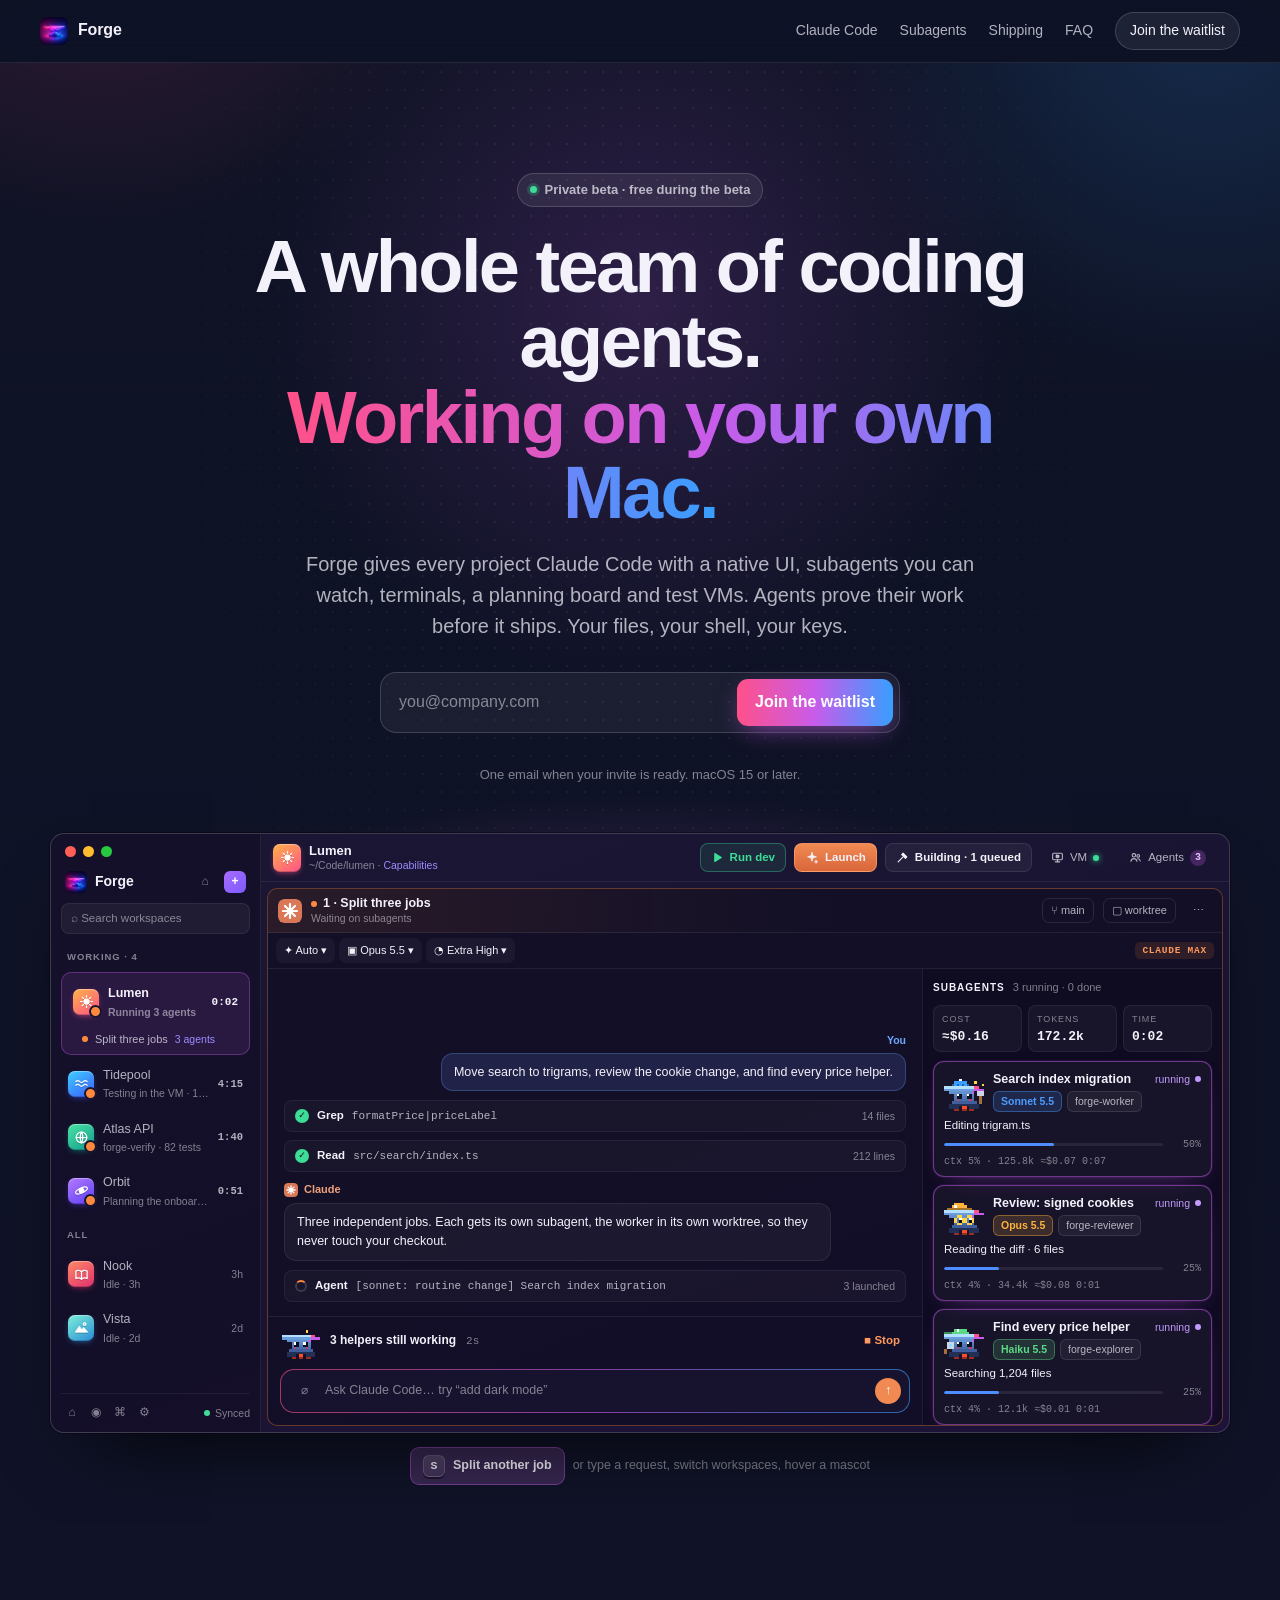
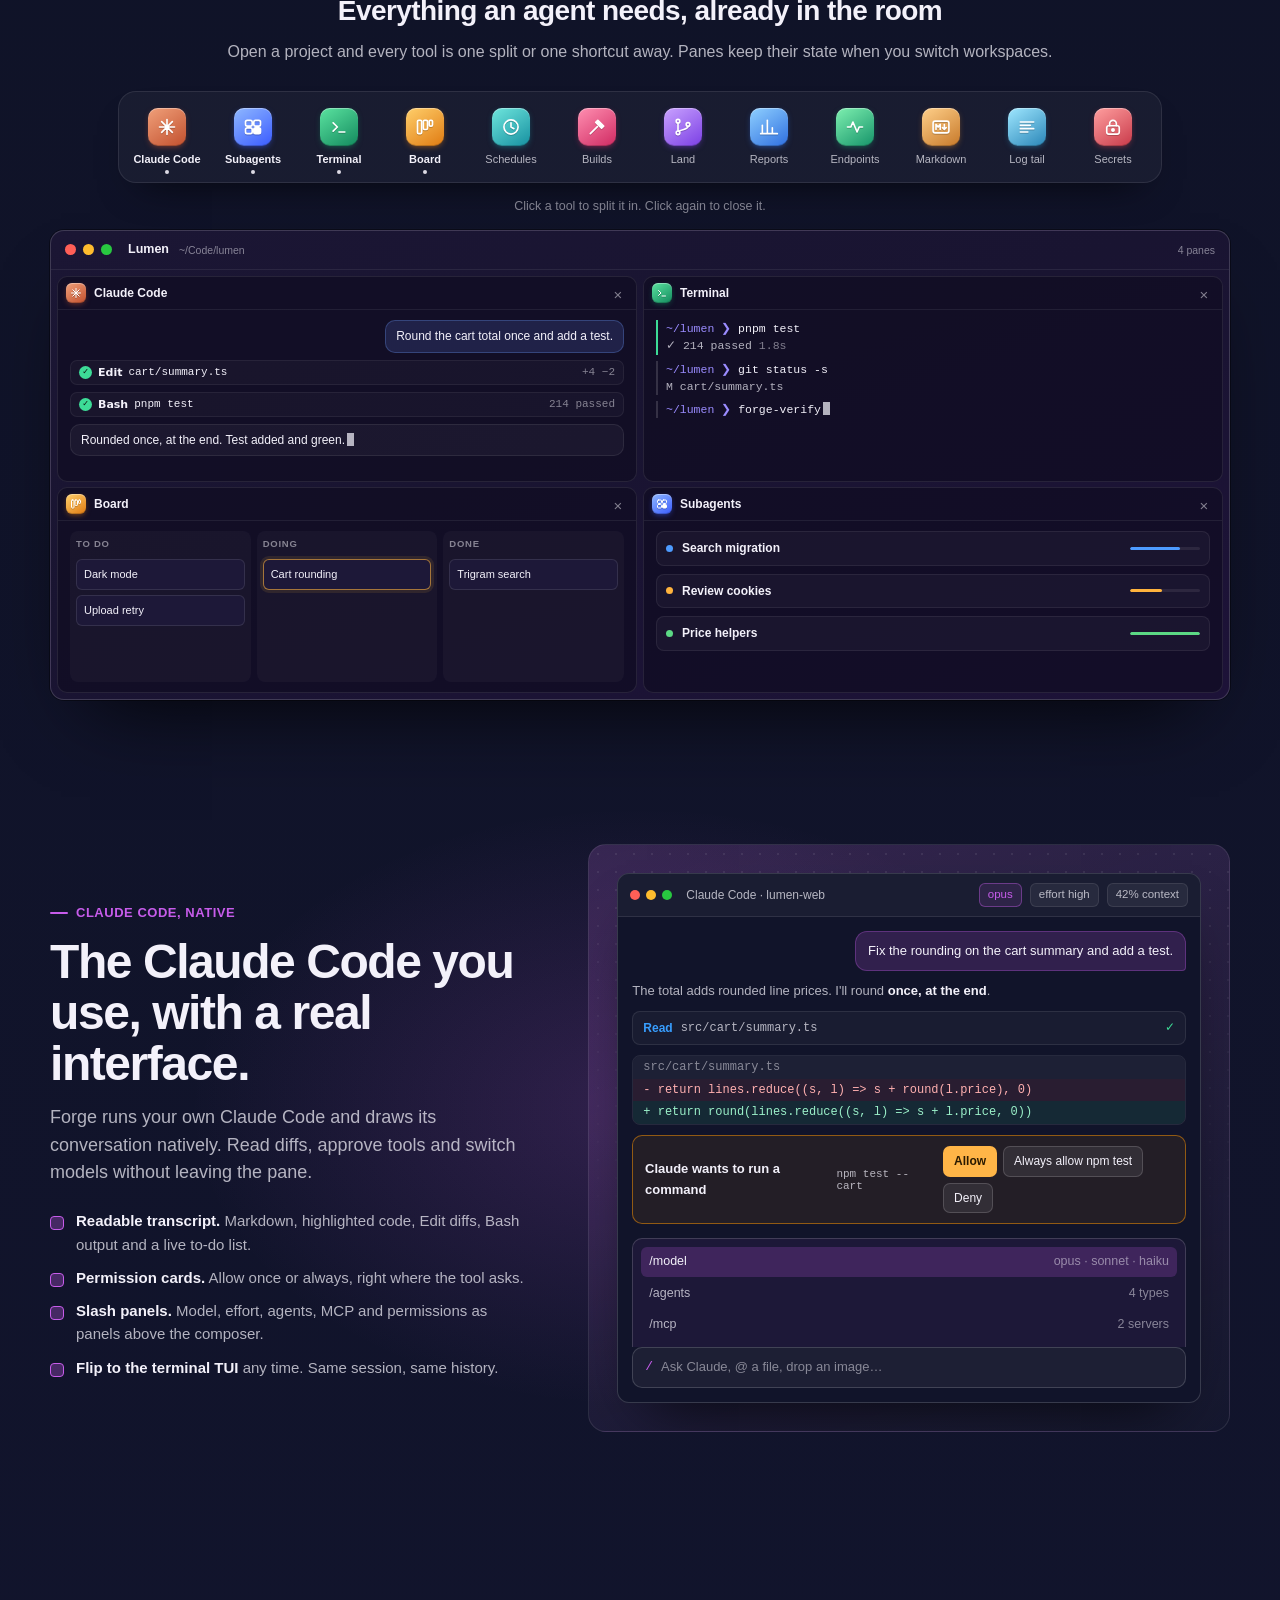
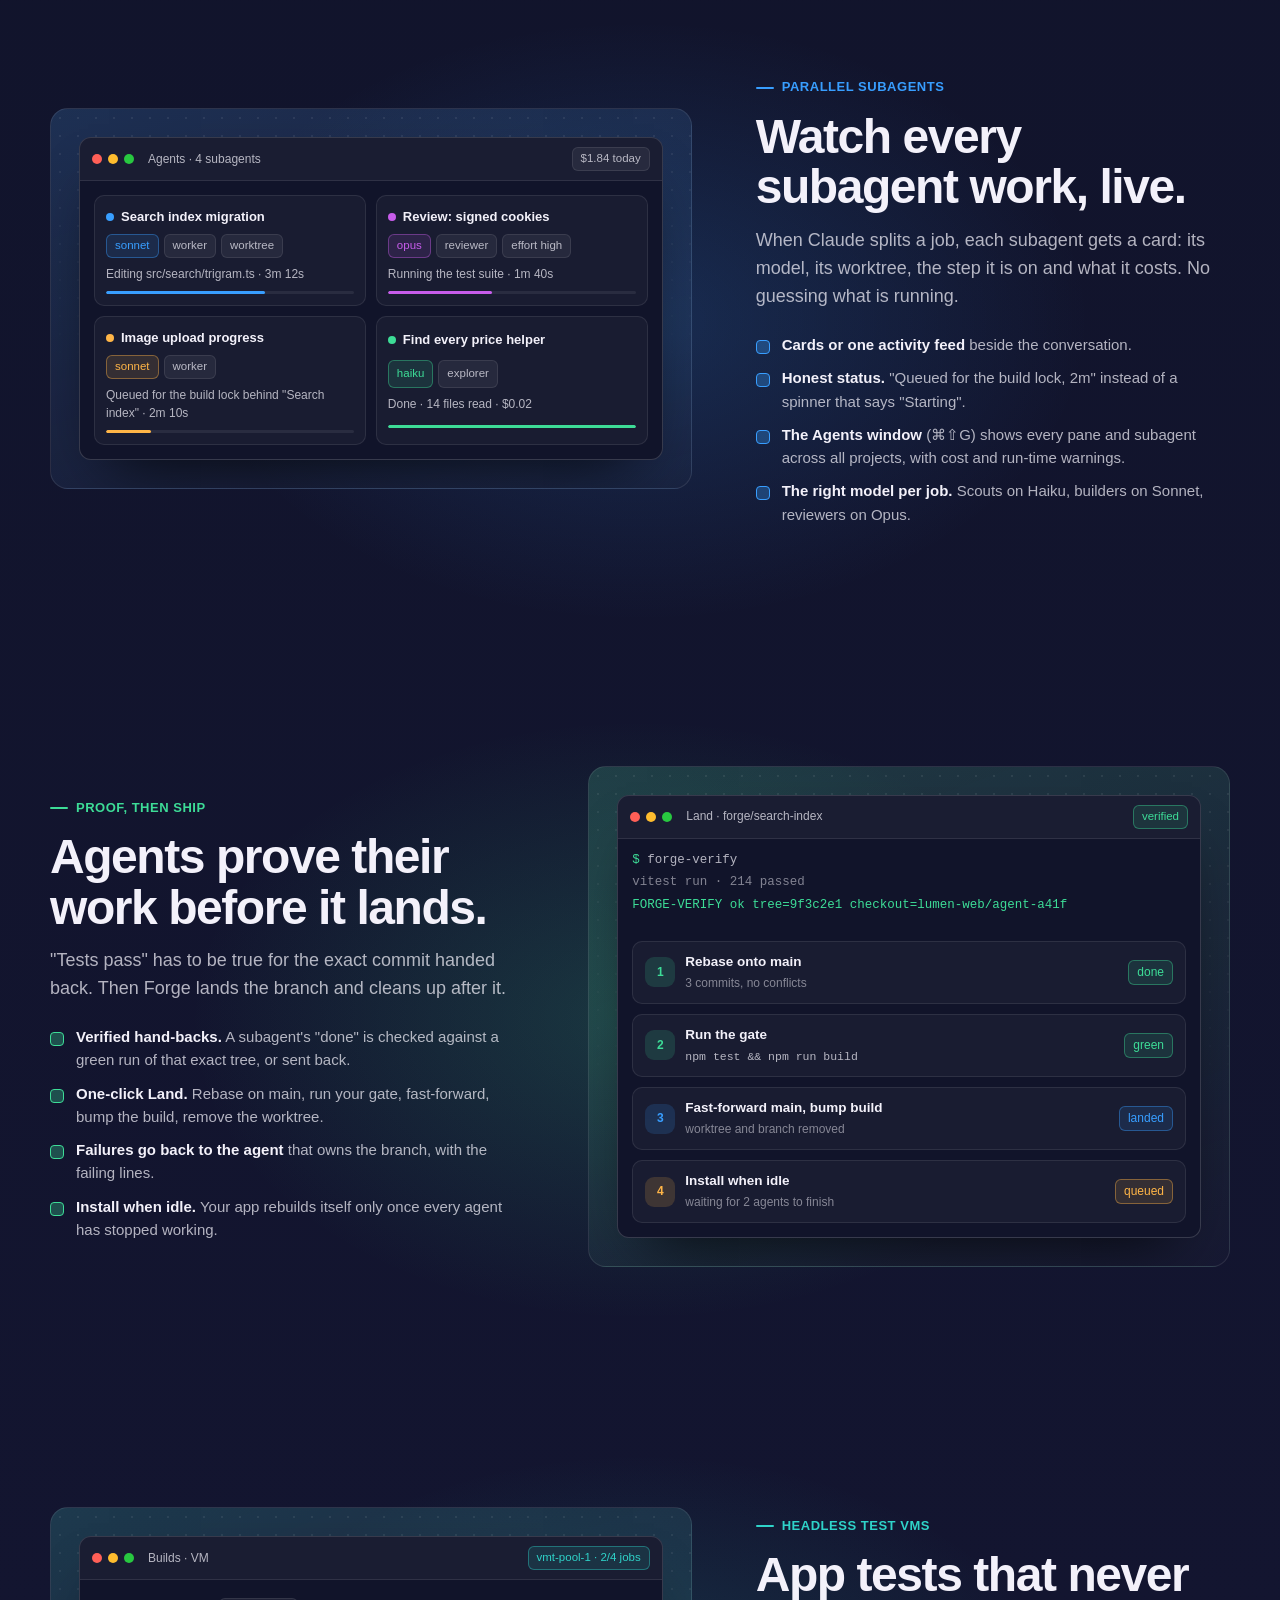
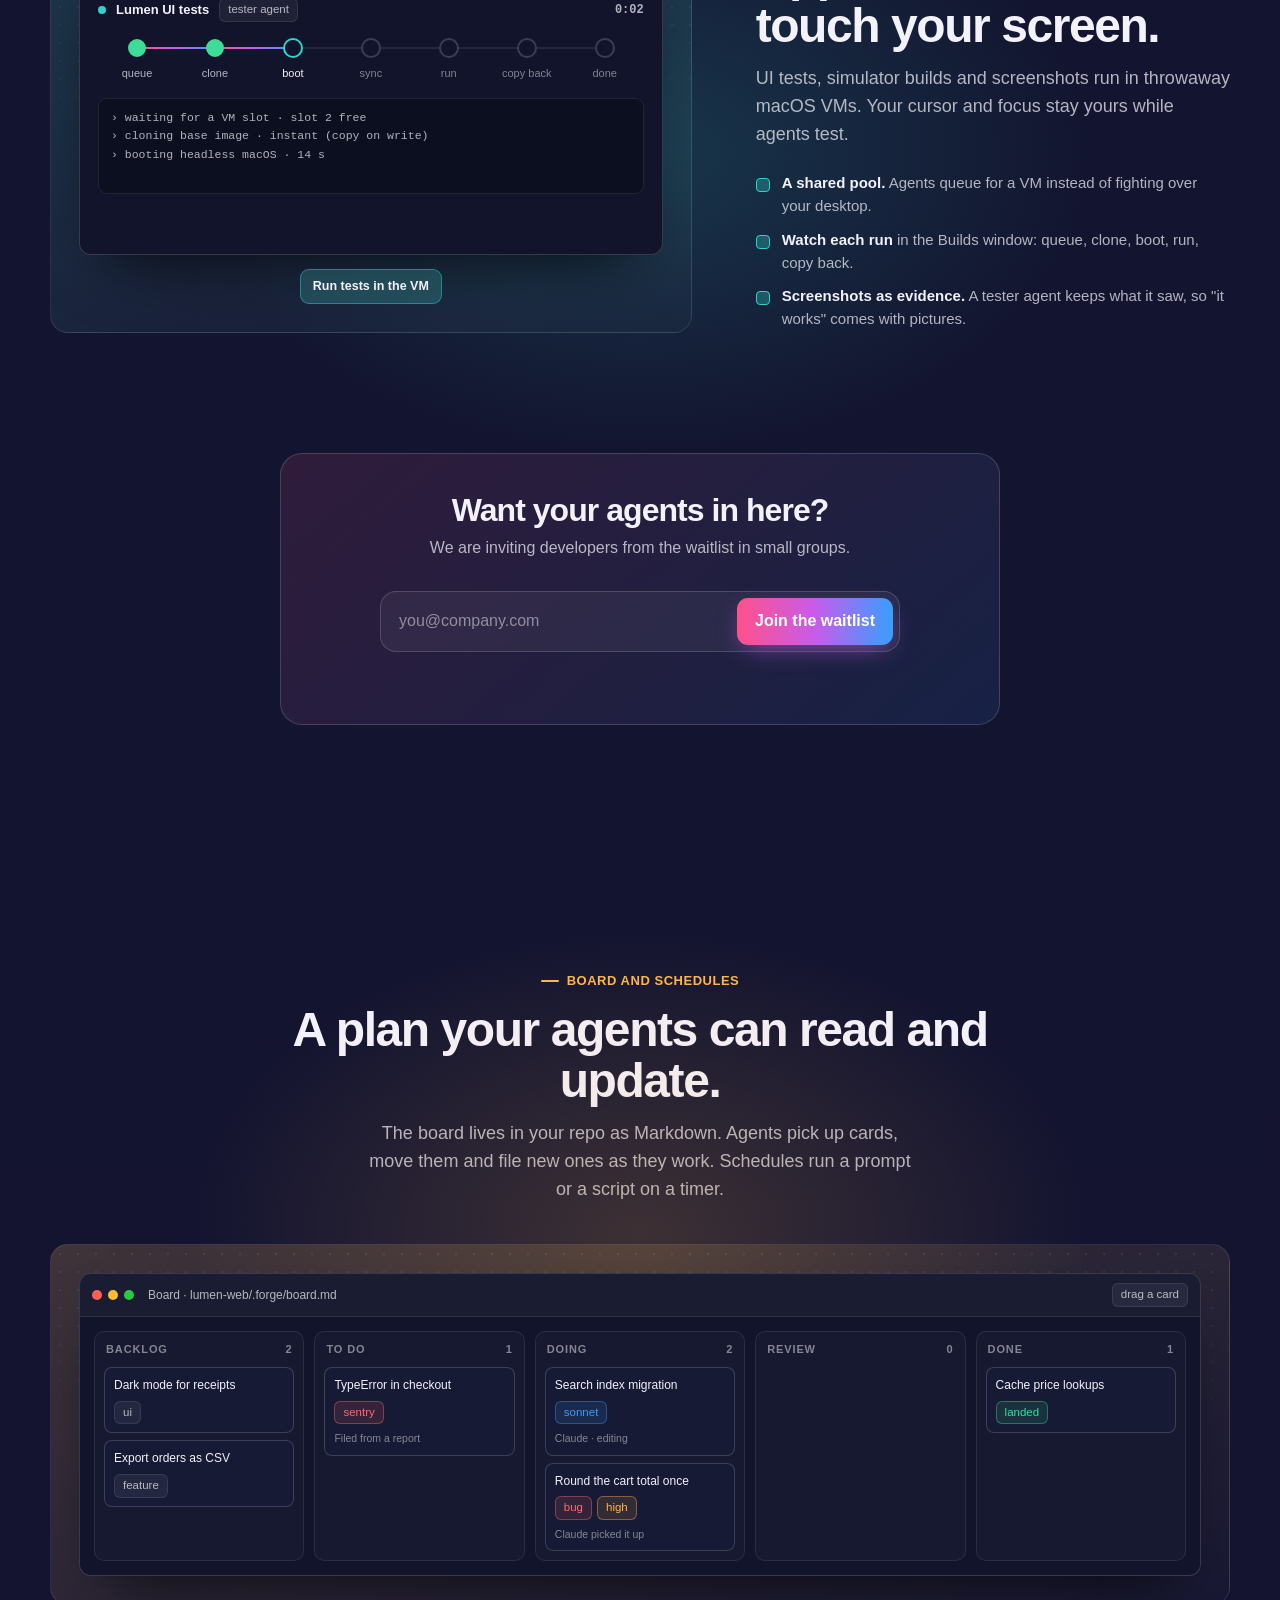
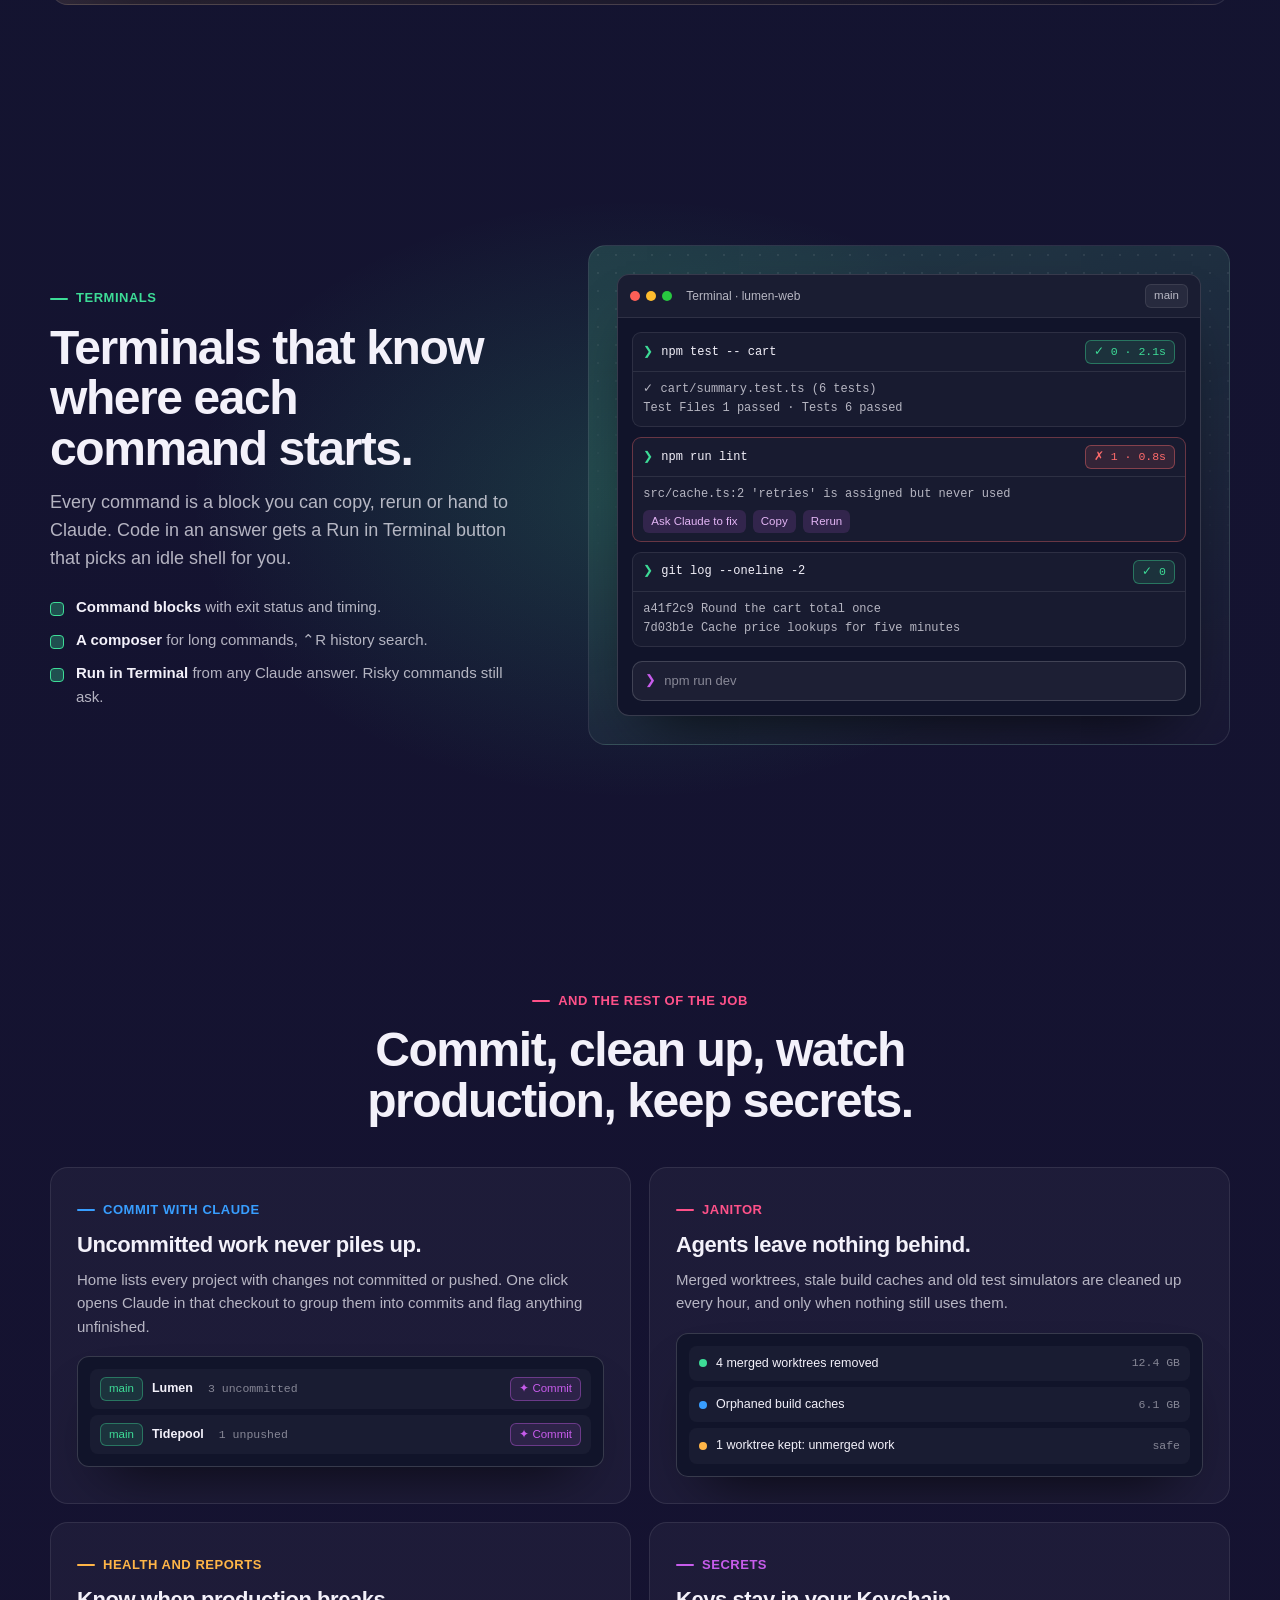
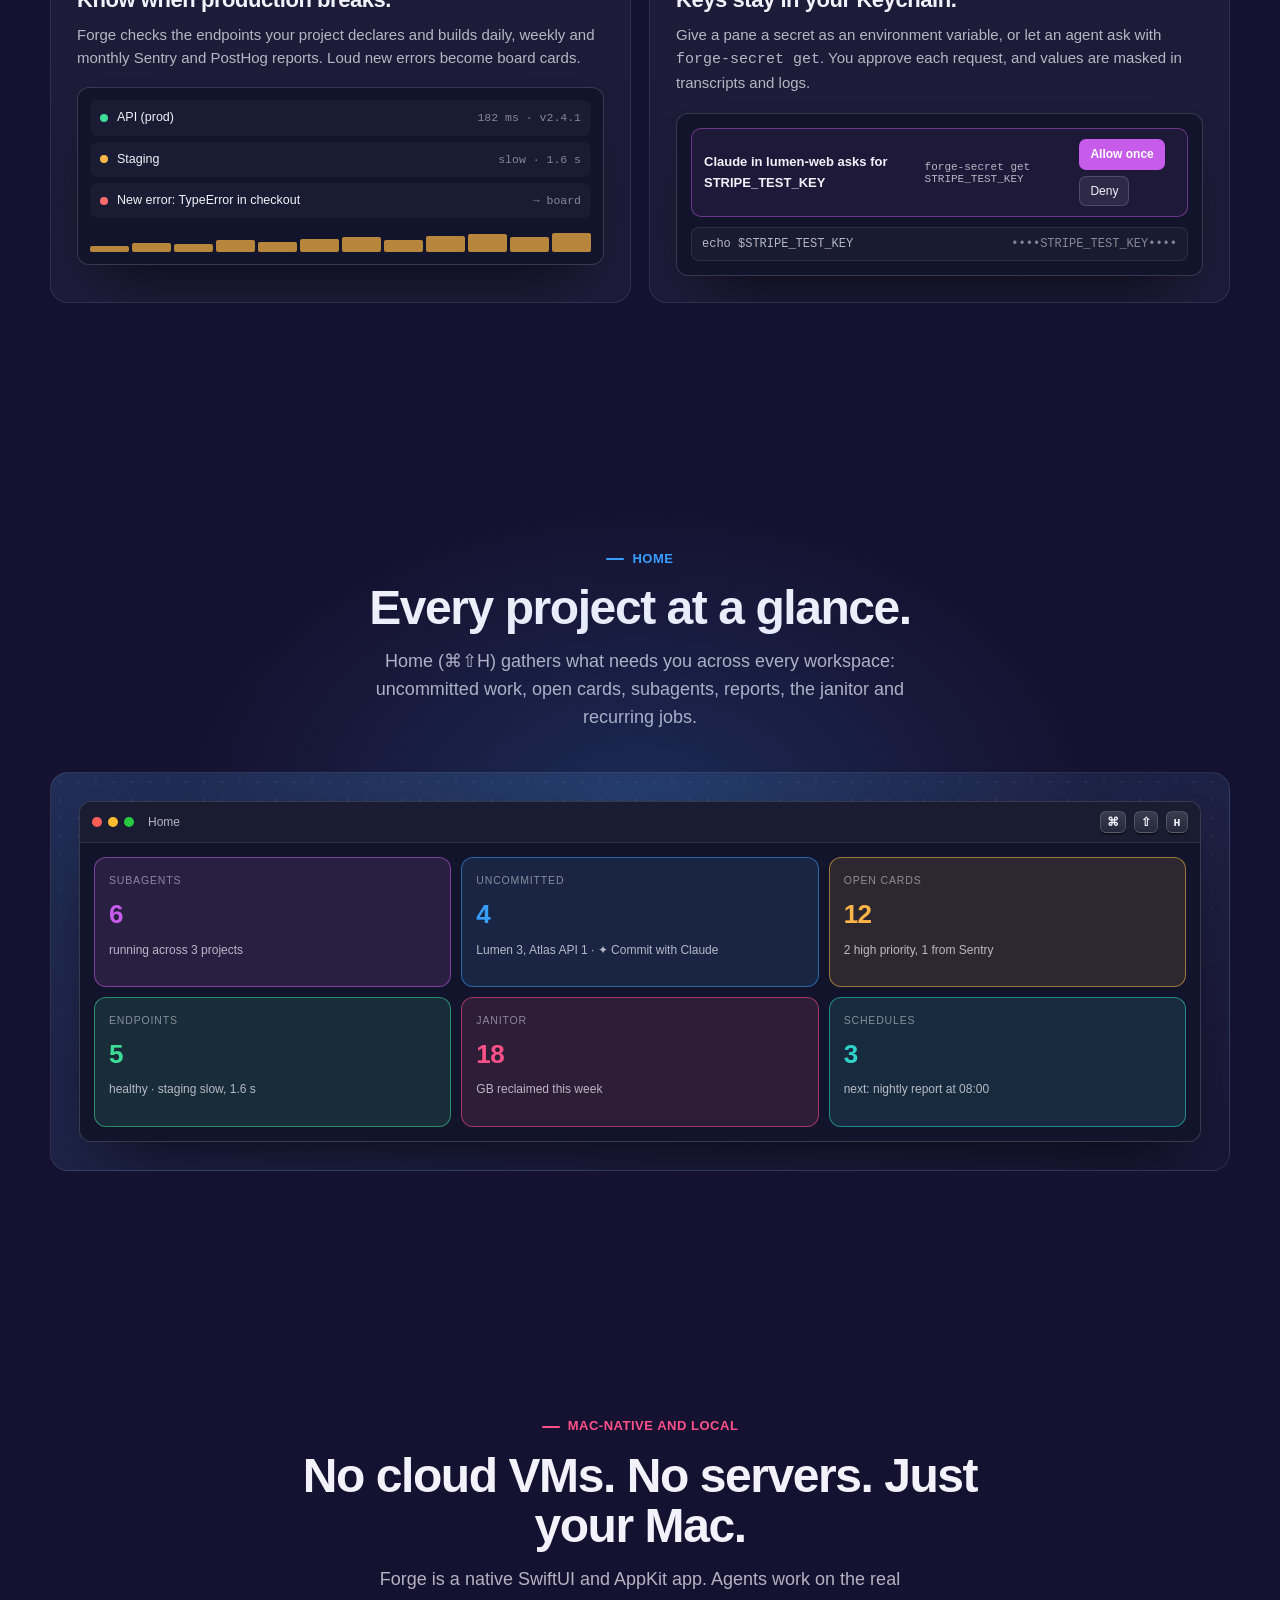
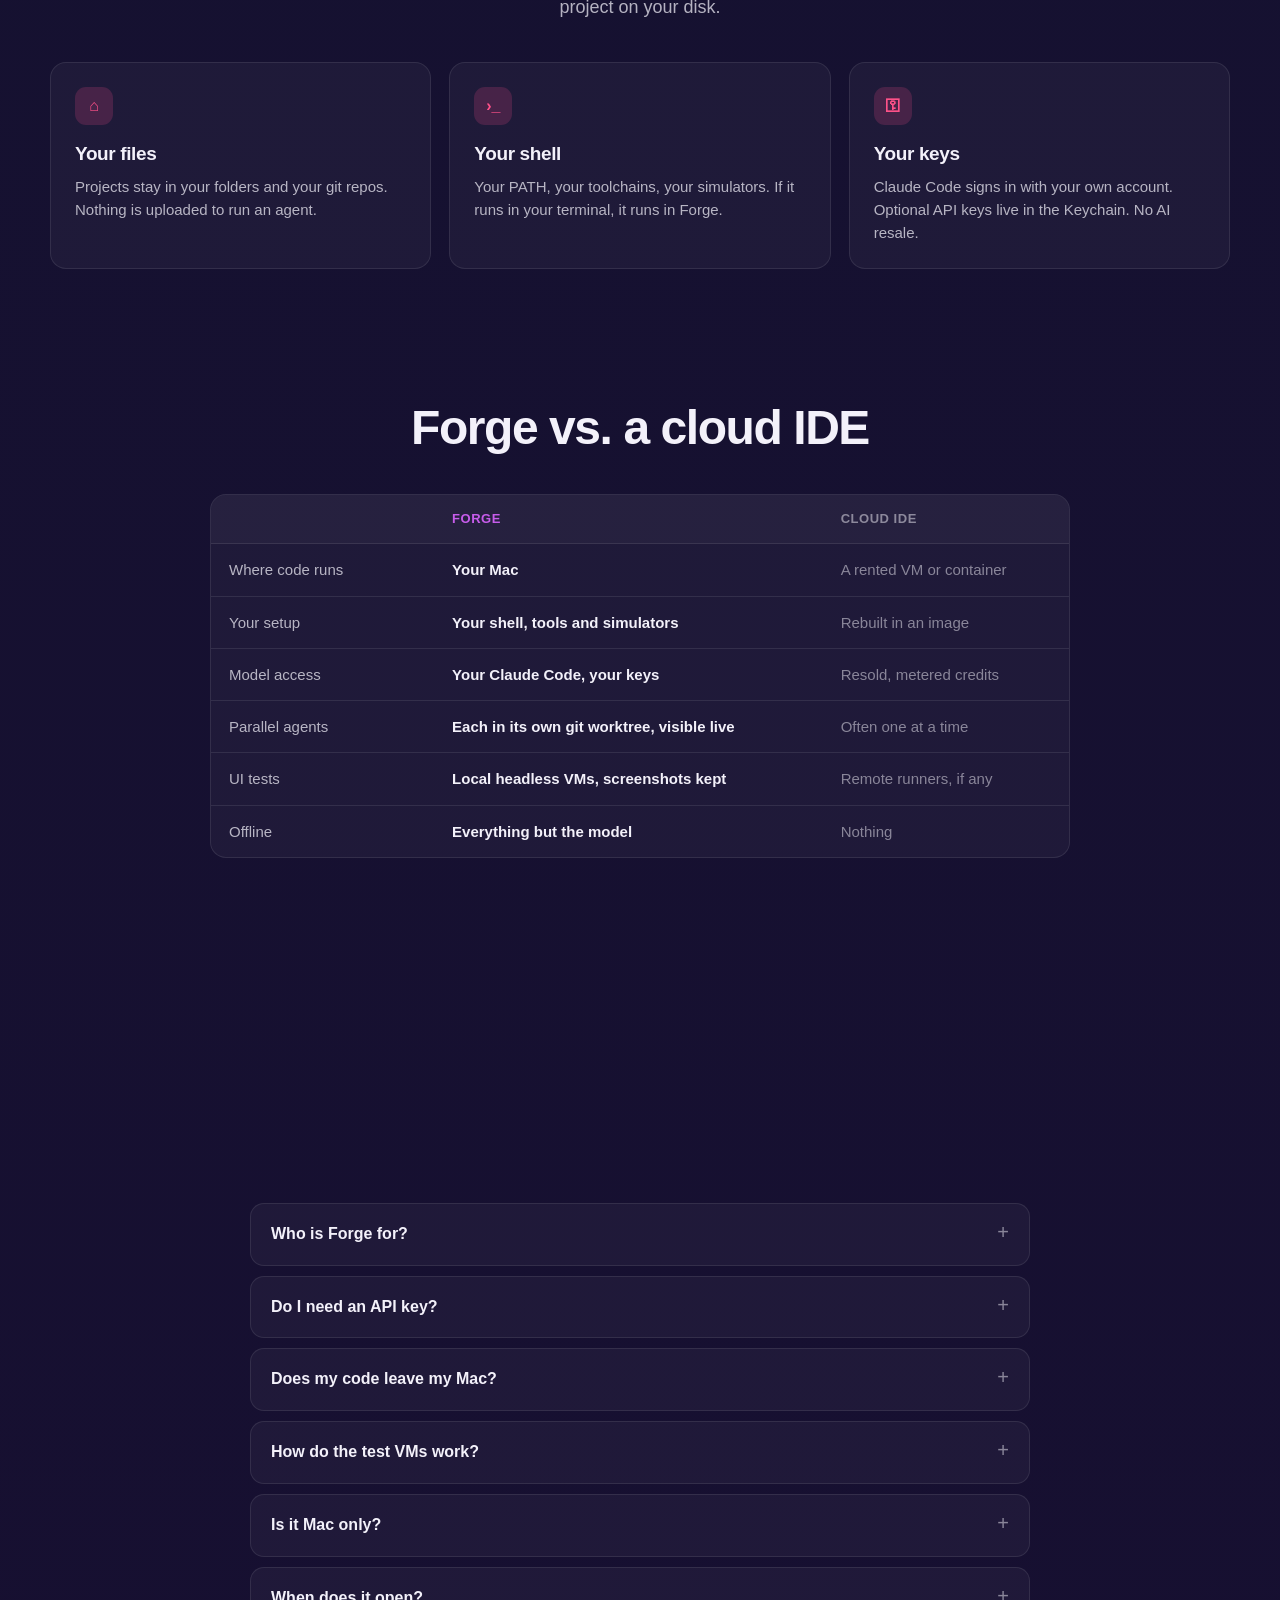
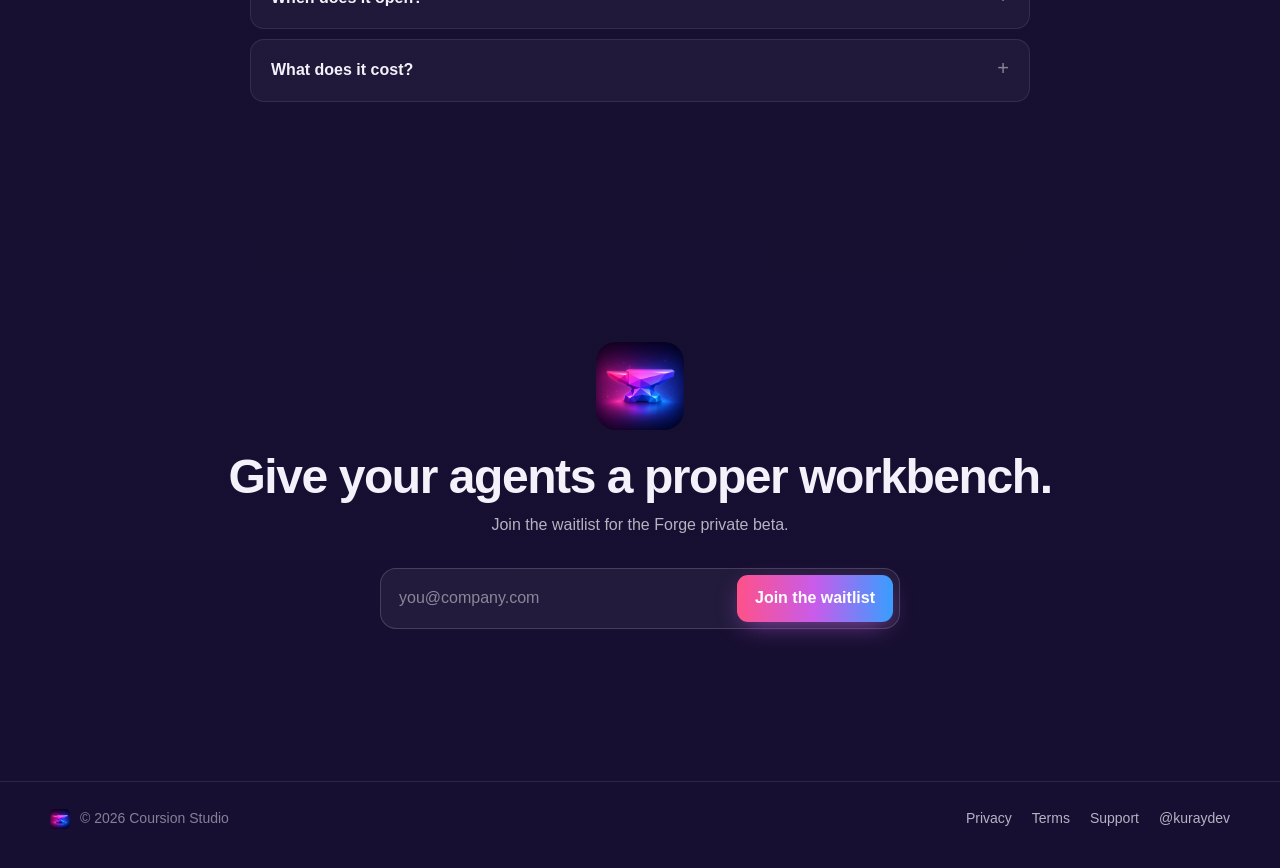
==== index.html @ d894efa7 "Tools section is a live split view: a dock of twelve tools that open as panes" ====
<!doctype html>
<html lang="en">
<head>
  <meta charset="utf-8" />
  <meta name="viewport" content="width=device-width, initial-scale=1" />
  <title>Forge: a whole team of coding agents on your own Mac</title>
  <meta name="description" content="Forge is a native Mac workbench for coding agents. Claude Code with a real UI, subagents you can watch, terminals, a board and headless test VMs for every project. Agents prove their work before it ships. Private beta: join the waitlist." />
  <link rel="canonical" href="https://forge.coursion.studio/" />
  <link rel="icon" type="image/png" href="icon.png" />
  <link rel="apple-touch-icon" href="icon.png" />
  <link rel="stylesheet" href="home.css?v=3" />
  <link rel="stylesheet" href="stages.css?v=9" />
  <meta name="theme-color" content="#0E1224" />
  <meta property="og:type" content="website" />
  <meta property="og:site_name" content="Forge" />
  <meta property="og:url" content="https://forge.coursion.studio/" />
  <meta property="og:title" content="Forge: a whole team of coding agents on your own Mac" />
  <meta property="og:description" content="Claude Code with a native UI, subagents you can watch, terminals, a board and test VMs, in one Mac app. Private beta: join the waitlist." />
  <meta property="og:image" content="https://forge.coursion.studio/og.png?v=4" />
  <meta property="og:image:width" content="1200" />
  <meta property="og:image:height" content="630" />
  <meta property="og:image:alt" content="Forge: a whole team of coding agents on your own Mac" />
  <meta name="twitter:card" content="summary_large_image" />
  <meta name="twitter:site" content="@kuraydev" />
  <meta name="twitter:title" content="Forge: a whole team of coding agents on your own Mac" />
  <meta name="twitter:description" content="Claude Code with a native UI, subagents you can watch, terminals, a board and test VMs, in one Mac app. Join the waitlist." />
  <meta name="twitter:image" content="https://forge.coursion.studio/og.png?v=4" />
  <script type="application/ld+json">{"@context":"https://schema.org","@type":"SoftwareApplication","name":"Forge","operatingSystem":"macOS 15 or later","applicationCategory":"DeveloperApplication","url":"https://forge.coursion.studio/","description":"A native Mac workbench for coding agents."}</script>
  <script defer src="https://polaris-backend-489776622782.europe-west1.run.app/api/v1/analytics/t.js" data-site="forge.coursion.studio"></script>
</head>
<body>
  <a class="skip" href="#email-hero">Skip to the waitlist</a>

  <nav class="top" aria-label="Main">
    <a class="brand" href="#top"><img src="icon.png" alt="" width="28" height="28" /><span>Forge</span></a>
    <div class="top-links">
      <a href="#claude">Claude Code</a>
      <a href="#subagents">Subagents</a>
      <a href="#ship">Shipping</a>
      <a href="#faq">FAQ</a>
      <a class="top-cta" href="#join">Join the waitlist</a>
    </div>
  </nav>

  <header class="hero" id="top">
    <div class="mesh" aria-hidden="true"><i></i><i></i><i></i></div>
    <div class="dots" aria-hidden="true"></div>
    <div class="hero-copy">
      <span class="badge"><span class="badge-dot"></span>Private beta · free during the beta</span>
      <h1>A whole team of coding agents.<br /><span class="grad">Working on your own Mac.</span></h1>
      <p class="sub">Forge gives every project Claude Code with a native UI, subagents you can watch, terminals, a planning board and test VMs. Agents prove their work before it ships. Your files, your shell, your keys.</p>
      <div class="join" id="join">
        <form class="waitlist" method="POST" novalidate>
          <label class="sr-only" for="email-hero">Email address</label>
          <input id="email-hero" name="email" type="email" required autocomplete="email" inputmode="email" placeholder="you@company.com" />
          <input type="text" name="_gotcha" class="hp" tabindex="-1" autocomplete="off" aria-hidden="true" />
          <input type="hidden" name="_subject" value="New Forge waitlist signup" />
          <input type="hidden" name="ref" value="" />
          <input type="hidden" name="placement" value="hero" />
          <button class="btn" type="submit"><span class="btn-label">Join the waitlist</span></button>
        </form>
        <p class="status" role="status" aria-live="polite"></p>
        <p class="note">One email when your invite is ready. macOS 15 or later.</p>
      </div>
    </div>
    <figure class="hero-shot reveal live" id="ws-demo">
      <div class="glow" aria-hidden="true"></div>
      <div class="fw" aria-label="Forge running three subagents in one workspace">
        <aside class="fw-side" aria-label="Workspaces">
          <div class="fw-tl"><span></span><span></span><span></span></div>
          <div class="fw-brand"><img src="icon.png" alt="" width="22" height="22" /><b>Forge</b><span class="sp"></span><span class="ib">⌂</span><span class="ib add">+</span></div>
          <div class="fw-search">⌕ Search workspaces</div>
          <div class="fw-grp">Working · <span data-working>4</span></div>
          <div class="fw-pin on">
            <div class="fw-ws sel" role="button" tabindex="0"><span class="app busy" style="--a:#FFB347;--b:#FF5189"><svg viewBox="0 0 24 24" fill="none" stroke="currentColor" stroke-width="2" stroke-linecap="round" stroke-linejoin="round" aria-hidden="true"><circle cx="12" cy="12" r="4" fill="currentColor"/><path d="M12 2.5v2.5M12 19v2.5M2.5 12H5M19 12h2.5M5.3 5.3l1.8 1.8M16.9 16.9l1.8 1.8M5.3 18.7l1.8-1.8M16.9 7.1l1.8-1.8"/></svg></span><span class="nm">Lumen<small data-side>Ready</small></span><span class="tm" data-clock>0:00</span></div>
            <div class="fw-sub"><i class="d live"></i>Split three jobs <em data-sub-n>0 agents</em></div>
          </div>
          <div class="fw-ws" data-ws="tidepool" role="button" tabindex="0"><span class="app" style="--a:#3FD0FF;--b:#3A5BFF"><svg viewBox="0 0 24 24" fill="none" stroke="currentColor" stroke-width="2" stroke-linecap="round" stroke-linejoin="round" aria-hidden="true"><path d="M3 9c2-2 4-2 6 0s4 2 6 0 4-2 6 0"/><path d="M3 15c2-2 4-2 6 0s4 2 6 0 4-2 6 0"/></svg></span><span class="nm">Tidepool<small></small></span><span class="tm">4:12</span></div>
          <div class="fw-ws" data-ws="atlas" role="button" tabindex="0"><span class="app" style="--a:#4BE3A4;--b:#119C8C"><svg viewBox="0 0 24 24" fill="none" stroke="currentColor" stroke-width="2" stroke-linecap="round" stroke-linejoin="round" aria-hidden="true"><circle cx="12" cy="12" r="8.5"/><path d="M3.5 12h17M12 3.5c2.6 2.6 2.6 14.4 0 17M12 3.5c-2.6 2.6-2.6 14.4 0 17"/></svg></span><span class="nm">Atlas API<small></small></span><span class="tm">1:37</span></div>
          <div class="fw-ws" data-ws="orbit" role="button" tabindex="0"><span class="app" style="--a:#B57BFF;--b:#5B3DF5"><svg viewBox="0 0 24 24" fill="none" stroke="currentColor" stroke-width="2" stroke-linecap="round" stroke-linejoin="round" aria-hidden="true"><circle cx="12" cy="12" r="3.6" fill="currentColor"/><ellipse cx="12" cy="12" rx="10" ry="4" transform="rotate(-25 12 12)"/></svg></span><span class="nm">Orbit<small></small></span><span class="tm">0:48</span></div>
          <div class="fw-grp">All</div>
          <div class="fw-ws" data-ws="nook" role="button" tabindex="0"><span class="app" style="--a:#FF8A65;--b:#E0306E"><svg viewBox="0 0 24 24" fill="none" stroke="currentColor" stroke-width="2" stroke-linecap="round" stroke-linejoin="round" aria-hidden="true"><path d="M3 6.5c3-1.5 6-1.5 9 1 3-2.5 6-2.5 9-1v12c-3-1.5-6-1.5-9 1-3-2.5-6-2.5-9-1z"/><path d="M12 7.5v12"/></svg></span><span class="nm">Nook<small></small></span><span class="tm">3h</span></div>
          <div class="fw-ws" data-ws="vista" role="button" tabindex="0"><span class="app" style="--a:#7EF0D6;--b:#2A8BD8"><svg viewBox="0 0 24 24" fill="none" stroke="currentColor" stroke-width="2" stroke-linecap="round" stroke-linejoin="round" aria-hidden="true"><path d="M2.5 19l6-9 4 6 3-4 6 7z" fill="currentColor" stroke-width="1.5"/><circle cx="17" cy="6.5" r="2"/></svg></span><span class="nm">Vista<small></small></span><span class="tm">2d</span></div>
          <div class="fw-foot"><span class="ib">⌂</span><span class="ib">◉</span><span class="ib">⌘</span><span class="ib">⚙</span><span class="sp"></span><small><i class="d on"></i>Synced</small></div>
        </aside>
        <div class="fw-main">
          <div class="fw-top" aria-hidden="true">
            <span class="app app-top" style="--a:#FFB347;--b:#FF5189"><svg viewBox="0 0 24 24" fill="none" stroke="currentColor" stroke-width="2" stroke-linecap="round" stroke-linejoin="round" aria-hidden="true"><circle cx="12" cy="12" r="4" fill="currentColor"/><path d="M12 2.5v2.5M12 19v2.5M2.5 12H5M19 12h2.5M5.3 5.3l1.8 1.8M16.9 16.9l1.8 1.8M5.3 18.7l1.8-1.8M16.9 7.1l1.8-1.8"/></svg></span>
            <span class="ttl"><b>Lumen</b><small>~/Code/lumen · <em>Capabilities</em></small></span>
            <span class="sp"></span>
            <span class="tb run"><svg viewBox="0 0 24 24" fill="none" stroke="currentColor" stroke-width="2" stroke-linecap="round" stroke-linejoin="round" aria-hidden="true"><path d="M7 4.5v15l12-7.5z" fill="currentColor"/></svg>Run dev</span>
            <span class="tb launch"><svg viewBox="0 0 24 24" fill="none" stroke="currentColor" stroke-width="2" stroke-linecap="round" stroke-linejoin="round" aria-hidden="true"><path d="M12 2.5l1.9 5.6 5.6 1.9-5.6 1.9L12 17.5l-1.9-5.6L4.5 10l5.6-1.9z" fill="currentColor" stroke-width="1.2"/><path d="M19 15.5l.8 2.2 2.2.8-2.2.8-.8 2.2-.8-2.2-2.2-.8 2.2-.8z" fill="currentColor" stroke-width="0.8"/></svg>Launch</span>
            <span class="tb hide-s" data-build><svg viewBox="0 0 24 24" fill="none" stroke="currentColor" stroke-width="2" stroke-linecap="round" stroke-linejoin="round" aria-hidden="true"><path d="M14.5 6.5l3 3M4 20l8.5-8.5"/><path d="M13 4l7 7-2.5 2.5-7-7z" fill="currentColor"/></svg>Building · 1 queued</span>
            <span class="tb ghost hide-s"><svg viewBox="0 0 24 24" fill="none" stroke="currentColor" stroke-width="2" stroke-linecap="round" stroke-linejoin="round" aria-hidden="true"><rect x="3" y="4" width="18" height="12" rx="2"/><path d="M8 20h8M12 16v4"/><rect x="9" y="7.5" width="6" height="5" rx="1" fill="currentColor" stroke-width="1"/></svg>VM <i class="vmdot"></i></span>
            <span class="tb ghost"><svg viewBox="0 0 24 24" fill="none" stroke="currentColor" stroke-width="2" stroke-linecap="round" stroke-linejoin="round" aria-hidden="true"><circle cx="9" cy="8" r="3.2"/><path d="M3.5 19c.6-3.2 2.8-5 5.5-5s4.9 1.8 5.5 5"/><circle cx="17" cy="9" r="2.5"/><path d="M16 14.2c2.4-.2 4.1 1.3 4.6 4.3"/></svg>Agents <b class="cnt" data-agents-n>0</b></span>
          </div>
          <div class="fw-pane">
            <div class="fw-ph" aria-hidden="true">
              <span class="cl big"></span>
              <span class="ttl"><b><i class="d live"></i>1 · Split three jobs</b><small data-sub>Delegating</small></span>
              <span class="sp"></span>
              <span class="pc">⑂ main</span><span class="pc hide-s">▢ worktree</span><span class="pc ic">⋯</span>
            </div>
            <div class="fw-tbar">
              <button type="button" class="pk">✦ Auto ▾</button><button type="button" class="pk">▣ Opus 5.5 ▾</button><button type="button" class="pk hide-s">◔ Extra High ▾</button>
              <span class="sp"></span><span class="ultra">CLAUDE MAX</span>
            </div>
            <div class="fw-body">
              <div class="fw-chat">
                <div class="fw-tx" aria-hidden="true">
                  <div class="you"><span class="lbl">You</span><div class="bub">Move search to trigrams, review the cookie change, and find every price helper.</div></div>
                  <div class="trow"><i class="ok">✓</i><b>Grep</b><code>formatPrice|priceLabel</code><span>14 files</span></div>
                  <div class="trow"><i class="ok">✓</i><b>Read</b><code>src/search/index.ts</code><span>212 lines</span></div>
                  <div class="cl-msg"><span class="who"><i class="cl"></i>Claude</span><div class="bub">Three independent jobs. Each gets its own subagent, the worker in its own worktree, so they never touch your checkout.</div></div>
                  <div class="trow" data-agent-row><i class="spin"></i><b>Agent</b><code>[sonnet: routine change] Search index migration</code><span data-agent-n>launching</span></div>
                </div>
                <div class="fw-pulse"><canvas class="mascot" data-mascot></canvas><b data-pulse>Ready</b><span class="el" data-el>0s</span><span class="sp"></span><button type="button" class="stop">■ Stop</button></div>
                <div class="fw-comp"><span class="ib" aria-hidden="true">⌀</span><input type="text" maxlength="80" aria-label="Ask Claude Code" placeholder="Ask Claude Code… try “add dark mode”" /><button type="button" class="send" aria-label="Send">↑</button></div>
              </div>
              <div class="fw-agents">
                <div class="fa-h"><b>Subagents</b><span data-count>0 running</span></div>
                <div class="fa-stats"><div><small>Cost</small><b data-cost>$0.00</b></div><div><small>Tokens</small><b data-tok>0</b></div><div><small>Time</small><b data-time>0:00</b></div></div>
                <div class="fa-list" data-list aria-live="polite"></div>
              </div>
            </div>
          </div>
        </div>
      </div>
      <div class="try"><button type="button" data-spawn><span class="kc">S</span>Split another job</button><span>or type a request, switch workspaces, hover a mascot</span></div>
    </figure>
  </header>

  <main>
    <section class="inside" aria-labelledby="inside-h">
      <div class="wrap">
        <h2 id="inside-h">Everything an agent needs, already in the room</h2>
        <p>Open a project and every tool is one split or one shortcut away. Panes keep their state when you switch workspaces.</p>
        <div class="pp reveal" id="pp-demo">
          <div class="pp-dock" role="toolbar" aria-label="Add a pane"></div>
          <p class="pp-hint">Click a tool to split it in. Click again to close it.</p>
          <div class="fw pp-win">
            <div class="pp-bar"><span class="fw-tl"><span></span><span></span><span></span></span><b>Lumen</b><small>~/Code/lumen</small><span class="sp"></span><small data-pp-n>0 panes</small></div>
            <div class="pp-grid" data-n="0"></div>
          </div>
        </div>
      </div>
    </section>

    <section class="sec" id="claude" style="--accent:var(--purple)" aria-labelledby="claude-h">
      <div class="glowbg" aria-hidden="true"></div>
      <div class="wrap split">
        <div class="copy reveal">
          <span class="kicker">Claude Code, native</span>
          <h2 id="claude-h">The Claude Code you use, with a real interface.</h2>
          <p class="lede">Forge runs your own Claude Code and draws its conversation natively. Read diffs, approve tools and switch models without leaving the pane.</p>
          <ul class="points">
            <li><b>Readable transcript.</b> Markdown, highlighted code, Edit diffs, Bash output and a live to-do list.</li>
            <li><b>Permission cards.</b> Allow once or always, right where the tool asks.</li>
            <li><b>Slash panels.</b> Model, effort, agents, MCP and permissions as panels above the composer.</li>
            <li><b>Flip to the terminal TUI</b> any time. Same session, same history.</li>
          </ul>
        </div>
        <div class="stage reveal d1" aria-hidden="true">
          <div class="mock">
            <div class="mbar"><span class="tl"><span></span><span></span><span></span></span>Claude Code · lumen-web<span class="sp"></span><span class="chip on">opus</span><span class="chip">effort high</span><span class="chip">42% context</span></div>
            <div class="mbody">
              <div class="msg-user">Fix the rounding on the cart summary and add a test.</div>
              <div class="msg-ai">The total adds rounded line prices. I'll round <b>once, at the end</b>.</div>
              <div class="tool"><span class="ic" style="--c:#389EFF">Read</span>src/cart/summary.ts<span class="ok">✓</span></div>
              <div class="diff">
                <div class="h">src/cart/summary.ts</div>
                <div class="d">- return lines.reduce((s, l) =&gt; s + round(l.price), 0)</div>
                <div class="a">+ return round(lines.reduce((s, l) =&gt; s + l.price, 0))</div>
              </div>
              <div class="perm">
                <span class="t">Claude wants to run a command</span>
                <code>npm test -- cart</code>
                <div class="row"><span class="pbtn go">Allow</span><span class="pbtn">Always allow npm test</span><span class="pbtn">Deny</span></div>
              </div>
            </div>
            <div class="panel"><div class="sel"><span>/model</span><span>opus · sonnet · haiku</span></div><div><span>/agents</span><span>4 types</span></div><div><span>/mcp</span><span>2 servers</span></div></div>
            <div class="composer"><span class="slash">/</span>Ask Claude, @ a file, drop an image…</div>
          </div>
        </div>
      </div>
    </section>

    <section class="sec" id="subagents" style="--accent:var(--blue)" aria-labelledby="sub-h">
      <div class="glowbg" aria-hidden="true"></div>
      <div class="wrap split flip">
        <div class="copy reveal">
          <span class="kicker">Parallel subagents</span>
          <h2 id="sub-h">Watch every subagent work, live.</h2>
          <p class="lede">When Claude splits a job, each subagent gets a card: its model, its worktree, the step it is on and what it costs. No guessing what is running.</p>
          <ul class="points">
            <li><b>Cards or one activity feed</b> beside the conversation.</li>
            <li><b>Honest status.</b> "Queued for the build lock, 2m" instead of a spinner that says "Starting".</li>
            <li><b>The Agents window</b> (⌘⇧G) shows every pane and subagent across all projects, with cost and run-time warnings.</li>
            <li><b>The right model per job.</b> Scouts on Haiku, builders on Sonnet, reviewers on Opus.</li>
          </ul>
        </div>
        <div class="stage reveal d1" aria-hidden="true">
          <div class="mock">
            <div class="mbar"><span class="tl"><span></span><span></span><span></span></span>Agents · 4 subagents<span class="sp"></span><span class="chip">$1.84 today</span></div>
            <div class="agents">
              <div class="acard" style="--c:#389EFF"><div class="h"><span class="dot live" style="--c:#389EFF"></span>Search index migration</div><div class="chips"><span class="chip on" style="--c:#389EFF">sonnet</span><span class="chip">worker</span><span class="chip">worktree</span></div><div class="now">Editing src/search/trigram.ts · 3m 12s</div><div class="bar" style="--w:64%"><i></i></div></div>
              <div class="acard" style="--c:#C75CEB"><div class="h"><span class="dot live" style="--c:#C75CEB"></span>Review: signed cookies</div><div class="chips"><span class="chip on" style="--c:#C75CEB">opus</span><span class="chip">reviewer</span><span class="chip">effort high</span></div><div class="now">Running the test suite · 1m 40s</div><div class="bar" style="--w:42%"><i></i></div></div>
              <div class="acard" style="--c:#FFB547"><div class="h"><span class="dot" style="--c:#FFB547"></span>Image upload progress</div><div class="chips"><span class="chip on" style="--c:#FFB547">sonnet</span><span class="chip">worker</span></div><div class="now">Queued for the build lock behind "Search index" · 2m 10s</div><div class="bar" style="--w:18%"><i></i></div></div>
              <div class="acard" style="--c:#3DDC97"><div class="h"><span class="dot" style="--c:#3DDC97"></span>Find every price helper</div><div class="chips"><span class="chip on" style="--c:#3DDC97">haiku</span><span class="chip">explorer</span></div><div class="now">Done · 14 files read · $0.02</div><div class="bar" style="--w:100%"><i></i></div></div>
            </div>
          </div>
        </div>
      </div>
    </section>

    <section class="sec" id="ship" style="--accent:var(--green)" aria-labelledby="ship-h">
      <div class="glowbg" aria-hidden="true"></div>
      <div class="wrap split">
        <div class="copy reveal">
          <span class="kicker">Proof, then ship</span>
          <h2 id="ship-h">Agents prove their work before it lands.</h2>
          <p class="lede">"Tests pass" has to be true for the exact commit handed back. Then Forge lands the branch and cleans up after it.</p>
          <ul class="points">
            <li><b>Verified hand-backs.</b> A subagent's "done" is checked against a green run of that exact tree, or sent back.</li>
            <li><b>One-click Land.</b> Rebase on main, run your gate, fast-forward, bump the build, remove the worktree.</li>
            <li><b>Failures go back to the agent</b> that owns the branch, with the failing lines.</li>
            <li><b>Install when idle.</b> Your app rebuilds itself only once every agent has stopped working.</li>
          </ul>
        </div>
        <div class="stage reveal d1" aria-hidden="true">
          <div class="mock">
            <div class="mbar"><span class="tl"><span></span><span></span><span></span></span>Land · forge/search-index<span class="sp"></span><span class="chip on" style="--c:#3DDC97">verified</span></div>
            <div class="term">
              <div><span class="p">$</span> forge-verify</div>
              <div class="dim">vitest run · 214 passed</div>
              <div class="ok">FORGE-VERIFY ok tree=9f3c2e1 checkout=lumen-web/agent-a41f</div>
            </div>
            <div class="flow">
              <div class="step" style="--c:#3DDC97"><span class="n">1</span><div><b>Rebase onto main</b><span>3 commits, no conflicts</span></div><span class="chip on" style="--c:#3DDC97">done</span></div>
              <div class="step" style="--c:#3DDC97"><span class="n">2</span><div><b>Run the gate</b><code>npm test &amp;&amp; npm run build</code></div><span class="chip on" style="--c:#3DDC97">green</span></div>
              <div class="step" style="--c:#389EFF"><span class="n">3</span><div><b>Fast-forward main, bump build</b><span>worktree and branch removed</span></div><span class="chip on" style="--c:#389EFF">landed</span></div>
              <div class="step" style="--c:#FFB547"><span class="n">4</span><div><b>Install when idle</b><span>waiting for 2 agents to finish</span></div><span class="chip on" style="--c:#FFB547">queued</span></div>
            </div>
          </div>
        </div>
      </div>
    </section>

    <section class="sec" id="vm" style="--accent:var(--teal)" aria-labelledby="vm-h">
      <div class="glowbg" aria-hidden="true"></div>
      <div class="wrap split flip">
        <div class="copy reveal">
          <span class="kicker">Headless test VMs</span>
          <h2 id="vm-h">App tests that never touch your screen.</h2>
          <p class="lede">UI tests, simulator builds and screenshots run in throwaway macOS VMs. Your cursor and focus stay yours while agents test.</p>
          <ul class="points">
            <li><b>A shared pool.</b> Agents queue for a VM instead of fighting over your desktop.</li>
            <li><b>Watch each run</b> in the Builds window: queue, clone, boot, run, copy back.</li>
            <li><b>Screenshots as evidence.</b> A tester agent keeps what it saw, so "it works" comes with pictures.</li>
          </ul>
        </div>
        <div class="stage reveal d1 live" id="vm-demo">
          <div class="mock">
            <div class="mbar"><span class="tl"><span></span><span></span><span></span></span>Builds · VM<span class="sp"></span><span class="chip on" style="--c:#2FD3C9">vmt-pool-1 · 2/4 jobs</span></div>
            <div class="vm">
              <div class="vm-head"><span class="dot live" style="--c:#2FD3C9"></span><b>Lumen UI tests</b><span class="chip">tester agent</span><span class="sp"></span><span class="el">0:00</span></div>
              <div class="vm-steps" aria-hidden="true">
                <div class="vm-step"><i></i><span>queue</span></div><div class="vm-step"><i></i><span>clone</span></div><div class="vm-step"><i></i><span>boot</span></div><div class="vm-step"><i></i><span>sync</span></div><div class="vm-step"><i></i><span>run</span></div><div class="vm-step"><i></i><span>copy back</span></div><div class="vm-step"><i></i><span>done</span></div>
              </div>
              <div class="vm-log" aria-live="polite"></div>
              <div class="vm-res"></div>
            </div>
          </div>
          <div class="try"><button type="button" data-run>Run tests in the VM</button></div>
        </div>
      </div>
    </section>

    <section class="sec" style="padding-top:0" aria-labelledby="mid-h">
      <div class="wrap">
        <div class="mid-join reveal">
          <h2 id="mid-h">Want your agents in here?</h2>
          <p>We are inviting developers from the waitlist in small groups.</p>
          <div class="join">
            <form class="waitlist" method="POST" novalidate>
              <label class="sr-only" for="email-mid">Email address</label>
              <input id="email-mid" name="email" type="email" required autocomplete="email" inputmode="email" placeholder="you@company.com" />
              <input type="text" name="_gotcha" class="hp" tabindex="-1" autocomplete="off" aria-hidden="true" />
              <input type="hidden" name="_subject" value="New Forge waitlist signup" />
              <input type="hidden" name="ref" value="" />
              <input type="hidden" name="placement" value="middle" />
              <button class="btn" type="submit"><span class="btn-label">Join the waitlist</span></button>
            </form>
            <p class="status" role="status" aria-live="polite"></p>
          </div>
        </div>
      </div>
    </section>

    <section class="sec" id="board" style="--accent:var(--amber)" aria-labelledby="board-h">
      <div class="glowbg" aria-hidden="true"></div>
      <div class="wrap">
        <div class="center-head reveal">
          <span class="kicker">Board and schedules</span>
          <h2 id="board-h">A plan your agents can read and update.</h2>
          <p class="lede">The board lives in your repo as Markdown. Agents pick up cards, move them and file new ones as they work. Schedules run a prompt or a script on a timer.</p>
        </div>
        <div class="stage reveal d1 live">
          <div class="mock">
            <div class="mbar"><span class="tl"><span></span><span></span><span></span></span>Board · lumen-web/.forge/board.md<span class="sp"></span><span class="chip">drag a card</span></div>
            <div class="kb" id="kb-demo">
              <div class="kb-col"><h4>Backlog <span></span></h4>
                <div class="kb-card" draggable="true" tabindex="0">Dark mode for receipts<div class="meta"><span class="chip">ui</span></div></div>
                <div class="kb-card" draggable="true" tabindex="0">Export orders as CSV<div class="meta"><span class="chip">feature</span></div></div></div>
              <div class="kb-col"><h4>To Do <span></span></h4>
                <div class="kb-card" draggable="true" tabindex="0" data-auto>Round the cart total once<div class="meta"><span class="chip on" style="--c:#FF6B6B">bug</span><span class="chip on" style="--c:#FFB547">high</span></div><span class="who">Waiting</span></div>
                <div class="kb-card" draggable="true" tabindex="0">TypeError in checkout<div class="meta"><span class="chip on" style="--c:#FF6B6B">sentry</span></div><span class="who">Filed from a report</span></div></div>
              <div class="kb-col"><h4>Doing <span></span></h4>
                <div class="kb-card" draggable="true" tabindex="0">Search index migration<div class="meta"><span class="chip on" style="--c:#389EFF">sonnet</span></div><span class="who">Claude · editing</span></div></div>
              <div class="kb-col"><h4>Review <span></span></h4></div>
              <div class="kb-col"><h4>Done <span></span></h4>
                <div class="kb-card" draggable="true" tabindex="0">Cache price lookups<div class="meta"><span class="chip on" style="--c:#3DDC97">landed</span></div></div></div>
            </div>
          </div>
        </div>
      </div>
    </section>

    <section class="sec" id="terminal" style="--accent:var(--green)" aria-labelledby="term-h">
      <div class="glowbg" aria-hidden="true"></div>
      <div class="wrap split">
        <div class="copy reveal">
          <span class="kicker">Terminals</span>
          <h2 id="term-h">Terminals that know where each command starts.</h2>
          <p class="lede">Every command is a block you can copy, rerun or hand to Claude. Code in an answer gets a Run in Terminal button that picks an idle shell for you.</p>
          <ul class="points">
            <li><b>Command blocks</b> with exit status and timing.</li>
            <li><b>A composer</b> for long commands, ⌃R history search.</li>
            <li><b>Run in Terminal</b> from any Claude answer. Risky commands still ask.</li>
          </ul>
        </div>
        <div class="stage reveal d1" aria-hidden="true">
          <div class="mock">
            <div class="mbar"><span class="tl"><span></span><span></span><span></span></span>Terminal · lumen-web<span class="sp"></span><span class="chip">main</span></div>
            <div class="flow">
              <div class="block"><div class="bh"><span class="p">❯</span> npm test -- cart<span class="sp"></span><span class="chip on" style="--c:#3DDC97">✓ 0 · 2.1s</span></div><div class="bo">✓ cart/summary.test.ts (6 tests)<br>Test Files 1 passed · Tests 6 passed</div></div>
              <div class="block bad"><div class="bh"><span class="p">❯</span> npm run lint<span class="sp"></span><span class="chip on" style="--c:#FF6B6B">✗ 1 · 0.8s</span></div><div class="bo">src/cache.ts:2 'retries' is assigned but never used<br><span class="ask">Ask Claude to fix</span> <span class="ask">Copy</span> <span class="ask">Rerun</span></div></div>
              <div class="block"><div class="bh"><span class="p">❯</span> git log --oneline -2<span class="sp"></span><span class="chip on" style="--c:#3DDC97">✓ 0</span></div><div class="bo">a41f2c9 Round the cart total once<br>7d03b1e Cache price lookups for five minutes</div></div>
            </div>
            <div class="composer"><span class="slash">❯</span>npm run dev</div>
          </div>
        </div>
      </div>
    </section>

    <section class="sec" style="--accent:var(--pink)" aria-labelledby="more-h">
      <div class="wrap">
        <div class="center-head reveal">
          <span class="kicker">And the rest of the job</span>
          <h2 id="more-h">Commit, clean up, watch production, keep secrets.</h2>
        </div>
        <div class="bento">
          <article class="tile reveal" style="--c:var(--blue)">
            <div><span class="kicker">Commit with Claude</span><h3>Uncommitted work never piles up.</h3><p>Home lists every project with changes not committed or pushed. One click opens Claude in that checkout to group them into commits and flag anything unfinished.</p></div>
            <div class="mock" aria-hidden="true">
              <div class="eps"><div class="ep"><span class="chip on" style="--c:#3DDC97">main</span><b>Lumen</b><span class="m">3 uncommitted</span><span class="sp"></span><span class="chip on" style="--c:#C75CEB">✦ Commit</span></div><div class="ep"><span class="chip on" style="--c:#3DDC97">main</span><b>Tidepool</b><span class="m">1 unpushed</span><span class="sp"></span><span class="chip on" style="--c:#C75CEB">✦ Commit</span></div></div>
            </div>
          </article>
          <article class="tile reveal d1" style="--c:var(--pink)">
            <div><span class="kicker">Janitor</span><h3>Agents leave nothing behind.</h3><p>Merged worktrees, stale build caches and old test simulators are cleaned up every hour, and only when nothing still uses them.</p></div>
            <div class="mock" aria-hidden="true">
              <div class="eps"><div class="ep"><span class="dot" style="--c:#3DDC97"></span>4 merged worktrees removed<span class="sp"></span><span class="m">12.4 GB</span></div><div class="ep"><span class="dot" style="--c:#389EFF"></span>Orphaned build caches<span class="sp"></span><span class="m">6.1 GB</span></div><div class="ep"><span class="dot" style="--c:#FFB547"></span>1 worktree kept: unmerged work<span class="sp"></span><span class="m">safe</span></div></div>
            </div>
          </article>
          <article class="tile reveal" style="--c:var(--amber)">
            <div><span class="kicker">Health and reports</span><h3>Know when production breaks.</h3><p>Forge checks the endpoints your project declares and builds daily, weekly and monthly Sentry and PostHog reports. Loud new errors become board cards.</p></div>
            <div class="mock" aria-hidden="true">
              <div class="eps">
                <div class="ep"><span class="dot" style="--c:#3DDC97"></span>API (prod)<span class="sp"></span><span class="m">182 ms · v2.4.1</span></div>
                <div class="ep"><span class="dot" style="--c:#FFB547"></span>Staging<span class="sp"></span><span class="m">slow · 1.6 s</span></div>
                <div class="ep"><span class="dot" style="--c:#FF6B6B"></span>New error: TypeError in checkout<span class="sp"></span><span class="m">→ board</span></div>
              </div>
              <div class="spark" style="--c:#FFB547"><i style="--h:30%"></i><i style="--h:42%"></i><i style="--h:38%"></i><i style="--h:55%"></i><i style="--h:48%"></i><i style="--h:62%"></i><i style="--h:70%"></i><i style="--h:58%"></i><i style="--h:76%"></i><i style="--h:84%"></i><i style="--h:72%"></i><i style="--h:90%"></i></div>
            </div>
          </article>
          <article class="tile reveal d1" style="--c:var(--purple)">
            <div><span class="kicker">Secrets</span><h3>Keys stay in your Keychain.</h3><p>Give a pane a secret as an environment variable, or let an agent ask with <code>forge-secret get</code>. You approve each request, and values are masked in transcripts and logs.</p></div>
            <div class="mock" aria-hidden="true">
              <div class="mbody">
                <div class="perm" style="border-color:rgba(199,92,235,.45);background:rgba(199,92,235,.08)"><span class="t">Claude in lumen-web asks for STRIPE_TEST_KEY</span><code>forge-secret get STRIPE_TEST_KEY</code><div class="row"><span class="pbtn go" style="background:#C75CEB;color:#fff">Allow once</span><span class="pbtn">Deny</span></div></div>
                <div class="tool">echo $STRIPE_TEST_KEY<span class="ok" style="color:var(--ink-3)">••••STRIPE_TEST_KEY••••</span></div>
              </div>
            </div>
          </article>
        </div>
      </div>
    </section>

    <section class="sec" id="home" style="--accent:var(--blue)" aria-labelledby="home-h">
      <div class="glowbg" aria-hidden="true"></div>
      <div class="wrap">
        <div class="center-head reveal">
          <span class="kicker">Home</span>
          <h2 id="home-h">Every project at a glance.</h2>
          <p class="lede">Home (⌘⇧H) gathers what needs you across every workspace: uncommitted work, open cards, subagents, reports, the janitor and recurring jobs.</p>
        </div>
        <div class="stage reveal d1 live">
          <div class="mock">
            <div class="mbar"><span class="tl"><span></span><span></span><span></span></span>Home<span class="sp"></span><span class="kc">⌘</span><span class="kc">⇧</span><span class="kc">H</span></div>
            <div class="hm" id="hm-demo">
              <button class="hm-tile" type="button" style="--c:#C75CEB"><span class="k">Subagents</span><span class="n" data-to="6">0</span><span class="d">running across 3 projects</span></button>
              <button class="hm-tile" type="button" style="--c:#389EFF"><span class="k">Uncommitted</span><span class="n" data-to="4">0</span><span class="d">Lumen 3, Atlas API 1 · ✦ Commit with Claude</span></button>
              <button class="hm-tile" type="button" style="--c:#FFB547"><span class="k">Open cards</span><span class="n" data-to="12">0</span><span class="d">2 high priority, 1 from Sentry</span></button>
              <button class="hm-tile" type="button" style="--c:#3DDC97"><span class="k">Endpoints</span><span class="n" data-to="5">0</span><span class="d">healthy · staging slow, 1.6 s</span></button>
              <button class="hm-tile" type="button" style="--c:#FF5189"><span class="k">Janitor</span><span class="n" data-to="18">0</span><span class="d">GB reclaimed this week</span></button>
              <button class="hm-tile" type="button" style="--c:#2FD3C9"><span class="k">Schedules</span><span class="n" data-to="3">0</span><span class="d">next: nightly report at 08:00</span></button>
            </div>
          </div>
        </div>
      </div>
    </section>

    <section class="sec" id="local" style="--accent:var(--pink)" aria-labelledby="local-h">
      <div class="wrap">
        <div class="center-head reveal">
          <span class="kicker">Mac-native and local</span>
          <h2 id="local-h">No cloud VMs. No servers. Just your Mac.</h2>
          <p class="lede">Forge is a native SwiftUI and AppKit app. Agents work on the real project on your disk.</p>
        </div>
        <div class="local">
          <div class="reveal"><span class="ico">⌂</span><h3>Your files</h3><p>Projects stay in your folders and your git repos. Nothing is uploaded to run an agent.</p></div>
          <div class="reveal d1"><span class="ico">›_</span><h3>Your shell</h3><p>Your PATH, your toolchains, your simulators. If it runs in your terminal, it runs in Forge.</p></div>
          <div class="reveal d2"><span class="ico">⚿</span><h3>Your keys</h3><p>Claude Code signs in with your own account. Optional API keys live in the Keychain. No AI resale.</p></div>
        </div>
      </div>
    </section>

    <section class="sec" style="--accent:var(--purple);padding-top:0" aria-labelledby="cmp-h">
      <div class="wrap">
        <div class="center-head reveal"><h2 id="cmp-h">Forge vs. a cloud IDE</h2></div>
        <table class="compare reveal">
          <thead><tr><th scope="col"><span class="sr-only">Aspect</span></th><th scope="col" class="us">Forge</th><th scope="col">Cloud IDE</th></tr></thead>
          <tbody>
            <tr><td>Where code runs</td><td class="us">Your Mac</td><td class="them">A rented VM or container</td></tr>
            <tr><td>Your setup</td><td class="us">Your shell, tools and simulators</td><td class="them">Rebuilt in an image</td></tr>
            <tr><td>Model access</td><td class="us">Your Claude Code, your keys</td><td class="them">Resold, metered credits</td></tr>
            <tr><td>Parallel agents</td><td class="us">Each in its own git worktree, visible live</td><td class="them">Often one at a time</td></tr>
            <tr><td>UI tests</td><td class="us">Local headless VMs, screenshots kept</td><td class="them">Remote runners, if any</td></tr>
            <tr><td>Offline</td><td class="us">Everything but the model</td><td class="them">Nothing</td></tr>
          </tbody>
        </table>
      </div>
    </section>

    <section class="sec" id="faq" aria-labelledby="faq-h">
      <div class="wrap">
        <div class="center-head reveal"><h2 id="faq-h">Questions</h2></div>
        <div class="faq-list reveal">
          <details><summary>Who is Forge for?</summary><p>Developers on a Mac who already work with coding agents like Claude Code and want several of them on real projects, with terminals, a board and test VMs right beside them. It is built for iOS, web and Mac projects.</p></details>
          <details><summary>Do I need an API key?</summary><p>Not for Claude Code. Forge runs the Claude Code you already have, signed in with your own account. Any other keys your projects need stay in your Keychain.</p></details>
          <details><summary>Does my code leave my Mac?</summary><p>Only what your agent sends to its model provider, exactly as when you run Claude Code in a terminal. Forge puts no server of its own between you and your code.</p></details>
          <details><summary>How do the test VMs work?</summary><p>Forge runs app and UI tests inside throwaway macOS virtual machines on your own Mac, so agents can launch apps, boot simulators and take screenshots without touching your screen.</p></details>
          <details><summary>Is it Mac only?</summary><p>Yes. Forge is a native Mac app and needs macOS 15 (Sequoia) or later.</p></details>
          <details><summary>When does it open?</summary><p>We are inviting people from the waitlist in small groups. Join and you will get one email when your invite is ready.</p></details>
          <details><summary>What does it cost?</summary><p>Free during the beta.</p></details>
        </div>
      </div>
    </section>

    <section class="sec cta-end" aria-labelledby="end-h">
      <div class="wrap reveal">
        <img src="icon.png" alt="" width="88" height="88" loading="lazy" decoding="async" class="end-icon" />
        <h2 id="end-h">Give your agents a proper workbench.</h2>
        <p>Join the waitlist for the Forge private beta.</p>
        <div class="join">
          <form class="waitlist" method="POST" novalidate>
            <label class="sr-only" for="email-end">Email address</label>
            <input id="email-end" name="email" type="email" required autocomplete="email" inputmode="email" placeholder="you@company.com" />
            <input type="text" name="_gotcha" class="hp" tabindex="-1" autocomplete="off" aria-hidden="true" />
            <input type="hidden" name="_subject" value="New Forge waitlist signup" />
            <input type="hidden" name="ref" value="" />
            <input type="hidden" name="placement" value="footer" />
            <button class="btn" type="submit"><span class="btn-label">Join the waitlist</span></button>
          </form>
          <p class="status" role="status" aria-live="polite"></p>
        </div>
      </div>
    </section>
  </main>

  <footer class="foot">
    <div class="wrap foot-row">
      <span class="foot-l"><img src="icon.png" alt="" width="20" height="20" loading="lazy" />© 2026 Coursion Studio</span>
      <span class="foot-r">
        <a href="privacy.html">Privacy</a>
        <a href="terms.html">Terms</a>
        <a href="mailto:support@coursion.studio">Support</a>
        <a href="https://x.com/kuraydev" rel="noopener">@kuraydev</a>
      </span>
    </div>
  </footer>

  <script>
    (function () {
      var FORM_ENDPOINT = "https://formspree.io/f/maeonaar";

      var ref = "";
      try { ref = (new URLSearchParams(location.search).get("ref") || "").replace(/[^\w.\-]/g, "").slice(0, 64); } catch (e) {}

      document.querySelectorAll("form.waitlist").forEach(function (form) {
        form.action = FORM_ENDPOINT;
        var refField = form.querySelector('input[name="ref"]');
        if (refField) refField.value = ref;
        var status = form.parentNode.querySelector(".status");
        var btn = form.querySelector("button");
        var label = form.querySelector(".btn-label");
        var email = form.querySelector('input[type="email"]');
        form.addEventListener("submit", function (e) {
          e.preventDefault();
          if (!email.value || !email.checkValidity()) {
            status.textContent = "Enter a valid email address.";
            status.className = "status err";
            email.focus();
            return;
          }
          btn.disabled = true; label.textContent = "Joining…"; status.textContent = ""; status.className = "status";
          fetch(FORM_ENDPOINT, { method: "POST", body: new FormData(form), headers: { Accept: "application/json" } })
            .then(function (r) {
              if (!r.ok) throw new Error();
              form.reset();
              if (refField) refField.value = ref;
              label.textContent = "You're on the list";
              status.textContent = "Thanks. We'll email you when your invite is ready.";
              status.className = "status ok";
            })
            .catch(function () {
              btn.disabled = false; label.textContent = "Join the waitlist";
              status.textContent = "Something went wrong. Try again, or email support@coursion.studio.";
              status.className = "status err";
            });
        });
      });

      var els = document.querySelectorAll(".reveal");
      var isStatic = /[?&]static\b/.test(location.search);
      if (isStatic) document.documentElement.classList.add("static");
      if (isStatic || window.matchMedia("(prefers-reduced-motion: reduce)").matches || !("IntersectionObserver" in window)) return;
      document.documentElement.classList.add("js-reveal");
      var io = new IntersectionObserver(function (entries) {
        entries.forEach(function (en) {
          if (en.isIntersecting) { en.target.classList.add("in"); io.unobserve(en.target); }
        });
      }, { rootMargin: "0px 0px -8% 0px", threshold: 0.1 });
      els.forEach(function (el) { io.observe(el); });
    })();
  </script>
  <script src="mascot.js?v=3" defer></script>
  <script src="stages.js?v=7" defer></script>
  <script src="panes.js?v=2" defer></script>
</body>
</html>
---- home.css ----
:root {
  --bg0: #0E1224;
  --bg1: #131530;
  --bg2: #170F31;
  --ink: #F3F1FA;
  --ink-2: rgba(243, 241, 250, 0.72);
  --ink-3: rgba(243, 241, 250, 0.5);
  --glass: rgba(255, 255, 255, 0.04);
  --glass-2: rgba(255, 255, 255, 0.07);
  --stroke: rgba(255, 255, 255, 0.09);
  --stroke-2: rgba(255, 255, 255, 0.16);
  --pink: #FF5189;
  --purple: #C75CEB;
  --blue: #389EFF;
  --green: #3DDC97;
  --amber: #FFB547;
  --teal: #2FD3C9;
  --red: #FF6B6B;
  --brand: linear-gradient(90deg, var(--pink), var(--purple) 50%, var(--blue));
  --radius: 14px;
  --ease-out: cubic-bezier(0.23, 1, 0.32, 1);
  --mono: ui-monospace, "SF Mono", SFMono-Regular, Menlo, monospace;
  --accent: var(--purple);
}

* { box-sizing: border-box; }
html { scroll-behavior: smooth; -webkit-text-size-adjust: 100%; }
@media (prefers-reduced-motion: reduce) { html { scroll-behavior: auto; } }
body {
  margin: 0;
  color: var(--ink);
  background: linear-gradient(180deg, var(--bg0), var(--bg1) 40%, var(--bg2));
  font: 16px/1.55 -apple-system, BlinkMacSystemFont, "SF Pro Text", "Helvetica Neue", sans-serif;
  -webkit-font-smoothing: antialiased;
  overflow-x: hidden;
}
img { max-width: 100%; display: block; }
a { color: inherit; }
h1, h2, h3 { font-family: -apple-system, BlinkMacSystemFont, "SF Pro Display", sans-serif; letter-spacing: -0.02em; margin: 0; }
p { margin: 0; }
.sr-only { position: absolute; width: 1px; height: 1px; overflow: hidden; clip: rect(0 0 0 0); white-space: nowrap; }
.skip { position: absolute; left: -999px; top: 8px; background: #fff; color: #000; padding: 8px 12px; border-radius: 8px; z-index: 99; }
.skip:focus { left: 8px; }
.grad { background: var(--brand); -webkit-background-clip: text; background-clip: text; color: transparent; }

.top {
  position: sticky; top: 0; z-index: 40;
  display: flex; align-items: center; justify-content: space-between;
  padding: 12px clamp(16px, 4vw, 40px);
  background: rgba(14, 18, 36, 0.72);
  backdrop-filter: saturate(150%) blur(14px);
  -webkit-backdrop-filter: saturate(150%) blur(14px);
  border-bottom: 1px solid var(--stroke);
}
.brand { display: flex; align-items: center; gap: 10px; font-weight: 650; text-decoration: none; letter-spacing: -0.01em; }
.brand img { border-radius: 7px; }
.top-links { display: flex; align-items: center; gap: 22px; font-size: 14px; }
.top-links a { text-decoration: none; color: var(--ink-2); transition: color 0.15s ease; }
.top-links a:hover { color: var(--ink); }
.top-links .top-cta { color: var(--ink); padding: 7px 14px; border-radius: 999px; background: var(--glass-2); border: 1px solid var(--stroke-2); }
@media (max-width: 760px) { .top-links a:not(.top-cta) { display: none; } }

.wrap { width: min(1180px, 100% - 40px); margin: 0 auto; }

.hero { position: relative; padding: clamp(56px, 9vw, 110px) 0 40px; text-align: center; overflow: hidden; }
.mesh { position: absolute; inset: -20% -10% 20%; pointer-events: none; }
.mesh i { position: absolute; width: 60vw; height: 60vw; max-width: 820px; max-height: 820px; border-radius: 50%; opacity: 0.5; }
.mesh i:nth-child(1) { left: -10%; top: -20%; background: radial-gradient(closest-side, rgba(255, 81, 137, 0.38), transparent); animation: drift1 22s ease-in-out infinite alternate; }
.mesh i:nth-child(2) { right: -12%; top: -10%; background: radial-gradient(closest-side, rgba(56, 158, 255, 0.36), transparent); animation: drift2 26s ease-in-out infinite alternate; }
.mesh i:nth-child(3) { left: 25%; top: 10%; background: radial-gradient(closest-side, rgba(199, 92, 235, 0.34), transparent); animation: drift1 30s ease-in-out infinite alternate-reverse; }
@keyframes drift1 { to { transform: translate3d(6%, 8%, 0); } }
@keyframes drift2 { to { transform: translate3d(-8%, 6%, 0); } }
.dots {
  position: absolute; inset: 0; pointer-events: none; opacity: 0.5;
  background-image: radial-gradient(rgba(255, 255, 255, 0.12) 1px, transparent 1px);
  background-size: 18px 18px;
  -webkit-mask-image: radial-gradient(ellipse at 50% 20%, #000 20%, transparent 60%);
  mask-image: radial-gradient(ellipse at 50% 20%, #000 20%, transparent 60%);
}
.hero-copy { position: relative; width: min(860px, 100% - 40px); margin: 0 auto; }
.badge { display: inline-flex; align-items: center; gap: 8px; font-size: 13px; font-weight: 550; padding: 6px 12px; border-radius: 999px; background: var(--glass-2); border: 1px solid var(--stroke-2); color: var(--ink-2); }
.badge-dot { width: 7px; height: 7px; border-radius: 50%; background: var(--green); box-shadow: 0 0 0 3px rgba(61, 220, 151, 0.2); }
.hero h1 { font-size: clamp(38px, 6.4vw, 74px); line-height: 1.02; font-weight: 700; letter-spacing: -0.035em; margin: 22px 0 18px; }
.hero .sub { font-size: clamp(17px, 2vw, 20px); color: var(--ink-2); max-width: 680px; margin: 0 auto; }

.join { margin: 30px auto 0; max-width: 520px; }
.waitlist { display: flex; gap: 8px; padding: 6px; border-radius: 16px; background: rgba(255, 255, 255, 0.05); border: 1px solid var(--stroke-2); transition: border-color 0.2s ease, box-shadow 0.2s ease; }
.waitlist:focus-within { border-color: rgba(199, 92, 235, 0.7); box-shadow: 0 0 0 4px rgba(199, 92, 235, 0.18); }
.waitlist input[type="email"] { flex: 1; min-width: 0; background: transparent; border: 0; outline: 0; color: var(--ink); font: inherit; padding: 10px 12px; }
.waitlist input::placeholder { color: var(--ink-3); }
.hp { position: absolute; left: -9999px; width: 1px; height: 1px; opacity: 0; }
.btn {
  border: 0; cursor: pointer; font: inherit; font-weight: 650; color: #fff; white-space: nowrap;
  padding: 11px 18px; border-radius: 11px; background: var(--brand);
  box-shadow: 0 8px 26px -8px rgba(199, 92, 235, 0.7);
  transition: transform 0.14s var(--ease-out), filter 0.15s ease;
}
.btn:active { transform: scale(0.97); }
.btn:disabled { filter: saturate(0.6) brightness(0.85); cursor: default; }
@media (hover: hover) and (pointer: fine) { .btn:hover { filter: brightness(1.08); } }
.status { min-height: 22px; margin-top: 10px; font-size: 14px; color: var(--ink-2); }
.status.ok { color: var(--green); }
.status.err { color: #FF8FA8; }
.note { font-size: 13px; color: var(--ink-3); }
@media (max-width: 480px) {
  .waitlist { flex-direction: column; }
  .btn { width: 100%; }
}

.hero-shot { position: relative; width: min(1180px, 100% - 32px); margin: 48px auto 0; }
.hero-shot .glow { position: absolute; inset: -6% 4% auto; height: 70%; background: radial-gradient(closest-side, rgba(199, 92, 235, 0.35), transparent); pointer-events: none; }
.shot { position: relative; border-radius: 12px; overflow: hidden; border: 1px solid var(--stroke-2); box-shadow: 0 40px 80px -30px rgba(0, 0, 0, 0.8), 0 0 0 1px rgba(0, 0, 0, 0.4); background: #0b0d1a; }
.shot img { width: 100%; height: auto; }
.cap { margin-top: 12px; font-size: 13px; color: var(--ink-3); text-align: center; }

.inside { padding: 64px 0 24px; }
.inside h2 { text-align: center; font-size: clamp(22px, 3vw, 28px); }
.inside > .wrap > p { text-align: center; color: var(--ink-2); margin: 8px 0 26px; }
.panes { display: grid; grid-template-columns: repeat(auto-fill, minmax(148px, 1fr)); gap: 10px; }
.pane { display: flex; gap: 10px; align-items: center; padding: 12px 14px; border-radius: 12px; background: var(--glass); border: 1px solid var(--stroke); font-size: 14px; font-weight: 550; }
.pane i { width: 26px; height: 26px; flex: none; border-radius: 8px; display: grid; place-items: center; font-style: normal; font-size: 13px; background: color-mix(in srgb, var(--c) 18%, transparent); color: var(--c); }
.pane small { display: block; font-weight: 400; color: var(--ink-3); font-size: 12px; }

.sec { position: relative; padding: clamp(64px, 10vw, 120px) 0; }
.sec .glowbg { position: absolute; left: 50%; top: 10%; width: 900px; height: 600px; transform: translateX(-50%); background: radial-gradient(closest-side, color-mix(in srgb, var(--accent) 22%, transparent), transparent); pointer-events: none; opacity: 0.8; }
.kicker { display: inline-flex; align-items: center; gap: 8px; font-size: 13px; font-weight: 650; letter-spacing: 0.04em; text-transform: uppercase; color: var(--accent); }
.kicker::before { content: ""; width: 18px; height: 2px; border-radius: 2px; background: var(--accent); }
.sec h2 { font-size: clamp(30px, 4.4vw, 48px); line-height: 1.06; margin: 14px 0 14px; font-weight: 700; letter-spacing: -0.03em; }
.lede { font-size: 18px; color: var(--ink-2); max-width: 560px; }
.points { list-style: none; padding: 0; margin: 22px 0 0; display: grid; gap: 10px; }
.points li { position: relative; padding-left: 26px; color: var(--ink-2); font-size: 15px; }
.points li::before { content: ""; position: absolute; left: 0; top: 7px; width: 12px; height: 12px; border-radius: 4px; background: color-mix(in srgb, var(--accent) 30%, transparent); border: 1px solid var(--accent); }
.points b { color: var(--ink); font-weight: 600; }

.split { position: relative; display: grid; grid-template-columns: 0.85fr 1.15fr; gap: clamp(28px, 5vw, 64px); align-items: center; }
.split.flip { grid-template-columns: 1.15fr 0.85fr; }
.split.flip .copy { order: 2; }
.center-head { text-align: center; max-width: 720px; margin: 0 auto 40px; }
.center-head .lede { margin: 0 auto; }
@media (max-width: 900px) {
  .split, .split.flip { grid-template-columns: 1fr; }
  .split.flip .copy { order: 0; }
}

.stage { position: relative; border-radius: 18px; padding: clamp(14px, 2.4vw, 28px); background: linear-gradient(160deg, color-mix(in srgb, var(--accent) 16%, rgba(255,255,255,0.03)), rgba(255, 255, 255, 0.02)); border: 1px solid var(--stroke); overflow: hidden; transition: transform 0.4s var(--ease-out), border-color 0.3s ease; }
.stage::before { content: ""; position: absolute; inset: 0; background-image: radial-gradient(rgba(255, 255, 255, 0.08) 1px, transparent 1px); background-size: 18px 18px; -webkit-mask-image: linear-gradient(180deg, #000, transparent 70%); mask-image: linear-gradient(180deg, #000, transparent 70%); pointer-events: none; }
.stage > * { position: relative; }
@media (hover: hover) and (pointer: fine) {
  .stage:hover { transform: translateY(-4px); border-color: color-mix(in srgb, var(--accent) 45%, transparent); }
}

.mock { border-radius: 12px; background: #11142a; border: 1px solid var(--stroke-2); box-shadow: 0 30px 60px -30px rgba(0, 0, 0, 0.8); overflow: hidden; font-size: 13px; }
.mbar { display: flex; align-items: center; gap: 8px; padding: 9px 12px; background: rgba(255, 255, 255, 0.04); border-bottom: 1px solid var(--stroke); font-size: 12px; color: var(--ink-2); }
.mbar .tl { display: flex; gap: 6px; margin-right: 6px; }
.mbar .tl span { width: 10px; height: 10px; border-radius: 50%; background: #ff5f57; }
.mbar .tl span:nth-child(2) { background: #febc2e; }
.mbar .tl span:nth-child(3) { background: #28c840; }
.mbar .sp { flex: 1; }
.chip { display: inline-flex; align-items: center; gap: 5px; padding: 2px 8px; border-radius: 6px; font-size: 11.5px; background: rgba(255, 255, 255, 0.06); border: 1px solid var(--stroke); color: var(--ink-2); white-space: nowrap; }
.chip.on { color: var(--c, var(--accent)); border-color: color-mix(in srgb, var(--c, var(--accent)) 40%, transparent); background: color-mix(in srgb, var(--c, var(--accent)) 12%, transparent); }
.mbody { padding: 14px; display: grid; gap: 10px; }
.msg-user { justify-self: end; max-width: 82%; padding: 9px 12px; border-radius: 12px 12px 4px 12px; background: rgba(199, 92, 235, 0.18); border: 1px solid rgba(199, 92, 235, 0.3); }
.msg-ai { color: var(--ink-2); line-height: 1.5; }
.msg-ai b { color: var(--ink); }
.tool { display: flex; align-items: center; gap: 8px; padding: 7px 10px; border-radius: 8px; background: rgba(255, 255, 255, 0.035); border: 1px solid var(--stroke); font-family: var(--mono); font-size: 12px; color: var(--ink-2); }
.tool .ic { color: var(--c, var(--blue)); font-family: -apple-system, sans-serif; font-weight: 700; }
.tool .ok { margin-left: auto; color: var(--green); }
.diff { font-family: var(--mono); font-size: 12px; border-radius: 8px; overflow: hidden; border: 1px solid var(--stroke); }
.diff div { padding: 2px 10px; white-space: pre; overflow: hidden; text-overflow: ellipsis; }
.diff .h { background: rgba(255, 255, 255, 0.05); color: var(--ink-3); }
.diff .a { background: rgba(61, 220, 151, 0.1); color: #9BF0C9; }
.diff .d { background: rgba(255, 107, 107, 0.1); color: #FFB0B0; }
.perm { border-radius: 10px; border: 1px solid rgba(255, 181, 71, 0.45); background: rgba(255, 181, 71, 0.08); padding: 11px 12px; display: grid; gap: 8px; }
.perm .t { font-weight: 600; color: var(--ink); }
.perm code { font-family: var(--mono); font-size: 12px; color: #FFD79A; }
.perm .row { display: flex; gap: 6px; flex-wrap: wrap; }
.pbtn { font-size: 12px; padding: 5px 10px; border-radius: 7px; background: rgba(255, 255, 255, 0.07); border: 1px solid var(--stroke-2); color: var(--ink); }
.pbtn.go { background: var(--amber); color: #2a1a00; border-color: transparent; font-weight: 600; }
.composer { display: flex; align-items: center; gap: 8px; margin: 0 14px 14px; padding: 9px 12px; border-radius: 10px; background: rgba(255, 255, 255, 0.05); border: 1px solid var(--stroke-2); color: var(--ink-3); }
.composer .slash { color: var(--purple); font-family: var(--mono); }
.panel { margin: 0 14px; border-radius: 10px 10px 0 0; border: 1px solid var(--stroke-2); border-bottom: 0; background: rgba(199, 92, 235, 0.07); padding: 8px; display: grid; gap: 2px; }
.panel div { display: flex; justify-content: space-between; padding: 5px 8px; border-radius: 6px; font-size: 12.5px; color: var(--ink-2); }
.panel div.sel { background: rgba(199, 92, 235, 0.2); color: var(--ink); }
.panel span:last-child { color: var(--ink-3); }

.agents { display: grid; grid-template-columns: repeat(2, 1fr); gap: 10px; padding: 14px; }
@media (max-width: 560px) { .agents { grid-template-columns: 1fr; } }
.acard { border-radius: 10px; padding: 11px; background: rgba(255, 255, 255, 0.035); border: 1px solid var(--stroke); display: grid; gap: 7px; }
.acard .h { display: flex; align-items: center; gap: 7px; font-weight: 600; font-size: 13px; }
.acard .chips { display: flex; gap: 5px; flex-wrap: wrap; }
.acard .now { font-size: 12px; color: var(--ink-2); }
.acard .bar { height: 3px; border-radius: 3px; background: rgba(255, 255, 255, 0.07); overflow: hidden; }
.acard .bar i { display: block; height: 100%; width: var(--w); background: var(--c, var(--blue)); border-radius: 3px; }
.dot { width: 8px; height: 8px; border-radius: 50%; background: var(--c, var(--green)); flex: none; }
.dot.live { box-shadow: 0 0 0 0 color-mix(in srgb, var(--c, var(--green)) 60%, transparent); animation: pulse 1.8s ease-out infinite; }
@keyframes pulse { 70% { box-shadow: 0 0 0 7px transparent; } 100% { box-shadow: 0 0 0 0 transparent; } }

.term { font-family: var(--mono); font-size: 12.5px; padding: 12px 14px; display: grid; gap: 4px; color: var(--ink-2); line-height: 1.5; }
.term .p { color: var(--green); }
.term .ok { color: var(--green); }
.term .dim { color: var(--ink-3); }
.term .hl { color: #fff; font-weight: 600; }

.flow { display: grid; gap: 10px; padding: 14px; }
.step { display: grid; grid-template-columns: 30px 1fr auto; gap: 10px; align-items: center; padding: 10px 12px; border-radius: 10px; background: rgba(255, 255, 255, 0.035); border: 1px solid var(--stroke); }
.step .n { width: 30px; height: 30px; border-radius: 9px; display: grid; place-items: center; font-weight: 700; color: var(--c); background: color-mix(in srgb, var(--c) 16%, transparent); }
.step b { display: block; font-size: 13.5px; }
.step span { font-size: 12px; color: var(--ink-3); }
.step code { font-family: var(--mono); font-size: 11.5px; color: var(--ink-2); }

.vm { display: grid; gap: 10px; padding: 14px; }
.phases { display: grid; grid-template-columns: repeat(8, 1fr); gap: 4px; }
.phases i { height: 6px; border-radius: 3px; background: rgba(255, 255, 255, 0.08); }
.phases i.done { background: var(--teal); }
.phases i.run { background: linear-gradient(90deg, var(--teal), rgba(47, 211, 201, 0.25)); }
.plabels { display: grid; grid-template-columns: repeat(8, 1fr); gap: 4px; font-size: 10.5px; color: var(--ink-3); }
.thumbs { display: grid; grid-template-columns: repeat(3, 1fr); gap: 8px; }
.thumbs div { aspect-ratio: 16 / 10; border-radius: 8px; border: 1px solid var(--stroke); background: linear-gradient(135deg, rgba(47, 211, 201, 0.18), rgba(56, 158, 255, 0.08)); position: relative; overflow: hidden; }
.thumbs div::before { content: ""; position: absolute; left: 10%; right: 10%; top: 14%; height: 10%; border-radius: 4px; background: rgba(255, 255, 255, 0.18); }
.thumbs div::after { content: ""; position: absolute; left: 10%; right: 40%; top: 34%; bottom: 14%; border-radius: 4px; background: rgba(255, 255, 255, 0.08); }
.vrow { display: flex; align-items: center; gap: 8px; font-size: 12.5px; color: var(--ink-2); }
.vrow .sp { flex: 1; }

.bento { display: grid; grid-template-columns: repeat(2, 1fr); gap: 18px; }
@media (max-width: 860px) { .bento { grid-template-columns: 1fr; } }
.tile { --accent: var(--c); position: relative; border-radius: 18px; padding: 26px; background: var(--glass); border: 1px solid var(--stroke); overflow: hidden; display: grid; gap: 18px; align-content: start; transition: transform 0.4s var(--ease-out), border-color 0.3s ease; }
@media (hover: hover) and (pointer: fine) { .tile:hover { transform: translateY(-4px); border-color: color-mix(in srgb, var(--accent) 45%, transparent); } }
.tile h3 { font-size: 22px; margin-top: 8px; }
.tile p { color: var(--ink-2); font-size: 15px; margin-top: 6px; }

.eps { display: grid; gap: 6px; padding: 12px; }
.ep { display: flex; align-items: center; gap: 9px; padding: 8px 10px; border-radius: 8px; background: rgba(255, 255, 255, 0.035); font-size: 12.5px; }
.ep .sp { flex: 1; }
.ep .m { color: var(--ink-3); font-family: var(--mono); font-size: 11.5px; }
.spark { display: flex; align-items: flex-end; gap: 3px; height: 34px; padding: 0 12px 12px; }
.spark i { flex: 1; border-radius: 2px; background: color-mix(in srgb, var(--c, var(--amber)) 70%, transparent); height: var(--h); }

.local { display: grid; grid-template-columns: repeat(3, 1fr); gap: 18px; }
@media (max-width: 820px) { .local { grid-template-columns: 1fr; } }
.local div { padding: 24px; border-radius: 16px; background: var(--glass); border: 1px solid var(--stroke); }
.local h3 { font-size: 19px; margin-bottom: 6px; }
.local p { color: var(--ink-2); font-size: 15px; }
.local .ico { width: 38px; height: 38px; border-radius: 11px; display: grid; place-items: center; margin-bottom: 14px; background: color-mix(in srgb, var(--accent) 18%, transparent); color: var(--accent); font-weight: 700; }

.compare { width: 100%; max-width: 860px; margin: 0 auto; border-collapse: separate; border-spacing: 0; border: 1px solid var(--stroke); border-radius: 16px; overflow: hidden; background: var(--glass); font-size: 15px; }
.compare th, .compare td { padding: 14px 18px; text-align: left; border-bottom: 1px solid var(--stroke); vertical-align: top; }
.compare tr:last-child td { border-bottom: 0; }
.compare thead th { font-size: 13px; text-transform: uppercase; letter-spacing: 0.04em; color: var(--ink-3); background: rgba(255, 255, 255, 0.03); }
.compare thead th.us { color: var(--accent); }
.compare td:first-child { color: var(--ink-2); width: 26%; }
.compare td.us { color: var(--ink); font-weight: 550; }
.compare td.them { color: var(--ink-3); }
@media (max-width: 620px) { .compare { font-size: 13.5px; } .compare th, .compare td { padding: 11px 10px; } }

.mid-join { max-width: 720px; margin: 0 auto; text-align: center; padding: 40px 24px; border-radius: 22px; background: linear-gradient(140deg, rgba(255, 81, 137, 0.12), rgba(56, 158, 255, 0.1)); border: 1px solid var(--stroke-2); }
.mid-join h2 { font-size: clamp(24px, 3.4vw, 32px); margin: 0 0 8px; }
.mid-join p { color: var(--ink-2); }

.faq-list { max-width: 780px; margin: 0 auto; display: grid; gap: 10px; }
.faq-list details { border-radius: 14px; background: var(--glass); border: 1px solid var(--stroke); padding: 0 20px; }
.faq-list summary { cursor: pointer; padding: 18px 0; font-weight: 600; list-style: none; display: flex; justify-content: space-between; gap: 12px; }
.faq-list summary::-webkit-details-marker { display: none; }
.faq-list summary::after { content: "+"; color: var(--ink-3); font-weight: 400; font-size: 20px; line-height: 1; transition: transform 0.2s var(--ease-out); }
.faq-list details[open] summary::after { transform: rotate(45deg); }
.faq-list details p { padding: 0 0 18px; color: var(--ink-2); }

.cta-end { text-align: center; }
.end-icon { margin: 0 auto 22px; border-radius: 20px; }
.cta-end h2 { margin-bottom: 10px; }
.cta-end > .wrap > p { color: var(--ink-2); }

.foot { border-top: 1px solid var(--stroke); padding: 26px 0 40px; font-size: 14px; color: var(--ink-3); }
.foot-row { display: flex; justify-content: space-between; align-items: center; gap: 16px; flex-wrap: wrap; }
.foot-l { display: flex; align-items: center; gap: 10px; }
.foot-l img { border-radius: 5px; }
.foot-r { display: flex; gap: 20px; flex-wrap: wrap; }
.foot-r a { text-decoration: none; color: var(--ink-2); }
.foot-r a:hover { color: var(--ink); }

.js-reveal .reveal { opacity: 0; transform: translateY(18px); transition: opacity 0.7s var(--ease-out), transform 0.7s var(--ease-out); }
.js-reveal .reveal.in { opacity: 1; transform: none; }
.js-reveal .reveal.d1 { transition-delay: 0.06s; }
.js-reveal .reveal.d2 { transition-delay: 0.12s; }
@media (prefers-reduced-motion: reduce) {
  .mesh i, .dot.live { animation: none; }
  .stage, .tile { transition: border-color 0.2s ease; }
  .stage:hover, .tile:hover { transform: none; }
}
.static .mesh i, .static .dot.live { animation: none; }
.block { border-radius: 9px; border: 1px solid var(--stroke); background: rgba(255, 255, 255, 0.03); overflow: hidden; font-family: var(--mono); font-size: 12px; }
.block.bad { border-color: rgba(255, 107, 107, 0.35); }
.block .bh { display: flex; align-items: center; gap: 8px; padding: 7px 10px; color: var(--ink); border-bottom: 1px solid var(--stroke); }
.block .bh .p { color: var(--green); }
.block .bh .sp { flex: 1; }
.block .bo { padding: 8px 10px; color: var(--ink-2); line-height: 1.6; }
.block .ask { display: inline-block; margin-top: 6px; font-family: -apple-system, sans-serif; font-size: 11.5px; padding: 2px 8px; border-radius: 6px; background: rgba(199, 92, 235, 0.15); color: #E3B5F5; }
.ep .m { margin-left: 6px; }
.mbar { white-space: nowrap; overflow: hidden; }
@media (max-width: 480px) { .mbar .chip:nth-last-child(-n+2):not(:only-of-type) { display: none; } }
---- stages.css ----
.live { position: relative; }
.live .mock { position: relative; text-align: left; }
.sa .chips { display: flex; gap: 5px; flex-wrap: wrap; }
.kc { display: inline-flex; align-items: center; justify-content: center; min-width: 22px; height: 22px; padding: 0 6px; border-radius: 6px; font: 600 11.5px var(--mono); color: var(--ink); background: linear-gradient(180deg, rgba(255,255,255,0.14), rgba(255,255,255,0.05)); border: 1px solid var(--stroke-2); box-shadow: 0 2px 0 rgba(0,0,0,0.45); transition: transform 0.12s var(--ease-out), background 0.2s ease; }
.kc.lit { transform: translateY(1px); box-shadow: 0 1px 0 rgba(0,0,0,0.45); background: color-mix(in srgb, var(--accent) 45%, rgba(255,255,255,0.06)); }
.try { display: flex; align-items: center; justify-content: center; gap: 8px; margin-top: 14px; font-size: 12.5px; color: var(--ink-3); }
.try button { all: unset; cursor: pointer; display: inline-flex; align-items: center; gap: 8px; padding: 7px 12px; border-radius: 9px; color: var(--ink); background: color-mix(in srgb, var(--accent) 18%, rgba(255,255,255,0.04)); border: 1px solid color-mix(in srgb, var(--accent) 45%, transparent); font-size: 12.5px; font-weight: 600; transition: background 0.2s ease, transform 0.15s var(--ease-out); }
.try button:hover { background: color-mix(in srgb, var(--accent) 28%, rgba(255,255,255,0.04)); }
.try button:active { transform: scale(0.97); }
.try button:focus-visible { outline: 2px solid var(--accent); outline-offset: 2px; }

@keyframes sa-in { from { opacity: 0; transform: translateY(8px) scale(0.98); } to { opacity: 1; transform: none; } }

.vm { padding: 18px; display: grid; gap: 16px; }
.vm-head { display: flex; align-items: center; gap: 10px; font-size: 13px; }
.vm-head b { font-weight: 600; }
.vm-head .sp { flex: 1; }
.vm-head .el { font: 600 12px var(--mono); color: var(--ink-2); font-variant-numeric: tabular-nums; }
.vm-steps { display: grid; grid-template-columns: repeat(7, 1fr); align-items: start; }
.vm-step { display: grid; justify-items: center; gap: 7px; font-size: 11px; color: var(--ink-3); position: relative; }
.vm-step::before { content: ""; position: absolute; top: 9px; left: -50%; width: 100%; height: 2px; background: rgba(255,255,255,0.08); }
.vm-step:first-child::before { display: none; }
.vm-step::after { content: ""; position: absolute; top: 9px; left: -50%; width: 0; height: 2px; background: var(--brand); transition: width 0.6s var(--ease-out); }
.vm-step:first-child::after { display: none; }
.vm-step i { width: 20px; height: 20px; border-radius: 50%; border: 2px solid rgba(255,255,255,0.18); background: #11142a; position: relative; z-index: 1; transition: border-color 0.3s ease, background 0.3s ease, transform 0.3s var(--ease-out); }
.vm-step.now { color: var(--ink); }
.vm-step.now i { border-color: var(--teal); box-shadow: 0 0 0 0 color-mix(in srgb, var(--teal) 60%, transparent); animation: pulse 1.6s ease-out infinite; }
.vm-step.done { color: var(--ink-2); }
.vm-step.done i { border-color: var(--green); background: var(--green); transform: scale(0.9); }
.vm-step.done::after, .vm-step.now::after { width: 100%; }
.vm-log { font: 11.5px/1.6 var(--mono); color: var(--ink-2); background: rgba(0,0,0,0.25); border: 1px solid var(--stroke); border-radius: 9px; padding: 10px 12px; height: 96px; overflow: hidden; }
.vm-log .ok { color: var(--green); }
.vm-res { display: flex; align-items: center; gap: 8px; min-height: 26px; }
.vm-res .pill { padding: 3px 10px; border-radius: 999px; font-size: 12px; font-weight: 600; color: var(--green); background: color-mix(in srgb, var(--green) 14%, transparent); border: 1px solid color-mix(in srgb, var(--green) 45%, transparent); animation: sa-in 0.45s var(--ease-out) both; }
.vm-res .shots { display: flex; gap: 6px; }
.vm-res .shots i { width: 44px; height: 28px; border-radius: 5px; background: linear-gradient(135deg, color-mix(in srgb, var(--teal) 40%, #1a1d3a), #1a1d3a); border: 1px solid var(--stroke); animation: sa-in 0.45s var(--ease-out) both; }

.kb { display: grid; grid-template-columns: repeat(5, minmax(150px, 1fr)); gap: 10px; padding: 14px; overflow-x: auto; }
.kb-col { border-radius: 10px; background: rgba(255,255,255,0.025); border: 1px solid var(--stroke); padding: 9px; display: grid; align-content: start; gap: 7px; min-height: 230px; transition: background 0.2s ease, border-color 0.2s ease; }
.kb-col.over { background: color-mix(in srgb, var(--accent) 10%, transparent); border-color: color-mix(in srgb, var(--accent) 45%, transparent); }
.kb-col h4 { margin: 0 2px 2px; font-size: 11px; letter-spacing: 0.08em; text-transform: uppercase; color: var(--ink-3); display: flex; justify-content: space-between; }
.kb-card { border-radius: 8px; padding: 8px 9px; background: #171a35; border: 1px solid var(--stroke-2); font-size: 12px; display: grid; gap: 6px; cursor: grab; user-select: none; transition: transform 0.2s var(--ease-out), box-shadow 0.2s ease; }
.kb-card:hover { transform: translateY(-1px); box-shadow: 0 8px 18px -10px rgba(0,0,0,0.7); }
.kb-card.drag { opacity: 0.45; }
.kb-card.flash { animation: kb-flash 0.9s var(--ease-out); }
.kb-card .meta { display: flex; gap: 5px; flex-wrap: wrap; }
.kb-card .who { font-size: 10.5px; color: var(--ink-3); }
@keyframes kb-flash { 0% { box-shadow: 0 0 0 0 color-mix(in srgb, var(--accent) 70%, transparent); } 100% { box-shadow: 0 0 0 10px transparent; } }

.hm { display: grid; grid-template-columns: repeat(3, 1fr); gap: 10px; padding: 14px; }
.hm-tile { all: unset; cursor: pointer; border-radius: 12px; padding: 14px; background: rgba(255,255,255,0.03); border: 1px solid var(--stroke); display: grid; gap: 6px; transition: border-color 0.25s ease, background 0.25s ease, transform 0.2s var(--ease-out); }
.hm-tile:hover { transform: translateY(-1px); }
.hm-tile:focus-visible { outline: 2px solid var(--c); outline-offset: 2px; }
.hm-tile.lit { border-color: color-mix(in srgb, var(--c) 55%, transparent); background: color-mix(in srgb, var(--c) 10%, rgba(255,255,255,0.02)); }
.hm-tile .k { font-size: 10.5px; letter-spacing: 0.08em; text-transform: uppercase; color: var(--ink-3); display: flex; align-items: center; gap: 6px; }
.hm-tile .n { font-size: 26px; font-weight: 700; letter-spacing: -0.02em; font-variant-numeric: tabular-nums; color: var(--ink); }
.hm-tile .d { font-size: 12px; color: var(--ink-2); min-height: 2.6em; }
.hm-tile.lit .n { color: var(--c); }

@media (max-width: 860px) {
  .hm { grid-template-columns: 1fr 1fr; }
  .vm-steps span { font-size: 9.5px; }
}
@media (prefers-reduced-motion: reduce) {
  .fa-card, .vm-res .pill, .vm-res .shots i { animation: none; }
  .vm-step.now i { animation: none; }
  .fa-card .bar i, .vm-step::after { transition: none; }
}

.fw { position: relative; display: grid; grid-template-columns: 210px minmax(0, 1fr); grid-template-rows: minmax(0, 1fr); height: 600px; border-radius: 14px; overflow: hidden; text-align: left; font-size: 12.5px; color: var(--ink); background: linear-gradient(160deg, #1b1634 0%, #191431 45%, #1d1238 100%); border: 1px solid var(--stroke-2); box-shadow: 0 40px 80px -40px rgba(0,0,0,0.9), 0 0 0 1px rgba(0,0,0,0.4); }
.fw .sp { flex: 1; }
.fw small { font-size: 10.5px; color: var(--ink-3); }
.fw .d { display: inline-block; width: 6px; height: 6px; border-radius: 50%; background: rgba(255,255,255,0.3); flex: none; }
.fw .d.live { background: #FF8A3D; box-shadow: 0 0 0 0 rgba(255,138,61,0.6); animation: pulse 1.6s ease-out infinite; }
.fw .d.on { background: var(--green); }
.fw .ib { display: inline-grid; place-items: center; width: 22px; height: 22px; border-radius: 6px; color: var(--ink-3); font-size: 12px; }
.fw .ib.add { background: linear-gradient(135deg, #a86bff, #7b5cff); color: #fff; font-weight: 700; }
.fw .ico { display: inline-grid; place-items: center; width: 24px; height: 24px; border-radius: 7px; flex: none; font-size: 11px; font-weight: 700; color: #fff; background: linear-gradient(140deg, color-mix(in srgb, var(--c) 95%, #fff), color-mix(in srgb, var(--c) 60%, #000)); box-shadow: inset 0 1px 0 rgba(255,255,255,0.25); }
.fw .cl { display: inline-block; width: 14px; height: 14px; border-radius: 4px; background: url("data:image/svg+xml,%3Csvg xmlns='http://www.w3.org/2000/svg' viewBox='0 0 24 24'%3E%3Crect width='24' height='24' rx='6' fill='%23D97757'/%3E%3Cg stroke='%23fff' stroke-width='2.2' stroke-linecap='round'%3E%3Cpath d='M12 5v14M5 12h14M7 7l10 10M17 7 7 17'/%3E%3C/g%3E%3C/svg%3E") center / cover; flex: none; }
.fw .cl.big { width: 24px; height: 24px; border-radius: 6px; }

.fw-side { display: flex; flex-direction: column; gap: 4px; padding: 10px 10px 8px; border-right: 1px solid rgba(255,255,255,0.07); background: rgba(10,8,24,0.35); min-width: 0; }
.fw-tl { display: flex; gap: 7px; padding: 2px 4px 8px; }
.fw-tl span { width: 11px; height: 11px; border-radius: 50%; background: #ff5f57; }
.fw-tl span:nth-child(2) { background: #febc2e; }
.fw-tl span:nth-child(3) { background: #28c840; }
.fw-brand { display: flex; align-items: center; gap: 8px; padding: 2px 4px 6px; font-size: 14px; }
.fw-brand img { border-radius: 6px; }
.fw-search { padding: 6px 9px; border-radius: 8px; background: rgba(255,255,255,0.05); border: 1px solid rgba(255,255,255,0.07); color: var(--ink-3); font-size: 11.5px; margin-bottom: 4px; }
.fw-grp { font-size: 9.5px; font-weight: 600; letter-spacing: 0.1em; text-transform: uppercase; color: var(--ink-3); padding: 8px 6px 3px; }
.fw-pin { border-radius: 10px; background: rgba(199,92,235,0.12); border: 1px solid rgba(199,92,235,0.35); padding: 4px; display: grid; gap: 2px; }
.fw-ws { display: flex; align-items: center; gap: 9px; padding: 6px 6px; border-radius: 8px; color: var(--ink-2); }
.fw-ws .nm { flex: 1; min-width: 0; display: grid; font-weight: 500; }
.fw-ws .nm small { white-space: nowrap; overflow: hidden; text-overflow: ellipsis; }
.fw-ws.sel { color: var(--ink); }
.fw-ws.sel .nm { font-weight: 700; }
.fw-ws .tm { font-size: 10.5px; color: var(--ink-3); font-variant-numeric: tabular-nums; }
.fw-ws.sel .tm { font: 600 11px var(--mono); color: var(--ink); }
.fw-sub { display: flex; align-items: center; gap: 7px; padding: 2px 8px 2px 16px; font-size: 11px; color: var(--ink-2); white-space: nowrap; overflow: hidden; }
.fw-sub em { font-style: normal; color: #9b8cff; font-size: 10.5px; }
.fw-foot { margin-top: auto; display: flex; align-items: center; gap: 2px; padding-top: 8px; border-top: 1px solid rgba(255,255,255,0.06); }
.fw-foot small { display: flex; align-items: center; gap: 5px; }

.fw-main { display: flex; flex-direction: column; min-width: 0; min-height: 0; }
.fw-top { display: flex; align-items: center; gap: 8px; padding: 9px 12px; border-bottom: 1px solid rgba(255,255,255,0.07); }
.fw-top .ttl { display: grid; line-height: 1.25; }
.fw-top .ttl b { font-size: 13px; }
.fw-top .ttl em { font-style: normal; color: #9b8cff; }
.tb { display: inline-flex; align-items: center; gap: 6px; padding: 5px 10px; border-radius: 8px; font-size: 11.5px; font-weight: 600; white-space: nowrap; background: rgba(255,255,255,0.05); border: 1px solid rgba(255,255,255,0.09); color: var(--ink); }
.tb.run { color: #3DDC97; background: rgba(61,220,151,0.1); border-color: rgba(61,220,151,0.35); }
.tb.launch { background: linear-gradient(180deg, #f08a52, #d9663b); border-color: rgba(255,170,120,0.6); }
.tb.launch .cl { width: 14px; height: 14px; box-shadow: 0 0 0 1px rgba(255,255,255,0.35); }
.tb.ghost { background: none; border-color: transparent; color: var(--ink-2); font-weight: 500; }
.tb[data-build] { transition: opacity 0.3s ease; }

.fw-pane { flex: 1; display: flex; flex-direction: column; min-height: 0; margin: 6px; border-radius: 10px; border: 1px solid rgba(255,138,61,0.35); background: rgba(14,11,30,0.55); overflow: hidden; }
.fw-ph { display: flex; align-items: center; gap: 9px; padding: 7px 10px; background: linear-gradient(90deg, rgba(255,138,61,0.1), transparent 60%); border-bottom: 1px solid rgba(255,255,255,0.07); }
.fw-ph .ttl { display: grid; line-height: 1.25; }
.fw-ph .ttl b { display: flex; align-items: center; gap: 6px; font-size: 12.5px; }
.pc { padding: 3px 8px; border-radius: 7px; font-size: 11px; color: var(--ink-2); border: 1px solid rgba(255,255,255,0.1); white-space: nowrap; }
.pc.ic { border: 0; }
.fw-tbar { display: flex; align-items: center; gap: 4px; padding: 5px 8px; border-bottom: 1px solid rgba(255,255,255,0.07); }
.pk { padding: 4px 8px; border-radius: 7px; font-size: 11px; color: var(--ink); background: rgba(255,255,255,0.04); white-space: nowrap; }
.ultra { font: 700 9.5px var(--mono); letter-spacing: 0.08em; color: #FF9A5C; padding: 3px 7px; border-radius: 5px; background: rgba(255,138,61,0.12); }

.fw-body { flex: 1; display: grid; grid-template-columns: minmax(0, 1fr) 300px; grid-template-rows: minmax(0, 1fr); min-height: 0; }
.fw-chat { display: flex; flex-direction: column; min-width: 0; min-height: 0; }
.fw-tx { flex: 1; padding: 14px 16px; display: flex; flex-direction: column; gap: 9px; overflow: hidden; justify-content: flex-end; }
.fw-tx .you { align-self: flex-end; display: grid; justify-items: end; gap: 4px; max-width: 78%; }
.fw-tx .you .lbl { font-size: 10.5px; font-weight: 600; color: #6ea8ff; }
.fw-tx .you .bub { padding: 9px 12px; border-radius: 12px; background: rgba(110,140,255,0.16); border: 1px solid rgba(110,160,255,0.28); line-height: 1.45; }
.trow { display: flex; align-items: center; gap: 8px; padding: 6px 10px; border-radius: 8px; background: rgba(255,255,255,0.03); border: 1px solid rgba(255,255,255,0.06); font-size: 11.5px; white-space: nowrap; animation: sa-in 0.4s var(--ease-out) both; }
.trow b { font-weight: 700; }
.trow code { font: 11px var(--mono); color: var(--ink-2); overflow: hidden; text-overflow: ellipsis; min-width: 0; flex: 1; }
.trow span { font-size: 10.5px; color: var(--ink-3); }
.trow .ok { display: inline-grid; place-items: center; width: 14px; height: 14px; border-radius: 50%; background: var(--green); color: #0b1a12; font: 900 9px/1 system-ui; font-style: normal; flex: none; }
.trow .spin { width: 12px; height: 12px; border-radius: 50%; border: 2px solid rgba(255,255,255,0.15); border-top-color: #FF8A3D; animation: fw-spin 0.8s linear infinite; flex: none; }
@keyframes fw-spin { to { transform: rotate(360deg); } }
.cl-msg { display: grid; gap: 5px; max-width: 88%; }
.cl-msg .who { display: flex; align-items: center; gap: 6px; font-size: 11px; font-weight: 600; color: #F0A07A; }
.cl-msg .bub { padding: 9px 12px; border-radius: 12px; background: rgba(255,255,255,0.045); border: 1px solid rgba(255,255,255,0.08); line-height: 1.5; }
.fw-pulse { display: flex; align-items: center; gap: 10px; padding: 6px 14px; border-top: 1px solid rgba(255,255,255,0.07); font-size: 12px; }
.fw-pulse b { font-weight: 600; }
.fw-pulse .el { font: 11px var(--mono); color: var(--ink-3); }
.fw-pulse .stop { color: #FF9A5C; font-weight: 600; font-size: 11.5px; transition: opacity 0.3s ease; }
canvas.mascot { width: 38px; height: 36px; image-rendering: pixelated; flex: none; }
.fw-comp { display: flex; align-items: center; gap: 10px; margin: 4px 12px 12px; padding: 8px 8px 8px 12px; border-radius: 14px; background: rgba(255,255,255,0.03); border: 1px solid transparent; background-image: linear-gradient(#17122d, #17122d), linear-gradient(90deg, rgba(255,81,137,0.6), rgba(199,92,235,0.6), rgba(56,158,255,0.6)); background-origin: border-box; background-clip: padding-box, border-box; }
.fw-comp .ph { flex: 1; color: var(--ink-3); }
.fw-comp .send { display: grid; place-items: center; width: 26px; height: 26px; border-radius: 50%; background: #F08A52; color: #fff; font-weight: 700; }

.fw-agents { border-left: 1px solid rgba(255,255,255,0.07); padding: 10px; min-width: 0; display: flex; flex-direction: column; gap: 9px; min-height: 0; overflow: hidden; background: rgba(8,6,20,0.3); }
.fa-h { display: flex; align-items: baseline; gap: 8px; font-size: 10px; letter-spacing: 0.1em; text-transform: uppercase; }
.fa-h span { letter-spacing: 0; text-transform: none; font-size: 11px; color: var(--ink-3); }
.fa-stats { display: grid; grid-template-columns: repeat(3, 1fr); gap: 6px; }
.fa-stats div { padding: 7px 8px; border-radius: 8px; background: rgba(255,255,255,0.04); border: 1px solid rgba(255,255,255,0.07); display: grid; gap: 2px; }
.fa-stats small { font-size: 9px; letter-spacing: 0.1em; text-transform: uppercase; }
.fa-stats b { font: 700 13px var(--mono); font-variant-numeric: tabular-nums; }
.fa-list { display: flex; flex-direction: column; gap: 8px; }
.fa-card { border-radius: 11px; padding: 9px 10px; display: grid; gap: 6px; background: rgba(255,255,255,0.035); border: 1px solid rgba(199,92,235,0.5); box-shadow: 0 0 0 1px rgba(199,92,235,0.08), 0 10px 24px -16px rgba(199,92,235,0.6); animation: sa-in 0.45s var(--ease-out) both; transition: border-color 0.4s ease, box-shadow 0.4s ease; }
.fa-card.done { border-color: rgba(255,255,255,0.09); box-shadow: none; }
.fa-card .fa-top { display: flex; gap: 9px; align-items: flex-start; }
.fa-card .fa-top > div { flex: 1; min-width: 0; }
.fa-card .st { flex: none; }
.fa-card canvas.mascot { width: 40px; height: 40px; }
.fa-card .t { font-weight: 700; font-size: 12.5px; line-height: 1.3; white-space: nowrap; overflow: hidden; text-overflow: ellipsis; }
.fa-card .st { font-size: 10.5px; color: #c39bff; display: flex; align-items: center; gap: 5px; white-space: nowrap; }
.fa-card .st::after { content: ""; width: 6px; height: 6px; border-radius: 50%; background: currentColor; }
.fa-card.done .st { color: var(--green); }
.fa-card .chips { display: flex; gap: 5px; flex-wrap: wrap; margin-top: 4px; }
.fa-card .mc { padding: 1px 7px; border-radius: 6px; font-size: 10.5px; font-weight: 600; color: var(--c); background: color-mix(in srgb, var(--c) 16%, transparent); border: 1px solid color-mix(in srgb, var(--c) 40%, transparent); }
.fa-card .ty { padding: 1px 7px; border-radius: 6px; font-size: 10.5px; color: var(--ink-2); background: rgba(255,255,255,0.05); border: 1px solid rgba(255,255,255,0.1); }
.fa-card .now { font-size: 11.5px; color: var(--ink); line-height: 1.35; min-height: 1.35em; }
.fa-card.done .now { color: var(--ink-2); }
.fa-card .prog { display: flex; align-items: center; gap: 8px; }
.fa-card .bar { flex: 1; height: 3px; border-radius: 3px; background: rgba(255,255,255,0.08); overflow: hidden; }
.fa-card .bar i { display: block; height: 100%; width: 0; background: #4d8dff; border-radius: 3px; transition: width 0.7s var(--ease-out); }
.fa-card.done .bar i { background: var(--green); }
.fa-card .pct { font: 10px var(--mono); color: var(--ink-3); width: 30px; text-align: right; }
.fa-card .meta { font: 10px var(--mono); color: var(--ink-3); }
.fa-sec { font-size: 9.5px; letter-spacing: 0.1em; text-transform: uppercase; color: var(--ink-3); }

@media (max-width: 760px) {
  .fw { grid-template-columns: 1fr; }
  .fw-side { display: none; }
}
@media (max-width: 860px) {
  .fw { height: auto; }
  .fw-body { grid-template-columns: 1fr; }
  .fw-tx { height: 300px; }
  .fw-agents { border-left: 0; border-top: 1px solid rgba(255,255,255,0.07); height: 330px; }
  .hide-s, .tb.ghost, .tb[data-build] { display: none; }
}
@media (max-width: 520px) {
  .fw-top .tb.run { display: none; }
  .fw-tbar .ultra { display: none; }
}

canvas.mascot.sm { width: 26px; height: 25px; }
.fw-ws .nm small { transition: color 0.3s ease; }
.fw-ws .nm small.att { color: #FF9A3D; }
.fw-ws .nm small.ok { color: var(--green); }
.fw-ws .tm.live { font: 600 10.5px var(--mono); color: var(--ink-2); }
@media (min-width: 761px) and (max-width: 1180px) {
  .fw { grid-template-columns: 184px minmax(0, 1fr); }
  .fw-body { grid-template-columns: minmax(0, 1fr) 262px; }
  .fw-top .tb.run, .fw-top .tb[data-build] { display: none; }
}
.fa-card { min-width: 0; grid-template-columns: minmax(0, 1fr); }
.fa-card .chips { flex-wrap: nowrap; overflow: hidden; }
.fa-card .mc, .fa-card .ty { white-space: nowrap; flex: none; }
.fa-card .meta { white-space: nowrap; overflow: hidden; text-overflow: ellipsis; }
@media (min-width: 761px) and (max-width: 1180px) {
  .fa-card .st { font-size: 0; gap: 0; }
  .fa-card .ty { display: none; }
}
.fw-ws { cursor: pointer; border: 1px solid transparent; transition: background 0.2s ease, border-color 0.2s ease; }
.fw-ws:hover { background: rgba(255,255,255,0.04); }
.fw-ws:focus-visible { outline: 2px solid #C75CEB; outline-offset: 1px; }
.fw-ws.sel:not(.fw-pin .fw-ws) { background: rgba(199,92,235,0.14); border-color: rgba(199,92,235,0.4); color: var(--ink); }
.fw-pin { transition: background 0.2s ease, border-color 0.2s ease; }
.fw-pin:not(.on) { background: transparent; border-color: transparent; }
.fw-pin:not(.on) .fw-ws.sel .nm { font-weight: 500; }
.pk { all: unset; cursor: pointer; padding: 4px 8px; border-radius: 7px; font-size: 11px; color: var(--ink); background: rgba(255,255,255,0.04); white-space: nowrap; transition: background 0.2s ease; }
.pk:hover { background: rgba(255,255,255,0.09); }
.pk:focus-visible { outline: 2px solid #C75CEB; }
.pk.bump { animation: pk-bump 0.3s var(--ease-out); }
@keyframes pk-bump { 40% { transform: scale(0.94); background: rgba(199,92,235,0.25); } }
.fw-pulse .stop { all: unset; cursor: pointer; color: #FF9A5C; font-weight: 600; font-size: 11.5px; padding: 3px 8px; border-radius: 6px; transition: opacity 0.3s ease, background 0.2s ease; }
.fw-pulse .stop:hover { background: rgba(255,138,61,0.14); }
.fw-pulse .stop[disabled] { pointer-events: none; }
.fw-comp input { all: unset; flex: 1; min-width: 0; color: var(--ink); font-size: 12.5px; }
.fw-comp input::placeholder { color: var(--ink-3); }
.fw-comp:focus-within { box-shadow: 0 0 0 3px rgba(199,92,235,0.18); }
.fw-comp .send { all: unset; cursor: pointer; display: grid; place-items: center; width: 26px; height: 26px; border-radius: 50%; background: #F08A52; color: #fff; font-weight: 700; transition: transform 0.15s var(--ease-out); }
.fw-comp .send:active { transform: scale(0.9); }
canvas.mascot { cursor: pointer; }
.fa-card { cursor: pointer; }
.fa-card .log { display: none; font: 10.5px/1.6 var(--mono); color: var(--ink-2); padding: 6px 8px; border-radius: 7px; background: rgba(0,0,0,0.25); }
.fa-card.open .log { display: block; }
.fa-card.stopped .st { color: var(--ink-3); }
.fa-card.stopped .bar i { background: rgba(255,255,255,0.25); }
.fa-empty { font-size: 11.5px; color: var(--ink-3); padding: 14px 6px; text-align: center; }
.perm { border-radius: 10px; padding: 10px 12px; border: 1px solid rgba(255,149,0,0.5); background: rgba(255,149,0,0.08); display: flex; align-items: center; gap: 12px; animation: sa-in 0.4s var(--ease-out) both; }
.perm .ph2 { flex: 1; display: grid; gap: 3px; min-width: 0; }
.perm code { font: 11px var(--mono); color: var(--ink-2); }
.perm .acts { display: flex; gap: 6px; }
.perm button { all: unset; cursor: pointer; padding: 5px 11px; border-radius: 7px; font-size: 11.5px; font-weight: 600; background: rgba(255,255,255,0.06); border: 1px solid rgba(255,255,255,0.12); }
.perm button[data-allow] { background: #F08A52; border-color: transparent; color: #fff; }
.app { position: relative; display: inline-grid; place-items: center; width: 26px; height: 26px; border-radius: 7px; flex: none; color: #fff; background: linear-gradient(145deg, var(--a), var(--b)); box-shadow: inset 0 1px 0 rgba(255,255,255,0.35), inset 0 -1px 0 rgba(0,0,0,0.2), 0 2px 6px -2px color-mix(in srgb, var(--b) 70%, transparent); }
.app svg { width: 15px; height: 15px; filter: drop-shadow(0 1px 0 rgba(0,0,0,0.2)); }
.app.app-top { width: 28px; height: 28px; }
.app::after { content: ""; position: absolute; right: -3px; bottom: -3px; width: 9px; height: 9px; border-radius: 50%; border: 2px solid #1a1531; background: transparent; opacity: 0; transition: opacity 0.3s ease, background 0.3s ease; }
.app.busy::after { opacity: 1; background: #FF8A3D; animation: pulse 1.6s ease-out infinite; }
.app.att::after { opacity: 1; background: #FF9500; }
.app.ok::after { opacity: 1; background: var(--green); }
.app.app-top::after { display: none; }
.tb svg { width: 13px; height: 13px; flex: none; }
.tb.launch svg { width: 14px; height: 14px; }
.tb .vmdot { width: 6px; height: 6px; border-radius: 50%; background: var(--green); box-shadow: 0 0 6px var(--green); }
.tb .cnt { min-width: 16px; padding: 0 5px; height: 16px; border-radius: 8px; display: inline-grid; place-items: center; font: 700 10px var(--mono); background: rgba(199,92,235,0.25); color: #e3c4ff; transition: background 0.3s ease; }
.tb .cnt.zero { background: rgba(255,255,255,0.08); color: var(--ink-3); }

.pp { display: grid; gap: 14px; justify-items: center; }
.pp-dock { display: flex; flex-wrap: wrap; justify-content: center; gap: 6px; padding: 8px; border-radius: 18px; background: rgba(255,255,255,0.04); border: 1px solid var(--stroke); box-shadow: 0 20px 40px -24px rgba(0,0,0,0.8); }
.pp-tool { all: unset; cursor: pointer; position: relative; display: grid; justify-items: center; gap: 5px; width: 76px; padding: 8px 2px 6px; border-radius: 12px; transition: background 0.2s ease, transform 0.2s var(--ease-out); }
.pp-tool:hover { background: rgba(255,255,255,0.06); transform: translateY(-2px); }
.pp-tool:active { transform: scale(0.95); }
.pp-tool:focus-visible { outline: 2px solid #C75CEB; outline-offset: 1px; }
.pp-tool .app { width: 38px; height: 38px; border-radius: 10px; }
.pp-tool .app svg { width: 20px; height: 20px; }
.pp-tool .nm { font-size: 11px; color: var(--ink-2); white-space: nowrap; }
.pp-tool.on .nm { color: var(--ink); font-weight: 600; }
.pp-tool::after { content: ""; position: absolute; bottom: 0; width: 4px; height: 4px; border-radius: 50%; background: var(--ink); opacity: 0; transition: opacity 0.2s ease; }
.pp-tool.on::after { opacity: 0.9; }
.pp-tool .tip { position: absolute; bottom: calc(100% + 6px); left: 50%; transform: translate(-50%, 4px); white-space: nowrap; font-size: 11px; padding: 4px 8px; border-radius: 7px; background: #241d42; border: 1px solid var(--stroke-2); color: var(--ink); opacity: 0; pointer-events: none; transition: opacity 0.15s ease, transform 0.15s ease; z-index: 2; }
.pp-tool:hover .tip { opacity: 1; transform: translate(-50%, 0); }
.pp-hint { margin: 0 !important; font-size: 12.5px; color: var(--ink-3) !important; }
.pp-win { display: flex !important; flex-direction: column; width: 100%; height: 470px; }
.pp-bar { display: flex; align-items: center; gap: 10px; padding: 9px 14px; border-bottom: 1px solid rgba(255,255,255,0.07); font-size: 12.5px; }
.pp-bar .fw-tl { padding: 0; margin-right: 6px; }
.pp-grid { flex: 1; min-height: 0; display: grid; gap: 6px; padding: 6px; grid-template-columns: 1fr; grid-template-rows: 1fr; }
.pp-grid[data-n="2"] { grid-template-columns: 1fr 1fr; }
.pp-grid[data-n="3"] { grid-template-columns: 1.2fr 1fr; grid-template-rows: 1fr 1fr; }
.pp-grid[data-n="3"] .pp-pane:first-child { grid-row: span 2; }
.pp-grid[data-n="4"] { grid-template-columns: 1fr 1fr; grid-template-rows: 1fr 1fr; }
.pp-grid[data-n="0"]::before { content: "No panes open. Pick a tool above."; place-self: center; color: var(--ink-3); font-size: 13px; }
.pp-pane { min-width: 0; min-height: 0; display: flex; flex-direction: column; border-radius: 10px; background: rgba(14,11,30,0.6); border: 1px solid rgba(255,255,255,0.09); overflow: hidden; animation: pp-in 0.35s var(--ease-out) both; }
.pp-pane.out { animation: pp-out 0.2s ease both; }
@keyframes pp-in { from { opacity: 0; transform: scale(0.96); } }
@keyframes pp-out { to { opacity: 0; transform: scale(0.97); } }
.pp-ph { display: flex; align-items: center; gap: 8px; padding: 6px 8px; border-bottom: 1px solid rgba(255,255,255,0.07); font-size: 12px; }
.pp-ph .app { width: 20px; height: 20px; border-radius: 6px; }
.pp-ph .app svg { width: 12px; height: 12px; }
.pp-ph .app::after { display: none; }
.pp-ph .x { all: unset; cursor: pointer; width: 20px; height: 20px; display: grid; place-items: center; border-radius: 6px; color: var(--ink-3); font-size: 15px; }
.pp-ph .x:hover { background: rgba(255,255,255,0.08); color: var(--ink); }
.pp-body { flex: 1; min-height: 0; overflow: hidden; padding: 10px 12px; font-size: 12px; text-align: left; }
.pp-body em { font-style: normal; color: var(--ink-3); }
.pp-body .ok { display: inline-grid; place-items: center; width: 13px; height: 13px; border-radius: 50%; background: var(--green); color: #0b1a12; font: 900 8px/1 system-ui; font-style: normal; }
.caret { display: inline-block; width: 7px; height: 13px; margin-left: 2px; vertical-align: -2px; background: var(--ink-2); animation: blink 1s steps(1) infinite; }
@keyframes blink { 50% { opacity: 0; } }
.pv-chat { display: grid; gap: 7px; }
.pv-chat .u { justify-self: end; max-width: 85%; padding: 6px 10px; border-radius: 10px; background: rgba(110,140,255,0.16); border: 1px solid rgba(110,160,255,0.28); }
.pv-chat .r { display: flex; align-items: center; gap: 6px; padding: 5px 8px; border-radius: 7px; background: rgba(255,255,255,0.03); border: 1px solid rgba(255,255,255,0.06); font: 11px var(--mono); }
.pv-chat .r b { font-family: system-ui; }
.pv-chat .r em { margin-left: auto; }
.pv-chat .a { padding: 6px 10px; border-radius: 10px; background: rgba(255,255,255,0.045); border: 1px solid rgba(255,255,255,0.08); }
.pv-subs { display: grid; gap: 8px; }
.pv-subs .s { display: grid; grid-template-columns: 8px 1fr 70px; align-items: center; gap: 8px; padding: 7px 9px; border-radius: 8px; background: rgba(255,255,255,0.035); border: 1px solid rgba(255,255,255,0.07); }
.pv-subs .dot { width: 7px; height: 7px; border-radius: 50%; background: var(--c); }
.bar { display: block; height: 3px; border-radius: 3px; background: rgba(255,255,255,0.08); overflow: hidden; }
.bar i { display: block; height: 100%; width: var(--w); background: var(--c); border-radius: 3px; animation: grow 1.2s var(--ease-out) both; }
@keyframes grow { from { width: 0; } }
.pv-term { font: 11.5px/1.5 var(--mono); display: grid; gap: 6px; }
.pv-term .blk { padding-left: 8px; border-left: 2px solid rgba(255,255,255,0.15); }
.pv-term .blk.pass { border-left-color: var(--green); }
.pv-term .p { color: #9b8cff; }
.pv-term .o { color: var(--ink-2); }
.pv-board { display: grid; grid-template-columns: repeat(3, 1fr); gap: 6px; height: 100%; }
.pv-board > div { border-radius: 8px; background: rgba(255,255,255,0.03); padding: 6px; display: grid; align-content: start; gap: 5px; }
.pv-board h6 { margin: 0 0 2px; font-size: 9.5px; letter-spacing: 0.08em; text-transform: uppercase; color: var(--ink-3); }
.pv-board p { margin: 0; padding: 6px 7px; border-radius: 6px; background: #1d1838; border: 1px solid rgba(255,255,255,0.1); font-size: 11px; }
.pv-board p.hot { border-color: rgba(255,179,61,0.6); box-shadow: 0 0 0 3px rgba(255,179,61,0.1); }
.pv-list { display: grid; gap: 6px; }
.pv-list > div { display: grid; grid-template-columns: 1fr auto auto; align-items: center; gap: 10px; padding: 7px 9px; border-radius: 8px; background: rgba(255,255,255,0.035); border: 1px solid rgba(255,255,255,0.07); }
.pv-list > div > span { font-size: 11px; color: var(--ink-3); }
.pv-list > div > .bar { width: 70px; }
.pv-list.ep > div { grid-template-columns: 10px 1fr auto; }
.pv-list.ep i { width: 8px; height: 8px; border-radius: 50%; }
.pv-list.ep i.g { background: var(--green); box-shadow: 0 0 8px var(--green); }
.pv-list.ep i.y { background: #FFB33D; }
.pv-land { display: grid; gap: 10px; }
.pv-land code { font: 11px var(--mono); color: var(--ink-2); }
.pv-land .steps { display: flex; gap: 4px; flex-wrap: wrap; }
.pv-land .steps span { padding: 3px 8px; border-radius: 999px; font-size: 10.5px; background: rgba(61,220,151,0.12); color: var(--green); border: 1px solid rgba(61,220,151,0.35); animation: sa-in 0.4s var(--ease-out) both; }
.pv-land .steps span:nth-child(2) { animation-delay: 0.25s; } .pv-land .steps span:nth-child(3) { animation-delay: 0.5s; } .pv-land .steps span:nth-child(4) { animation-delay: 0.75s; }
.pv-land .ok { all: unset; color: var(--green); font-weight: 600; animation: sa-in 0.4s 1s var(--ease-out) both; }
.pv-rep { display: grid; grid-template-columns: 1fr auto; gap: 12px; height: 100%; }
.pv-rep .bars { display: flex; align-items: flex-end; gap: 5px; height: 130px; align-self: center; }
.pv-rep .bars i { flex: 1; height: var(--h); border-radius: 4px 4px 2px 2px; background: linear-gradient(180deg, #8FD0FF, #2F6FE0); animation: rise 0.8s var(--ease-out) both; transform-origin: bottom; }
@keyframes rise { from { transform: scaleY(0); } }
.pv-rep .kpi { display: grid; align-content: center; }
.pv-rep .kpi b { font-size: 18px; letter-spacing: -0.02em; }
.pv-rep .kpi span { font-size: 10.5px; color: var(--ink-3); margin-bottom: 6px; }
.pv-md h5 { margin: 0 0 4px; font-size: 15px; }
.pv-md p { margin: 0 0 6px; color: var(--ink-2); }
.pv-md ul { margin: 0; padding-left: 18px; color: var(--ink-2); display: grid; gap: 3px; }
.pv-md code { font: 11px var(--mono); padding: 1px 5px; border-radius: 4px; background: rgba(255,255,255,0.08); }
.pv-log { font: 11px/1.6 var(--mono); color: var(--ink-2); }
.pv-log > div { animation: sa-in 0.3s var(--ease-out) both; white-space: nowrap; overflow: hidden; text-overflow: ellipsis; }
.pv-sec { display: grid; gap: 6px; }
.pv-sec > div { display: flex; justify-content: space-between; padding: 7px 9px; border-radius: 8px; background: rgba(255,255,255,0.035); border: 1px solid rgba(255,255,255,0.07); font: 11px var(--mono); }
.pv-sec > div b { font-family: system-ui; }
.pv-sec .ask { align-items: center; font-family: system-ui; border-color: rgba(255,149,0,0.5); background: rgba(255,149,0,0.08); gap: 8px; }
.pv-sec .ask b { font-family: var(--mono); }
.pv-sec .ask button { all: unset; cursor: pointer; margin-left: auto; padding: 4px 9px; border-radius: 6px; background: #F08A52; color: #fff; font-weight: 600; font-size: 11px; }
.pv-sec .okt { color: var(--green); font-weight: 600; }
@media (max-width: 760px) {
  .pp-tool { width: 64px; }
  .pp-tool .tip { display: none; }
  .pp-win { height: 520px; }
  .pp-grid[data-n="2"] { grid-template-columns: 1fr; grid-template-rows: 1fr 1fr; }
}
@media (prefers-reduced-motion: reduce) {
  .pp-pane, .bar i, .pv-rep .bars i, .pv-land .steps span, .pv-land .ok, .pv-log > div { animation: none; }
}
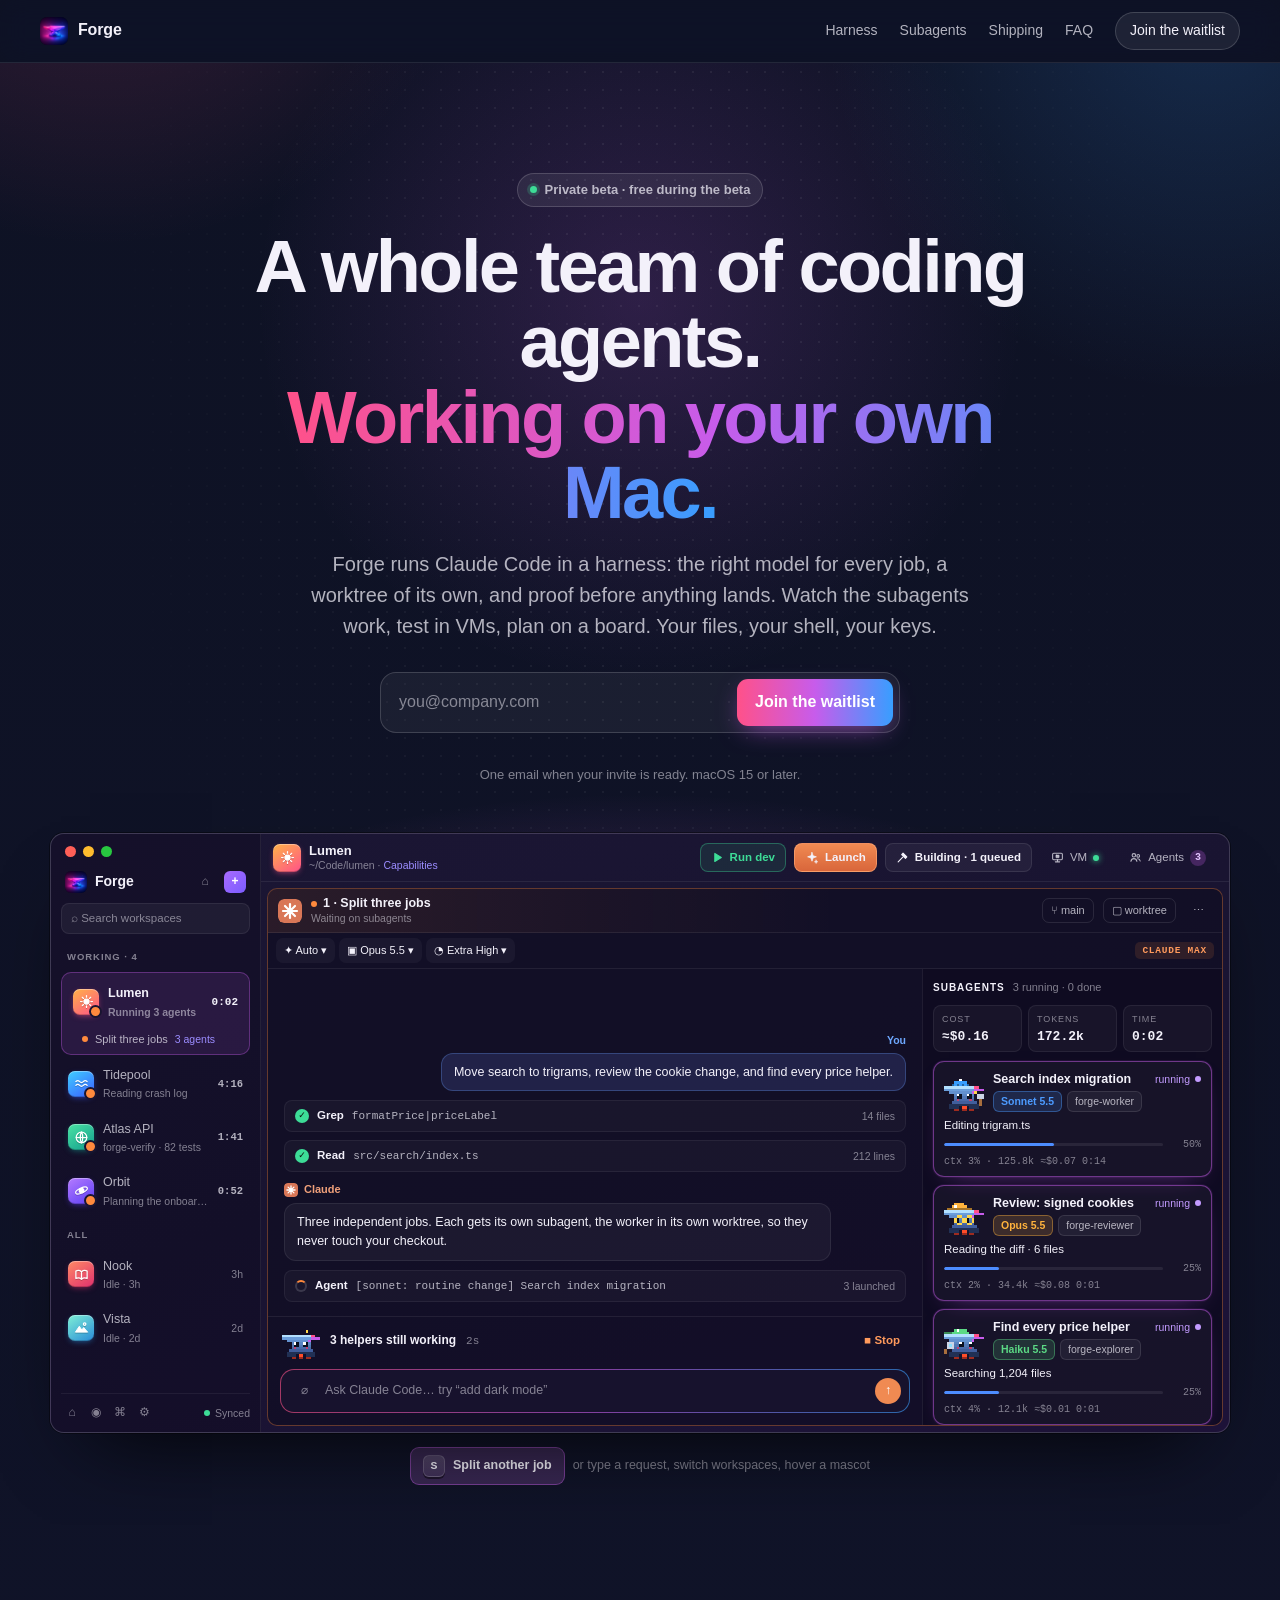
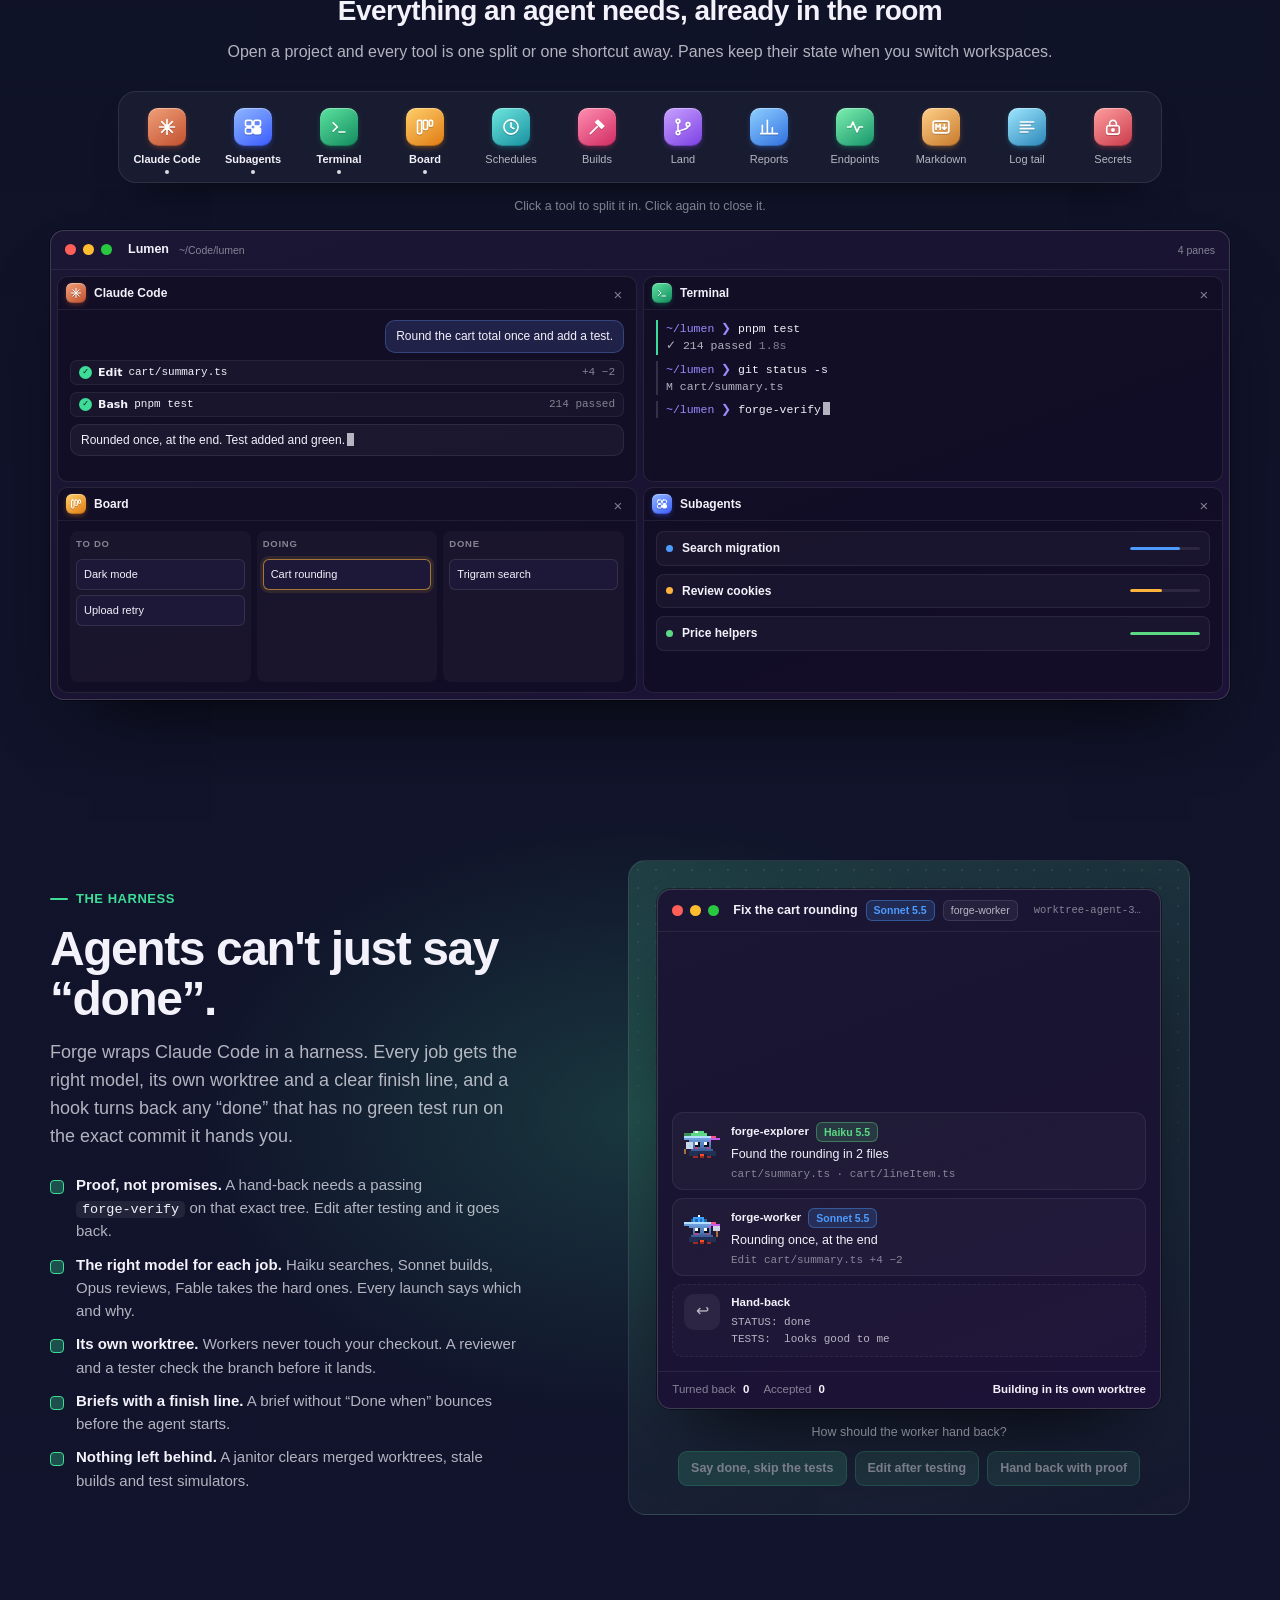
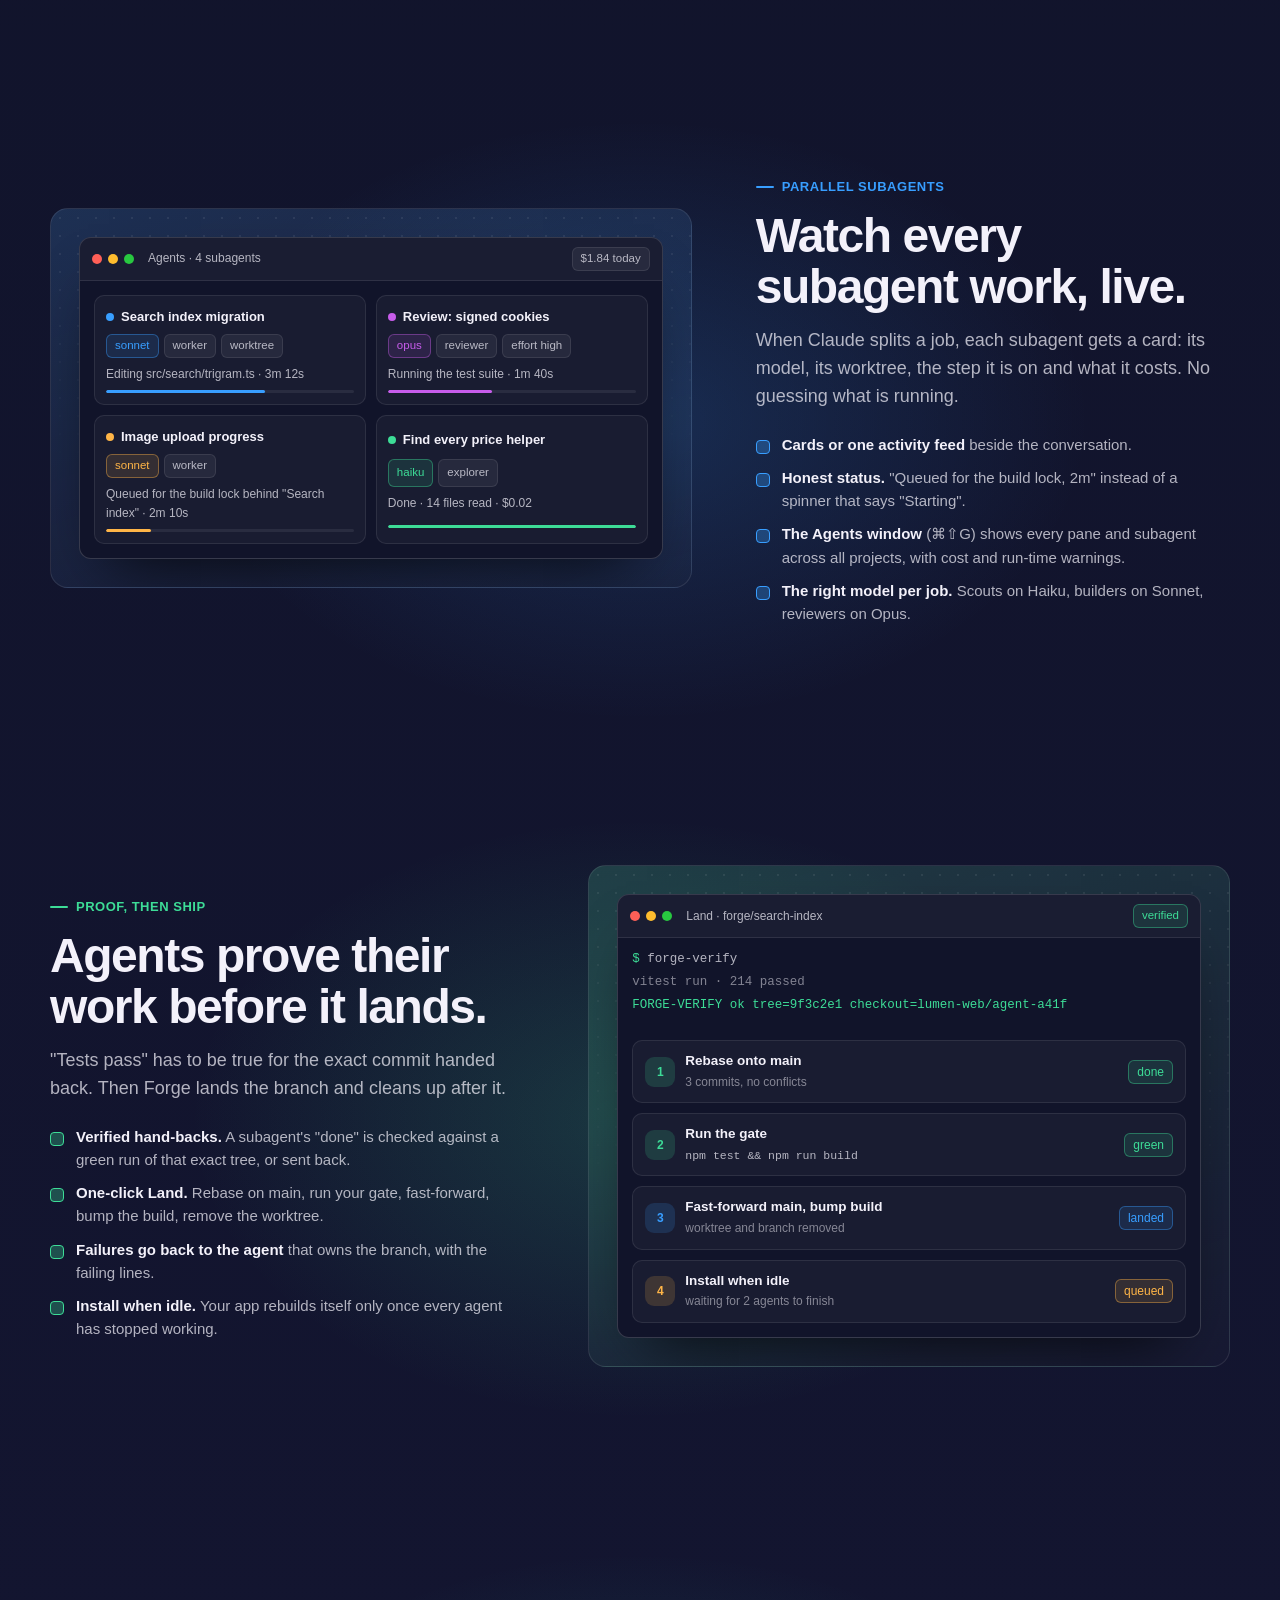
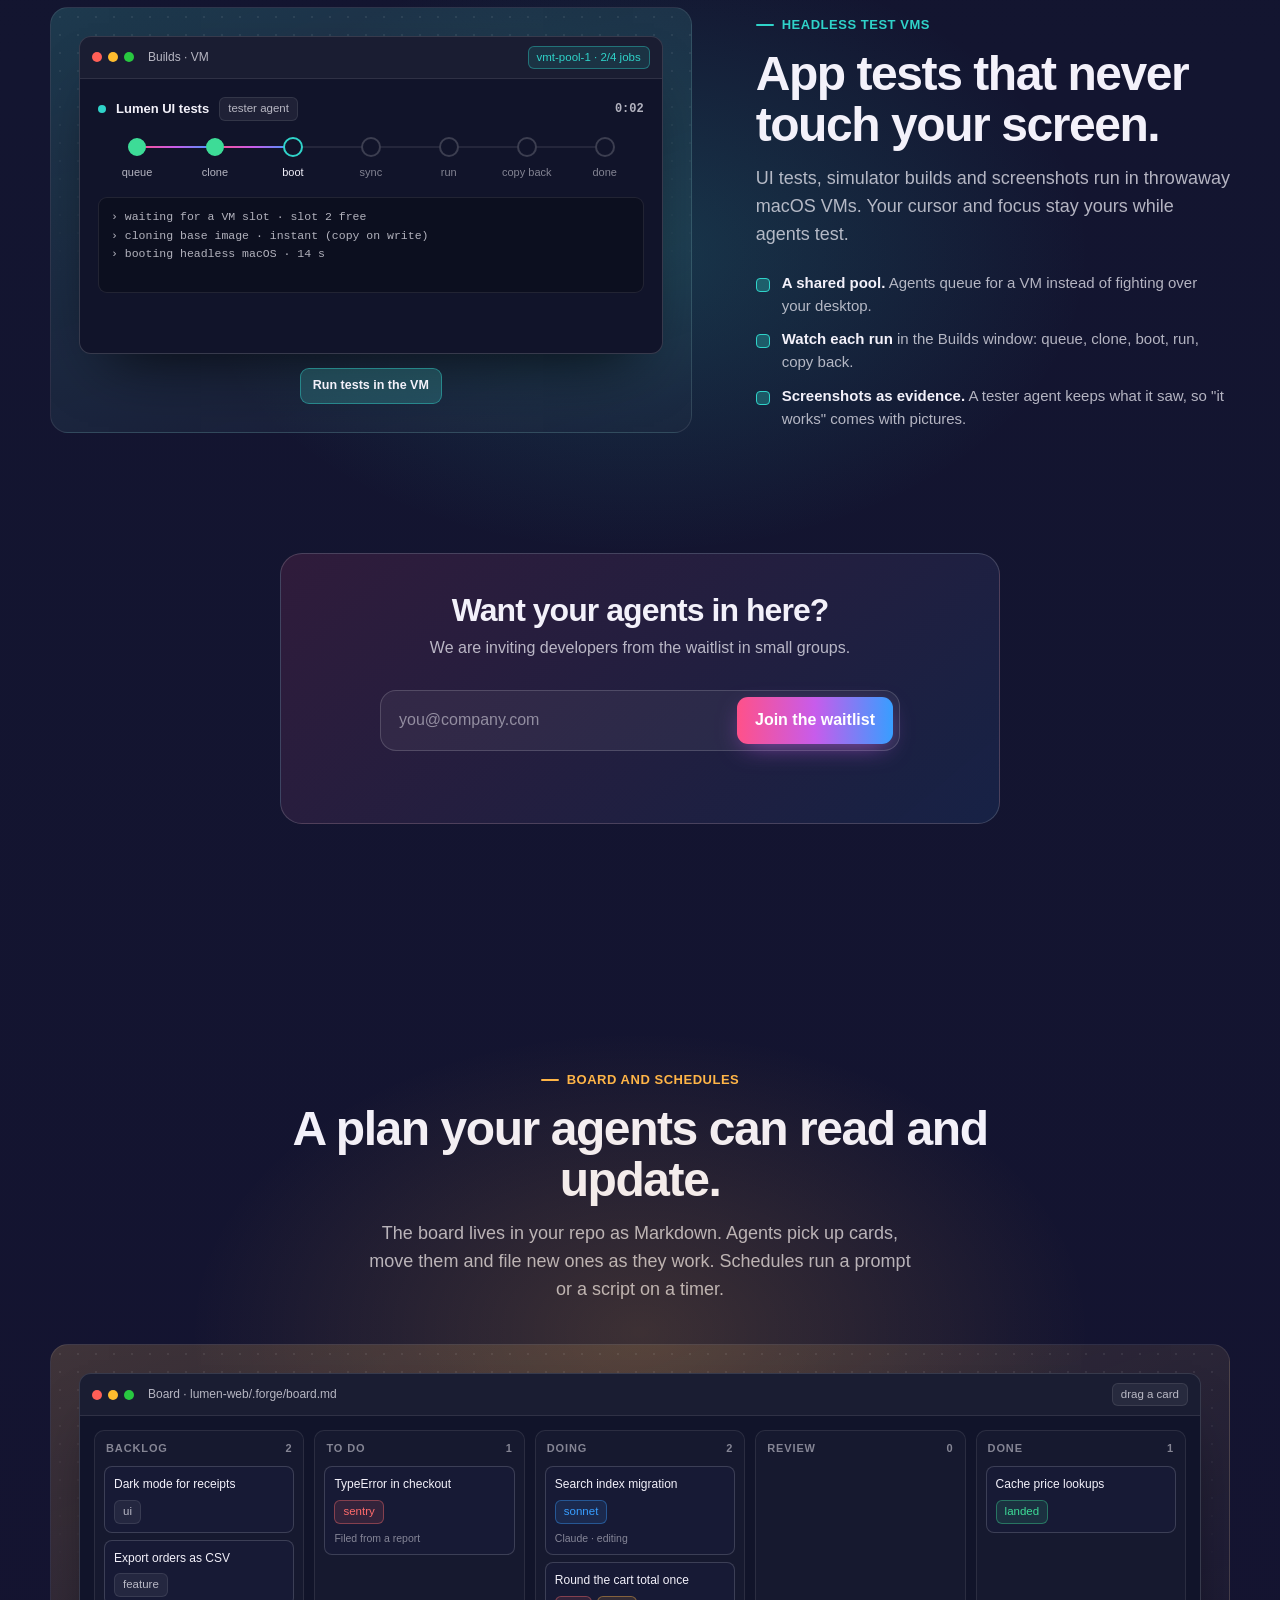
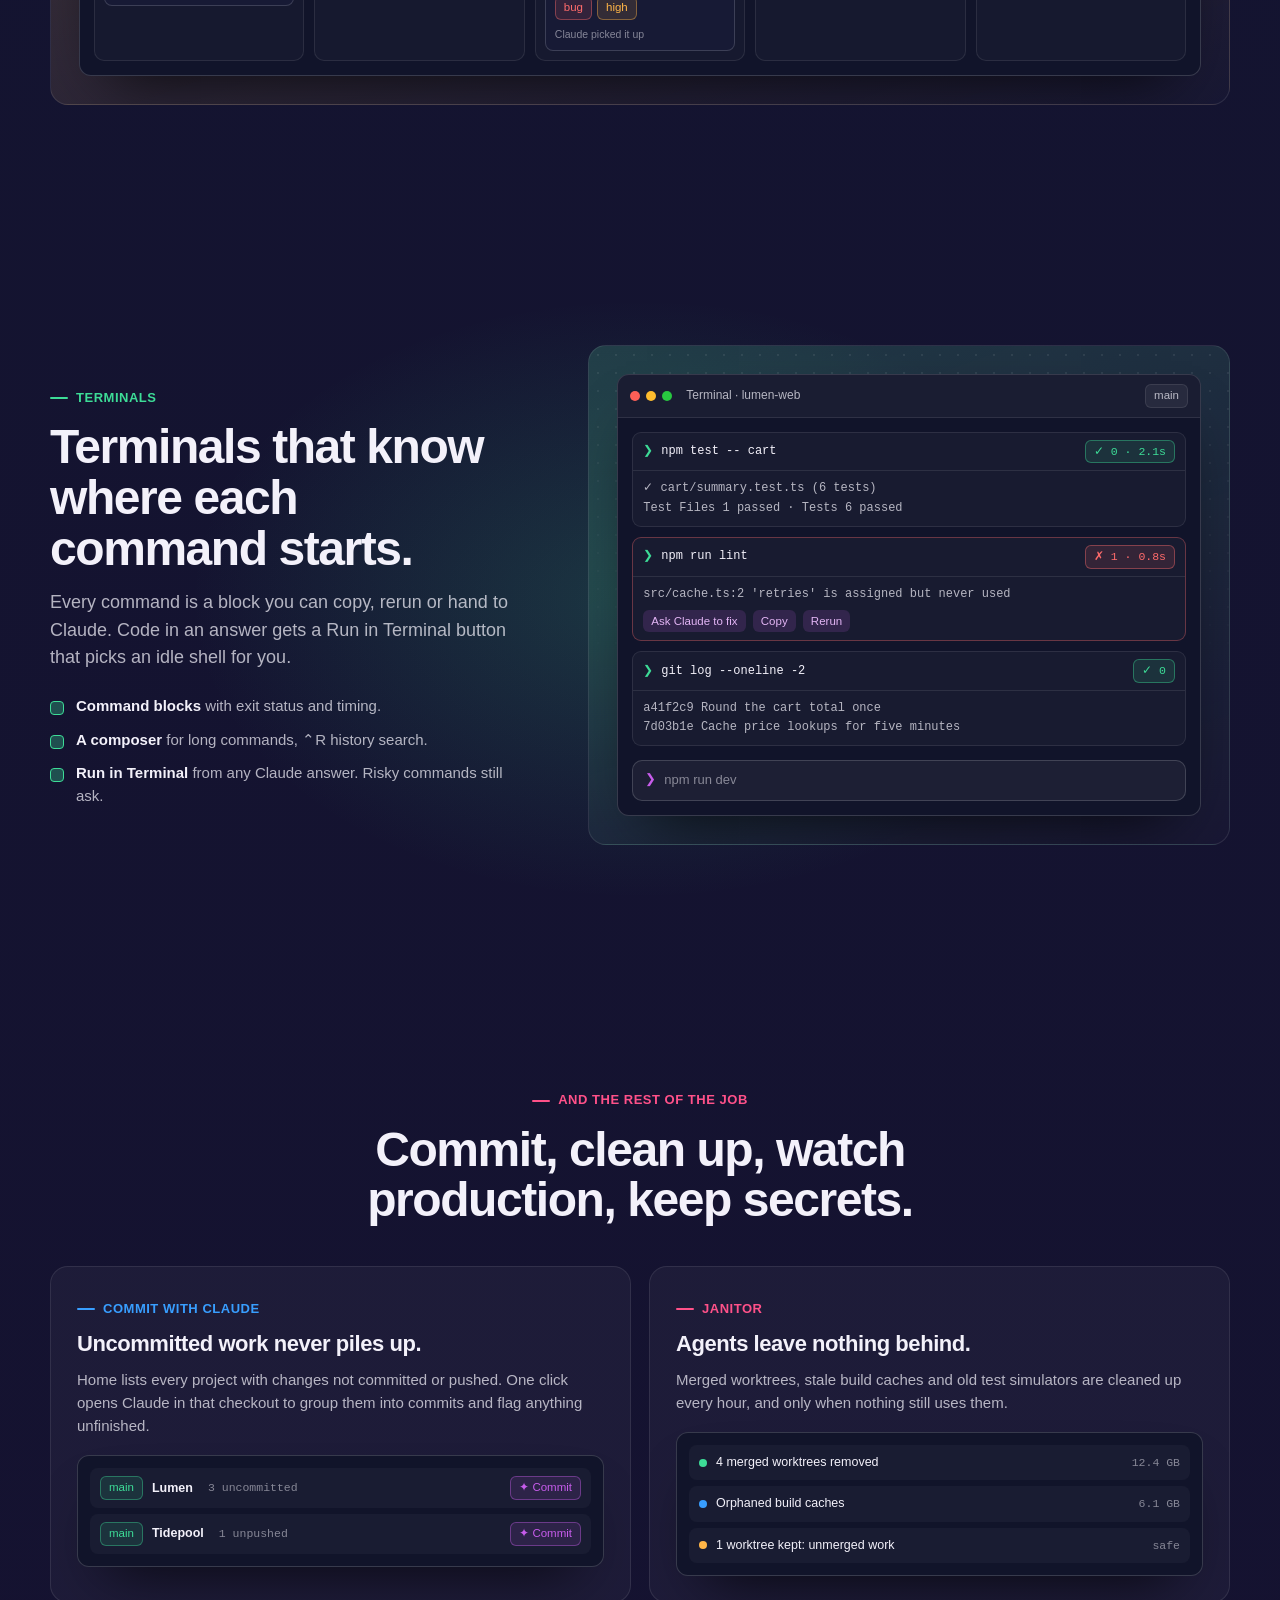
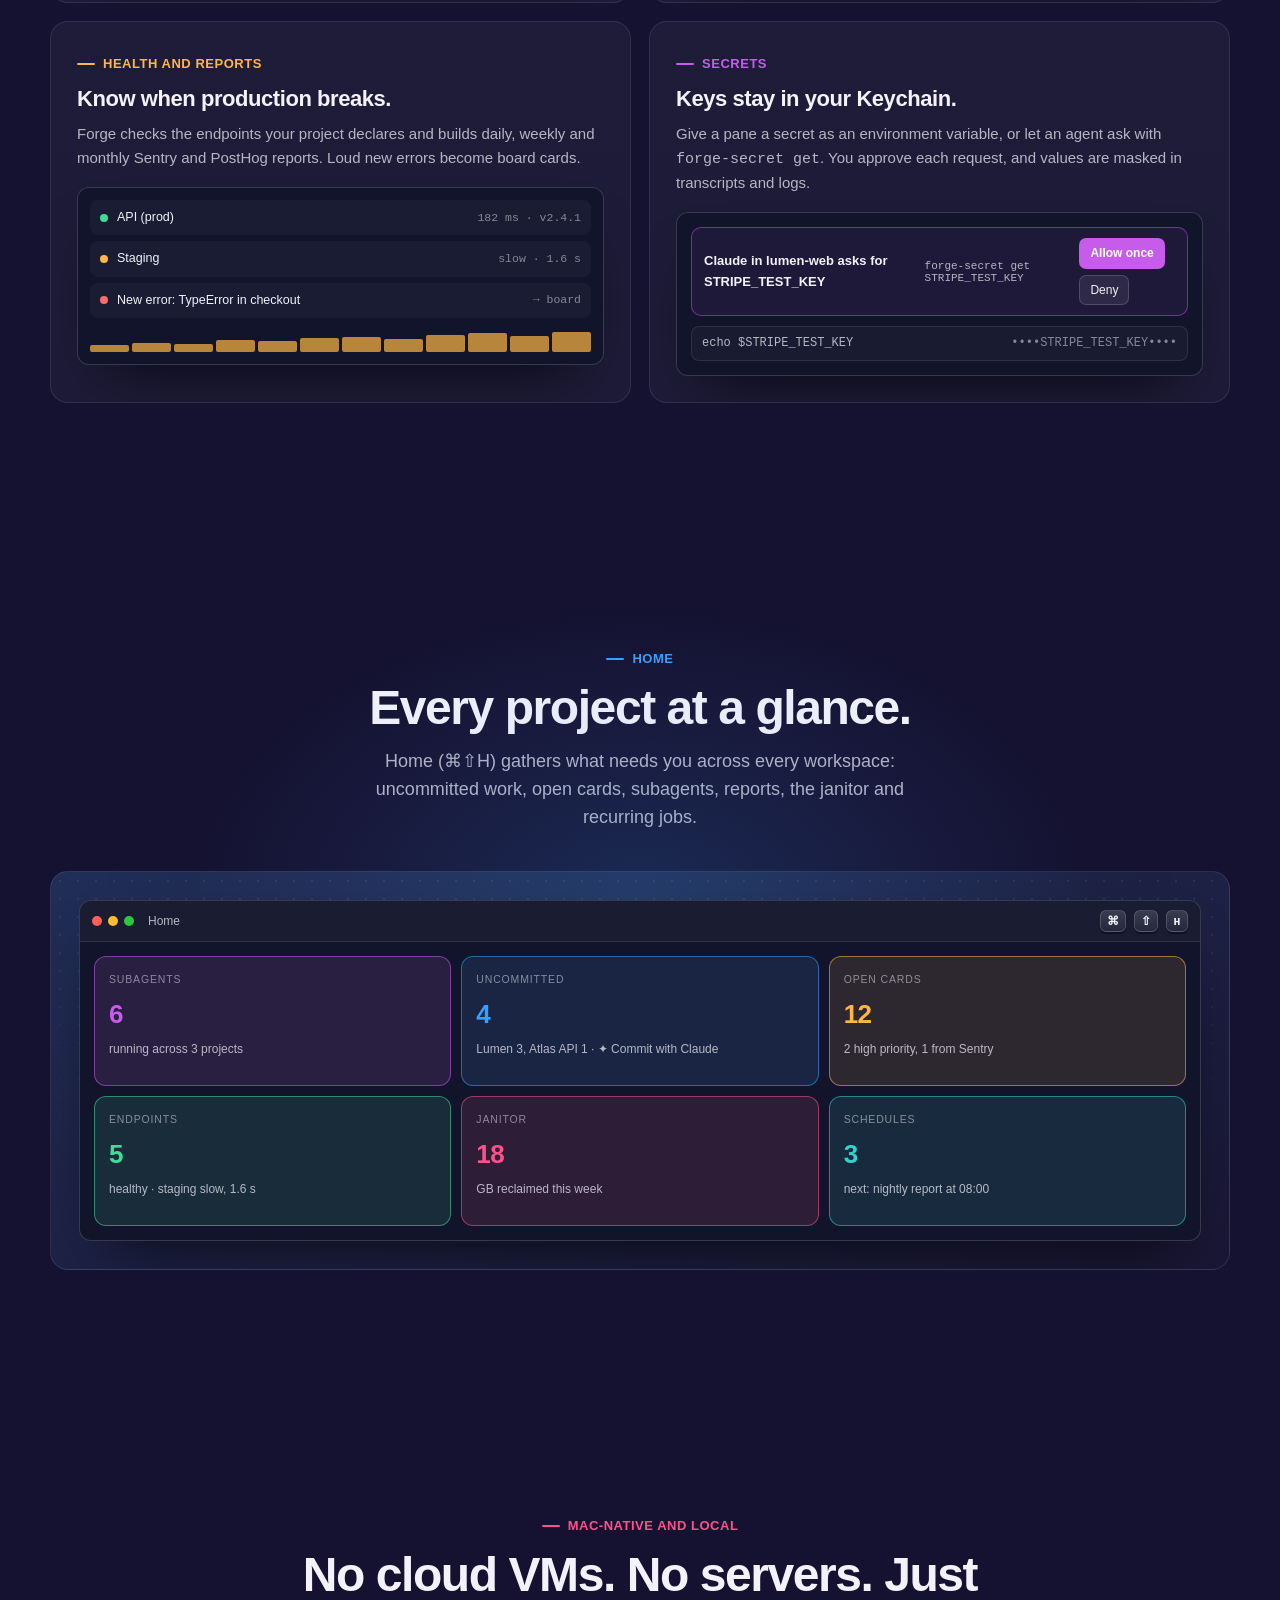
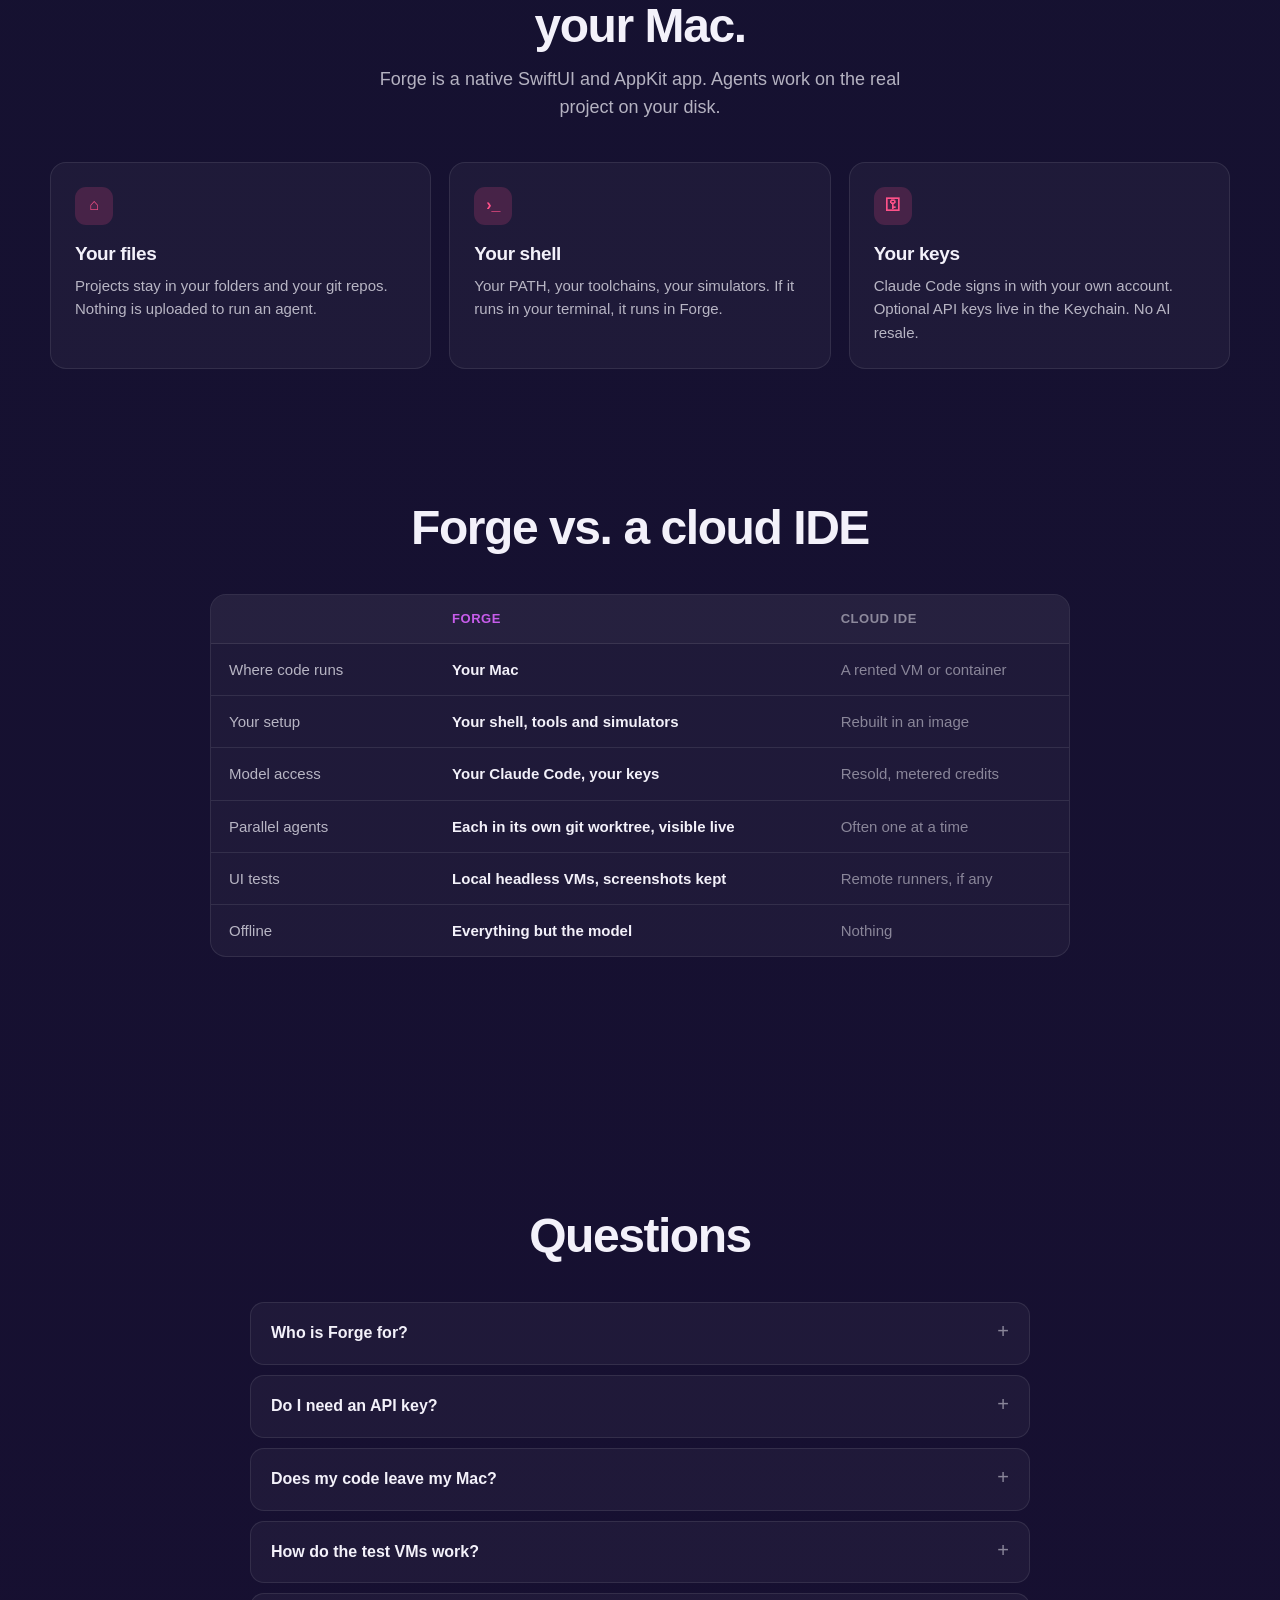
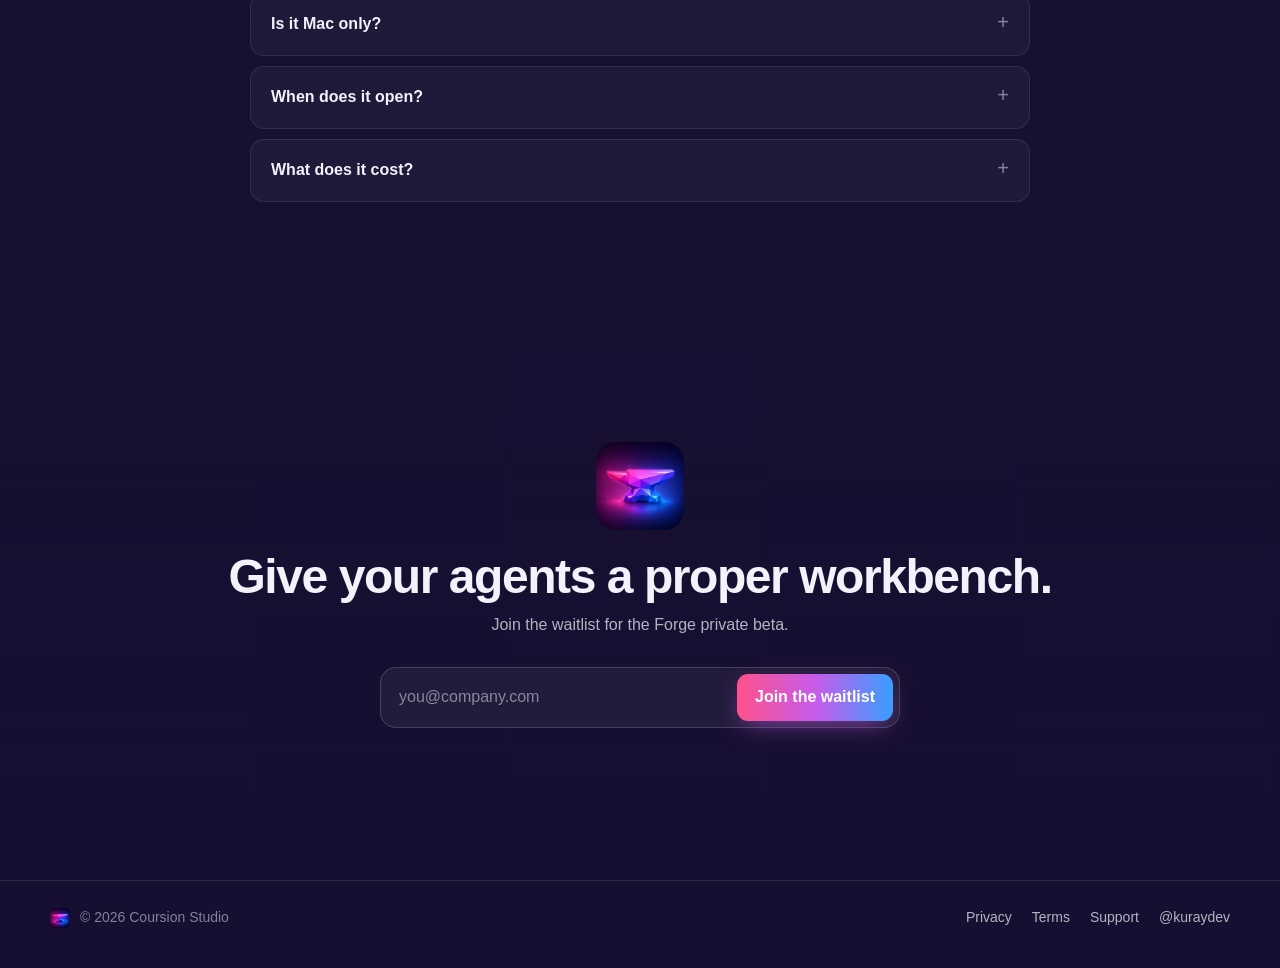
==== commit c5f5a3a4: "Market the harness: proof-gated hand-backs stage replaces the Claude Code UI section; hero copy lead" ====
--- a/index.html
+++ b/index.html
@@ -4,27 +4,27 @@
   <meta charset="utf-8" />
   <meta name="viewport" content="width=device-width, initial-scale=1" />
   <title>Forge: a whole team of coding agents on your own Mac</title>
-  <meta name="description" content="Forge is a native Mac workbench for coding agents. Claude Code with a real UI, subagents you can watch, terminals, a board and headless test VMs for every project. Agents prove their work before it ships. Private beta: join the waitlist." />
+  <meta name="description" content="Forge is a Mac workbench that runs Claude Code in a harness: the right model for every job, isolated worktrees, and a green test run on the exact commit before any agent can say done. Subagents you can watch, test VMs and a board. Private beta: join the waitlist." />
   <link rel="canonical" href="https://forge.coursion.studio/" />
   <link rel="icon" type="image/png" href="icon.png" />
   <link rel="apple-touch-icon" href="icon.png" />
   <link rel="stylesheet" href="home.css?v=3" />
-  <link rel="stylesheet" href="stages.css?v=9" />
+  <link rel="stylesheet" href="stages.css?v=11" />
   <meta name="theme-color" content="#0E1224" />
   <meta property="og:type" content="website" />
   <meta property="og:site_name" content="Forge" />
   <meta property="og:url" content="https://forge.coursion.studio/" />
   <meta property="og:title" content="Forge: a whole team of coding agents on your own Mac" />
-  <meta property="og:description" content="Claude Code with a native UI, subagents you can watch, terminals, a board and test VMs, in one Mac app. Private beta: join the waitlist." />
-  <meta property="og:image" content="https://forge.coursion.studio/og.png?v=4" />
+  <meta property="og:description" content="Claude Code in a harness: the right model per job, its own worktree, and proof before anything lands. Private beta: join the waitlist." />
+  <meta property="og:image" content="https://forge.coursion.studio/og.png?v=5" />
   <meta property="og:image:width" content="1200" />
   <meta property="og:image:height" content="630" />
   <meta property="og:image:alt" content="Forge: a whole team of coding agents on your own Mac" />
   <meta name="twitter:card" content="summary_large_image" />
   <meta name="twitter:site" content="@kuraydev" />
   <meta name="twitter:title" content="Forge: a whole team of coding agents on your own Mac" />
-  <meta name="twitter:description" content="Claude Code with a native UI, subagents you can watch, terminals, a board and test VMs, in one Mac app. Join the waitlist." />
-  <meta name="twitter:image" content="https://forge.coursion.studio/og.png?v=4" />
+  <meta name="twitter:description" content="Claude Code in a harness: the right model per job, its own worktree, and proof before anything lands. Join the waitlist." />
+  <meta name="twitter:image" content="https://forge.coursion.studio/og.png?v=5" />
   <script type="application/ld+json">{"@context":"https://schema.org","@type":"SoftwareApplication","name":"Forge","operatingSystem":"macOS 15 or later","applicationCategory":"DeveloperApplication","url":"https://forge.coursion.studio/","description":"A native Mac workbench for coding agents."}</script>
   <script defer src="https://polaris-backend-489776622782.europe-west1.run.app/api/v1/analytics/t.js" data-site="forge.coursion.studio"></script>
 </head>
@@ -34,7 +34,7 @@
   <nav class="top" aria-label="Main">
     <a class="brand" href="#top"><img src="icon.png" alt="" width="28" height="28" /><span>Forge</span></a>
     <div class="top-links">
-      <a href="#claude">Claude Code</a>
+      <a href="#harness">Harness</a>
       <a href="#subagents">Subagents</a>
       <a href="#ship">Shipping</a>
       <a href="#faq">FAQ</a>
@@ -48,7 +48,7 @@
     <div class="hero-copy">
       <span class="badge"><span class="badge-dot"></span>Private beta · free during the beta</span>
       <h1>A whole team of coding agents.<br /><span class="grad">Working on your own Mac.</span></h1>
-      <p class="sub">Forge gives every project Claude Code with a native UI, subagents you can watch, terminals, a planning board and test VMs. Agents prove their work before it ships. Your files, your shell, your keys.</p>
+      <p class="sub">Forge runs Claude Code in a harness: the right model for every job, a worktree of its own, and proof before anything lands. Watch the subagents work, test in VMs, plan on a board. Your files, your shell, your keys.</p>
       <div class="join" id="join">
         <form class="waitlist" method="POST" novalidate>
           <label class="sr-only" for="email-hero">Email address</label>
@@ -146,42 +146,33 @@
       </div>
     </section>
 
-    <section class="sec" id="claude" style="--accent:var(--purple)" aria-labelledby="claude-h">
+    <section class="sec" id="harness" style="--accent:var(--green)" aria-labelledby="harness-h">
       <div class="glowbg" aria-hidden="true"></div>
       <div class="wrap split">
         <div class="copy reveal">
-          <span class="kicker">Claude Code, native</span>
-          <h2 id="claude-h">The Claude Code you use, with a real interface.</h2>
-          <p class="lede">Forge runs your own Claude Code and draws its conversation natively. Read diffs, approve tools and switch models without leaving the pane.</p>
+          <span class="kicker">The harness</span>
+          <h2 id="harness-h">Agents can't just say “done”.</h2>
+          <p class="lede">Forge wraps Claude Code in a harness. Every job gets the right model, its own worktree and a clear finish line, and a hook turns back any “done” that has no green test run on the exact commit it hands you.</p>
           <ul class="points">
-            <li><b>Readable transcript.</b> Markdown, highlighted code, Edit diffs, Bash output and a live to-do list.</li>
-            <li><b>Permission cards.</b> Allow once or always, right where the tool asks.</li>
-            <li><b>Slash panels.</b> Model, effort, agents, MCP and permissions as panels above the composer.</li>
-            <li><b>Flip to the terminal TUI</b> any time. Same session, same history.</li>
+            <li><b>Proof, not promises.</b> A hand-back needs a passing <code>forge-verify</code> on that exact tree. Edit after testing and it goes back.</li>
+            <li><b>The right model for each job.</b> Haiku searches, Sonnet builds, Opus reviews, Fable takes the hard ones. Every launch says which and why.</li>
+            <li><b>Its own worktree.</b> Workers never touch your checkout. A reviewer and a tester check the branch before it lands.</li>
+            <li><b>Briefs with a finish line.</b> A brief without “Done when” bounces before the agent starts.</li>
+            <li><b>Nothing left behind.</b> A janitor clears merged worktrees, stale builds and test simulators.</li>
           </ul>
         </div>
-        <div class="stage reveal d1" aria-hidden="true">
-          <div class="mock">
-            <div class="mbar"><span class="tl"><span></span><span></span><span></span></span>Claude Code · lumen-web<span class="sp"></span><span class="chip on">opus</span><span class="chip">effort high</span><span class="chip">42% context</span></div>
-            <div class="mbody">
-              <div class="msg-user">Fix the rounding on the cart summary and add a test.</div>
-              <div class="msg-ai">The total adds rounded line prices. I'll round <b>once, at the end</b>.</div>
-              <div class="tool"><span class="ic" style="--c:#389EFF">Read</span>src/cart/summary.ts<span class="ok">✓</span></div>
-              <div class="diff">
-                <div class="h">src/cart/summary.ts</div>
-                <div class="d">- return lines.reduce((s, l) =&gt; s + round(l.price), 0)</div>
-                <div class="a">+ return round(lines.reduce((s, l) =&gt; s + l.price, 0))</div>
-              </div>
-              <div class="perm">
-                <span class="t">Claude wants to run a command</span>
-                <code>npm test -- cart</code>
-                <div class="row"><span class="pbtn go">Allow</span><span class="pbtn">Always allow npm test</span><span class="pbtn">Deny</span></div>
-              </div>
-            </div>
-            <div class="panel"><div class="sel"><span>/model</span><span>opus · sonnet · haiku</span></div><div><span>/agents</span><span>4 types</span></div><div><span>/mcp</span><span>2 servers</span></div></div>
-            <div class="composer"><span class="slash">/</span>Ask Claude, @ a file, drop an image…</div>
-          </div>
-        </div>
+        <figure class="stage reveal d1 live" id="hx-demo">
+          <div class="fw hx">
+            <div class="hx-bar"><span class="fw-tl"><span></span><span></span><span></span></span><b>Fix the cart rounding</b><span class="mc" style="--c:#4D9BFF">Sonnet 5.5</span><span class="ty">forge-worker</span><span class="sp"></span><code>worktree-agent-3f2a</code></div>
+            <div class="hx-log" aria-live="polite"></div>
+            <div class="hx-foot"><span class="hx-stat">Turned back <b data-hx-back>0</b></span><span class="hx-stat">Accepted <b data-hx-ok>0</b></span><span class="sp"></span><span class="hx-state" data-hx-state>Waiting for a brief</span></div>
+          </div>
+          <div class="try hx-try"><span>How should the worker hand back?</span>
+            <button type="button" data-hx="cheat">Say done, skip the tests</button>
+            <button type="button" data-hx="edit">Edit after testing</button>
+            <button type="button" data-hx="proof">Hand back with proof</button>
+          </div>
+        </figure>
       </div>
     </section>
 
@@ -557,5 +548,6 @@
   <script src="mascot.js?v=3" defer></script>
   <script src="stages.js?v=7" defer></script>
   <script src="panes.js?v=2" defer></script>
+  <script src="harness.js?v=1" defer></script>
 </body>
 </html>
--- a/stages.css
+++ b/stages.css
@@ -364,3 +364,42 @@
 @media (prefers-reduced-motion: reduce) {
   .pp-pane, .bar i, .pv-rep .bars i, .pv-land .steps span, .pv-land .ok, .pv-log > div { animation: none; }
 }
+
+.lede code, .points code { white-space: nowrap; font: 0.9em var(--mono); padding: 1px 6px; border-radius: 5px; background: rgba(255,255,255,0.07); color: var(--ink); }
+.hx { display: flex !important; flex-direction: column; height: 520px; }
+.hx-bar { display: flex; align-items: center; gap: 8px; padding: 10px 14px; border-bottom: 1px solid rgba(255,255,255,0.07); font-size: 12.5px; white-space: nowrap; }
+.hx-bar .fw-tl { padding: 0; margin-right: 6px; }
+.hx-bar code { font: 10.5px var(--mono); color: var(--ink-3); overflow: hidden; text-overflow: ellipsis; }
+.hx .mc { padding: 1px 7px; border-radius: 6px; font-size: 10.5px; font-weight: 600; color: var(--c); background: color-mix(in srgb, var(--c) 16%, transparent); border: 1px solid color-mix(in srgb, var(--c) 40%, transparent); }
+.hx .ty { padding: 1px 7px; border-radius: 6px; font-size: 10.5px; color: var(--ink-2); background: rgba(255,255,255,0.05); border: 1px solid rgba(255,255,255,0.1); }
+.hx-log { flex: 1; min-height: 0; overflow: hidden; display: flex; flex-direction: column; justify-content: flex-end; gap: 8px; padding: 14px; }
+.hx-row { display: flex; gap: 11px; align-items: flex-start; padding: 9px 11px; border-radius: 11px; background: rgba(255,255,255,0.03); border: 1px solid rgba(255,255,255,0.07); animation: sa-in 0.4s var(--ease-out) both; text-align: left; flex: none; }
+.hx-row canvas.mascot { width: 36px; height: 36px; cursor: default; }
+.hx-row .tx { flex: 1; min-width: 0; display: grid; gap: 3px; }
+.hx-row .h { display: flex; align-items: center; gap: 7px; font-size: 11.5px; }
+.hx-row .h b { font-weight: 700; }
+.hx-row .t { font-size: 12.5px; color: var(--ink); }
+.hx-row code { font: 11px var(--mono); color: var(--ink-3); white-space: nowrap; overflow: hidden; text-overflow: ellipsis; }
+.hx-row pre { margin: 0; font: 11px/1.5 var(--mono); color: var(--ink-2); }
+.hx-ico { flex: none; width: 36px; height: 36px; display: grid; place-items: center; border-radius: 10px; background: rgba(255,255,255,0.06); color: var(--ink-2); }
+.hx-ico svg { width: 19px; height: 19px; }
+.hb-ico { font-size: 16px; }
+.hx-row.hb { background: rgba(255,255,255,0.02); border-style: dashed; }
+.hx-row .verdict { margin-left: auto; font-size: 11px; font-weight: 700; }
+.hx-row.hook.fail { border-color: rgba(255,90,90,0.55); background: rgba(255,90,90,0.08); }
+.hx-row.hook.fail .hx-ico, .hx-row.hook.fail .verdict { color: #FF6B6B; }
+.hx-row.hook.fail .hx-ico { background: rgba(255,90,90,0.14); }
+.hx-row.hook.fail { animation: sa-in 0.4s var(--ease-out) both, hx-shake 0.45s 0.15s ease both; }
+@keyframes hx-shake { 20% { transform: translateX(-4px); } 40% { transform: translateX(4px); } 60% { transform: translateX(-2px); } 80% { transform: translateX(2px); } }
+.hx-row.hook.pass, .hx-row.land { border-color: rgba(61,220,151,0.5); background: rgba(61,220,151,0.07); }
+.hx-row.hook.pass .hx-ico, .hx-row.hook.pass .verdict, .hx-row.land .hx-ico, .hx-row.land .verdict { color: var(--green); }
+.hx-row.hook.pass .hx-ico, .hx-row.land .hx-ico { background: rgba(61,220,151,0.14); }
+.hx-foot { display: flex; align-items: center; gap: 14px; padding: 9px 14px; border-top: 1px solid rgba(255,255,255,0.07); font-size: 11.5px; color: var(--ink-3); }
+.hx-stat b { color: var(--ink); font-variant-numeric: tabular-nums; margin-left: 4px; }
+.hx-state { color: var(--ink); font-weight: 600; }
+.hx-try { flex-wrap: wrap; }
+.hx-try > span { width: 100%; text-align: center; }
+.hx-try button[disabled] { opacity: 0.45; pointer-events: none; }
+.hx-try button.on { background: color-mix(in srgb, var(--accent) 30%, rgba(255,255,255,0.04)); }
+@media (prefers-reduced-motion: reduce) { .hx-row, .hx-row.hook.fail { animation: none; } }
+@media (max-width: 860px) { .hx { height: 540px; } .hx-bar .ty, .hx-bar code { display: none; } }
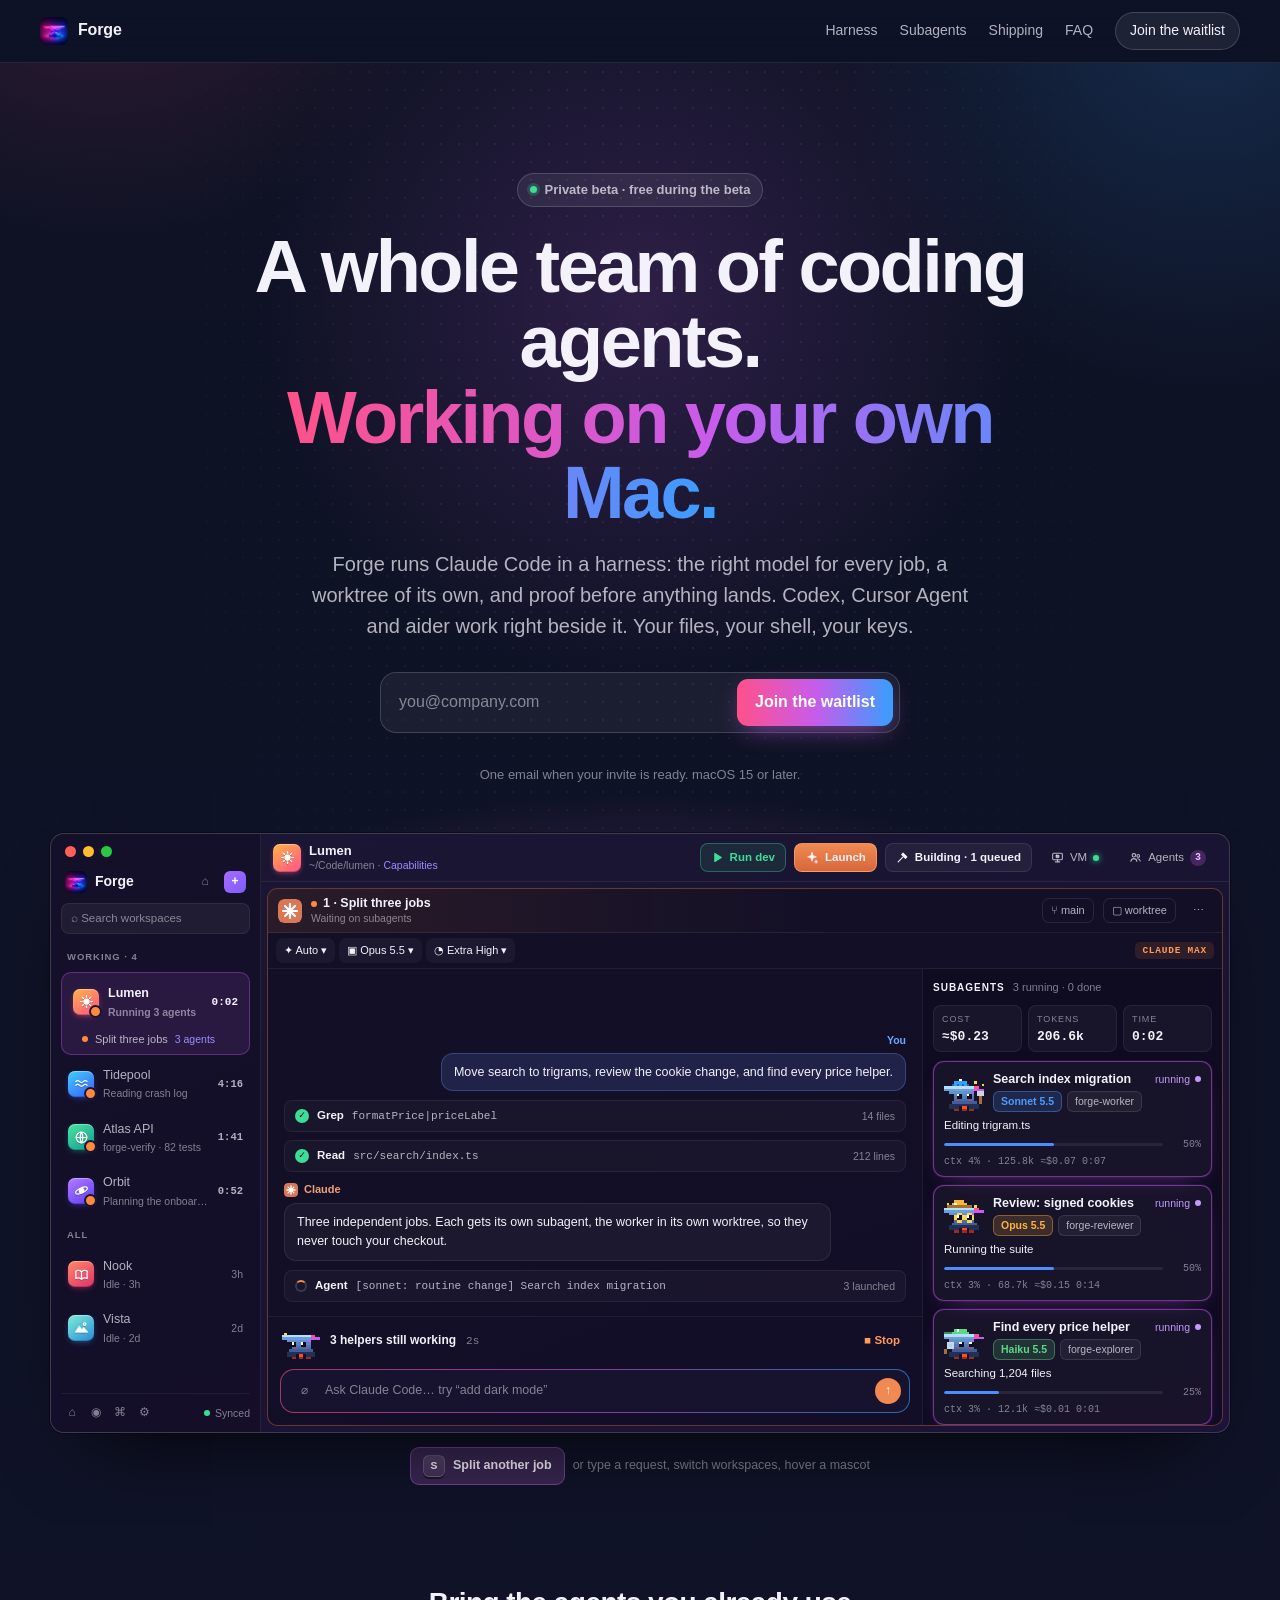
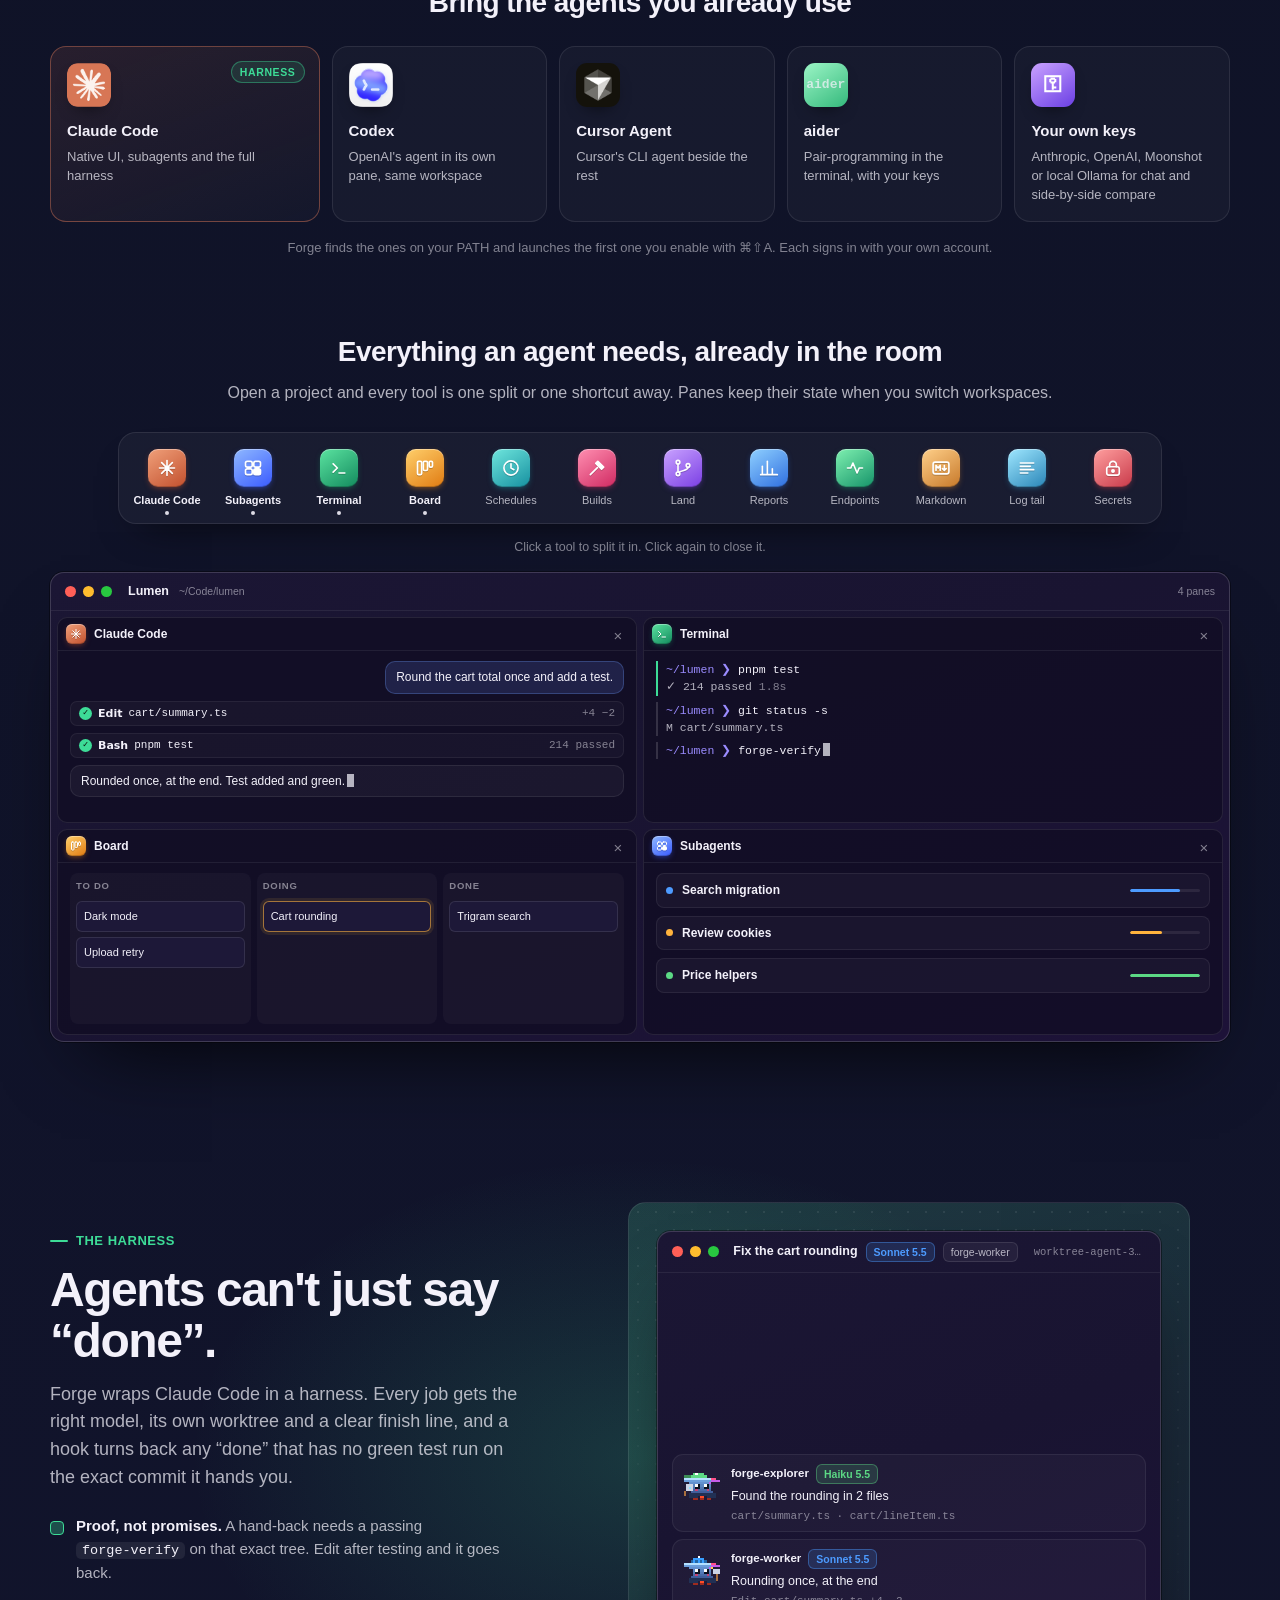
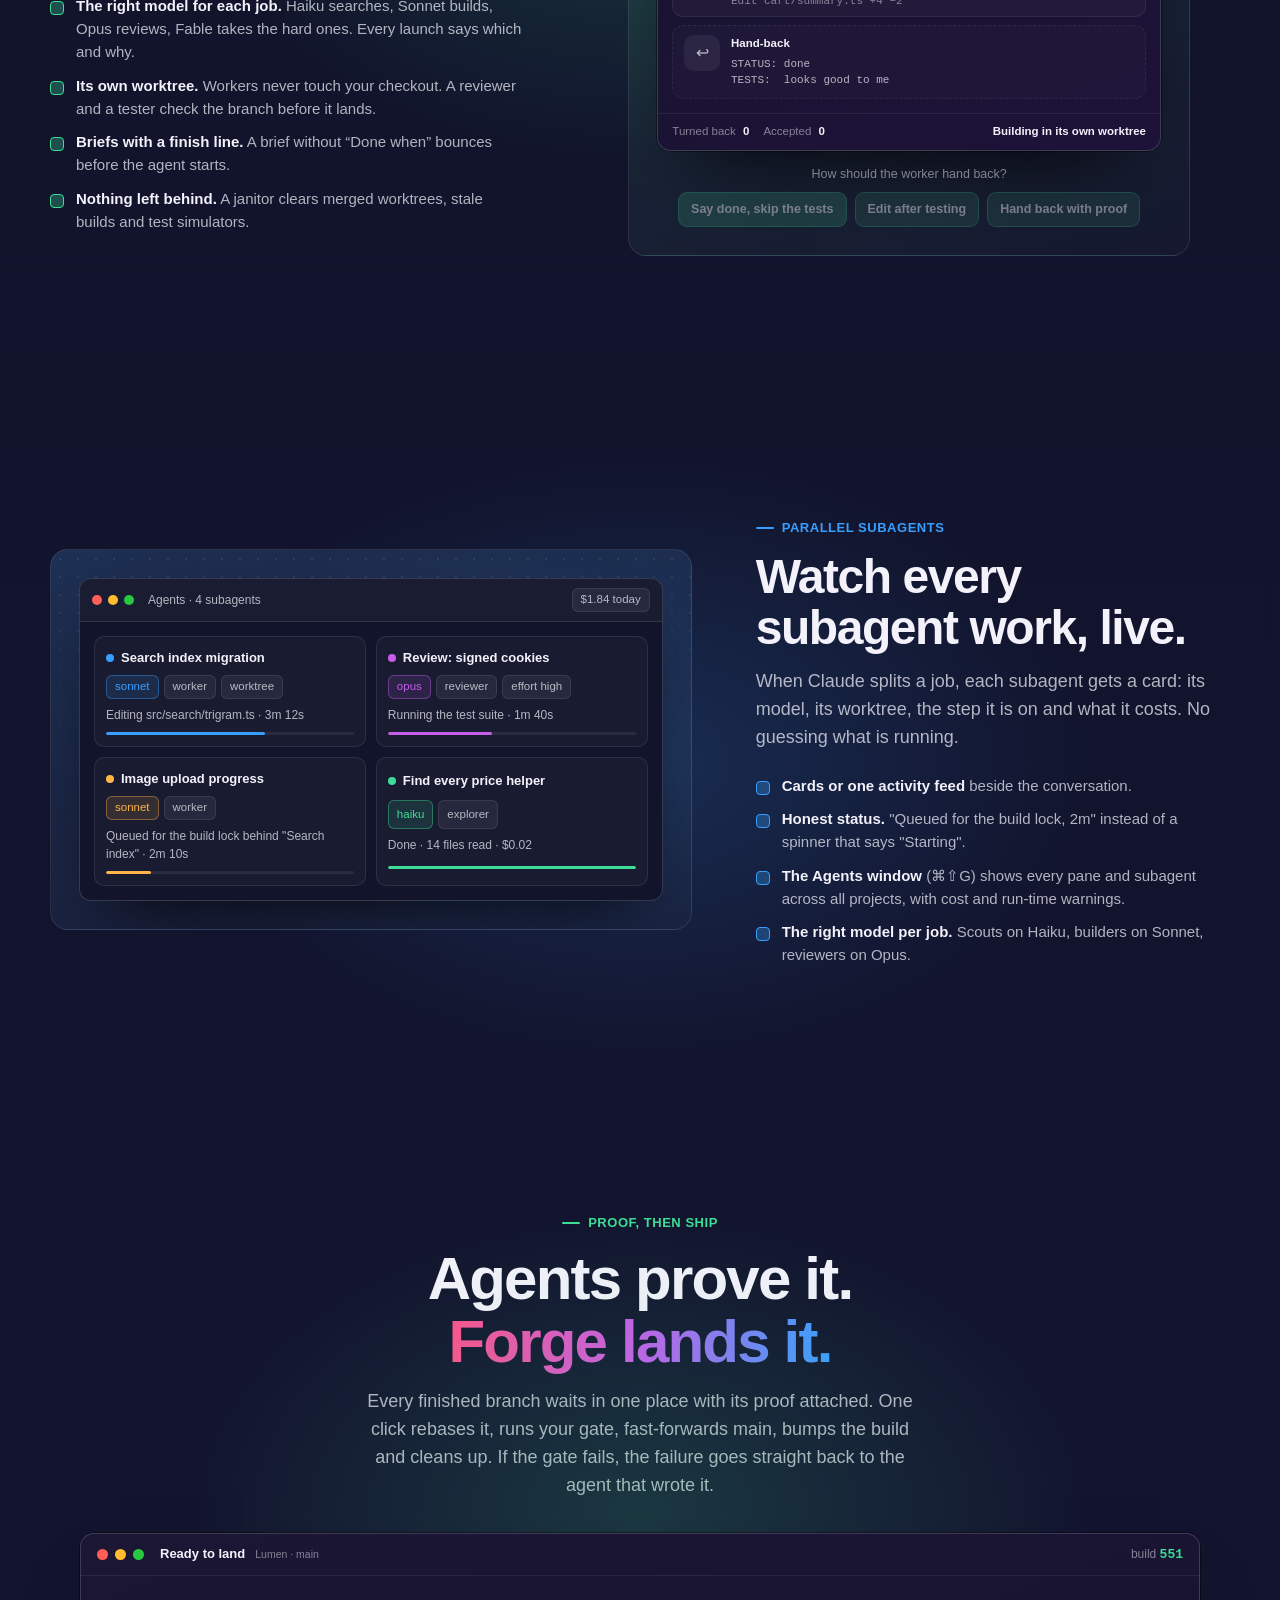
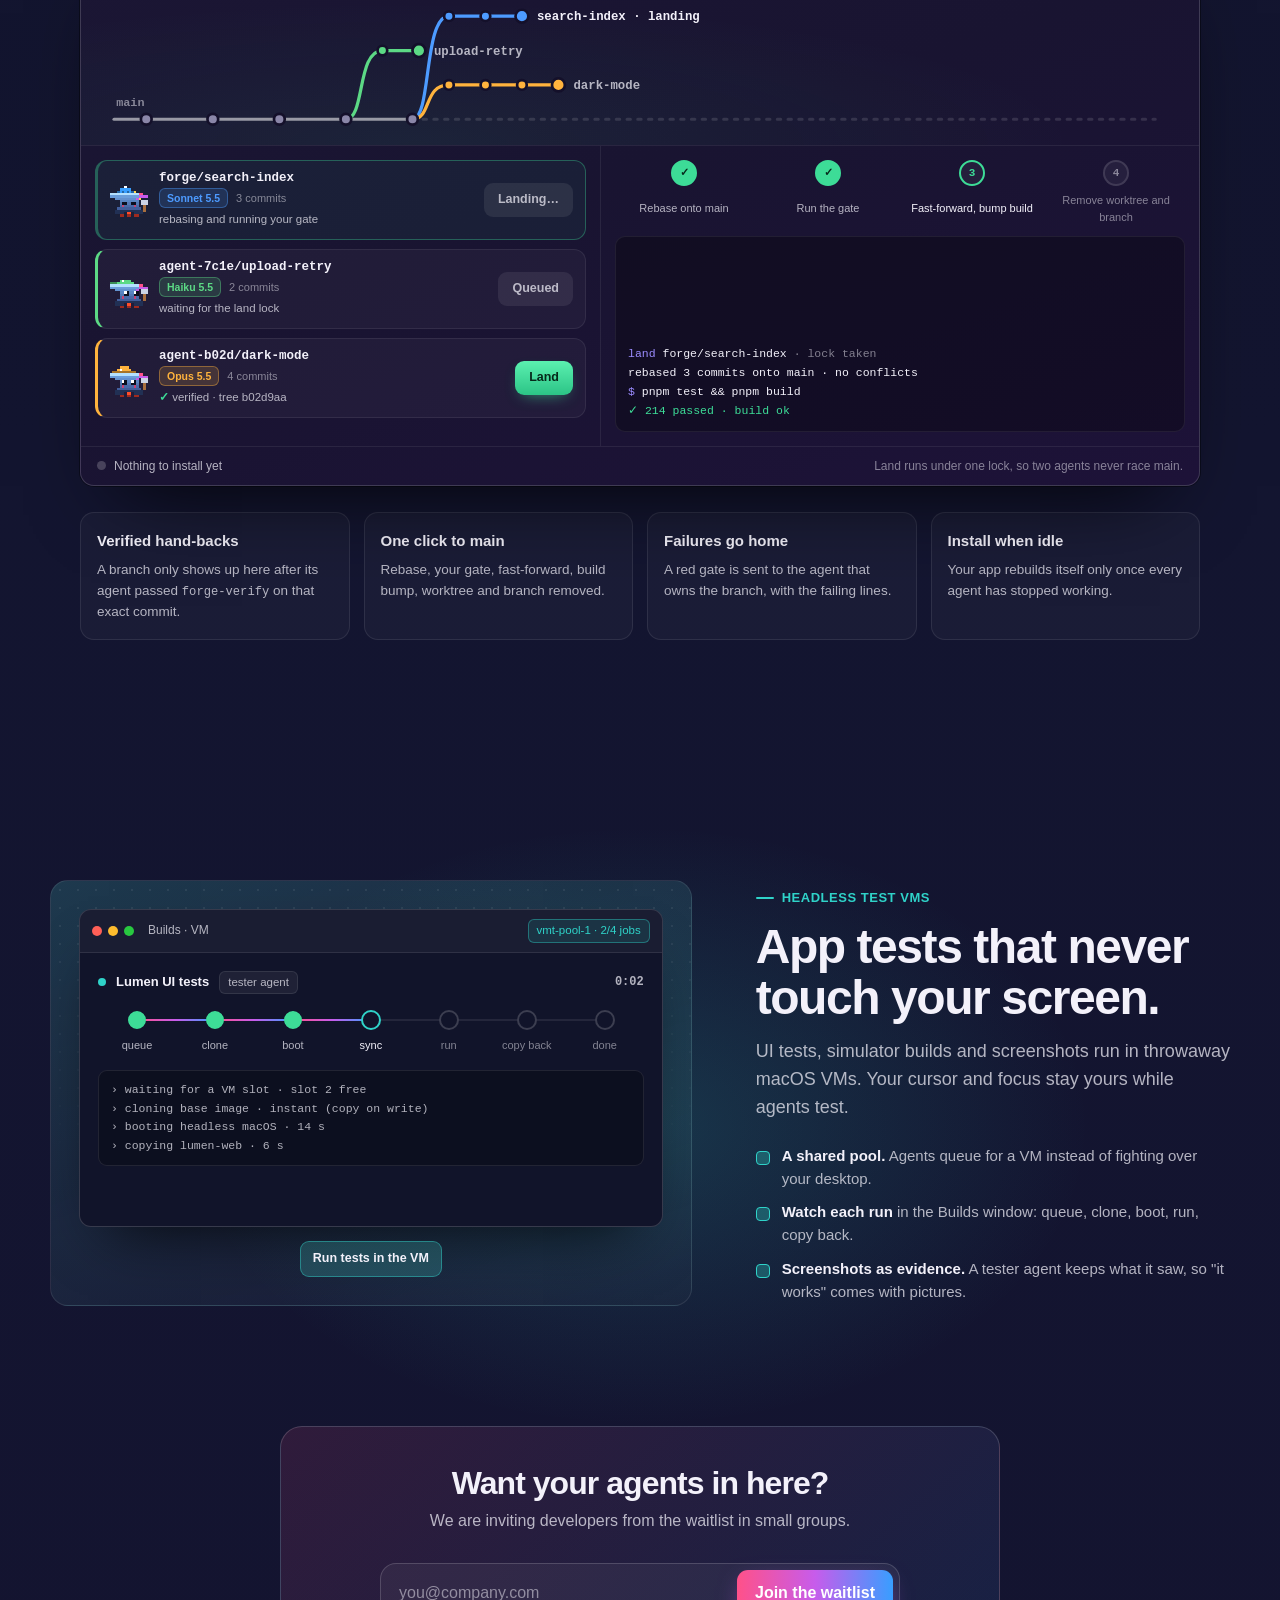
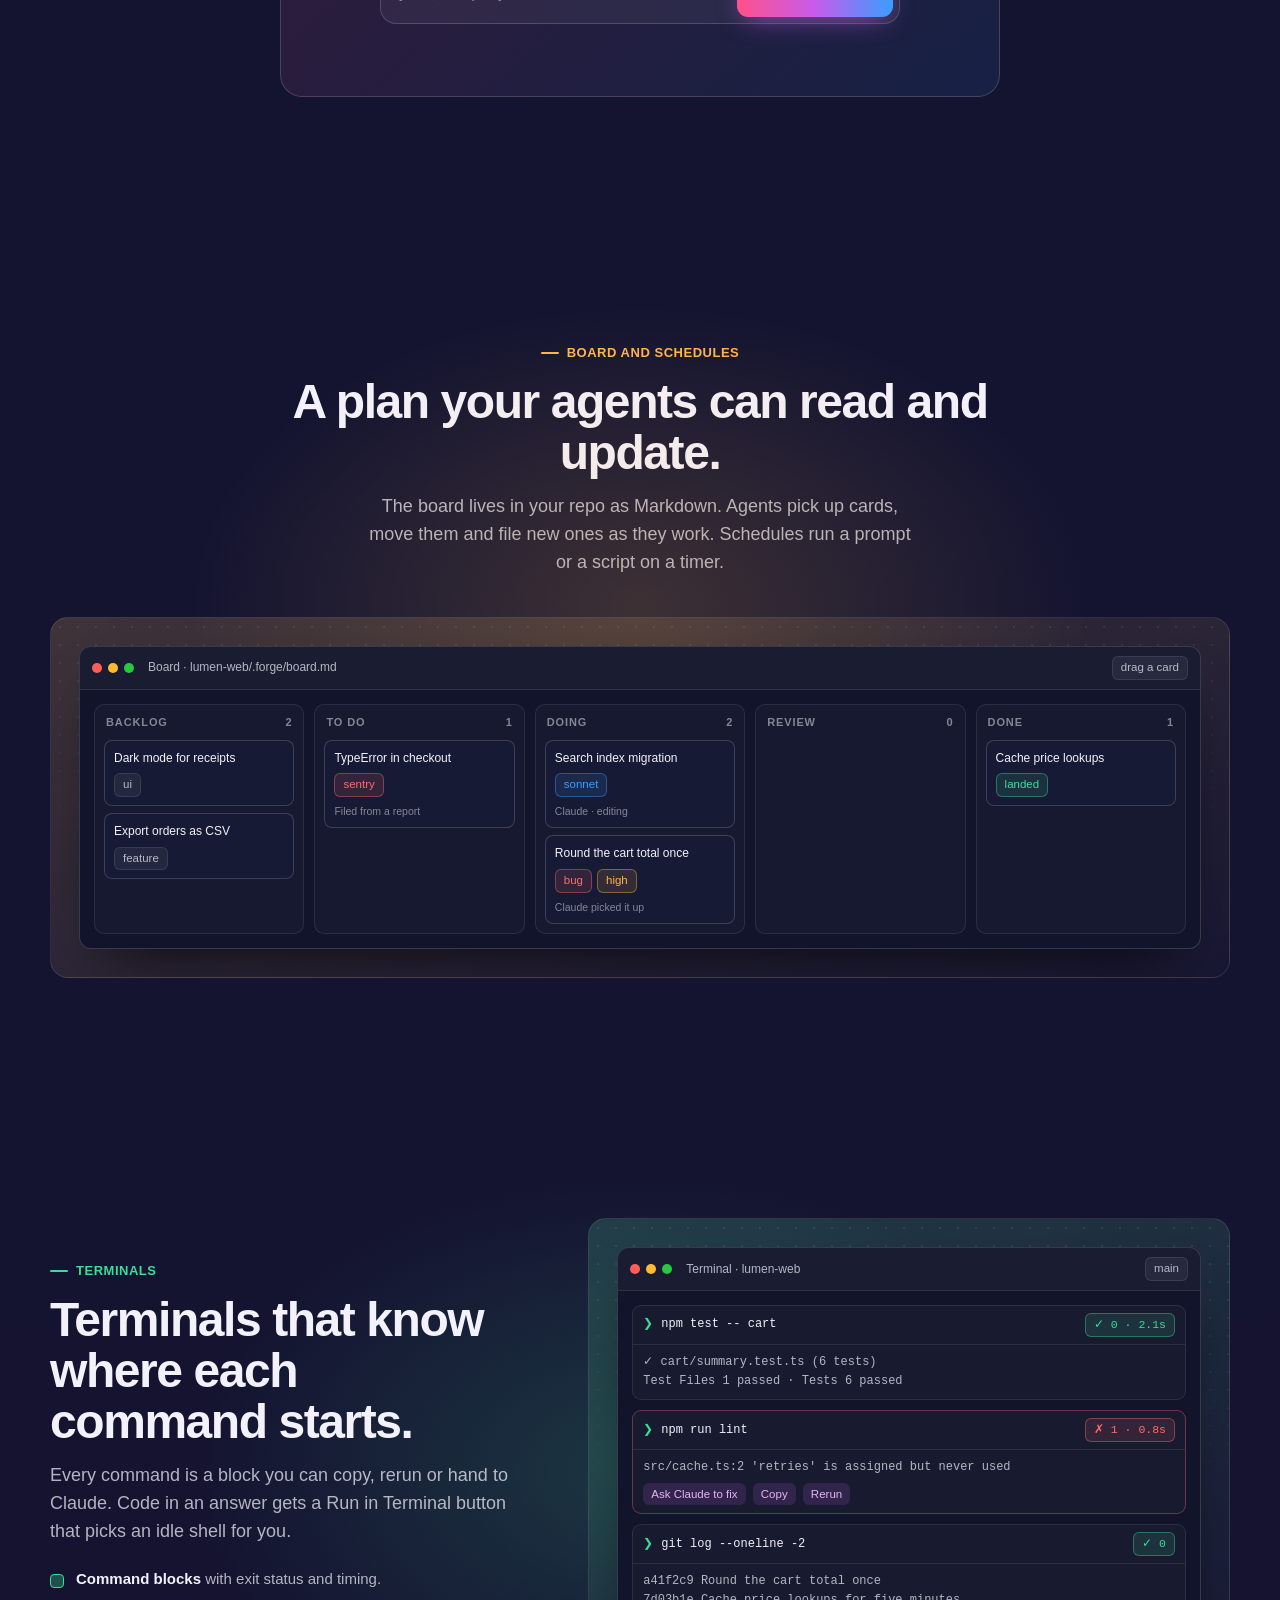
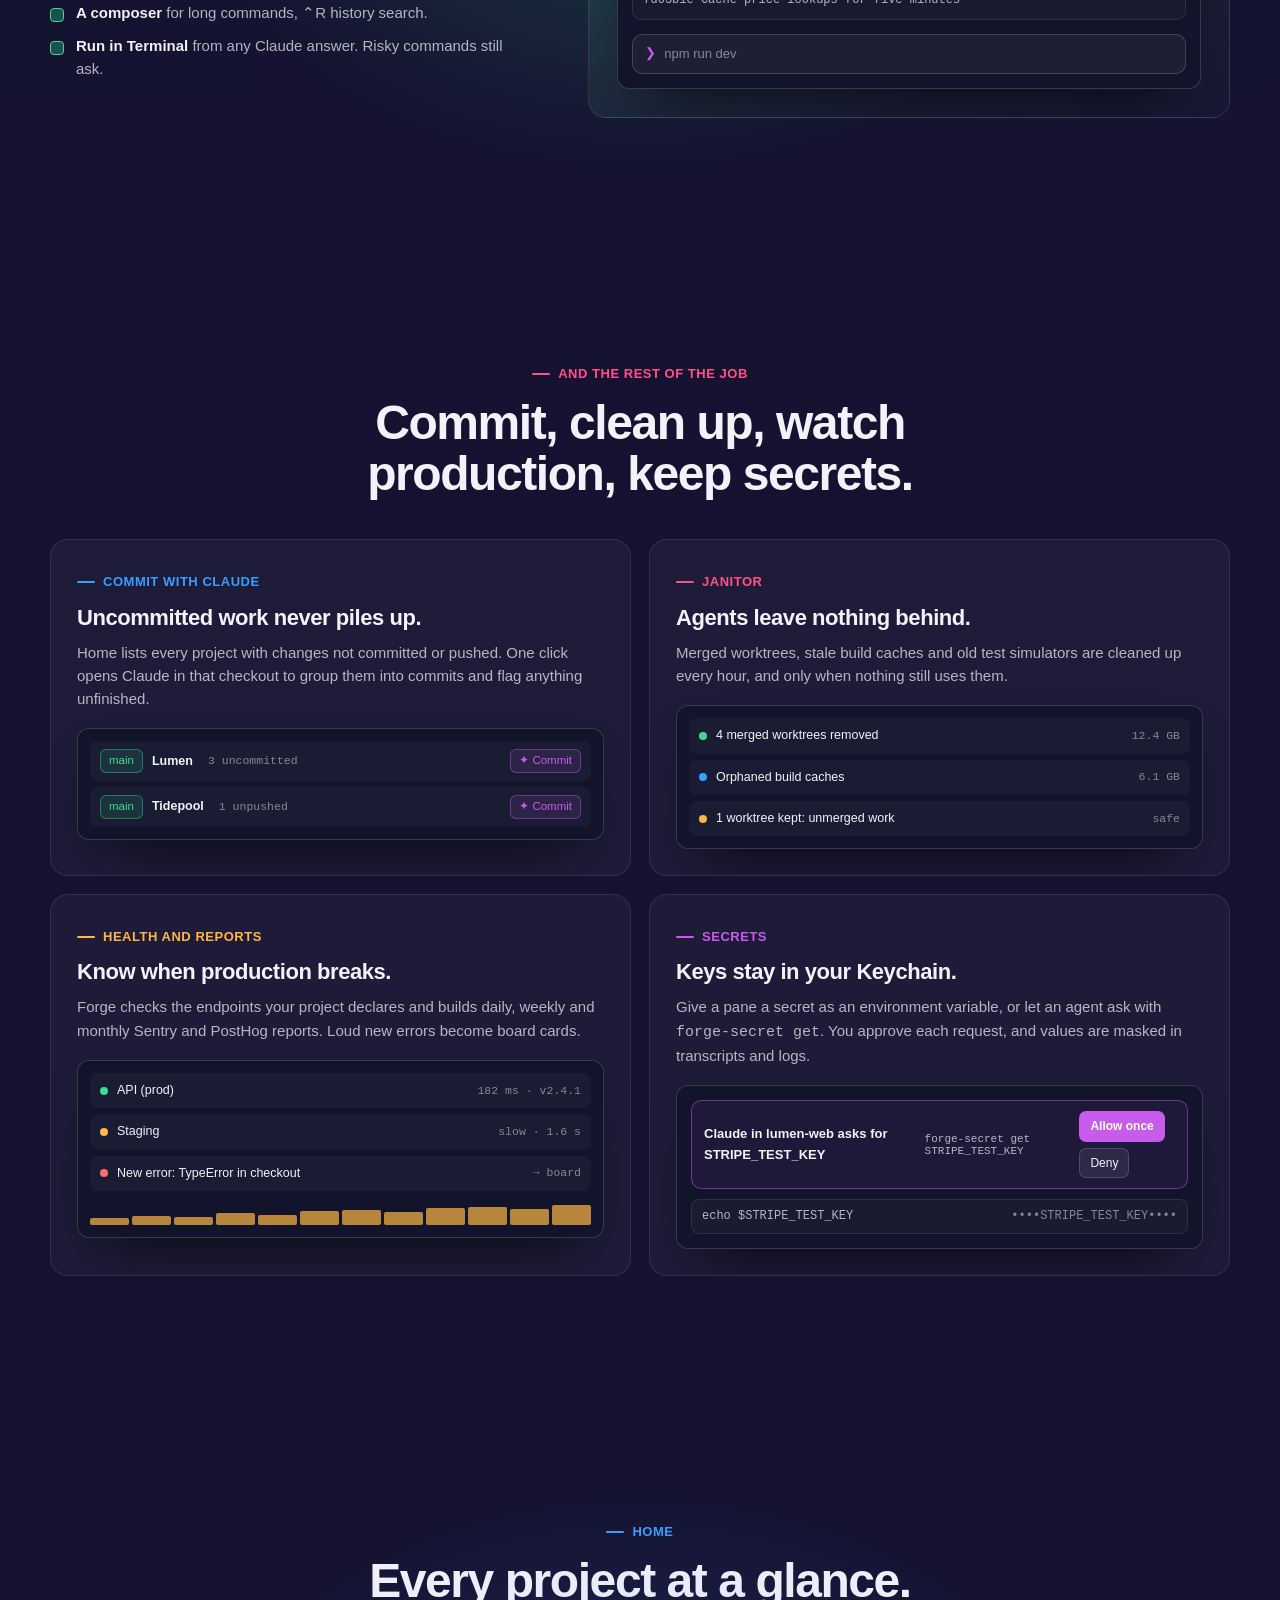
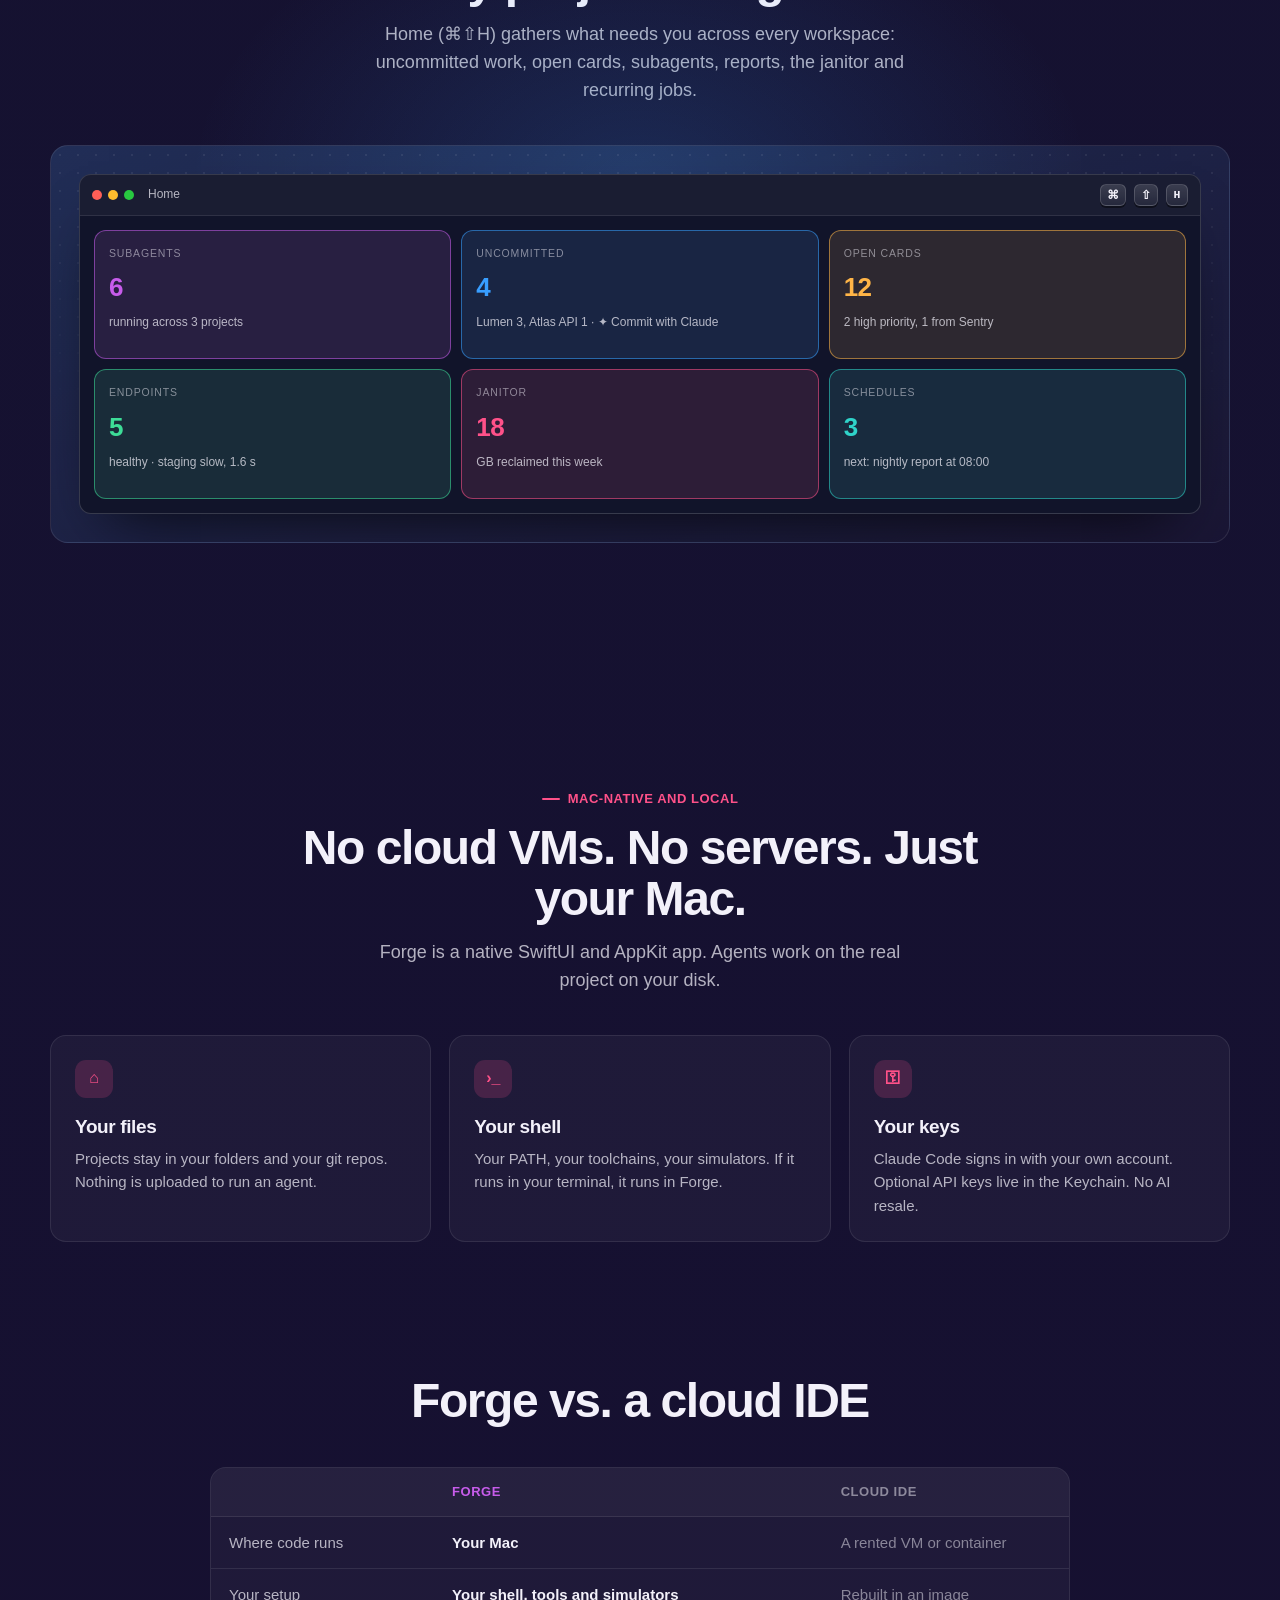
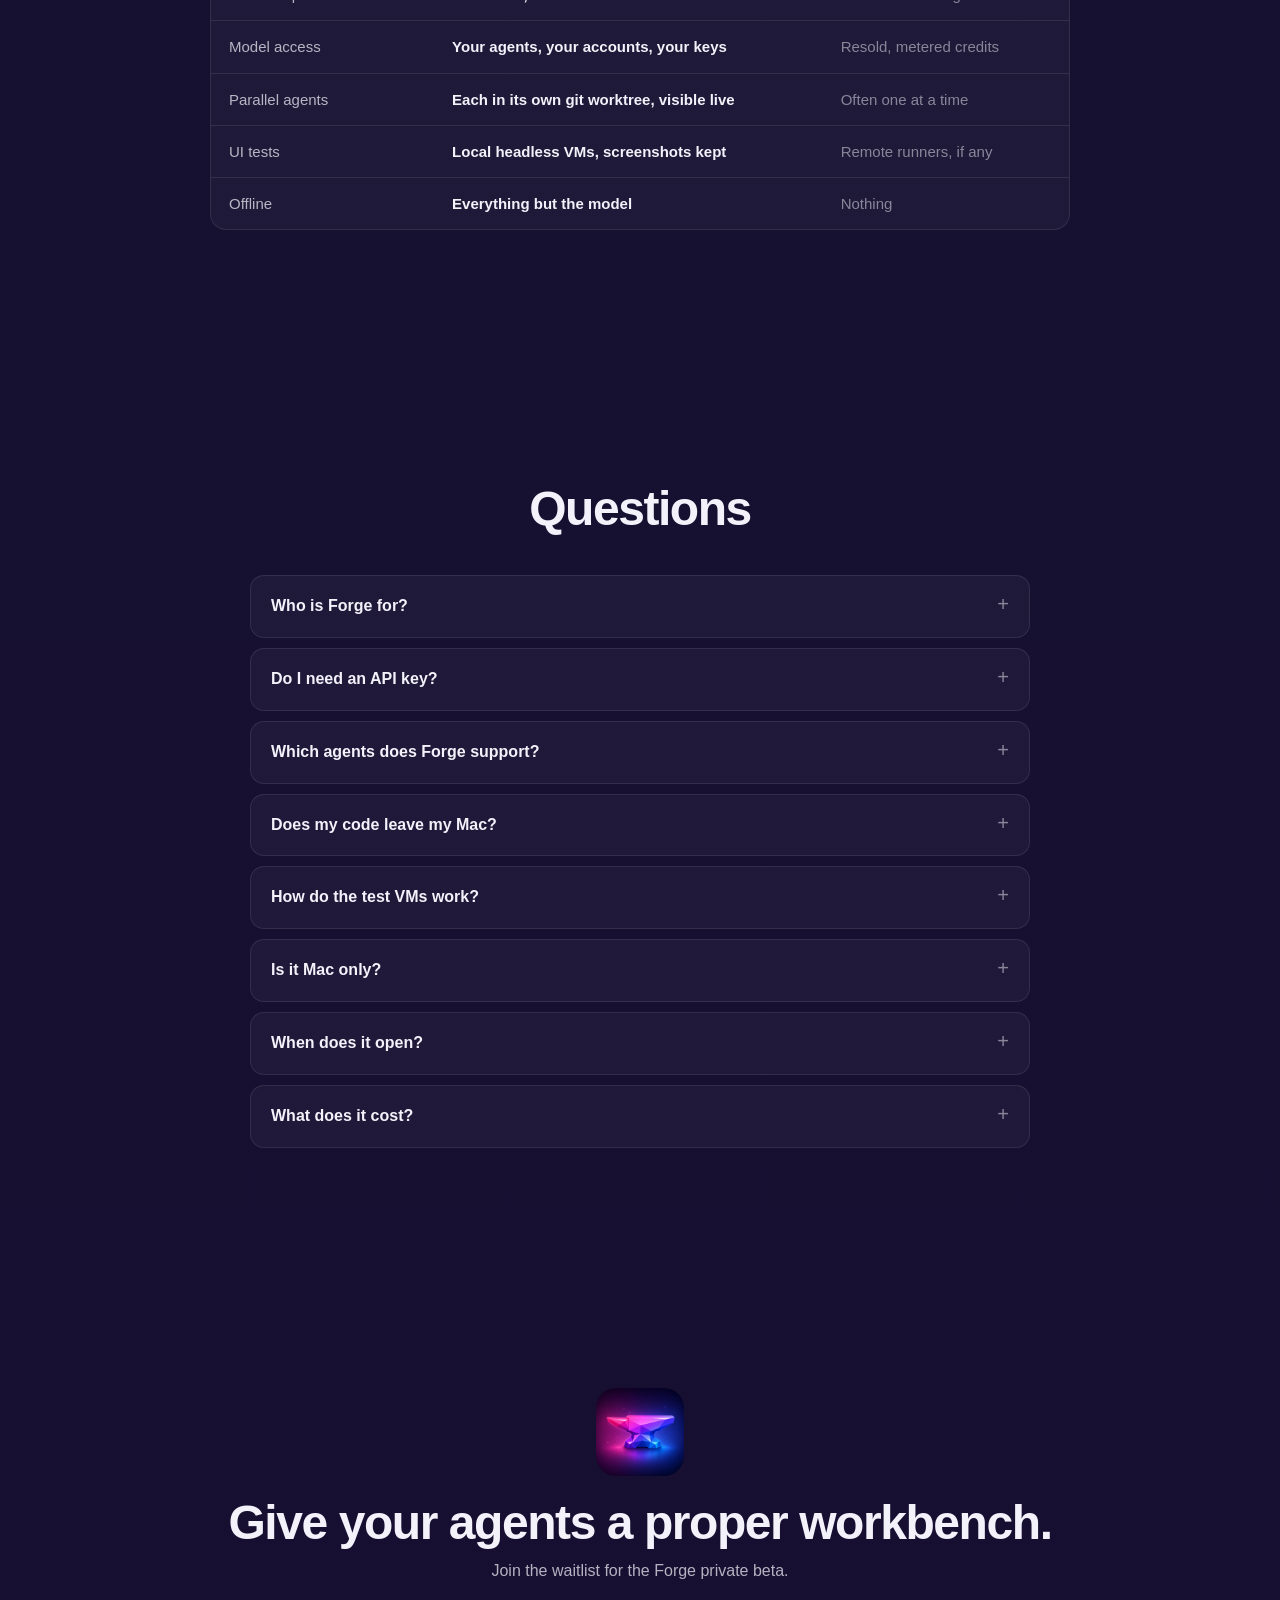
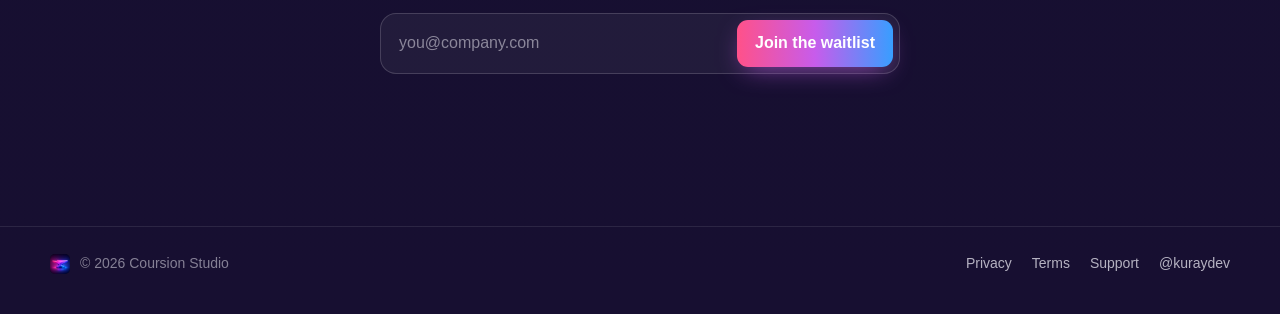
==== commit 303605d3: "Land section becomes a live git graph with a failing gate sent back to its agent; add Codex, Cursor " ====
--- a/index.html
+++ b/index.html
@@ -9,7 +9,7 @@
   <link rel="icon" type="image/png" href="icon.png" />
   <link rel="apple-touch-icon" href="icon.png" />
   <link rel="stylesheet" href="home.css?v=3" />
-  <link rel="stylesheet" href="stages.css?v=11" />
+  <link rel="stylesheet" href="stages.css?v=14" />
   <meta name="theme-color" content="#0E1224" />
   <meta property="og:type" content="website" />
   <meta property="og:site_name" content="Forge" />
@@ -48,7 +48,7 @@
     <div class="hero-copy">
       <span class="badge"><span class="badge-dot"></span>Private beta · free during the beta</span>
       <h1>A whole team of coding agents.<br /><span class="grad">Working on your own Mac.</span></h1>
-      <p class="sub">Forge runs Claude Code in a harness: the right model for every job, a worktree of its own, and proof before anything lands. Watch the subagents work, test in VMs, plan on a board. Your files, your shell, your keys.</p>
+      <p class="sub">Forge runs Claude Code in a harness: the right model for every job, a worktree of its own, and proof before anything lands. Codex, Cursor Agent and aider work right beside it. Your files, your shell, your keys.</p>
       <div class="join" id="join">
         <form class="waitlist" method="POST" novalidate>
           <label class="sr-only" for="email-hero">Email address</label>
@@ -131,6 +131,20 @@
   </header>
 
   <main>
+    <section class="ag" aria-labelledby="ag-h">
+      <div class="wrap">
+        <h2 id="ag-h" class="reveal">Bring the agents you already use</h2>
+        <div class="ag-row">
+          <div class="ag-card lead reveal"><img src="agents/claude.png" alt="" width="44" height="44" /><b>Claude Code</b><span>Native UI, subagents and the full harness</span><em>harness</em></div>
+          <div class="ag-card reveal d1"><img src="agents/codex.png" alt="" width="44" height="44" /><b>Codex</b><span>OpenAI's agent in its own pane, same workspace</span></div>
+          <div class="ag-card reveal d2"><img src="agents/cursor.png" alt="" width="44" height="44" /><b>Cursor Agent</b><span>Cursor's CLI agent beside the rest</span></div>
+          <div class="ag-card reveal d3"><span class="ag-tile">aider</span><b>aider</b><span>Pair-programming in the terminal, with your keys</span></div>
+          <div class="ag-card keys reveal d3"><span class="ag-tile k">⚿</span><b>Your own keys</b><span>Anthropic, OpenAI, Moonshot or local Ollama for chat and side-by-side compare</span></div>
+        </div>
+        <p class="ag-note reveal">Forge finds the ones on your PATH and launches the first one you enable with ⌘⇧A. Each signs in with your own account.</p>
+      </div>
+    </section>
+
     <section class="inside" aria-labelledby="inside-h">
       <div class="wrap">
         <h2 id="inside-h">Everything an agent needs, already in the room</h2>
@@ -204,35 +218,33 @@
       </div>
     </section>
 
-    <section class="sec" id="ship" style="--accent:var(--green)" aria-labelledby="ship-h">
-      <div class="glowbg" aria-hidden="true"></div>
-      <div class="wrap split">
-        <div class="copy reveal">
+    <section class="sec ship" id="ship" style="--accent:var(--green)" aria-labelledby="ship-h">
+      <div class="glowbg" aria-hidden="true"></div>
+      <div class="wrap">
+        <div class="ship-head reveal">
           <span class="kicker">Proof, then ship</span>
-          <h2 id="ship-h">Agents prove their work before it lands.</h2>
-          <p class="lede">"Tests pass" has to be true for the exact commit handed back. Then Forge lands the branch and cleans up after it.</p>
-          <ul class="points">
-            <li><b>Verified hand-backs.</b> A subagent's "done" is checked against a green run of that exact tree, or sent back.</li>
-            <li><b>One-click Land.</b> Rebase on main, run your gate, fast-forward, bump the build, remove the worktree.</li>
-            <li><b>Failures go back to the agent</b> that owns the branch, with the failing lines.</li>
-            <li><b>Install when idle.</b> Your app rebuilds itself only once every agent has stopped working.</li>
-          </ul>
-        </div>
-        <div class="stage reveal d1" aria-hidden="true">
-          <div class="mock">
-            <div class="mbar"><span class="tl"><span></span><span></span><span></span></span>Land · forge/search-index<span class="sp"></span><span class="chip on" style="--c:#3DDC97">verified</span></div>
-            <div class="term">
-              <div><span class="p">$</span> forge-verify</div>
-              <div class="dim">vitest run · 214 passed</div>
-              <div class="ok">FORGE-VERIFY ok tree=9f3c2e1 checkout=lumen-web/agent-a41f</div>
-            </div>
-            <div class="flow">
-              <div class="step" style="--c:#3DDC97"><span class="n">1</span><div><b>Rebase onto main</b><span>3 commits, no conflicts</span></div><span class="chip on" style="--c:#3DDC97">done</span></div>
-              <div class="step" style="--c:#3DDC97"><span class="n">2</span><div><b>Run the gate</b><code>npm test &amp;&amp; npm run build</code></div><span class="chip on" style="--c:#3DDC97">green</span></div>
-              <div class="step" style="--c:#389EFF"><span class="n">3</span><div><b>Fast-forward main, bump build</b><span>worktree and branch removed</span></div><span class="chip on" style="--c:#389EFF">landed</span></div>
-              <div class="step" style="--c:#FFB547"><span class="n">4</span><div><b>Install when idle</b><span>waiting for 2 agents to finish</span></div><span class="chip on" style="--c:#FFB547">queued</span></div>
-            </div>
-          </div>
+          <h2 id="ship-h">Agents prove it.<br /><span class="grad">Forge lands it.</span></h2>
+          <p class="lede">Every finished branch waits in one place with its proof attached. One click rebases it, runs your gate, fast-forwards main, bumps the build and cleans up. If the gate fails, the failure goes straight back to the agent that wrote it.</p>
+        </div>
+        <figure class="ld reveal live" id="ld-demo">
+          <div class="fw ld-win">
+            <div class="ld-bar"><span class="fw-tl"><span></span><span></span><span></span></span><b>Ready to land</b><small>Lumen · main</small><span class="sp"></span><span class="ld-build">build <b data-ld-build>551</b></span></div>
+            <div class="ld-graph" aria-hidden="true"><svg data-ld-svg preserveAspectRatio="none"></svg></div>
+            <div class="ld-body">
+              <div class="ld-queue" data-ld-queue></div>
+              <div class="ld-run">
+                <div class="ld-steps" data-ld-steps></div>
+                <div class="ld-term" data-ld-term><div class="dim">Pick a branch and press Land.</div></div>
+              </div>
+            </div>
+            <div class="ld-foot"><span class="ld-idle" data-ld-idle><i></i><span>Nothing to install yet</span></span><span class="sp"></span><span class="ld-hint">Land runs under one lock, so two agents never race main.</span></div>
+          </div>
+        </figure>
+        <div class="ld-points">
+          <div class="reveal"><b>Verified hand-backs</b><p>A branch only shows up here after its agent passed <code>forge-verify</code> on that exact commit.</p></div>
+          <div class="reveal d1"><b>One click to main</b><p>Rebase, your gate, fast-forward, build bump, worktree and branch removed.</p></div>
+          <div class="reveal d2"><b>Failures go home</b><p>A red gate is sent to the agent that owns the branch, with the failing lines.</p></div>
+          <div class="reveal d3"><b>Install when idle</b><p>Your app rebuilds itself only once every agent has stopped working.</p></div>
         </div>
       </div>
     </section>
@@ -434,7 +446,7 @@
           <tbody>
             <tr><td>Where code runs</td><td class="us">Your Mac</td><td class="them">A rented VM or container</td></tr>
             <tr><td>Your setup</td><td class="us">Your shell, tools and simulators</td><td class="them">Rebuilt in an image</td></tr>
-            <tr><td>Model access</td><td class="us">Your Claude Code, your keys</td><td class="them">Resold, metered credits</td></tr>
+            <tr><td>Model access</td><td class="us">Your agents, your accounts, your keys</td><td class="them">Resold, metered credits</td></tr>
             <tr><td>Parallel agents</td><td class="us">Each in its own git worktree, visible live</td><td class="them">Often one at a time</td></tr>
             <tr><td>UI tests</td><td class="us">Local headless VMs, screenshots kept</td><td class="them">Remote runners, if any</td></tr>
             <tr><td>Offline</td><td class="us">Everything but the model</td><td class="them">Nothing</td></tr>
@@ -448,7 +460,8 @@
         <div class="center-head reveal"><h2 id="faq-h">Questions</h2></div>
         <div class="faq-list reveal">
           <details><summary>Who is Forge for?</summary><p>Developers on a Mac who already work with coding agents like Claude Code and want several of them on real projects, with terminals, a board and test VMs right beside them. It is built for iOS, web and Mac projects.</p></details>
-          <details><summary>Do I need an API key?</summary><p>Not for Claude Code. Forge runs the Claude Code you already have, signed in with your own account. Any other keys your projects need stay in your Keychain.</p></details>
+          <details><summary>Do I need an API key?</summary><p>Not for Claude Code, Codex or Cursor Agent. Forge runs the ones you already have, signed in with your own accounts. aider, the AI chat and any keys your projects need stay in your Keychain.</p></details>
+          <details><summary>Which agents does Forge support?</summary><p>Claude Code, Codex, Cursor Agent and aider, side by side in one workspace. Claude Code gets the native UI, subagent cards and the full harness with proof-gated hand-backs. The AI chat and Compare panes take Anthropic, OpenAI, Moonshot or a local Ollama model.</p></details>
           <details><summary>Does my code leave my Mac?</summary><p>Only what your agent sends to its model provider, exactly as when you run Claude Code in a terminal. Forge puts no server of its own between you and your code.</p></details>
           <details><summary>How do the test VMs work?</summary><p>Forge runs app and UI tests inside throwaway macOS virtual machines on your own Mac, so agents can launch apps, boot simulators and take screenshots without touching your screen.</p></details>
           <details><summary>Is it Mac only?</summary><p>Yes. Forge is a native Mac app and needs macOS 15 (Sequoia) or later.</p></details>
@@ -549,5 +562,6 @@
   <script src="stages.js?v=7" defer></script>
   <script src="panes.js?v=2" defer></script>
   <script src="harness.js?v=1" defer></script>
+  <script src="land.js?v=2" defer></script>
 </body>
 </html>
--- a/stages.css
+++ b/stages.css
@@ -403,3 +403,109 @@
 .hx-try button.on { background: color-mix(in srgb, var(--accent) 30%, rgba(255,255,255,0.04)); }
 @media (prefers-reduced-motion: reduce) { .hx-row, .hx-row.hook.fail { animation: none; } }
 @media (max-width: 860px) { .hx { height: 540px; } .hx-bar .ty, .hx-bar code { display: none; } }
+
+.ship .ship-head { text-align: center; max-width: 760px; margin: 0 auto 34px; }
+.ship .ship-head .lede { margin: 0 auto; }
+.ship h2 { font-size: clamp(34px, 5.4vw, 60px); }
+.ld { position: relative; margin: 0 auto; max-width: 1120px; }
+.ld::before { content: ""; position: absolute; inset: -40px -60px; background: radial-gradient(closest-side, rgba(61,220,151,0.18), transparent 70%); pointer-events: none; }
+.ld-win { display: flex !important; flex-direction: column; height: auto; }
+.ld-bar { display: flex; align-items: center; gap: 10px; padding: 10px 16px; border-bottom: 1px solid rgba(255,255,255,0.07); font-size: 13px; }
+.ld-bar .fw-tl { padding: 0; margin-right: 6px; }
+.ld-build { font-size: 12px; color: var(--ink-3); }
+.ld-build b { font: 700 13px var(--mono); color: var(--green); }
+.ld-graph { height: 170px; padding: 8px 16px 0; border-bottom: 1px solid rgba(255,255,255,0.07); background: radial-gradient(ellipse at 30% 100%, rgba(61,220,151,0.07), transparent 60%); }
+.ld-graph svg { width: 100%; height: 100%; display: block; overflow: visible; }
+.ld-main { stroke: rgba(255,255,255,0.55); stroke-width: 3; stroke-linecap: round; }
+.ld-main.future { stroke: rgba(255,255,255,0.12); stroke-dasharray: 3 7; }
+.ld-name { fill: var(--ink-3); font: 600 11px var(--mono); }
+.ld-br { fill: none; stroke-width: 3; stroke-linecap: round; transition: opacity 0.4s ease; }
+.ld-br.draw { stroke-dasharray: 600; stroke-dashoffset: 600; animation: ld-draw 0.8s var(--ease-out) forwards; }
+@keyframes ld-draw { to { stroke-dashoffset: 0; } }
+.ld-br.failed { stroke-dasharray: 6 5; }
+.ld-br.fixing { opacity: 0.55; stroke-dasharray: 6 5; animation: ld-march 0.8s linear infinite; }
+@keyframes ld-march { to { stroke-dashoffset: -22; } }
+.ld-dot { stroke: #14102a; stroke-width: 2.5; }
+.ld-dot.fixing { opacity: 0.6; }
+.ld-lbl { fill: var(--ink-2); font: 600 11.5px var(--mono); }
+.ld-lbl.failed { fill: #FF6B6B; }
+.ld-lbl.landing { fill: var(--ink); }
+.ld-mdot { stroke: #14102a; stroke-width: 2.5; }
+.ld-mlbl { fill: var(--ink-2); font: 600 10.5px var(--mono); }
+.ld-halo { animation: ld-halo 1.4s var(--ease-out) both; transform-box: fill-box; transform-origin: center; }
+@keyframes ld-halo { from { transform: scale(2.2); opacity: 0.9; } }
+.ld-body { display: grid; grid-template-columns: 1fr 1.15fr; min-height: 300px; }
+.ld-queue { padding: 14px; display: flex; flex-direction: column; gap: 9px; border-right: 1px solid rgba(255,255,255,0.07); }
+.ld-card { display: flex; align-items: center; gap: 11px; padding: 10px 12px; border-radius: 12px; background: rgba(255,255,255,0.035); border: 1px solid rgba(255,255,255,0.08); border-left: 3px solid var(--c); transition: border-color 0.3s ease, background 0.3s ease, opacity 0.4s ease, transform 0.4s var(--ease-out); animation: sa-in 0.4s var(--ease-out) both; }
+.ld-card canvas.mascot { width: 38px; height: 38px; }
+.ld-card .tx { flex: 1; min-width: 0; display: grid; gap: 3px; text-align: left; }
+.ld-card .tx b { font: 700 12.5px var(--mono); white-space: nowrap; overflow: hidden; text-overflow: ellipsis; }
+.ld-card .meta { display: flex; gap: 8px; align-items: center; font-size: 11px; color: var(--ink-3); }
+.ld-card .mc { padding: 1px 7px; border-radius: 6px; font-size: 10.5px; font-weight: 600; color: var(--c); background: color-mix(in srgb, var(--c) 16%, transparent); border: 1px solid color-mix(in srgb, var(--c) 40%, transparent); }
+.ld-card .proof { font-size: 11.5px; color: var(--ink-2); }
+.ld-card .proof .ok { color: var(--green); font-weight: 700; }
+.ld-card .proof .bad { color: #FF6B6B; font-weight: 700; }
+.ld-go { all: unset; cursor: pointer; padding: 7px 14px; border-radius: 9px; font-size: 12.5px; font-weight: 700; color: #06281a; background: linear-gradient(180deg, #5BF0B0, #2CC486); box-shadow: 0 6px 16px -8px rgba(61,220,151,0.8); transition: transform 0.15s var(--ease-out), opacity 0.2s ease, background 0.2s ease; white-space: nowrap; }
+.ld-go:hover { transform: translateY(-1px); }
+.ld-go:active { transform: scale(0.96); }
+.ld-go:focus-visible { outline: 2px solid var(--green); outline-offset: 2px; }
+.ld-go[disabled] { cursor: default; background: rgba(255,255,255,0.08); color: var(--ink-2); box-shadow: none; transform: none; }
+.ld-card.landing { background: rgba(61,220,151,0.06); border-color: rgba(61,220,151,0.35); }
+.ld-card.failed { background: rgba(255,90,90,0.07); border-color: rgba(255,90,90,0.45); border-left-color: #FF6B6B; animation: hx-shake 0.45s ease; }
+.ld-card.fixing .proof { color: #FFB33D; }
+.ld-card.landed { background: rgba(61,220,151,0.08); border-color: rgba(61,220,151,0.5); }
+.ld-card.leave { opacity: 0; transform: translateX(-12px) scale(0.98); }
+.ld-empty { margin: auto; color: var(--ink-3); font-size: 13px; }
+.ld-run { display: flex; flex-direction: column; min-width: 0; }
+.ld-steps { display: grid; grid-template-columns: repeat(4, 1fr); gap: 6px; padding: 14px 14px 10px; }
+.ld-step { display: grid; justify-items: center; gap: 6px; text-align: center; font-size: 11px; color: var(--ink-3); }
+.ld-step i { width: 26px; height: 26px; border-radius: 50%; display: grid; place-items: center; font: 700 11px var(--mono); font-style: normal; background: rgba(255,255,255,0.05); border: 2px solid rgba(255,255,255,0.12); transition: all 0.3s ease; }
+.ld-step.now { color: var(--ink); }
+.ld-step.now i { border-color: var(--green); color: var(--green); animation: pulse 1.6s ease-out infinite; box-shadow: 0 0 0 0 rgba(61,220,151,0.5); }
+.ld-step.done { color: var(--ink-2); }
+.ld-step.done i { background: var(--green); border-color: var(--green); color: #06281a; }
+.ld-step.fail { color: #FF6B6B; }
+.ld-step.fail i { background: #FF6B6B; border-color: #FF6B6B; color: #2a0808; }
+.ld-term { flex: 1; margin: 0 14px 14px; padding: 10px 12px; border-radius: 10px; background: rgba(0,0,0,0.3); border: 1px solid rgba(255,255,255,0.07); font: 11.5px/1.65 var(--mono); color: var(--ink); text-align: left; overflow: hidden; display: flex; flex-direction: column; justify-content: flex-end; min-height: 170px; }
+.ld-term > div { animation: sa-in 0.3s var(--ease-out) both; white-space: nowrap; overflow: hidden; text-overflow: ellipsis; }
+.ld-term .p { color: #9b8cff; }
+.ld-term .dim, .ld-term > .dim { color: var(--ink-3); }
+.ld-term .ok { color: var(--green); }
+.ld-term .bad { color: #FF6B6B; }
+.ld-term .warn { color: #FFB33D; }
+.ld-foot { display: flex; align-items: center; gap: 12px; padding: 10px 16px; border-top: 1px solid rgba(255,255,255,0.07); font-size: 12px; color: var(--ink-3); }
+.ld-idle { display: inline-flex; align-items: center; gap: 8px; color: var(--ink-2); }
+.ld-idle i { width: 9px; height: 9px; border-radius: 50%; background: rgba(255,255,255,0.2); }
+.ld-idle.wait i { background: #FFB33D; animation: pulse 1.6s ease-out infinite; }
+.ld-idle.done { color: var(--green); font-weight: 600; }
+.ld-idle.done i { background: var(--green); }
+.ld-points { display: grid; grid-template-columns: repeat(4, 1fr); gap: 14px; max-width: 1120px; margin: 26px auto 0; }
+.ld-points > div { padding: 16px; border-radius: 14px; background: rgba(255,255,255,0.03); border: 1px solid var(--stroke); text-align: left; }
+.ld-points b { font-size: 15px; }
+.ld-points p { margin: 6px 0 0; font-size: 13.5px; color: var(--ink-2); }
+.ld-points code { font: 0.9em var(--mono); white-space: nowrap; }
+@media (max-width: 900px) {
+  .ld-body { grid-template-columns: 1fr; }
+  .ld-queue { border-right: 0; border-bottom: 1px solid rgba(255,255,255,0.07); }
+  .ld-points { grid-template-columns: 1fr 1fr; }
+  .ld-hint { display: none; }
+  .ld-graph { height: 120px; }
+}
+@media (max-width: 520px) { .ld-points { grid-template-columns: 1fr; } .ld-steps span { font-size: 10px; } }
+@media (prefers-reduced-motion: reduce) { .ld-card, .ld-term > div, .ld-br.draw, .ld-halo, .ld-br.fixing { animation: none; } .ld-br.draw { stroke-dashoffset: 0; } }
+
+.ag { padding: 56px 0 8px; }
+.ag h2 { text-align: center; font-size: clamp(22px, 3vw, 28px); margin: 0 0 22px; }
+.ag-row { display: grid; grid-template-columns: 1.25fr repeat(4, 1fr); gap: 12px; }
+.ag-card { position: relative; display: grid; align-content: start; gap: 6px; padding: 16px; border-radius: 16px; background: rgba(255,255,255,0.03); border: 1px solid var(--stroke); text-align: left; transition: transform 0.25s var(--ease-out), border-color 0.25s ease, background 0.25s ease; }
+.ag-card:hover { transform: translateY(-3px); border-color: var(--stroke-2); background: rgba(255,255,255,0.05); }
+.ag-card img, .ag-tile { width: 44px; height: 44px; border-radius: 11px; margin-bottom: 6px; box-shadow: 0 8px 18px -10px rgba(0,0,0,0.8); }
+.ag-tile { display: grid; place-items: center; font: 700 12px var(--mono); color: #0d2a1a; background: linear-gradient(145deg, #9CF5C6, #34B97C); }
+.ag-tile.k { font-size: 20px; color: #fff; background: linear-gradient(145deg, #C9A2FF, #6B3FE4); }
+.ag-card b { font-size: 15px; }
+.ag-card span { font-size: 13px; color: var(--ink-2); line-height: 1.45; }
+.ag-card em { position: absolute; top: 14px; right: 14px; font-style: normal; font-size: 10.5px; font-weight: 700; letter-spacing: 0.06em; text-transform: uppercase; color: var(--green); padding: 2px 8px; border-radius: 999px; background: rgba(61,220,151,0.12); border: 1px solid rgba(61,220,151,0.4); }
+.ag-card.lead { border-color: rgba(217,119,87,0.45); background: linear-gradient(160deg, rgba(217,119,87,0.12), rgba(255,255,255,0.02)); }
+.ag-note { text-align: center; color: var(--ink-3); font-size: 13px; margin: 16px 0 0; }
+@media (max-width: 980px) { .ag-row { grid-template-columns: 1fr 1fr; } .ag-card.lead { grid-column: span 2; } }
+@media (max-width: 520px) { .ag-row { grid-template-columns: 1fr; } .ag-card.lead { grid-column: auto; } }
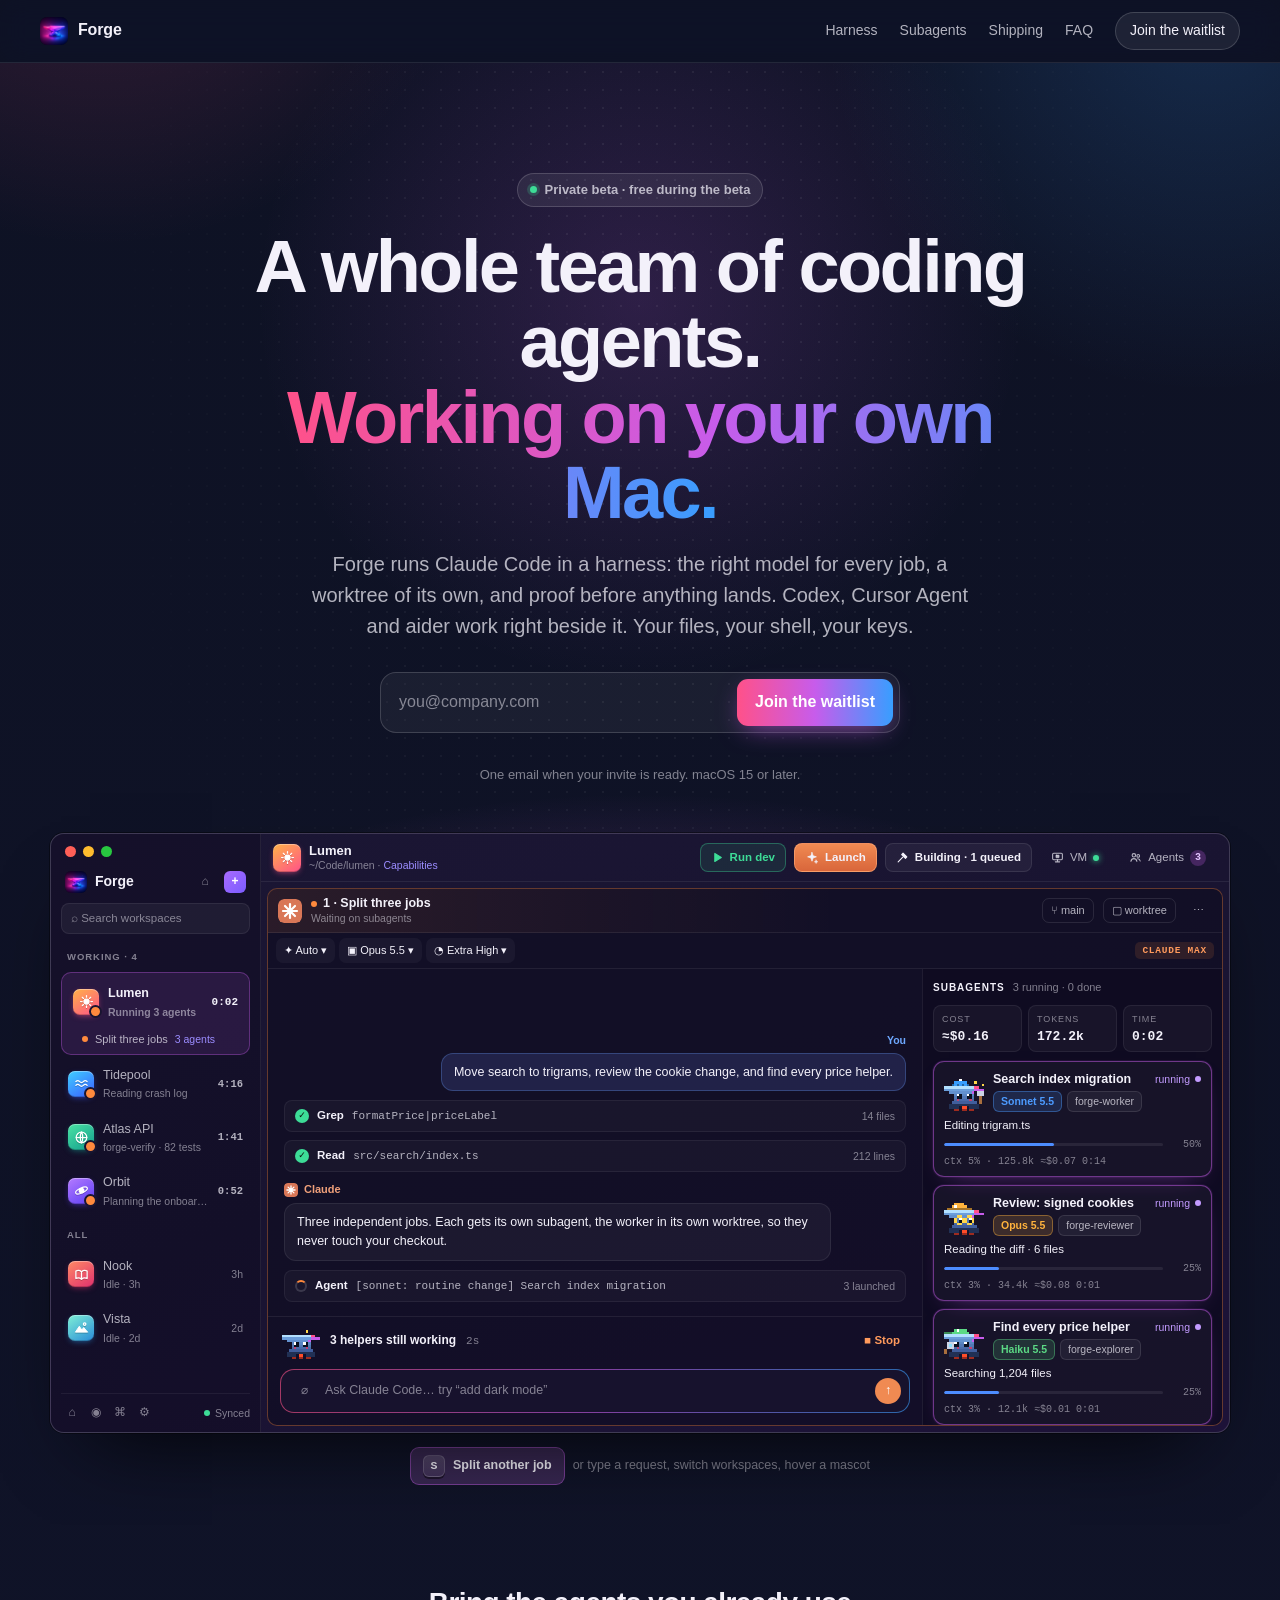
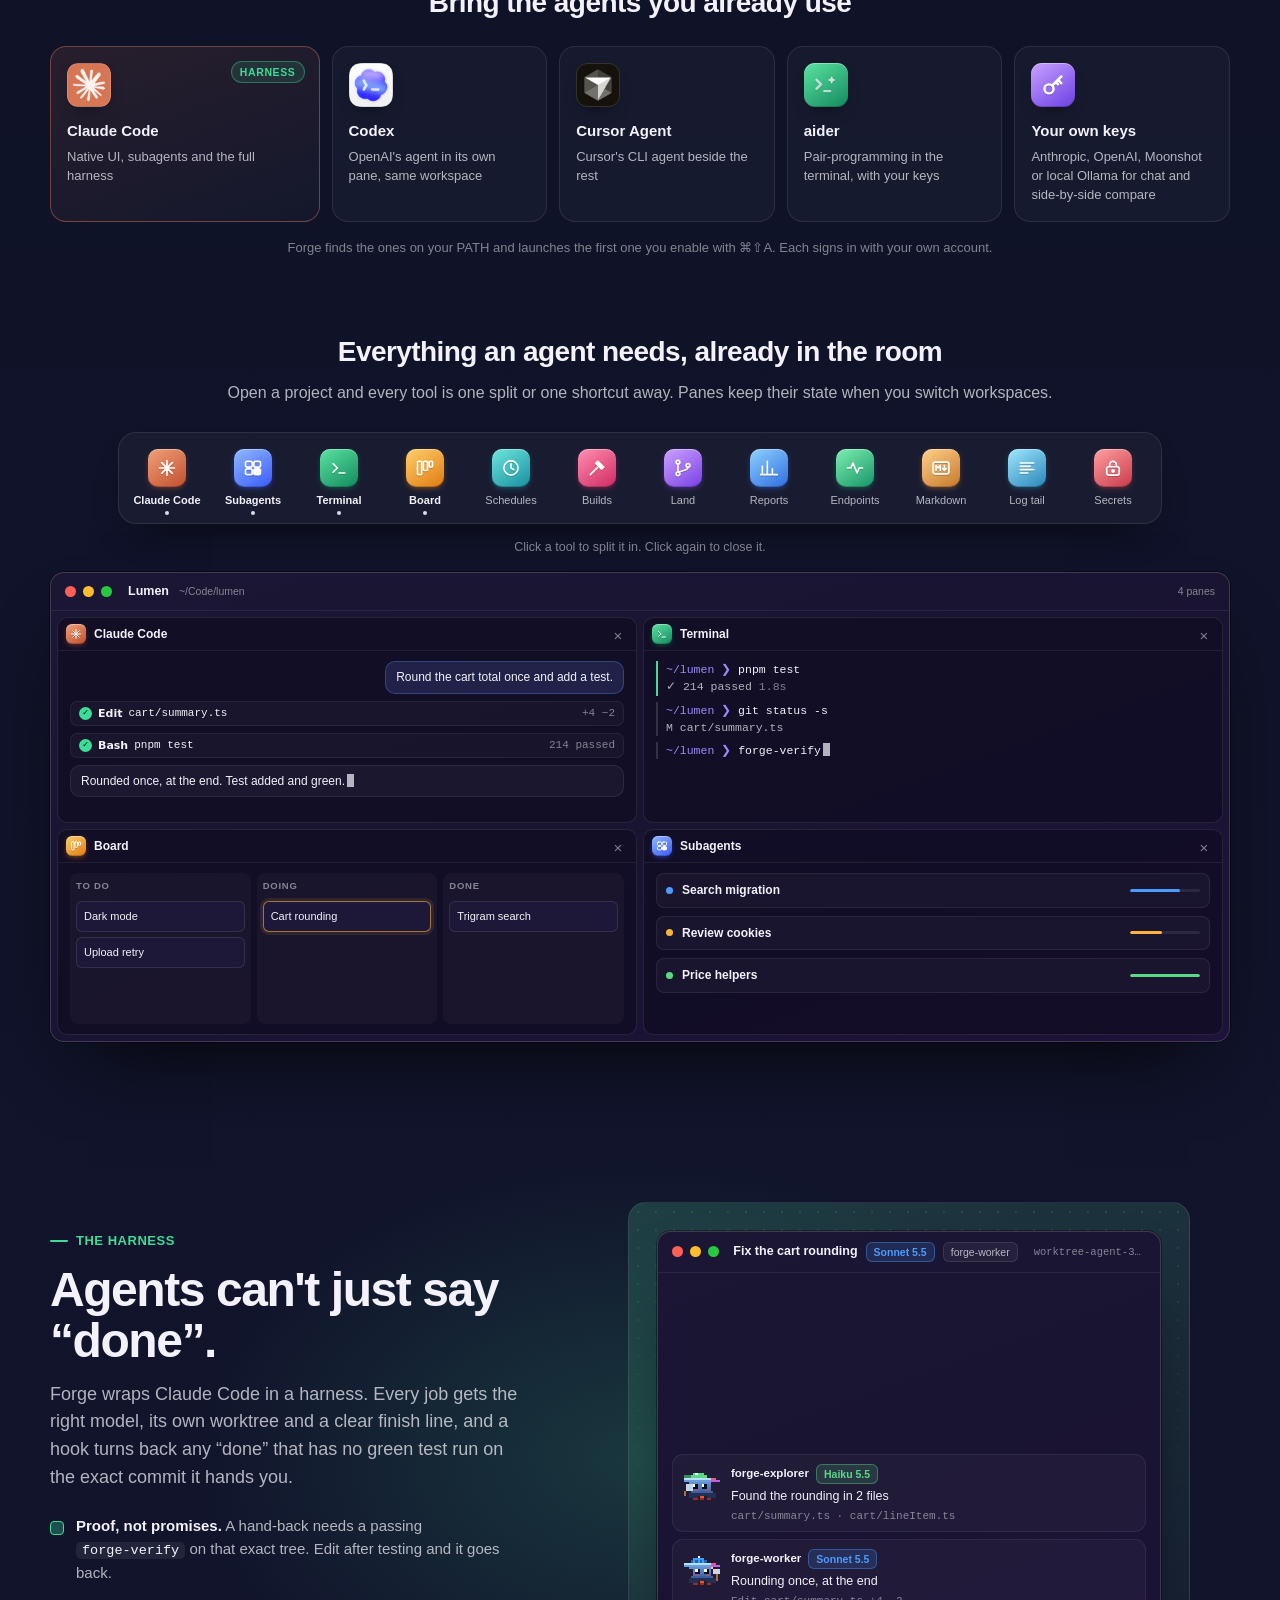
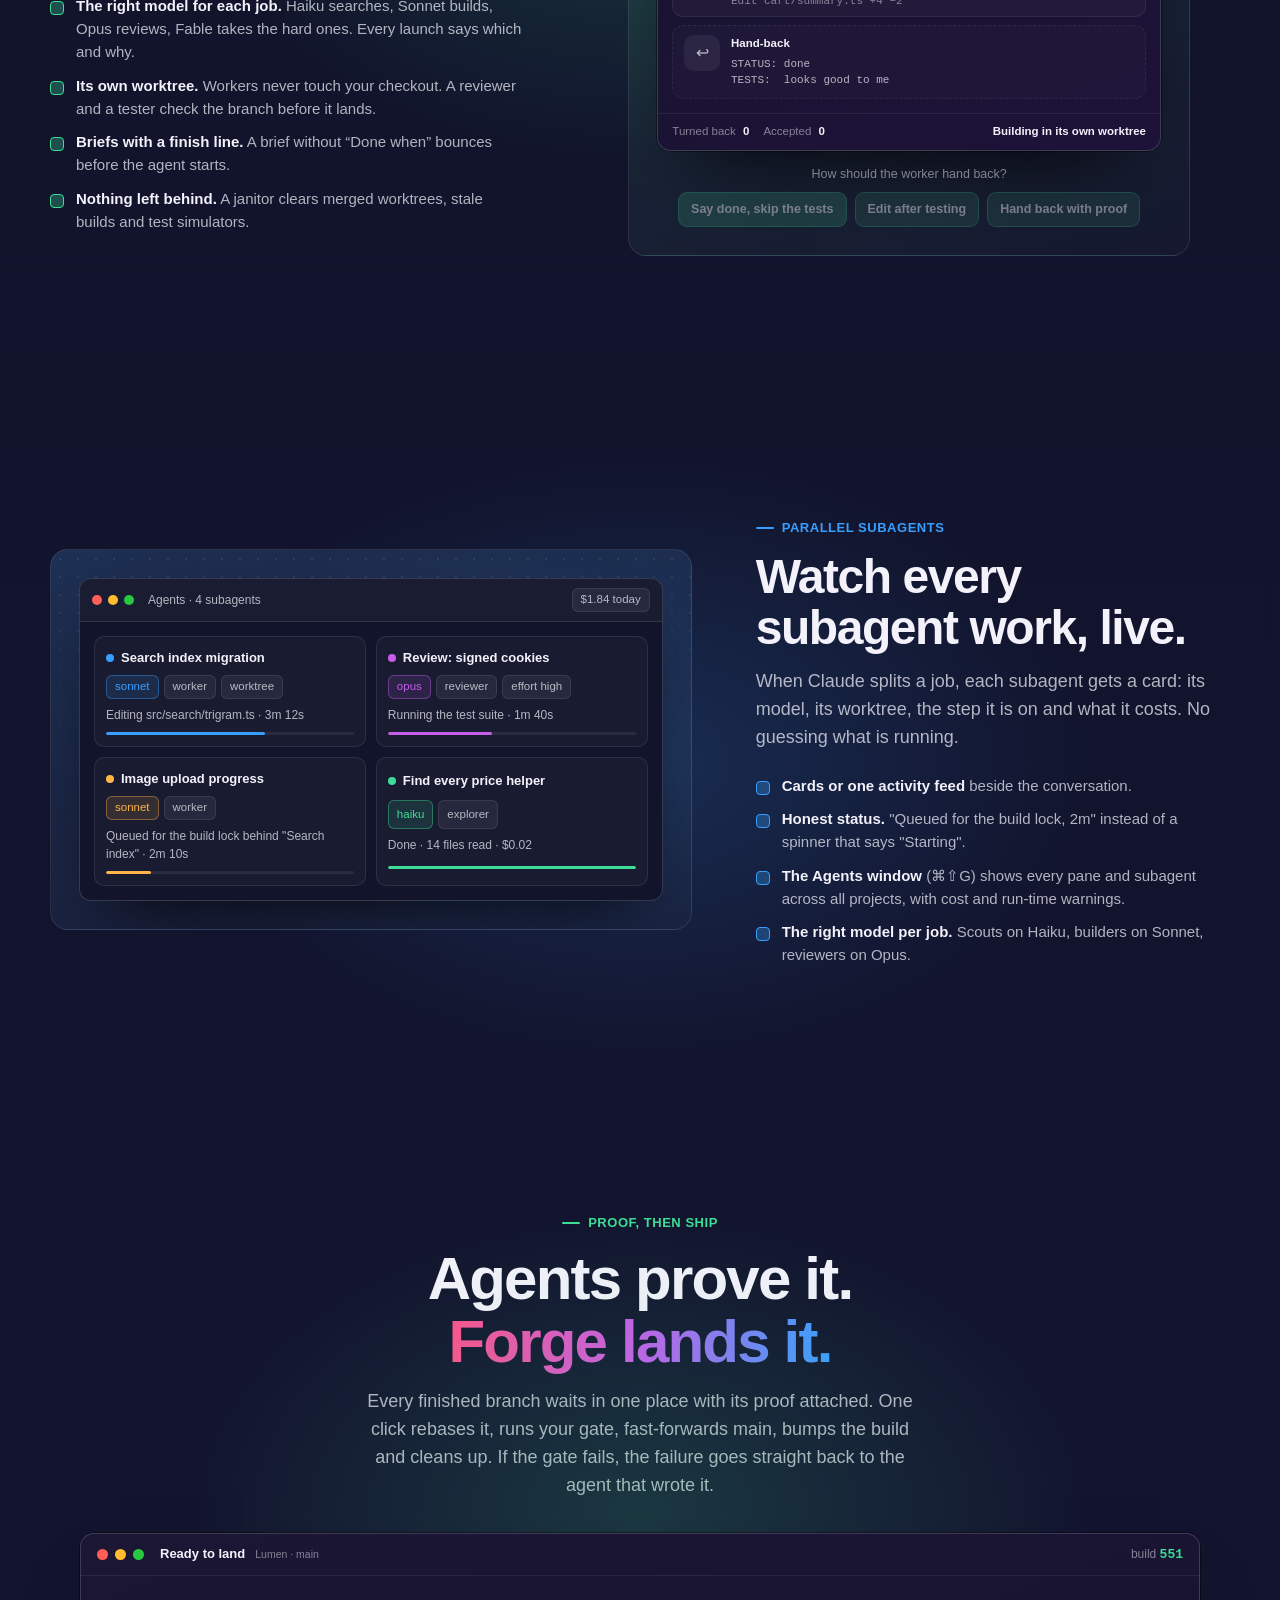
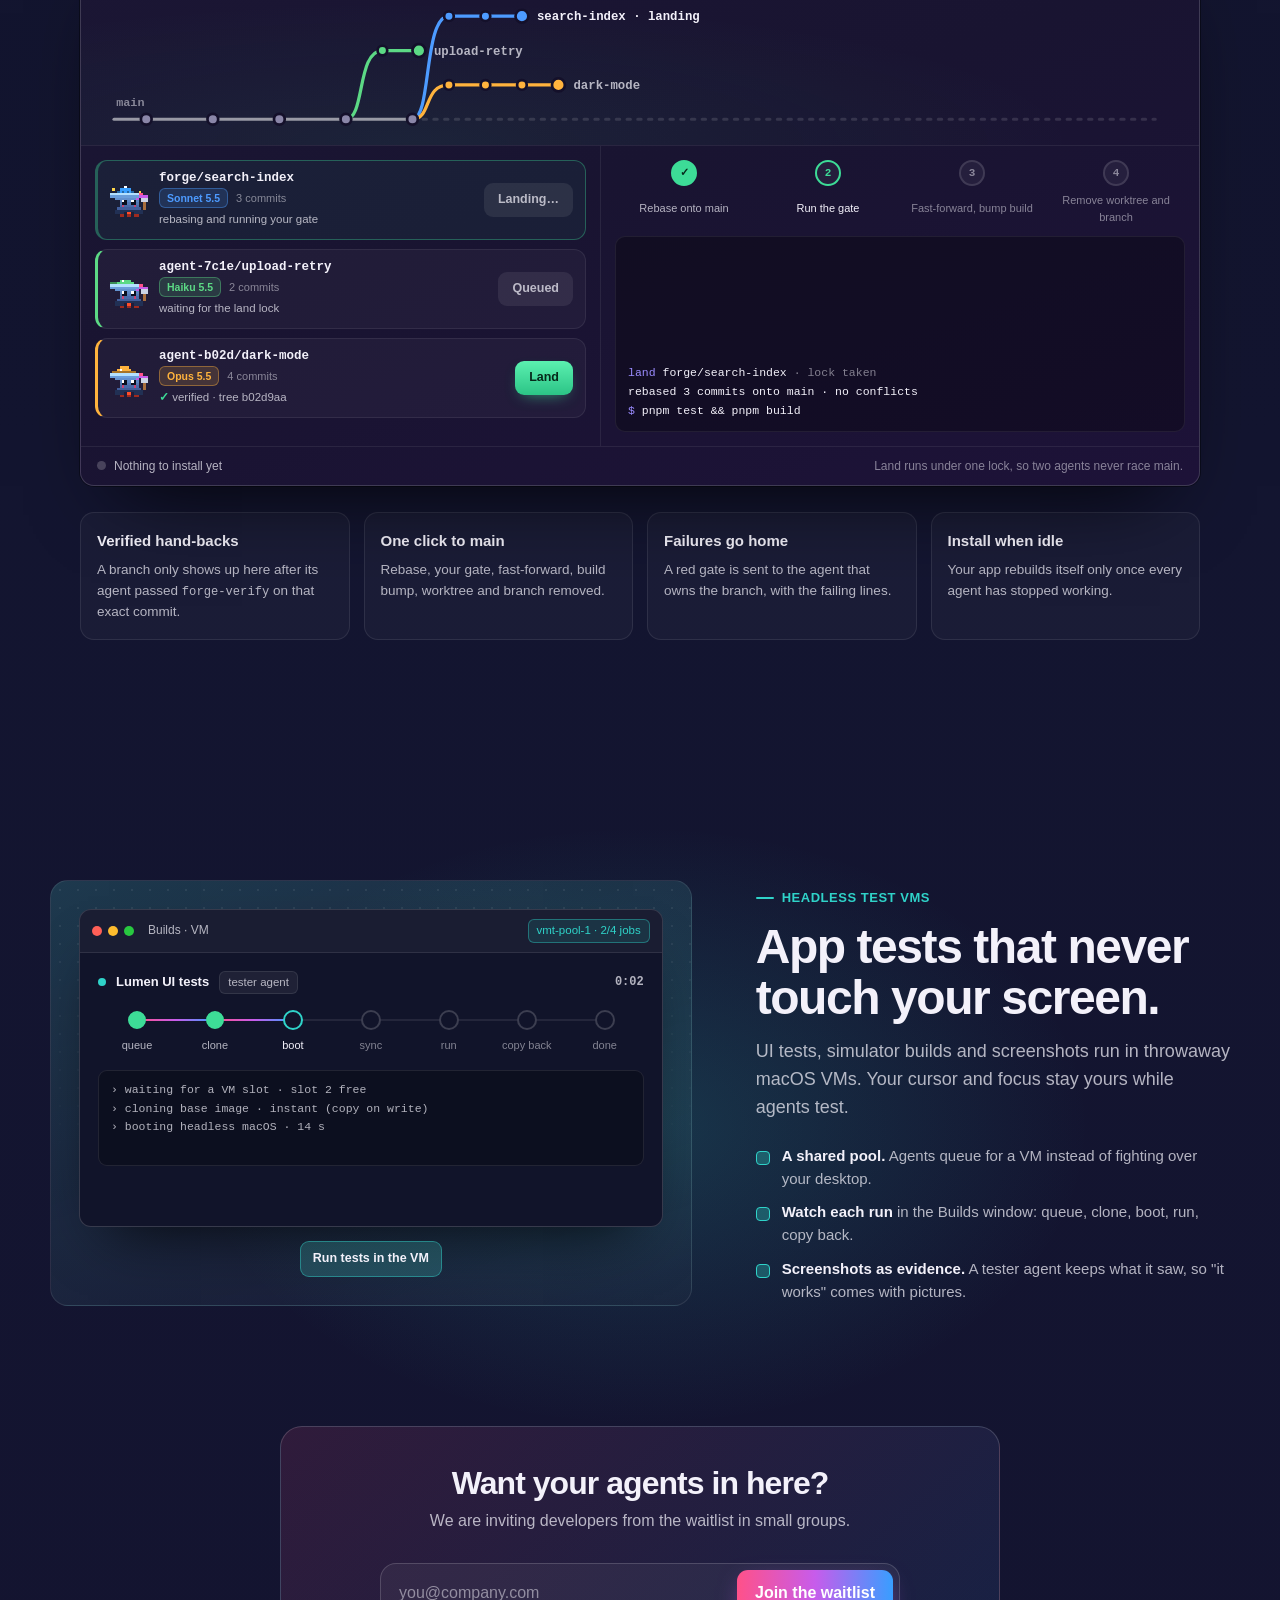
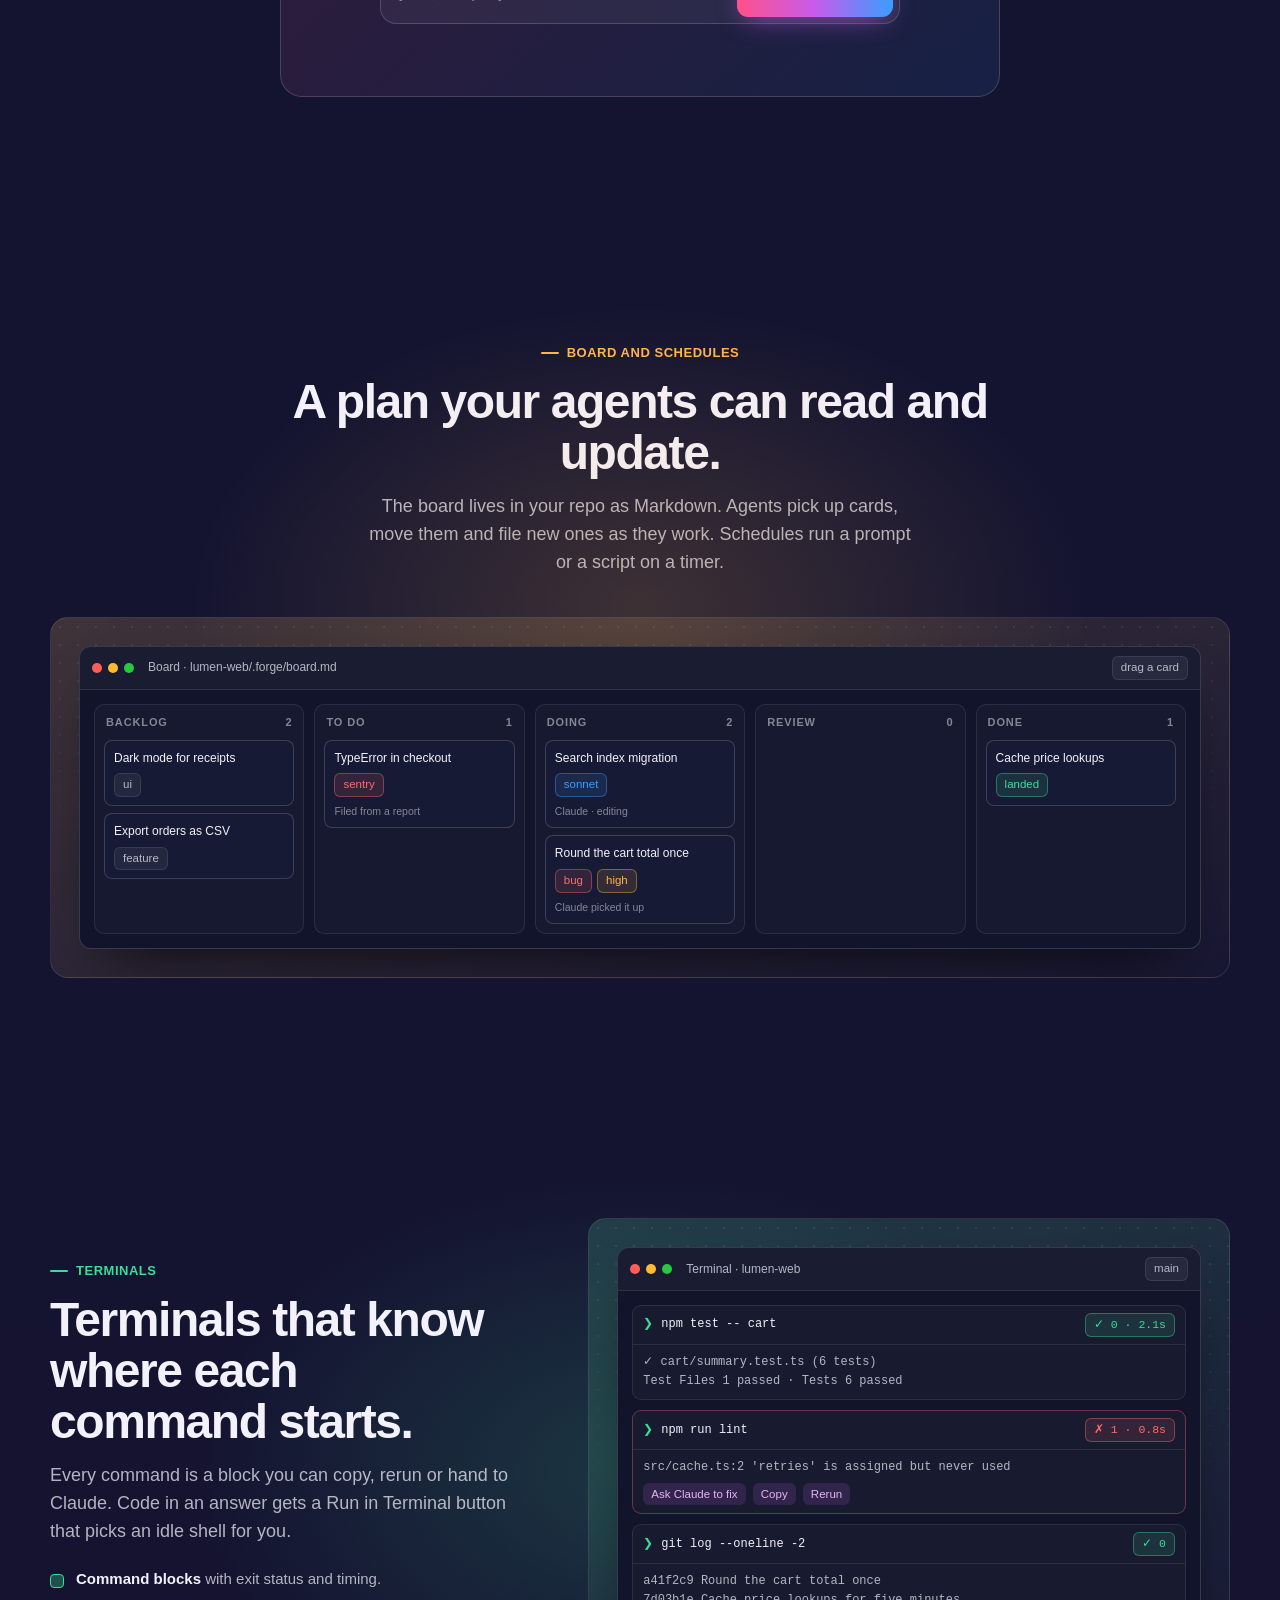
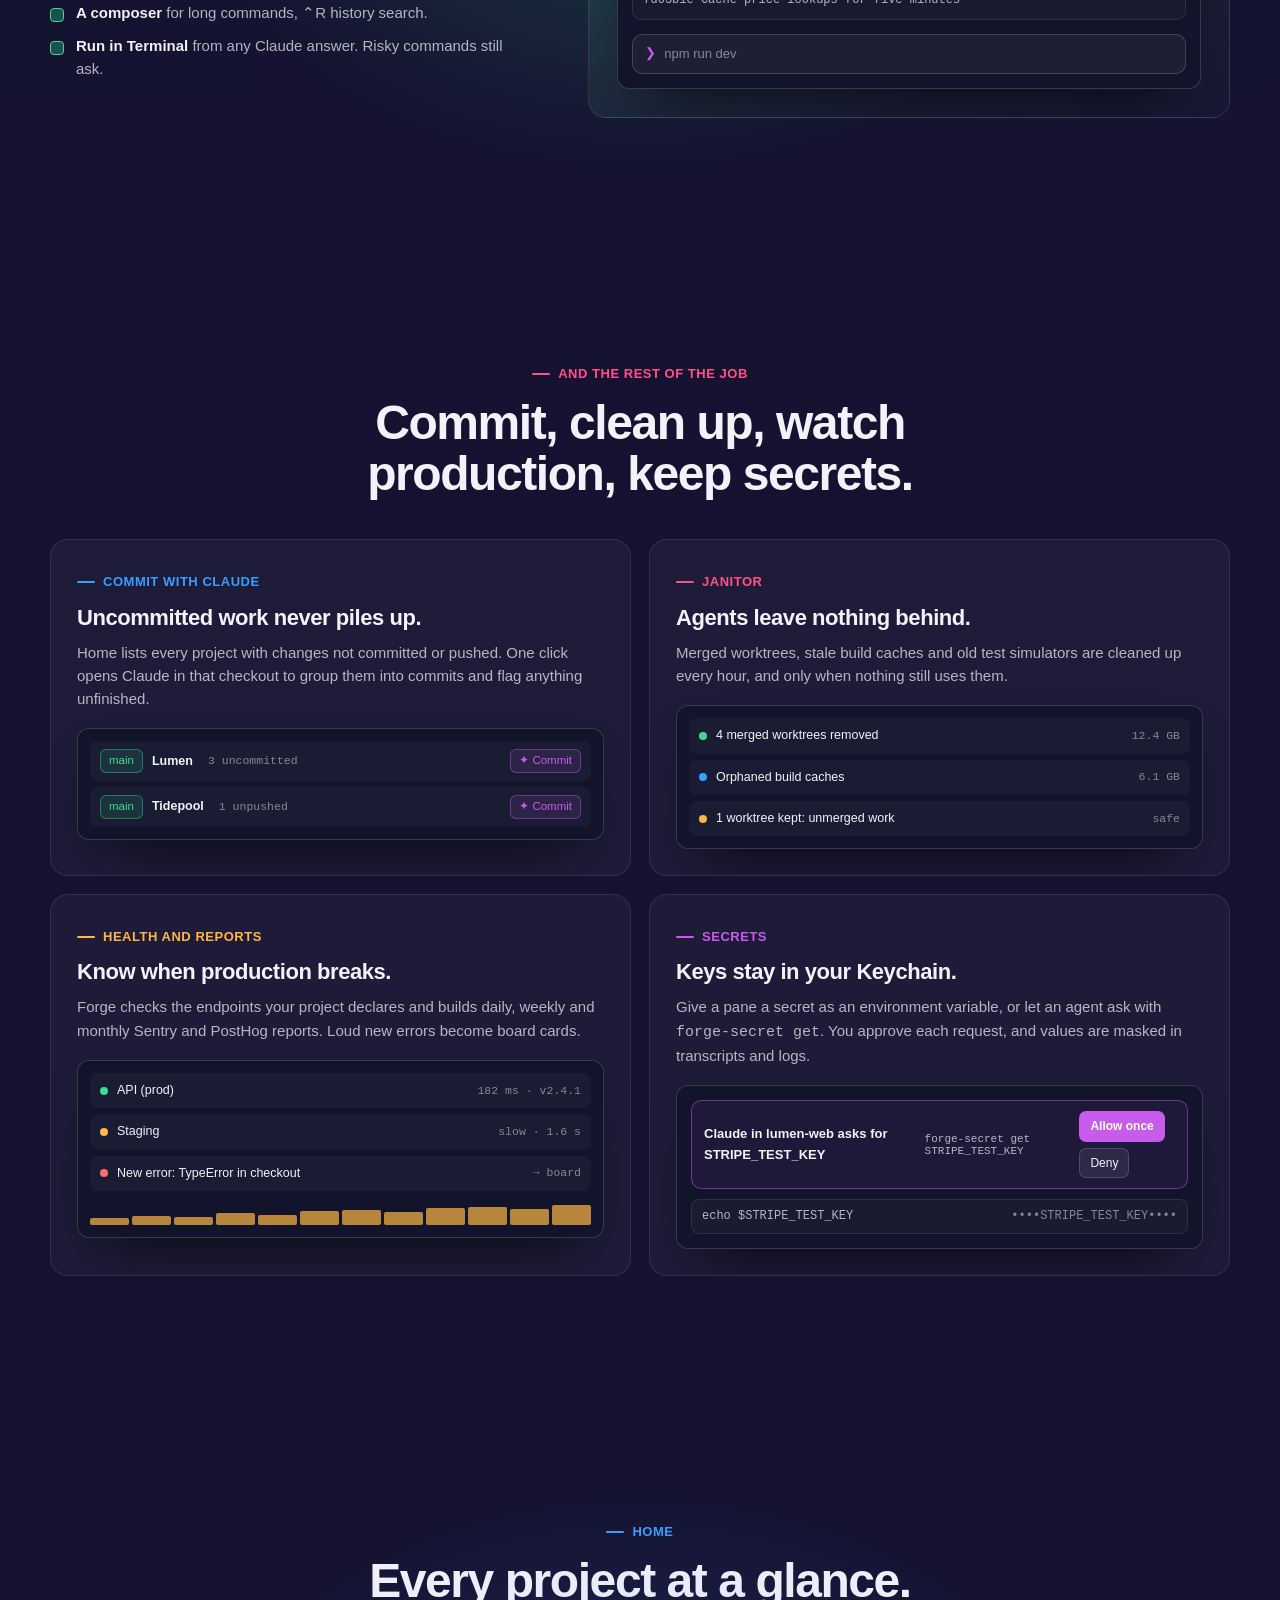
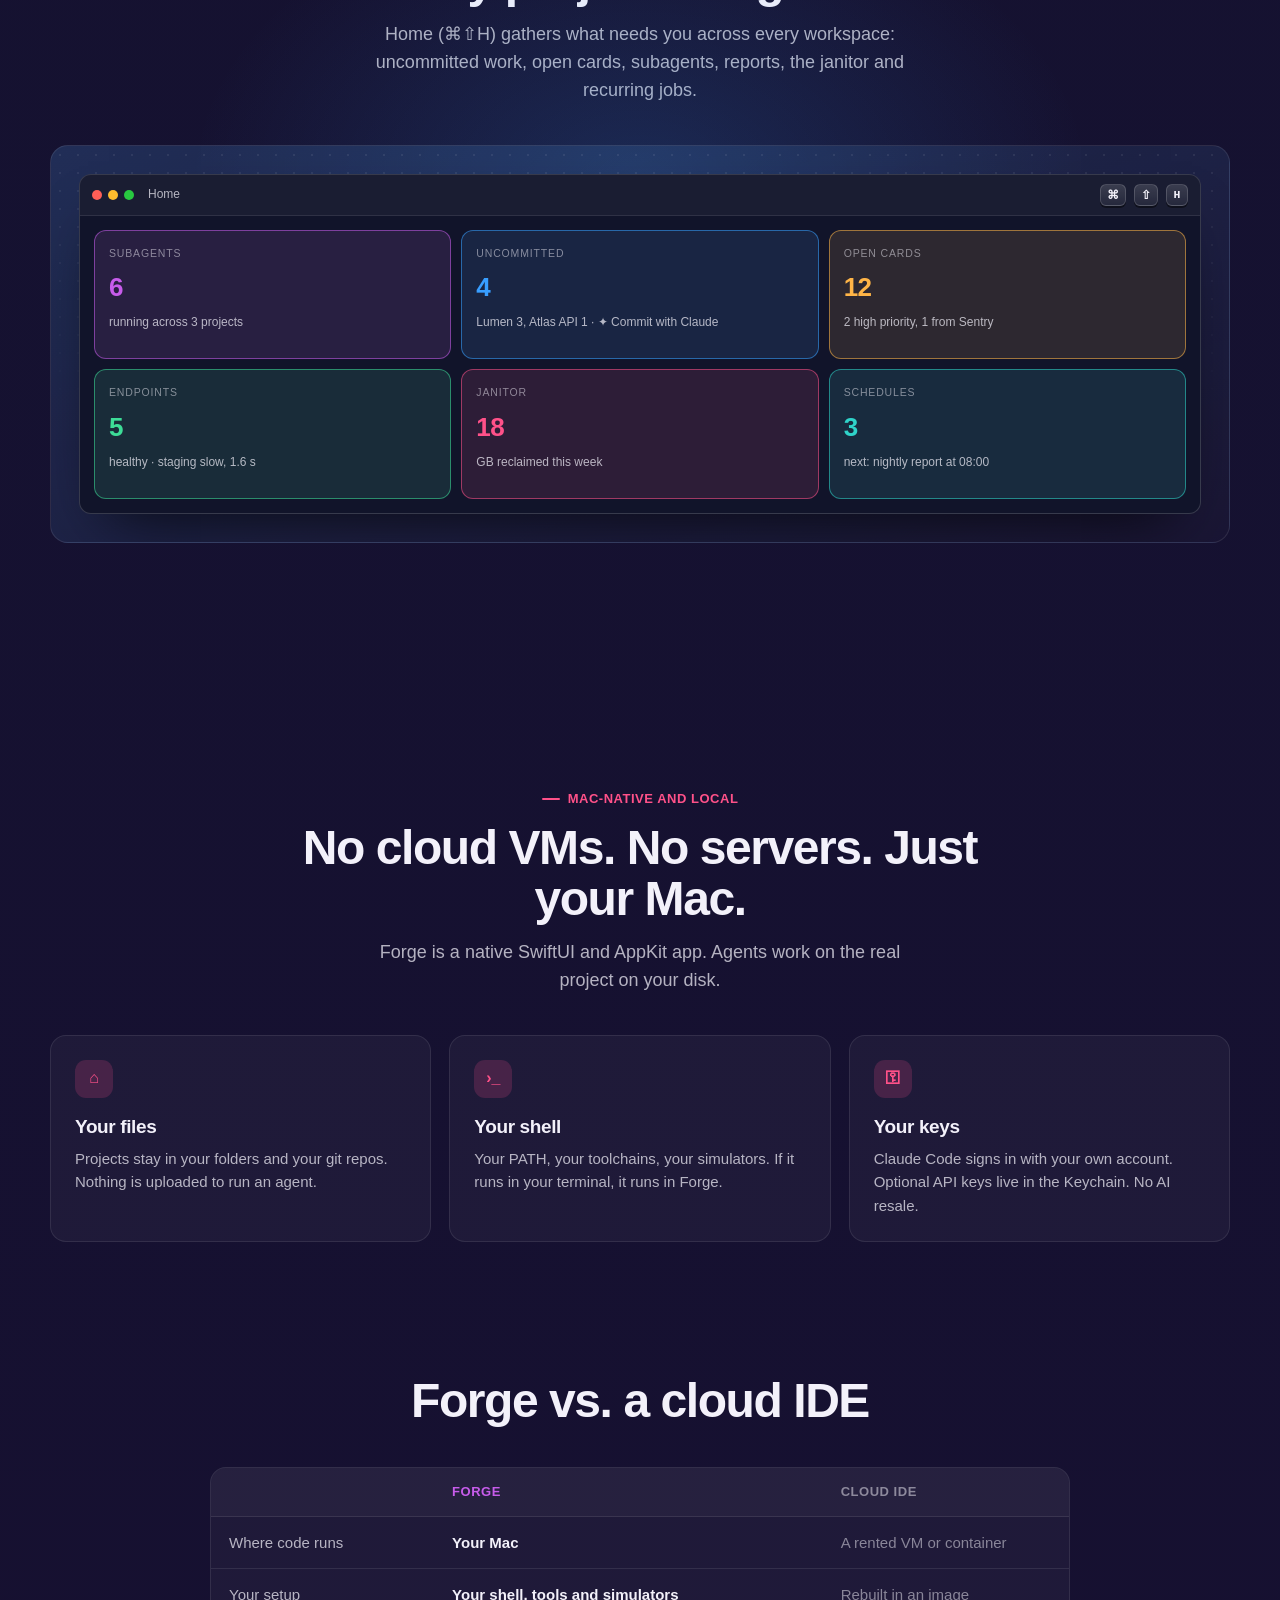
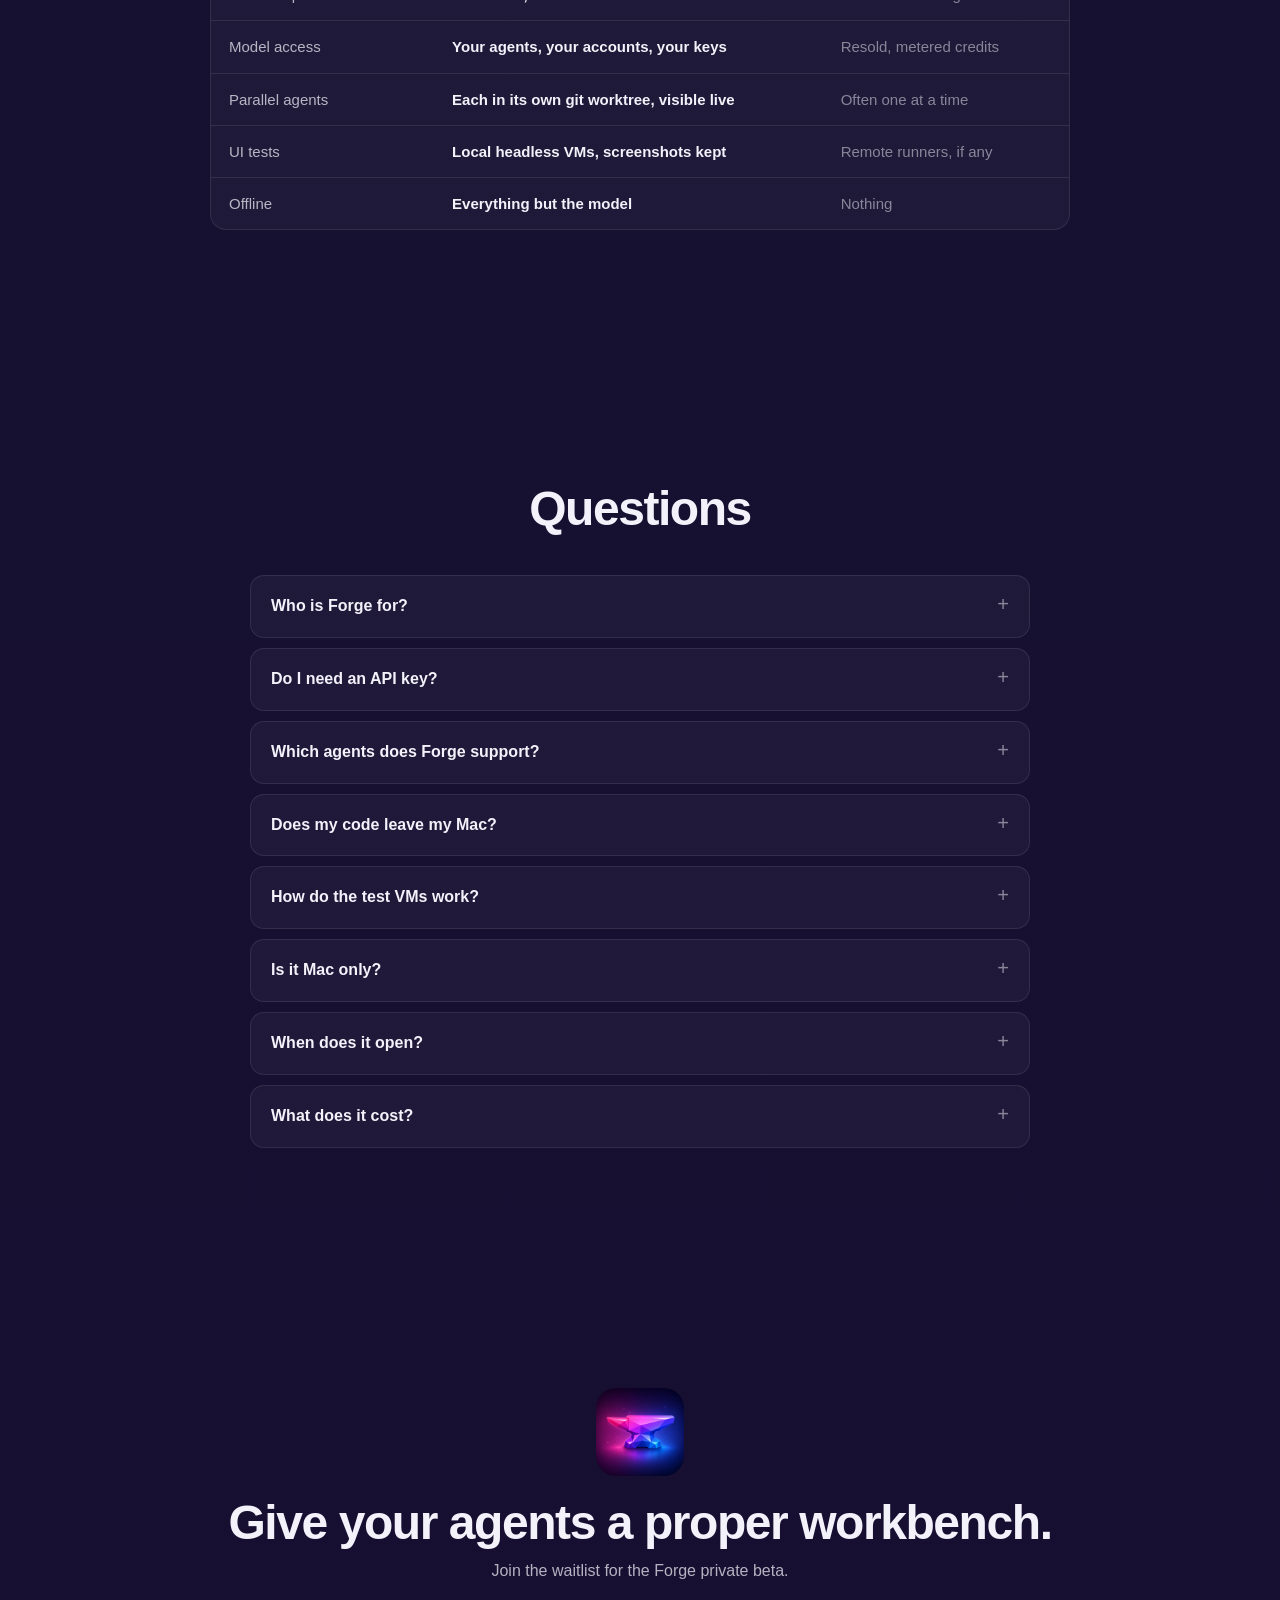
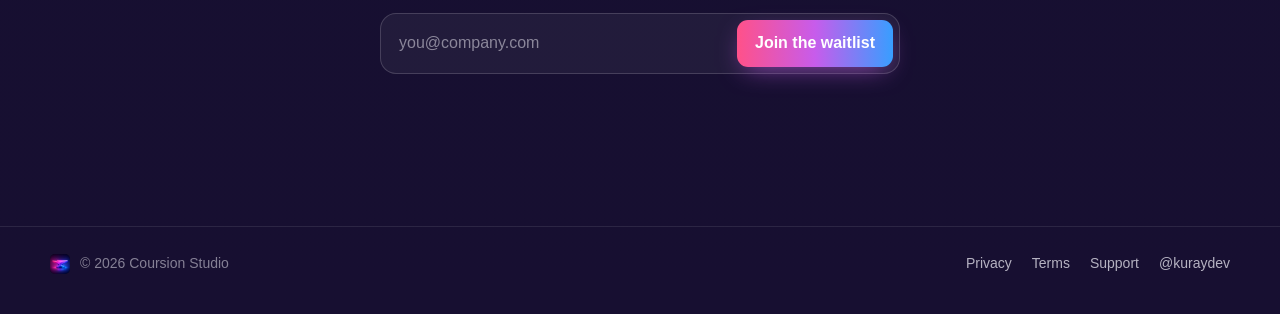
==== commit 4314775a: "Fix agent icons: cache-busted image paths, drawn icons for aider and own keys" ====
--- a/index.html
+++ b/index.html
@@ -9,7 +9,7 @@
   <link rel="icon" type="image/png" href="icon.png" />
   <link rel="apple-touch-icon" href="icon.png" />
   <link rel="stylesheet" href="home.css?v=3" />
-  <link rel="stylesheet" href="stages.css?v=14" />
+  <link rel="stylesheet" href="stages.css?v=16" />
   <meta name="theme-color" content="#0E1224" />
   <meta property="og:type" content="website" />
   <meta property="og:site_name" content="Forge" />
@@ -135,11 +135,11 @@
       <div class="wrap">
         <h2 id="ag-h" class="reveal">Bring the agents you already use</h2>
         <div class="ag-row">
-          <div class="ag-card lead reveal"><img src="agents/claude.png" alt="" width="44" height="44" /><b>Claude Code</b><span>Native UI, subagents and the full harness</span><em>harness</em></div>
-          <div class="ag-card reveal d1"><img src="agents/codex.png" alt="" width="44" height="44" /><b>Codex</b><span>OpenAI's agent in its own pane, same workspace</span></div>
-          <div class="ag-card reveal d2"><img src="agents/cursor.png" alt="" width="44" height="44" /><b>Cursor Agent</b><span>Cursor's CLI agent beside the rest</span></div>
-          <div class="ag-card reveal d3"><span class="ag-tile">aider</span><b>aider</b><span>Pair-programming in the terminal, with your keys</span></div>
-          <div class="ag-card keys reveal d3"><span class="ag-tile k">⚿</span><b>Your own keys</b><span>Anthropic, OpenAI, Moonshot or local Ollama for chat and side-by-side compare</span></div>
+          <div class="ag-card lead reveal"><img src="agents/claude.png?v=2" alt="" width="44" height="44" /><b>Claude Code</b><span>Native UI, subagents and the full harness</span><em>harness</em></div>
+          <div class="ag-card reveal d1"><img src="agents/codex.png?v=2" alt="" width="44" height="44" /><b>Codex</b><span>OpenAI's agent in its own pane, same workspace</span></div>
+          <div class="ag-card reveal d2"><img src="agents/cursor-agent.png?v=2" alt="" width="44" height="44" /><b>Cursor Agent</b><span>Cursor's CLI agent beside the rest</span></div>
+          <div class="ag-card reveal d3"><span class="ag-tile aider"><svg viewBox="0 0 24 24" fill="none" stroke="currentColor" stroke-width="2.2" stroke-linecap="round" stroke-linejoin="round" aria-hidden="true"><path d="M4 7l4 4-4 4"/><path d="M11 17h5"/><path d="M17.5 4.5l.8 1.9 1.9.8-1.9.8-.8 1.9-.8-1.9-1.9-.8 1.9-.8z" fill="currentColor" stroke-width="1"/></svg></span><b>aider</b><span>Pair-programming in the terminal, with your keys</span></div>
+          <div class="ag-card keys reveal d3"><span class="ag-tile k"><svg viewBox="0 0 24 24" fill="none" stroke="currentColor" stroke-width="2.2" stroke-linecap="round" stroke-linejoin="round" aria-hidden="true"><circle cx="8" cy="15" r="4"/><path d="M11 12l8-8M16 7l3 3M14 9l2 2"/></svg></span><b>Your own keys</b><span>Anthropic, OpenAI, Moonshot or local Ollama for chat and side-by-side compare</span></div>
         </div>
         <p class="ag-note reveal">Forge finds the ones on your PATH and launches the first one you enable with ⌘⇧A. Each signs in with your own account.</p>
       </div>
--- a/stages.css
+++ b/stages.css
@@ -509,3 +509,9 @@
 .ag-note { text-align: center; color: var(--ink-3); font-size: 13px; margin: 16px 0 0; }
 @media (max-width: 980px) { .ag-row { grid-template-columns: 1fr 1fr; } .ag-card.lead { grid-column: span 2; } }
 @media (max-width: 520px) { .ag-row { grid-template-columns: 1fr; } .ag-card.lead { grid-column: auto; } }
+.ag-tile { color: #fff; box-shadow: inset 0 1px 0 rgba(255,255,255,0.35), inset 0 -1px 0 rgba(0,0,0,0.2), 0 8px 18px -10px rgba(0,0,0,0.8); }
+.ag-tile svg { width: 24px; height: 24px; filter: drop-shadow(0 1px 0 rgba(0,0,0,0.2)); }
+.ag-tile.aider { background: linear-gradient(145deg, #5BE3A0, #138A5E); }
+.ag-tile.k { background: linear-gradient(145deg, #C9A2FF, #6B3FE4); }
+.ag-card img { outline: 1px solid rgba(255,255,255,0.14); outline-offset: -1px; }
+.ag-tile svg { width: 27px; height: 27px; }
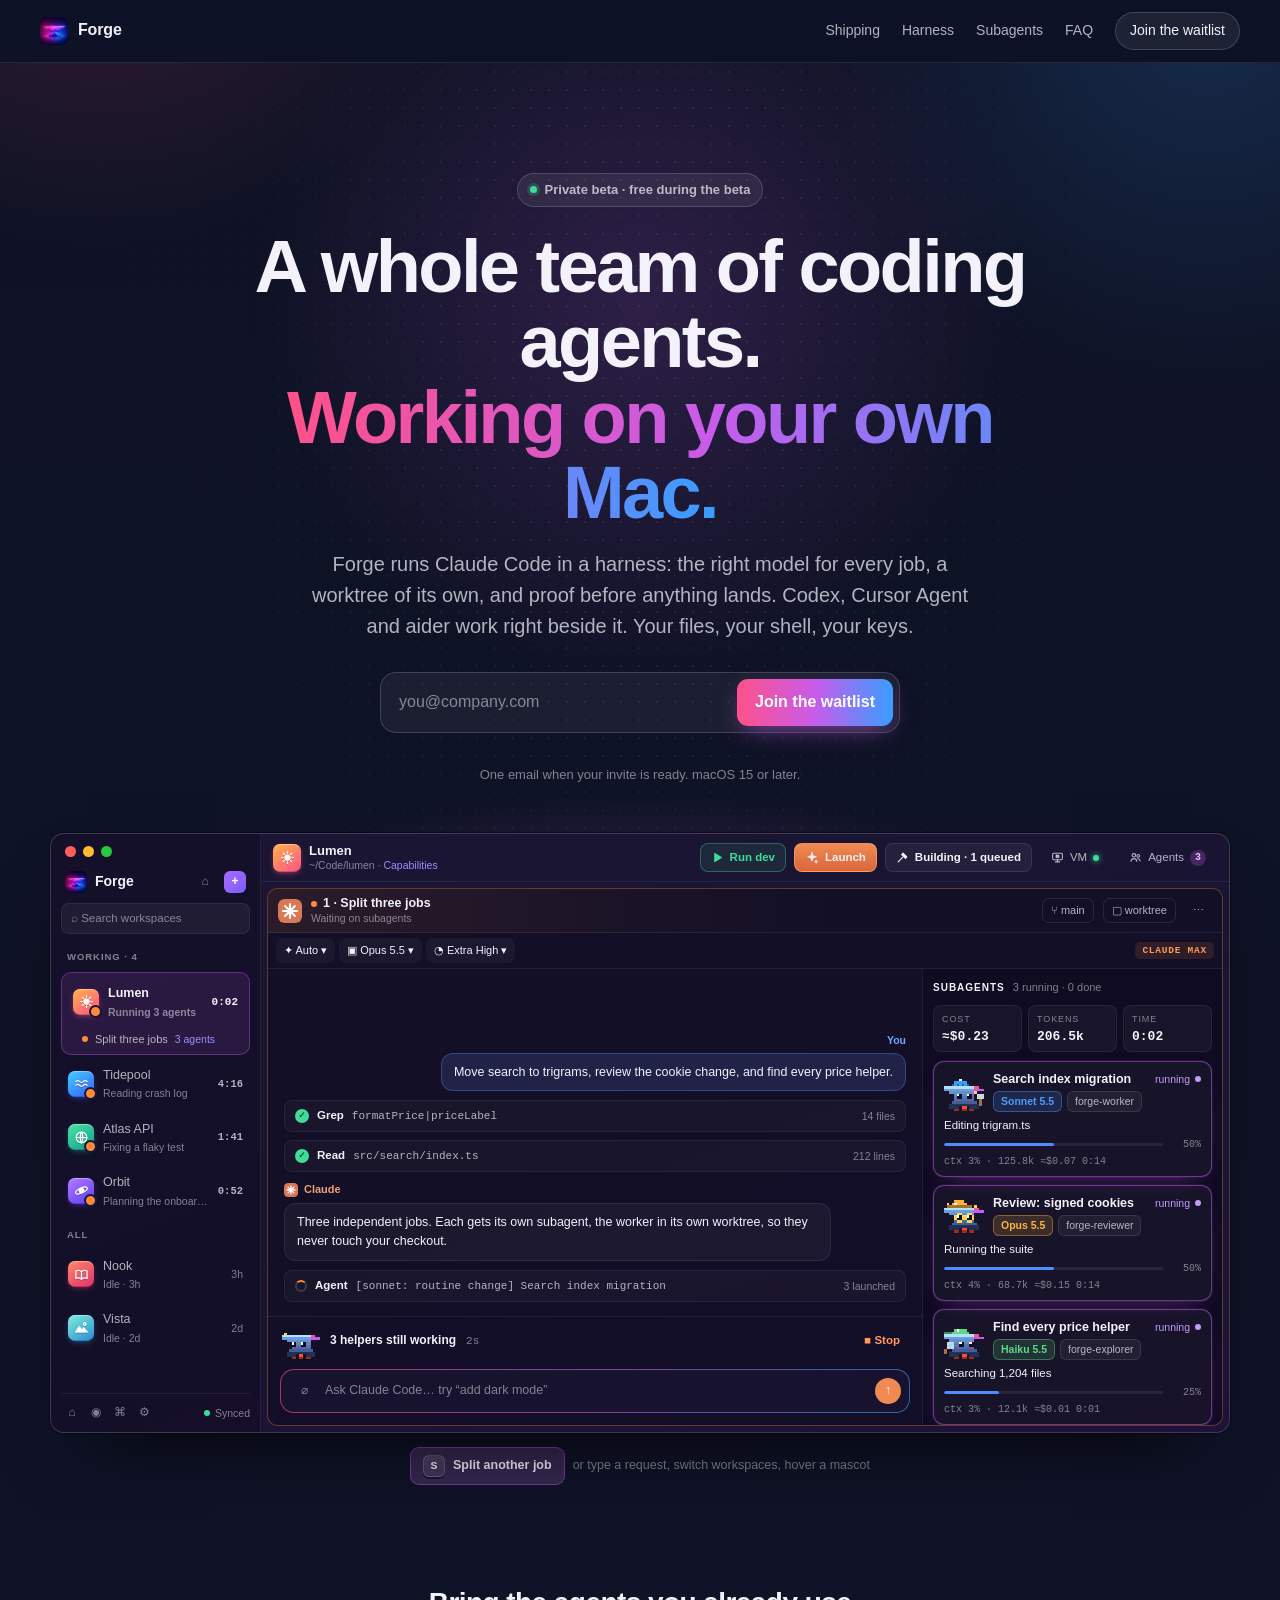
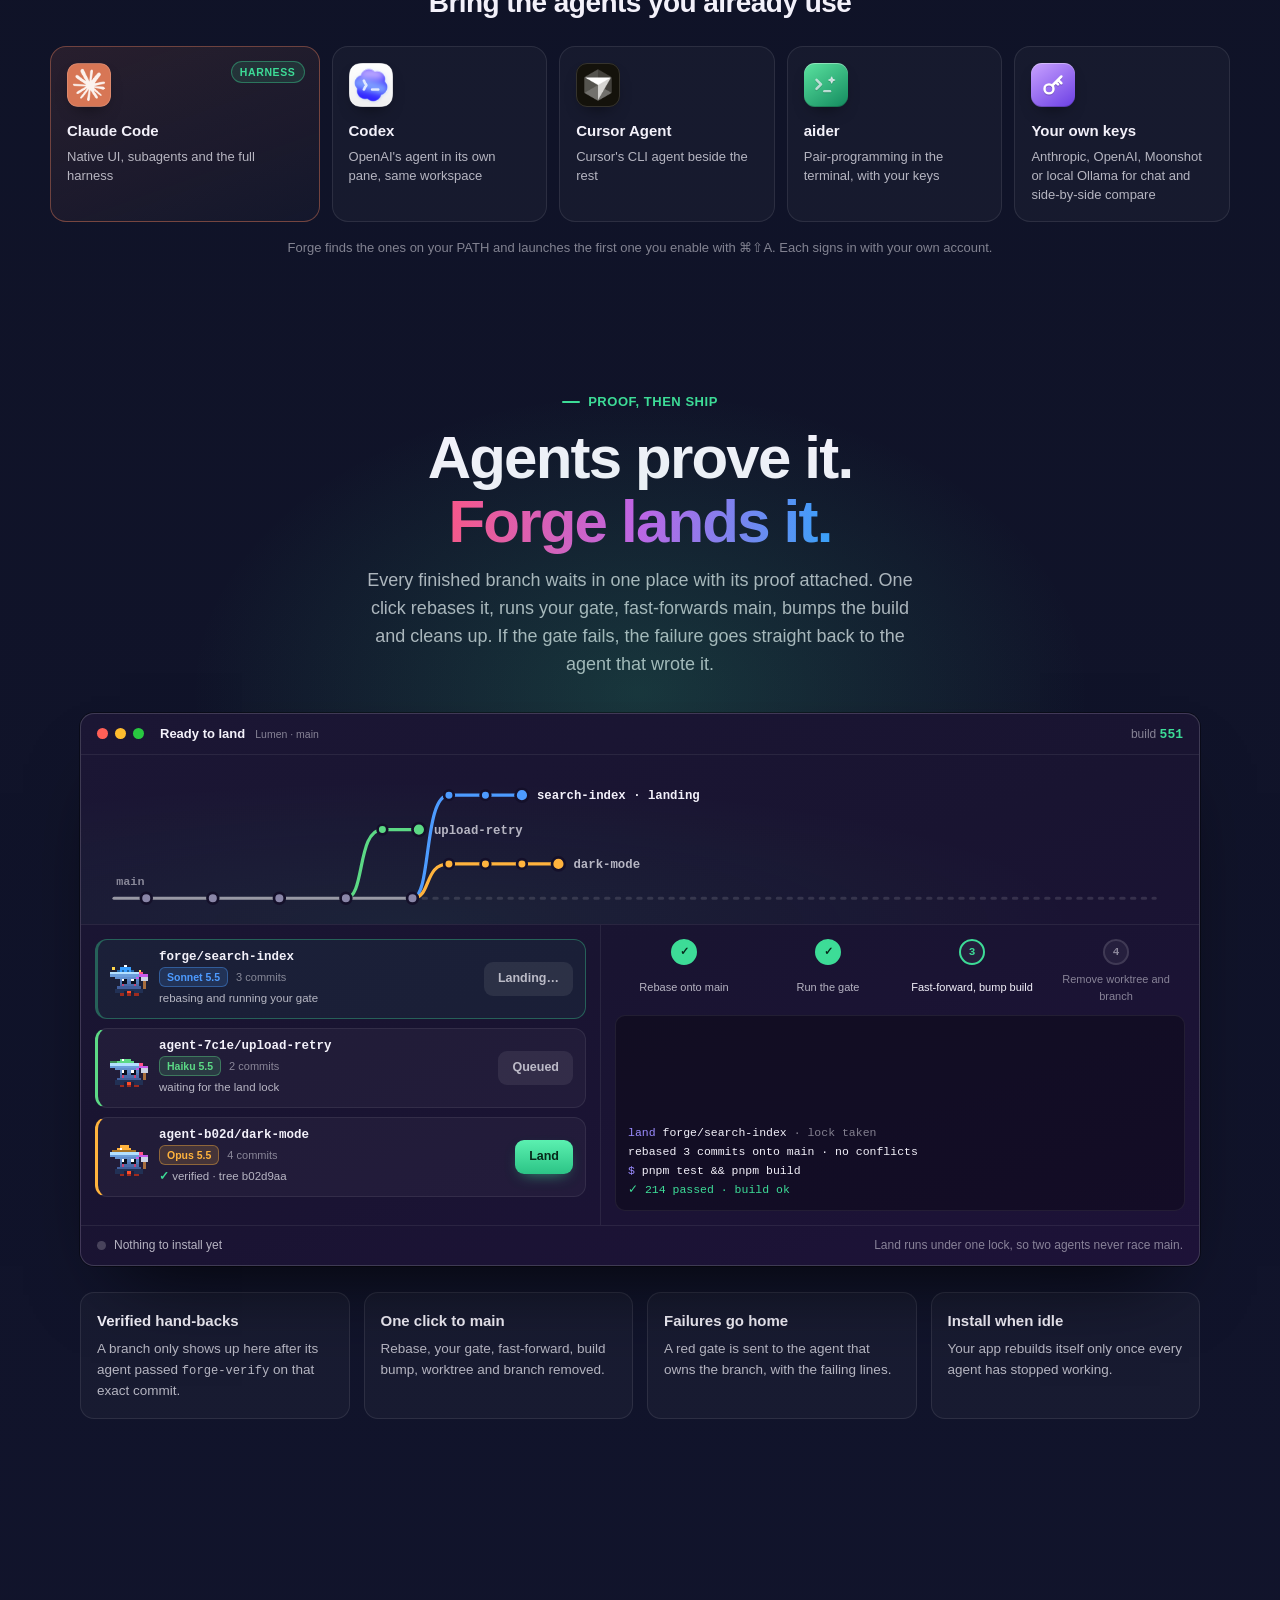
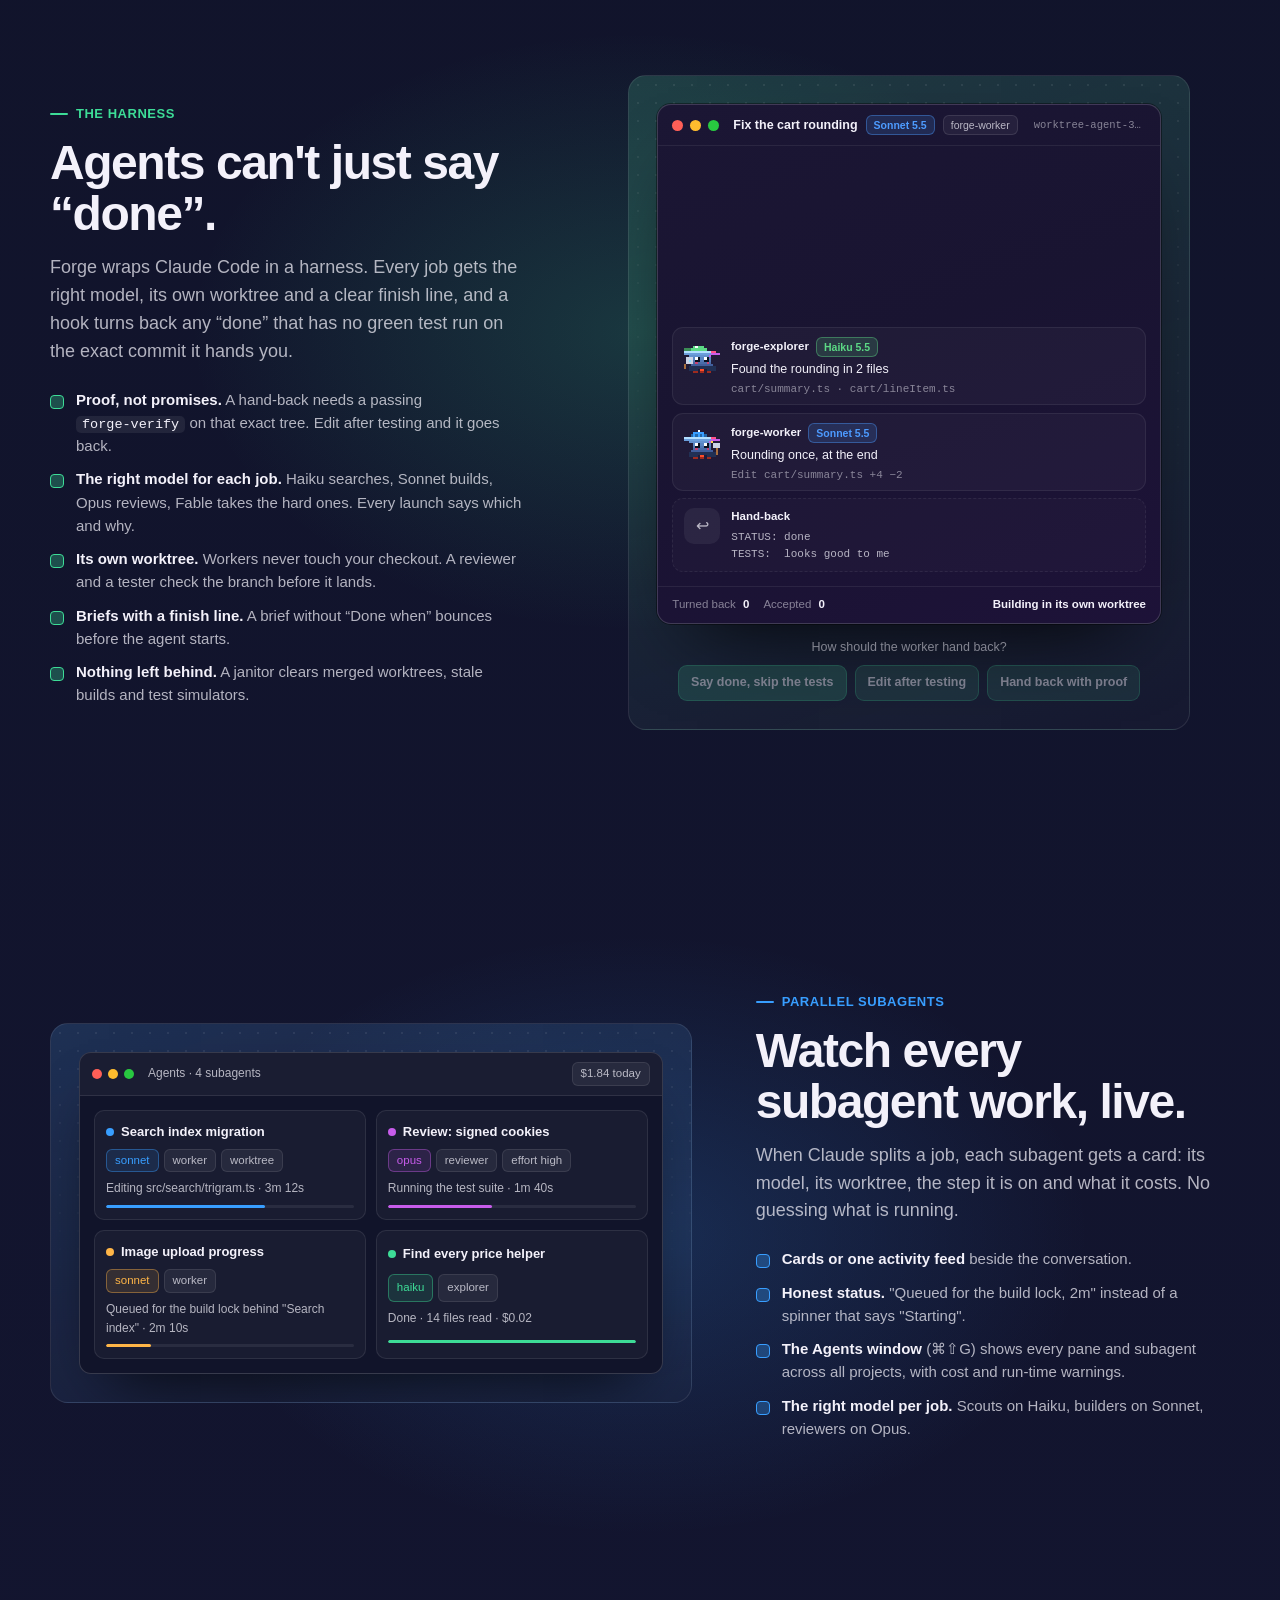
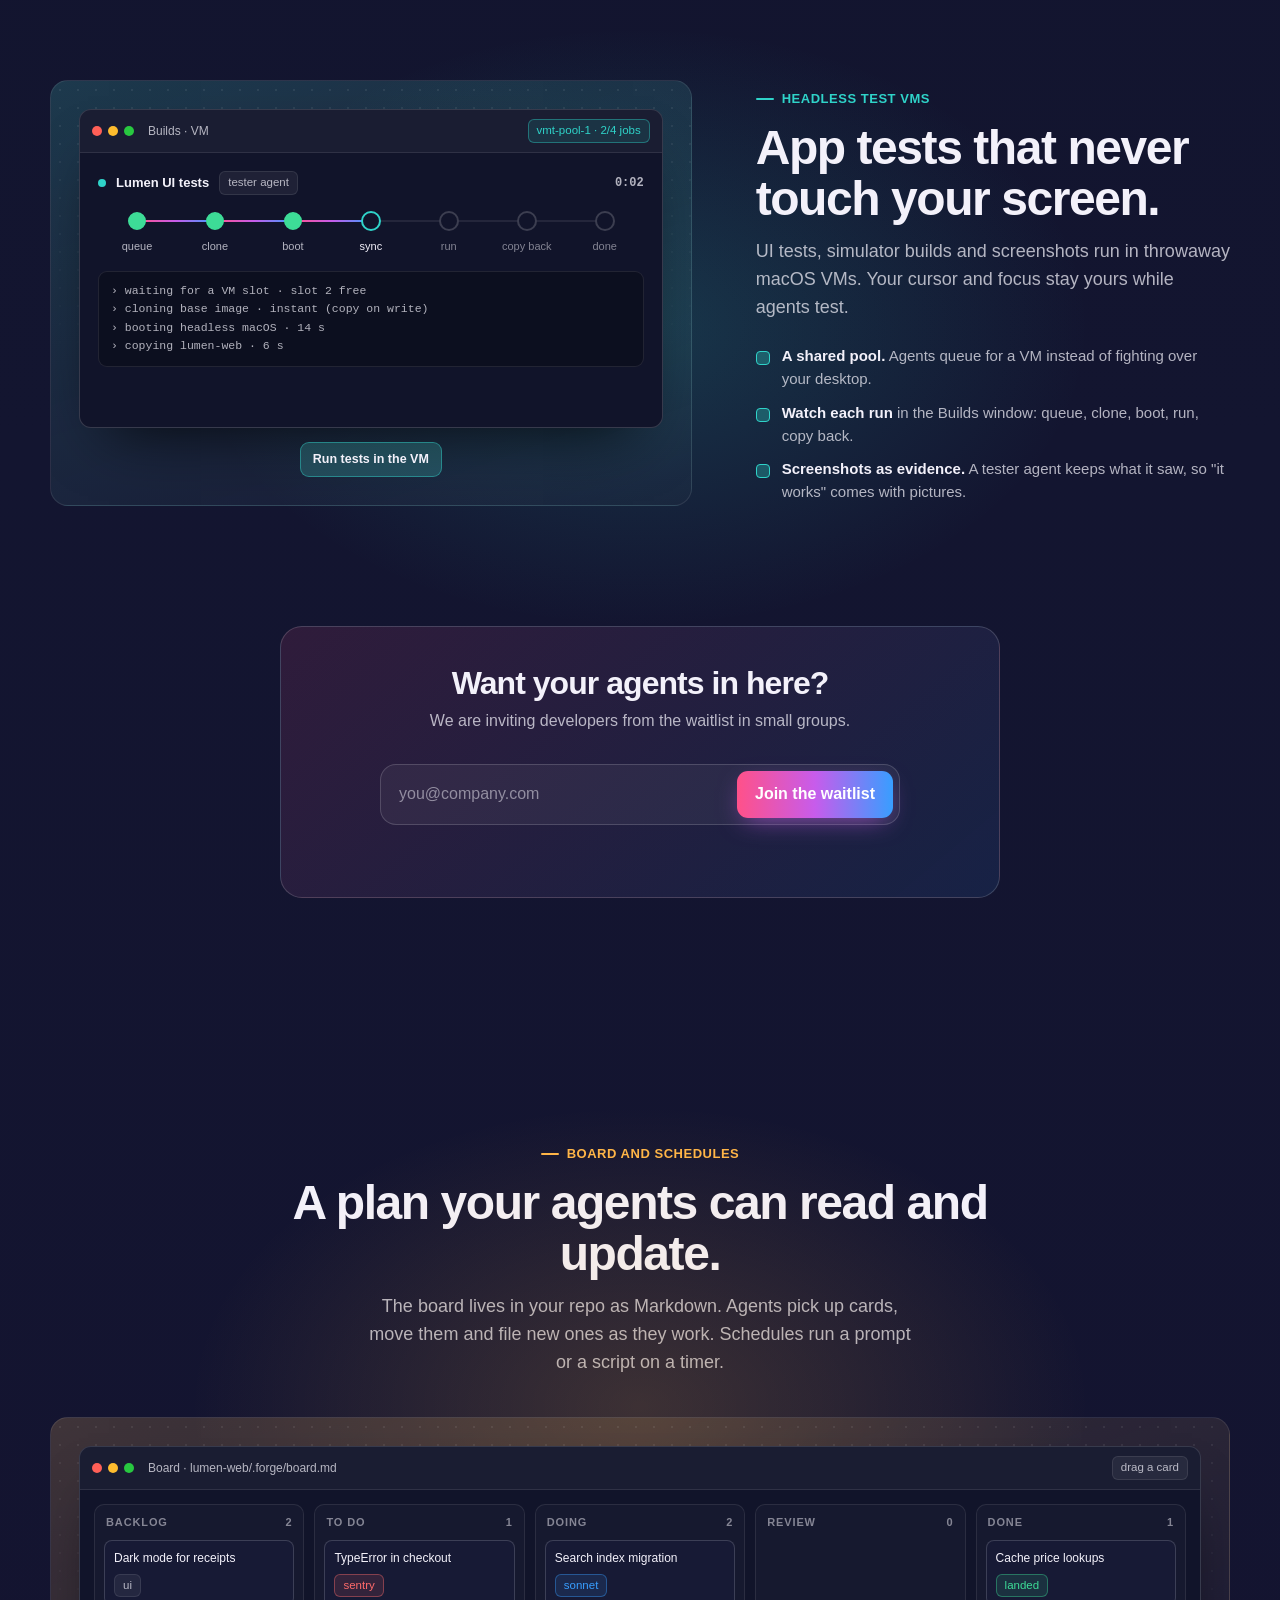
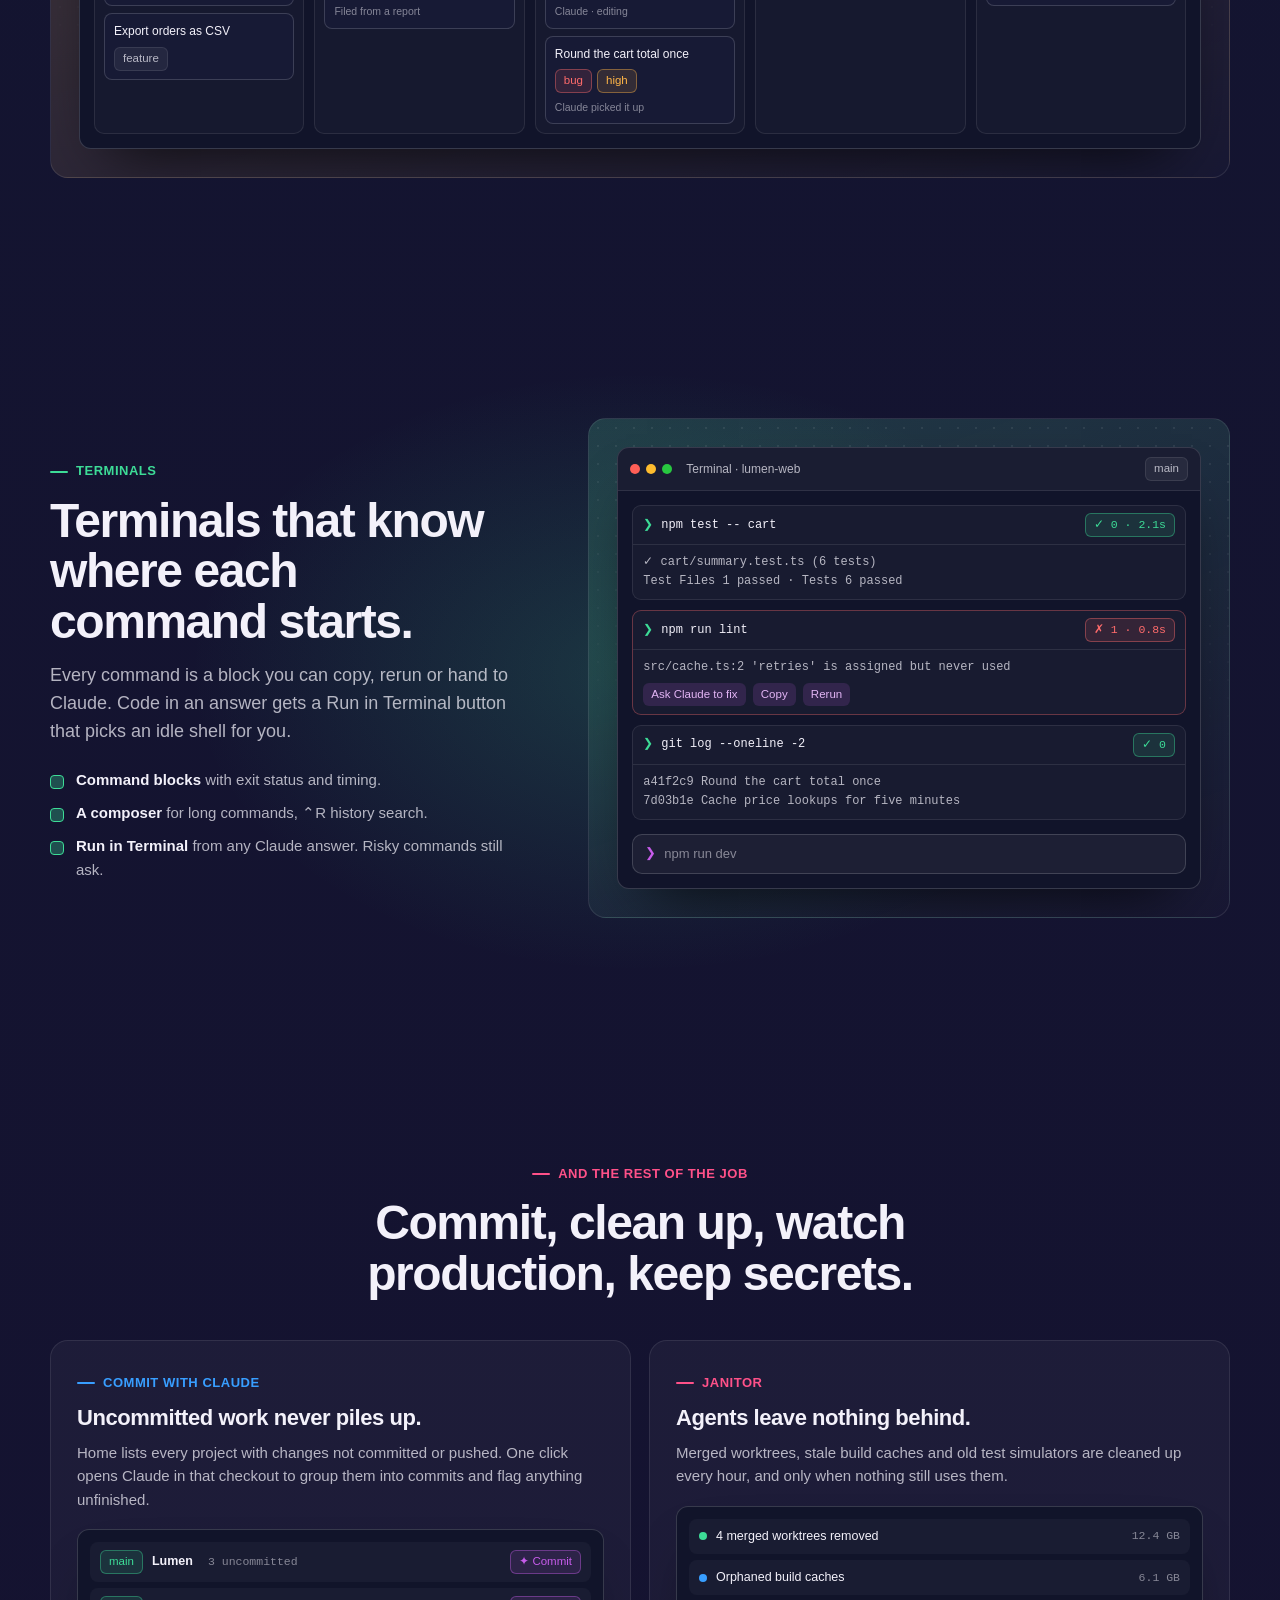
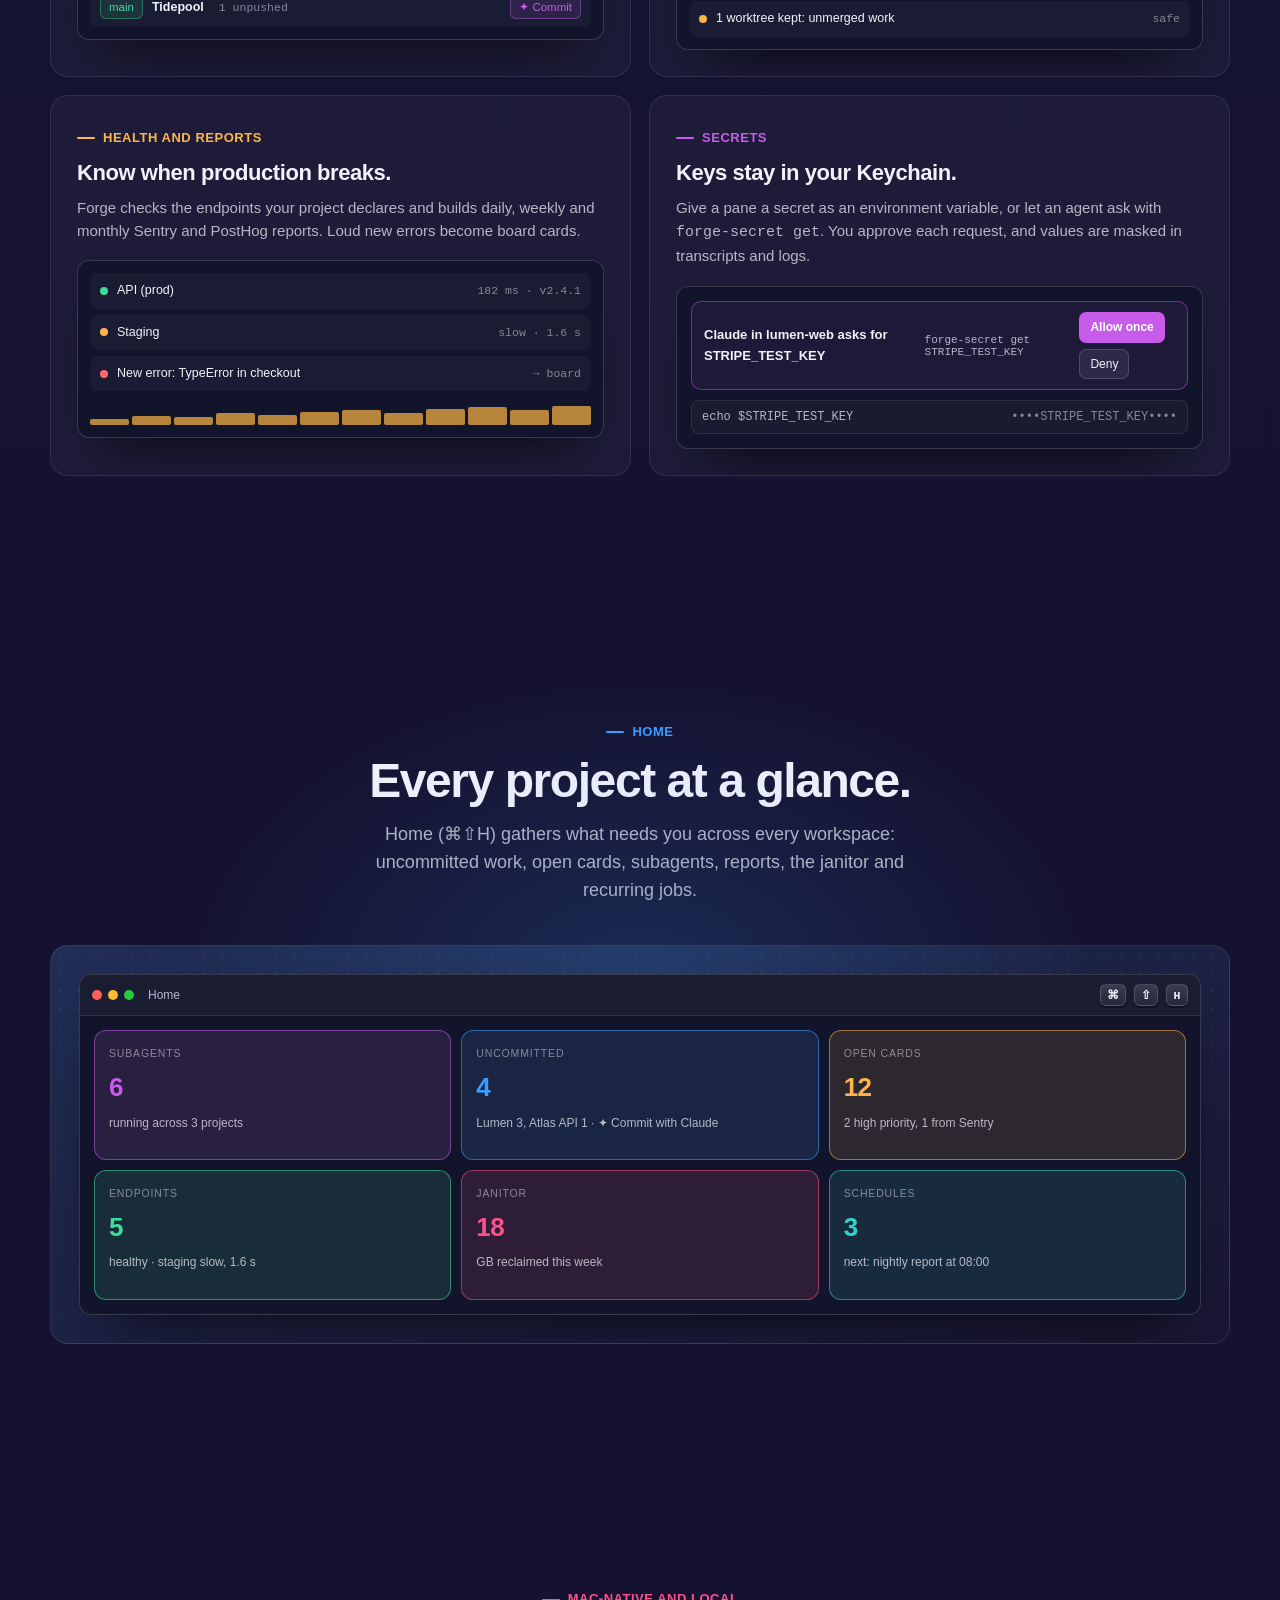
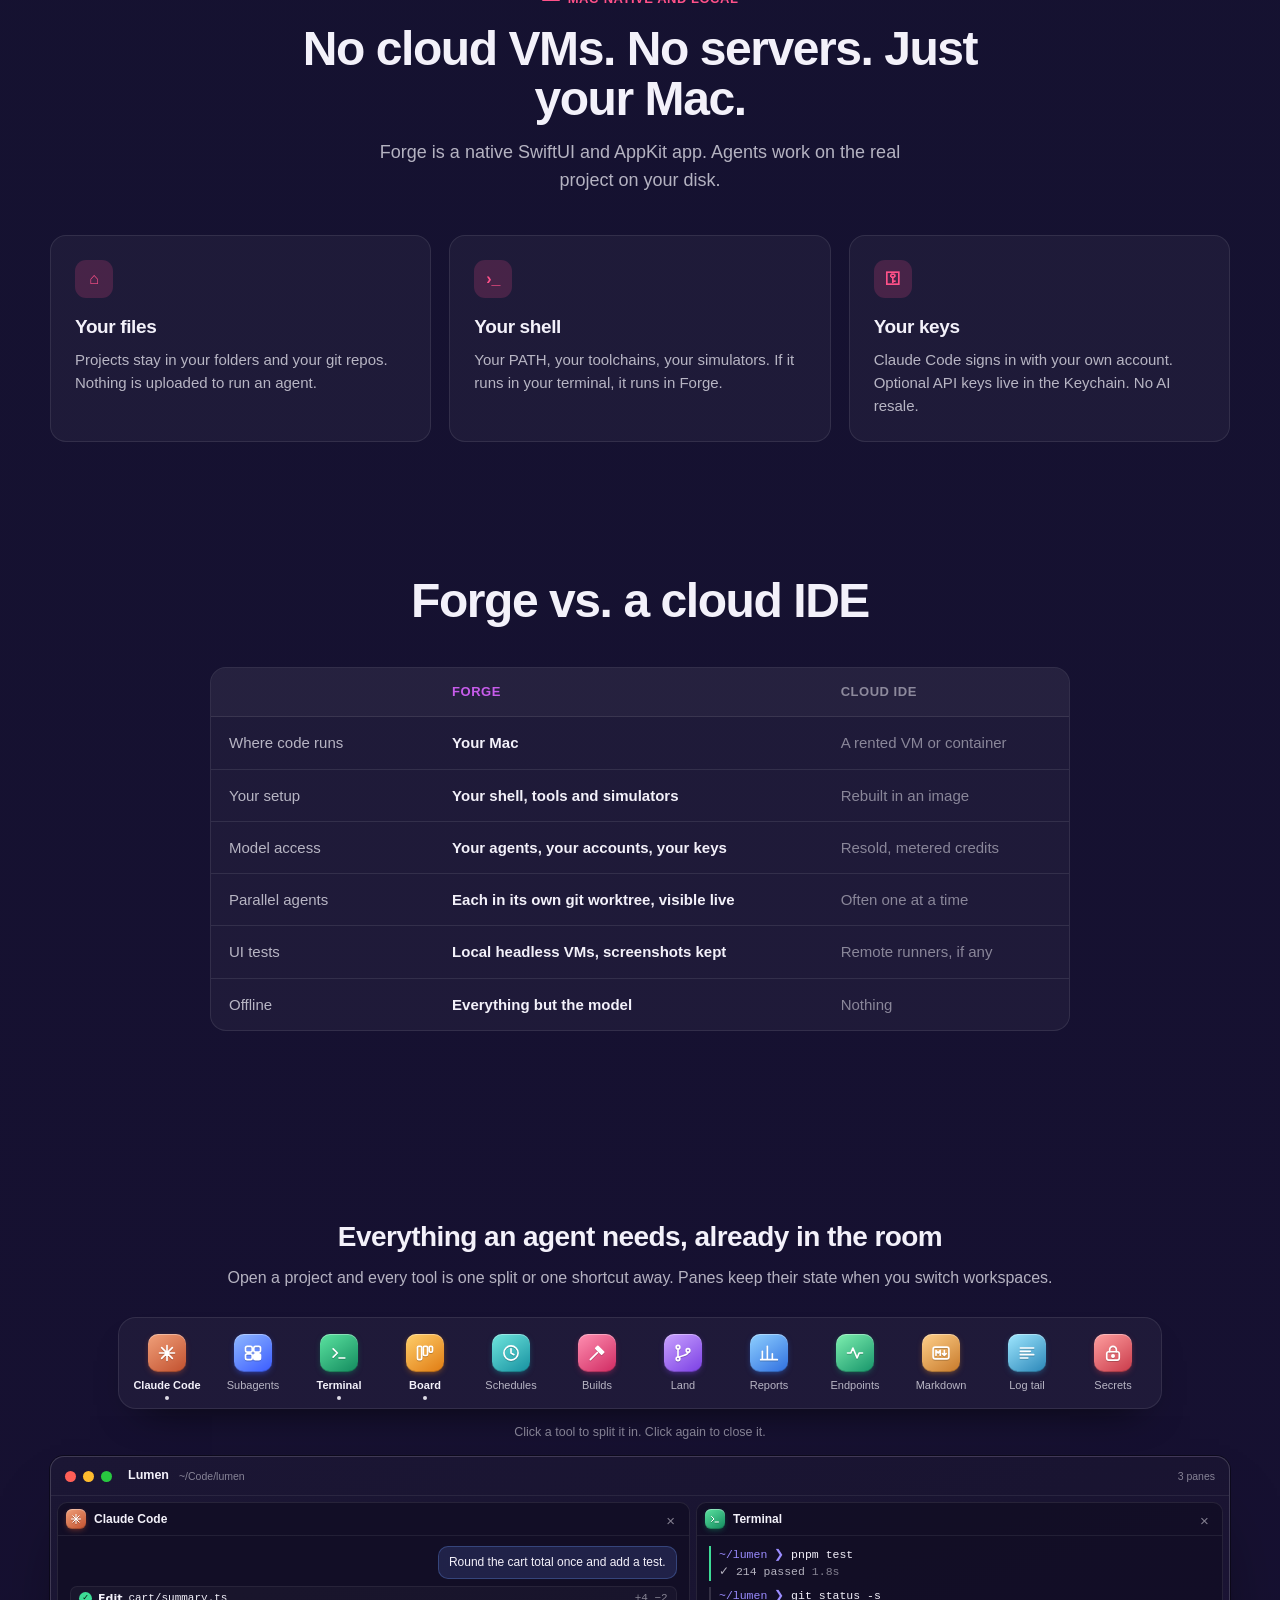
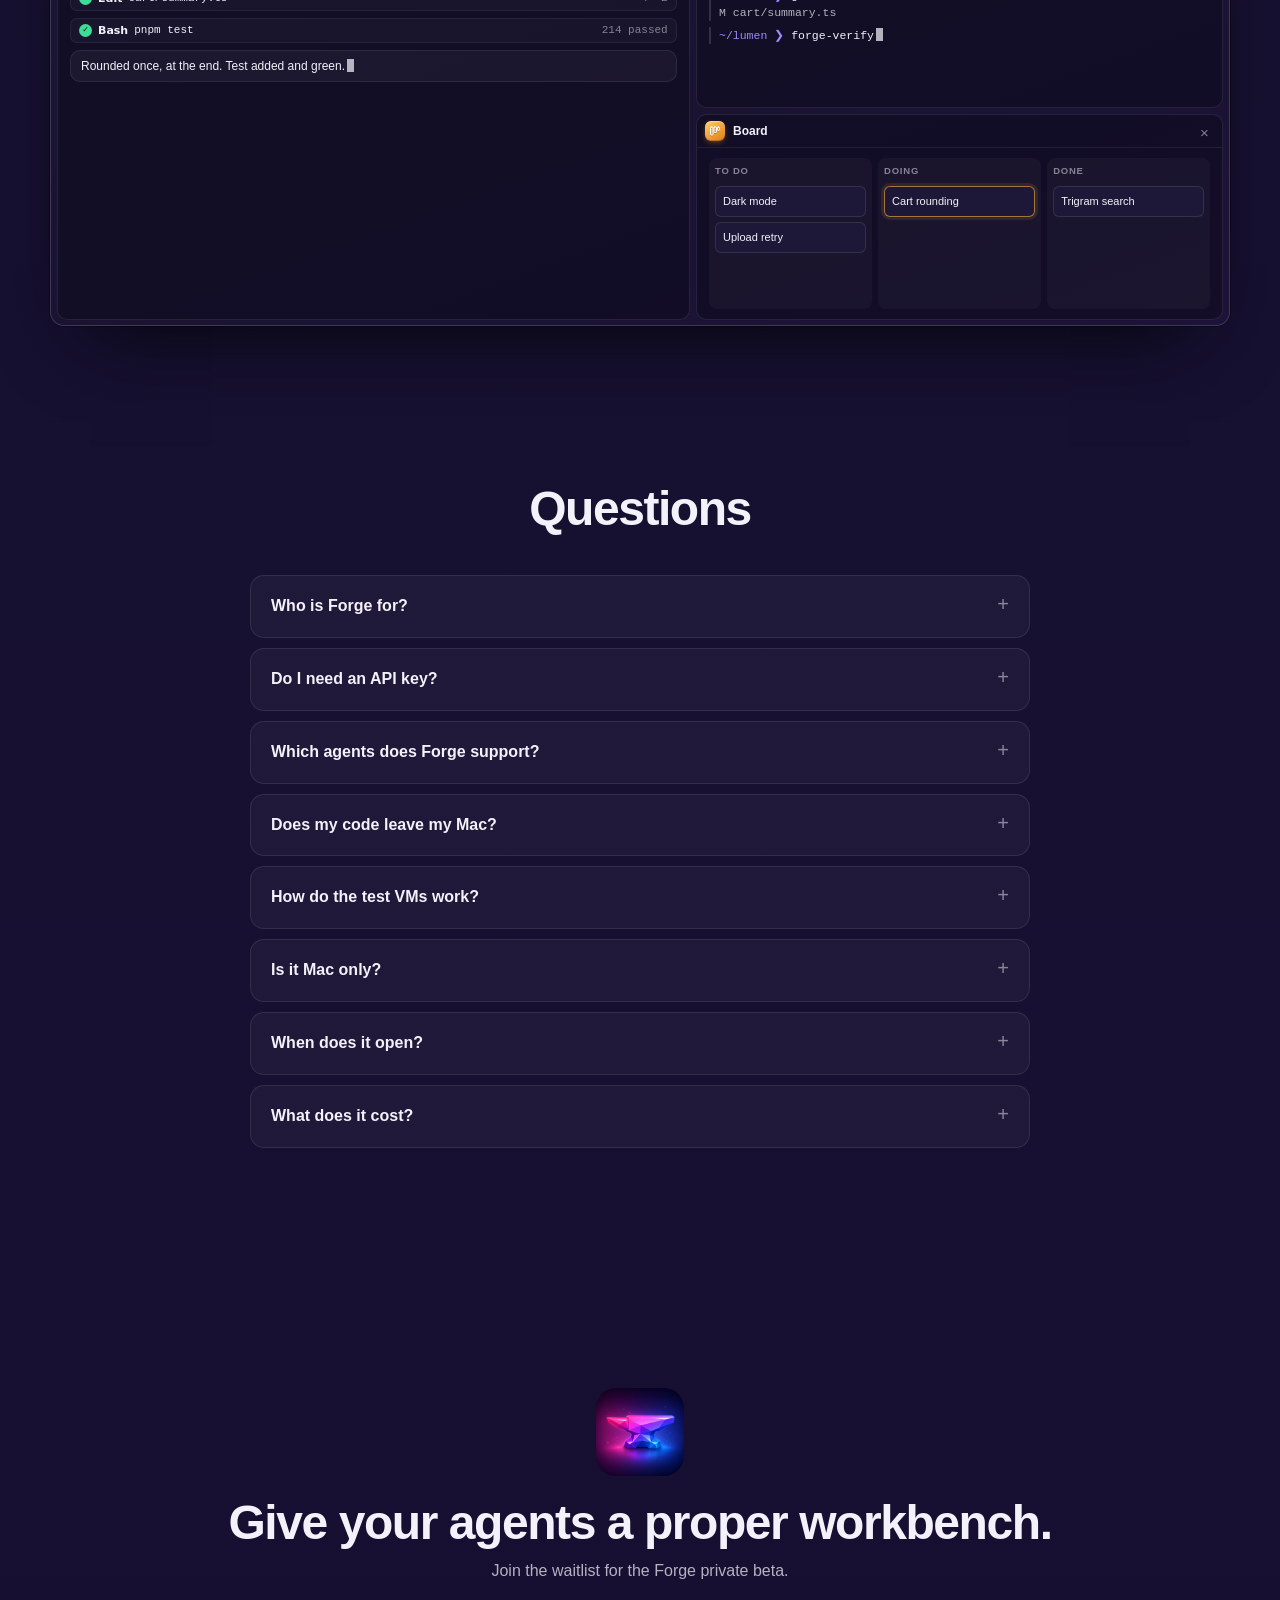
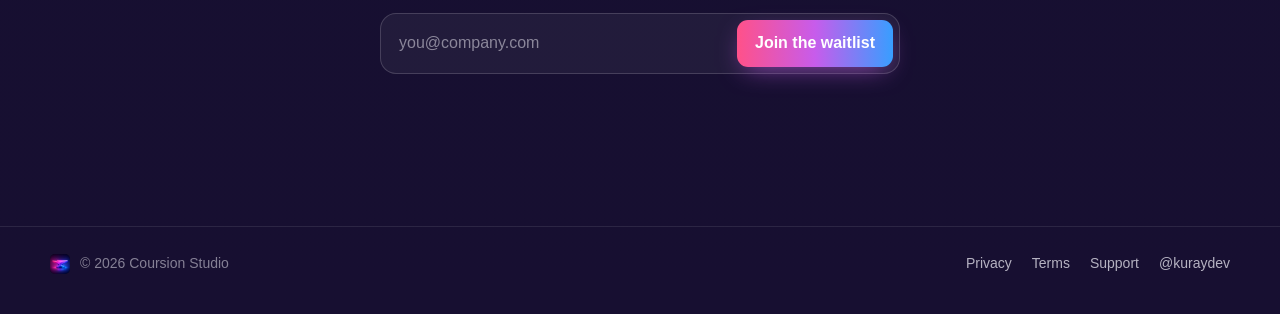
==== commit 7cbff3bf: "Move Land up under the agents strip and the tools split view to the bottom, above the FAQ" ====
--- a/index.html
+++ b/index.html
@@ -34,9 +34,9 @@
   <nav class="top" aria-label="Main">
     <a class="brand" href="#top"><img src="icon.png" alt="" width="28" height="28" /><span>Forge</span></a>
     <div class="top-links">
+      <a href="#ship">Shipping</a>
       <a href="#harness">Harness</a>
       <a href="#subagents">Subagents</a>
-      <a href="#ship">Shipping</a>
       <a href="#faq">FAQ</a>
       <a class="top-cta" href="#join">Join the waitlist</a>
     </div>
@@ -145,17 +145,33 @@
       </div>
     </section>
 
-    <section class="inside" aria-labelledby="inside-h">
-      <div class="wrap">
-        <h2 id="inside-h">Everything an agent needs, already in the room</h2>
-        <p>Open a project and every tool is one split or one shortcut away. Panes keep their state when you switch workspaces.</p>
-        <div class="pp reveal" id="pp-demo">
-          <div class="pp-dock" role="toolbar" aria-label="Add a pane"></div>
-          <p class="pp-hint">Click a tool to split it in. Click again to close it.</p>
-          <div class="fw pp-win">
-            <div class="pp-bar"><span class="fw-tl"><span></span><span></span><span></span></span><b>Lumen</b><small>~/Code/lumen</small><span class="sp"></span><small data-pp-n>0 panes</small></div>
-            <div class="pp-grid" data-n="0"></div>
-          </div>
+    <section class="sec ship" id="ship" style="--accent:var(--green)" aria-labelledby="ship-h">
+      <div class="glowbg" aria-hidden="true"></div>
+      <div class="wrap">
+        <div class="ship-head reveal">
+          <span class="kicker">Proof, then ship</span>
+          <h2 id="ship-h">Agents prove it.<br /><span class="grad">Forge lands it.</span></h2>
+          <p class="lede">Every finished branch waits in one place with its proof attached. One click rebases it, runs your gate, fast-forwards main, bumps the build and cleans up. If the gate fails, the failure goes straight back to the agent that wrote it.</p>
+        </div>
+        <figure class="ld reveal live" id="ld-demo">
+          <div class="fw ld-win">
+            <div class="ld-bar"><span class="fw-tl"><span></span><span></span><span></span></span><b>Ready to land</b><small>Lumen · main</small><span class="sp"></span><span class="ld-build">build <b data-ld-build>551</b></span></div>
+            <div class="ld-graph" aria-hidden="true"><svg data-ld-svg preserveAspectRatio="none"></svg></div>
+            <div class="ld-body">
+              <div class="ld-queue" data-ld-queue></div>
+              <div class="ld-run">
+                <div class="ld-steps" data-ld-steps></div>
+                <div class="ld-term" data-ld-term><div class="dim">Pick a branch and press Land.</div></div>
+              </div>
+            </div>
+            <div class="ld-foot"><span class="ld-idle" data-ld-idle><i></i><span>Nothing to install yet</span></span><span class="sp"></span><span class="ld-hint">Land runs under one lock, so two agents never race main.</span></div>
+          </div>
+        </figure>
+        <div class="ld-points">
+          <div class="reveal"><b>Verified hand-backs</b><p>A branch only shows up here after its agent passed <code>forge-verify</code> on that exact commit.</p></div>
+          <div class="reveal d1"><b>One click to main</b><p>Rebase, your gate, fast-forward, build bump, worktree and branch removed.</p></div>
+          <div class="reveal d2"><b>Failures go home</b><p>A red gate is sent to the agent that owns the branch, with the failing lines.</p></div>
+          <div class="reveal d3"><b>Install when idle</b><p>Your app rebuilds itself only once every agent has stopped working.</p></div>
         </div>
       </div>
     </section>
@@ -214,37 +230,6 @@
               <div class="acard" style="--c:#3DDC97"><div class="h"><span class="dot" style="--c:#3DDC97"></span>Find every price helper</div><div class="chips"><span class="chip on" style="--c:#3DDC97">haiku</span><span class="chip">explorer</span></div><div class="now">Done · 14 files read · $0.02</div><div class="bar" style="--w:100%"><i></i></div></div>
             </div>
           </div>
-        </div>
-      </div>
-    </section>
-
-    <section class="sec ship" id="ship" style="--accent:var(--green)" aria-labelledby="ship-h">
-      <div class="glowbg" aria-hidden="true"></div>
-      <div class="wrap">
-        <div class="ship-head reveal">
-          <span class="kicker">Proof, then ship</span>
-          <h2 id="ship-h">Agents prove it.<br /><span class="grad">Forge lands it.</span></h2>
-          <p class="lede">Every finished branch waits in one place with its proof attached. One click rebases it, runs your gate, fast-forwards main, bumps the build and cleans up. If the gate fails, the failure goes straight back to the agent that wrote it.</p>
-        </div>
-        <figure class="ld reveal live" id="ld-demo">
-          <div class="fw ld-win">
-            <div class="ld-bar"><span class="fw-tl"><span></span><span></span><span></span></span><b>Ready to land</b><small>Lumen · main</small><span class="sp"></span><span class="ld-build">build <b data-ld-build>551</b></span></div>
-            <div class="ld-graph" aria-hidden="true"><svg data-ld-svg preserveAspectRatio="none"></svg></div>
-            <div class="ld-body">
-              <div class="ld-queue" data-ld-queue></div>
-              <div class="ld-run">
-                <div class="ld-steps" data-ld-steps></div>
-                <div class="ld-term" data-ld-term><div class="dim">Pick a branch and press Land.</div></div>
-              </div>
-            </div>
-            <div class="ld-foot"><span class="ld-idle" data-ld-idle><i></i><span>Nothing to install yet</span></span><span class="sp"></span><span class="ld-hint">Land runs under one lock, so two agents never race main.</span></div>
-          </div>
-        </figure>
-        <div class="ld-points">
-          <div class="reveal"><b>Verified hand-backs</b><p>A branch only shows up here after its agent passed <code>forge-verify</code> on that exact commit.</p></div>
-          <div class="reveal d1"><b>One click to main</b><p>Rebase, your gate, fast-forward, build bump, worktree and branch removed.</p></div>
-          <div class="reveal d2"><b>Failures go home</b><p>A red gate is sent to the agent that owns the branch, with the failing lines.</p></div>
-          <div class="reveal d3"><b>Install when idle</b><p>Your app rebuilds itself only once every agent has stopped working.</p></div>
         </div>
       </div>
     </section>
@@ -452,6 +437,21 @@
             <tr><td>Offline</td><td class="us">Everything but the model</td><td class="them">Nothing</td></tr>
           </tbody>
         </table>
+      </div>
+    </section>
+
+    <section class="inside" aria-labelledby="inside-h">
+      <div class="wrap">
+        <h2 id="inside-h">Everything an agent needs, already in the room</h2>
+        <p>Open a project and every tool is one split or one shortcut away. Panes keep their state when you switch workspaces.</p>
+        <div class="pp reveal" id="pp-demo">
+          <div class="pp-dock" role="toolbar" aria-label="Add a pane"></div>
+          <p class="pp-hint">Click a tool to split it in. Click again to close it.</p>
+          <div class="fw pp-win">
+            <div class="pp-bar"><span class="fw-tl"><span></span><span></span><span></span></span><b>Lumen</b><small>~/Code/lumen</small><span class="sp"></span><small data-pp-n>0 panes</small></div>
+            <div class="pp-grid" data-n="0"></div>
+          </div>
+        </div>
       </div>
     </section>
 
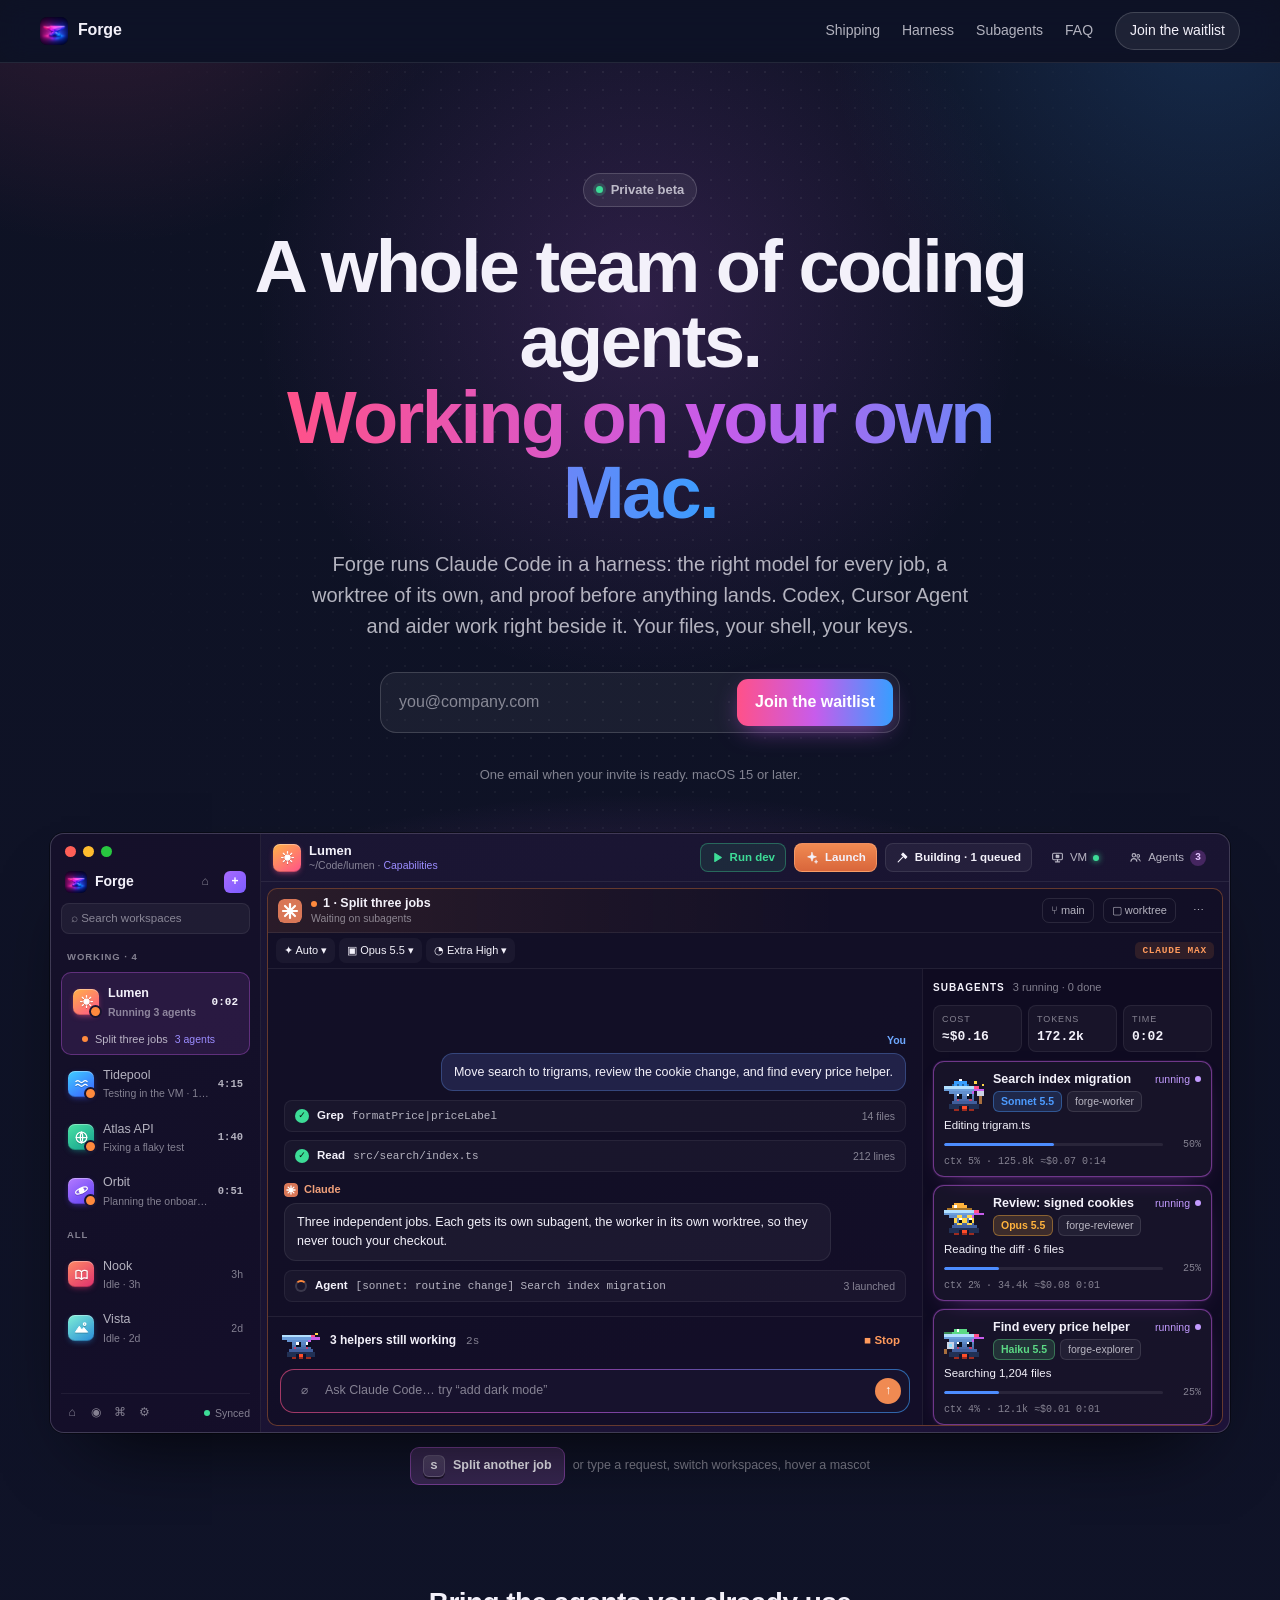
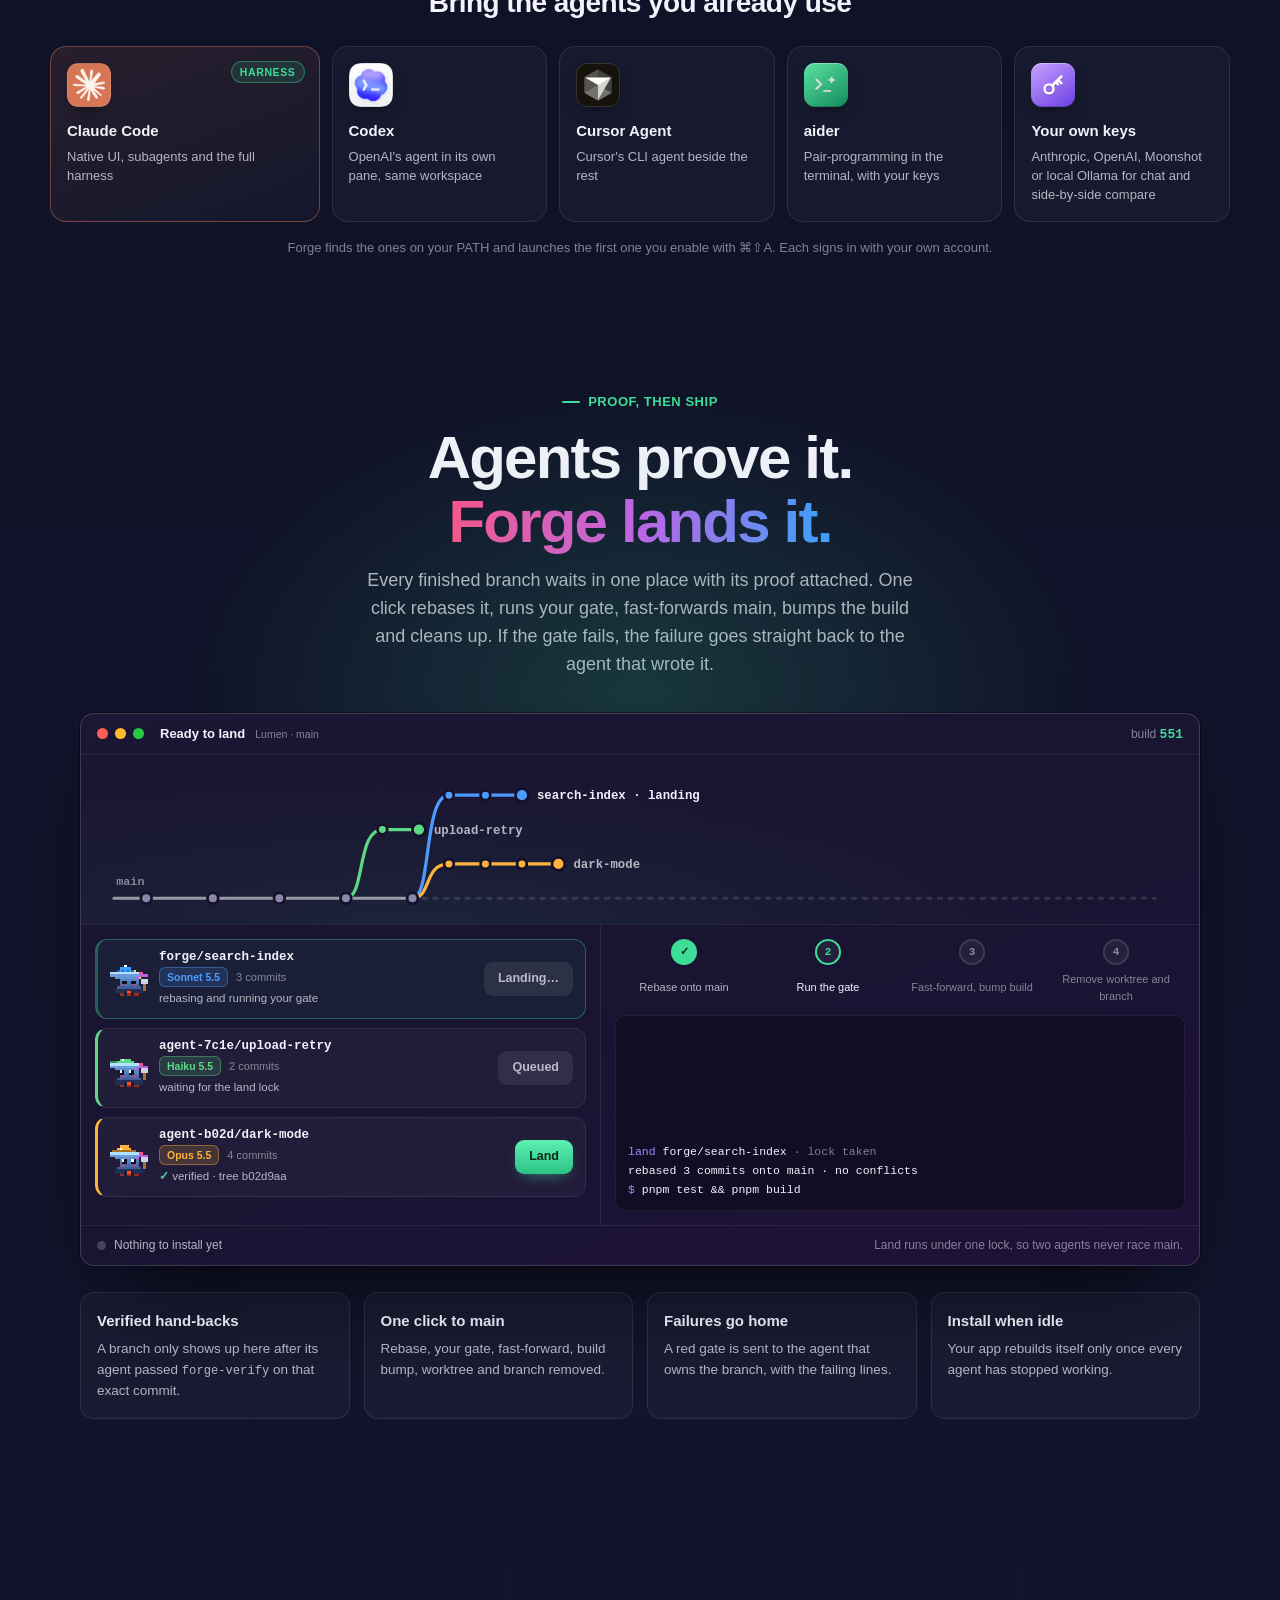
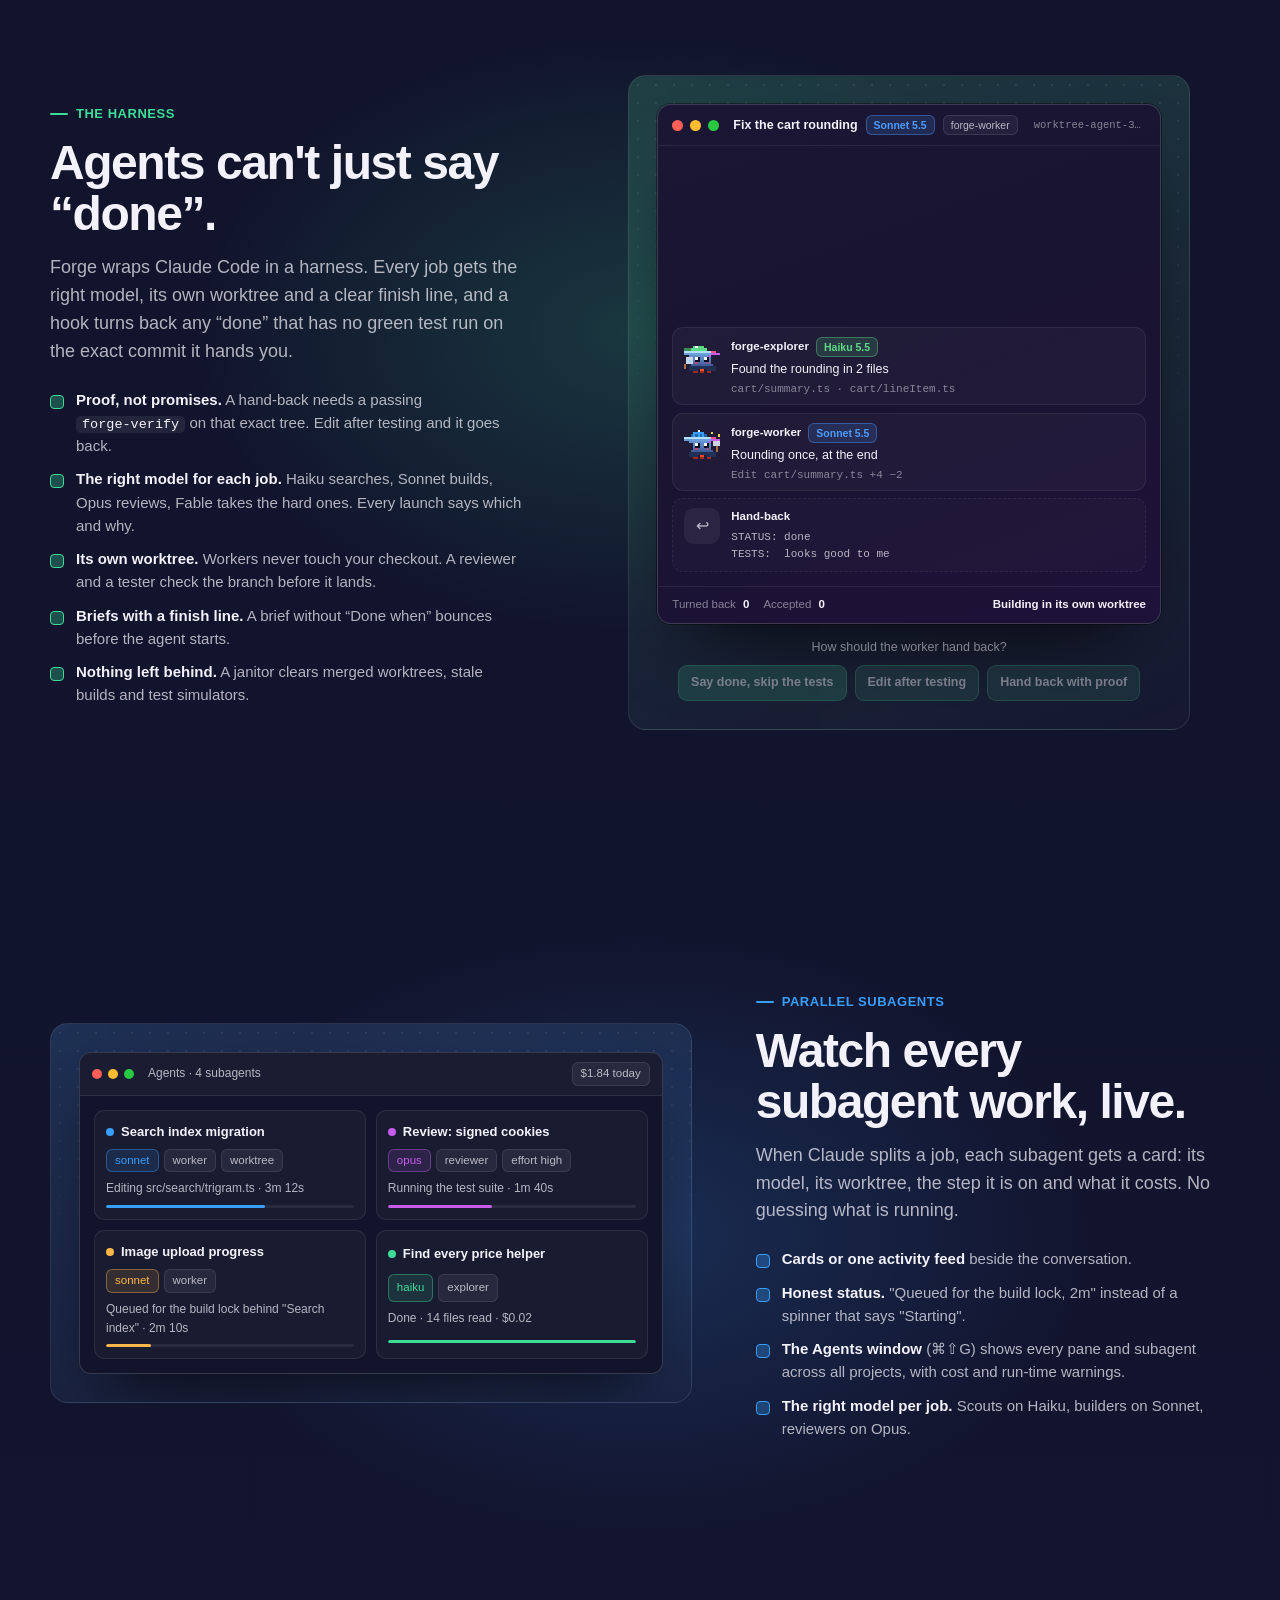
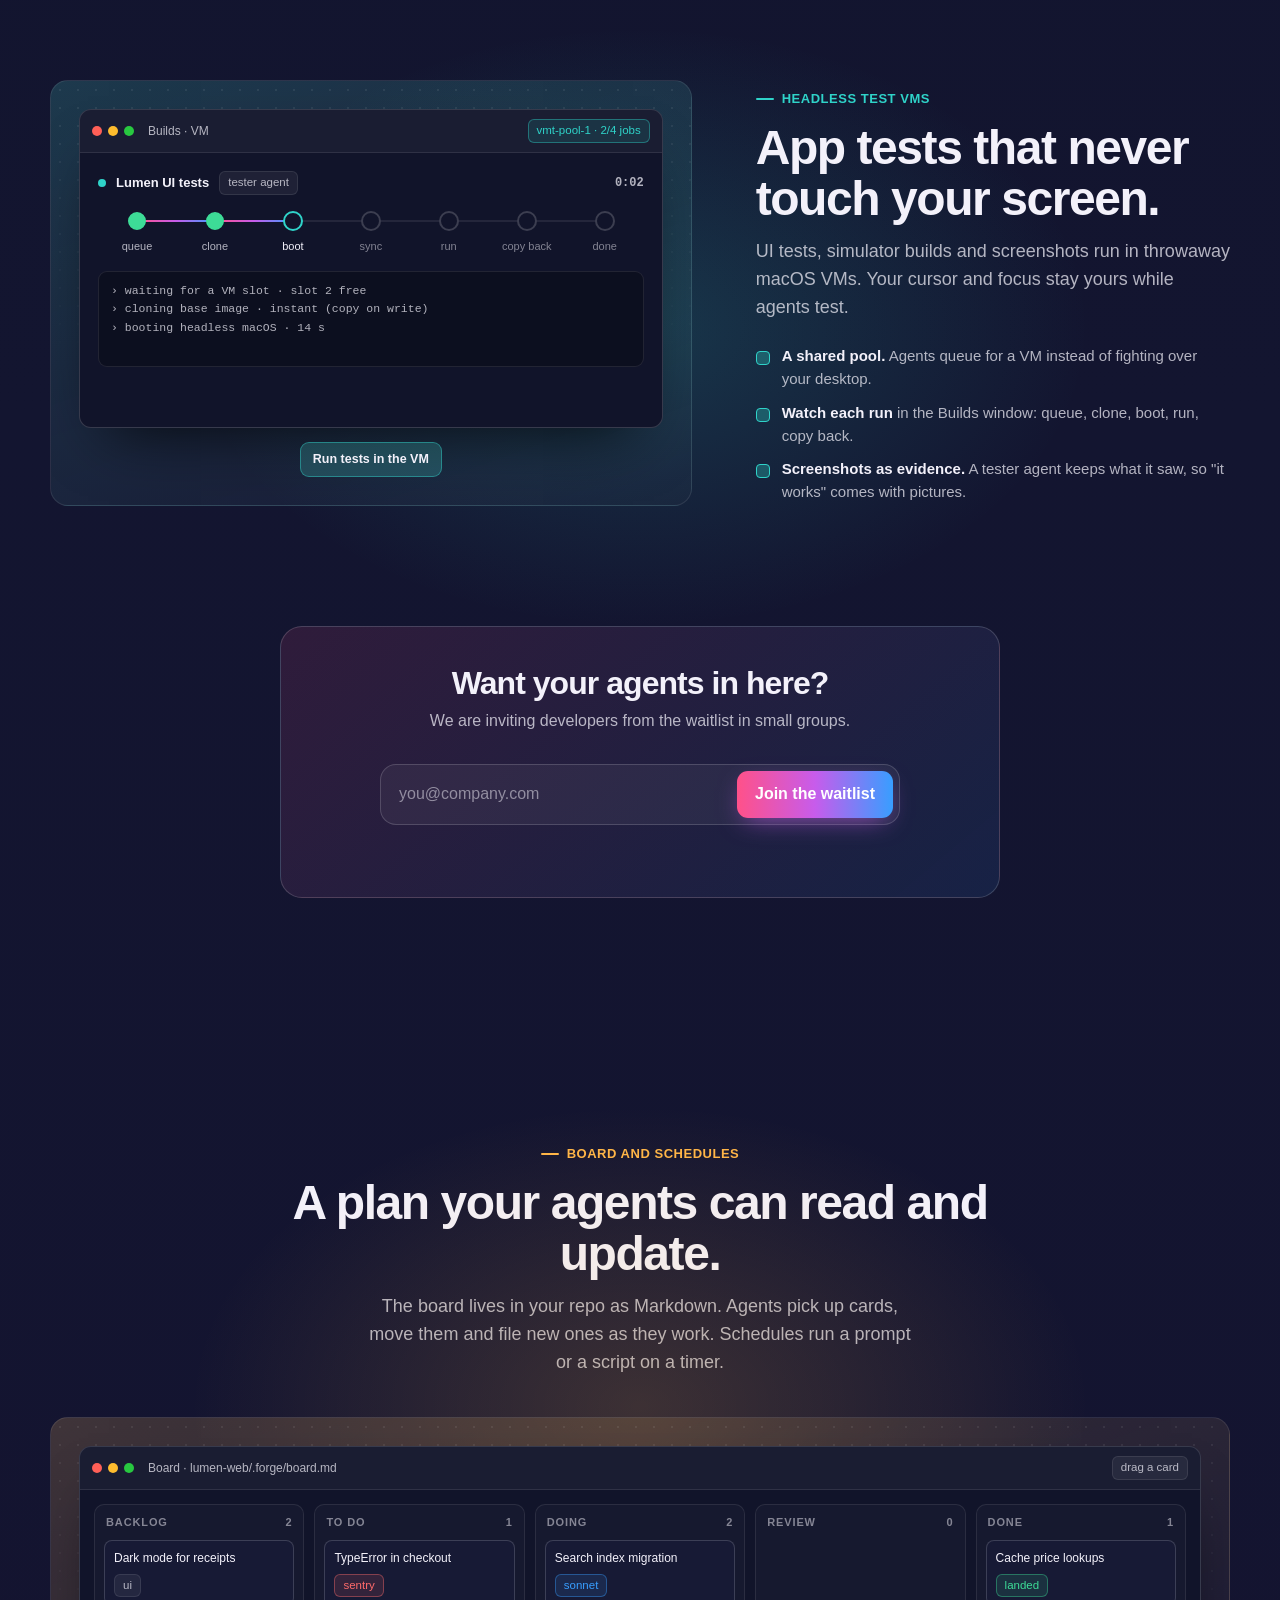
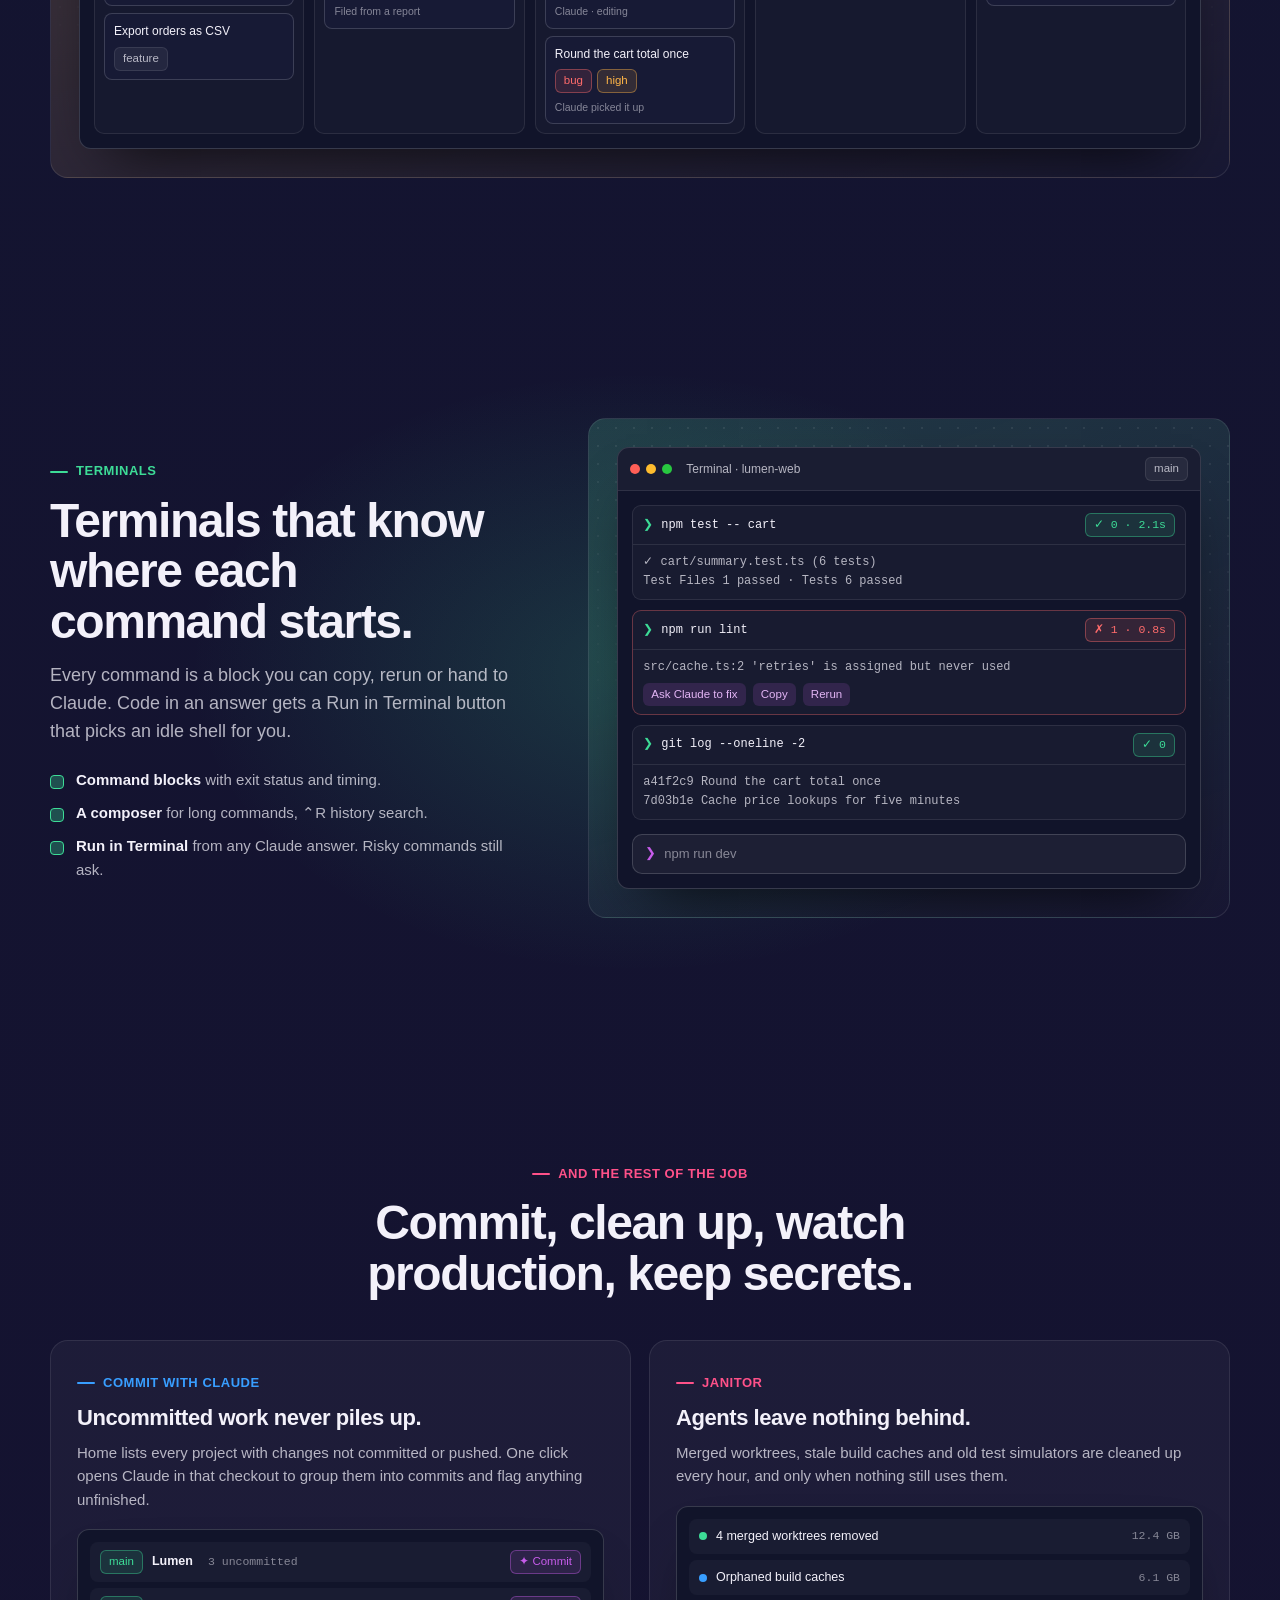
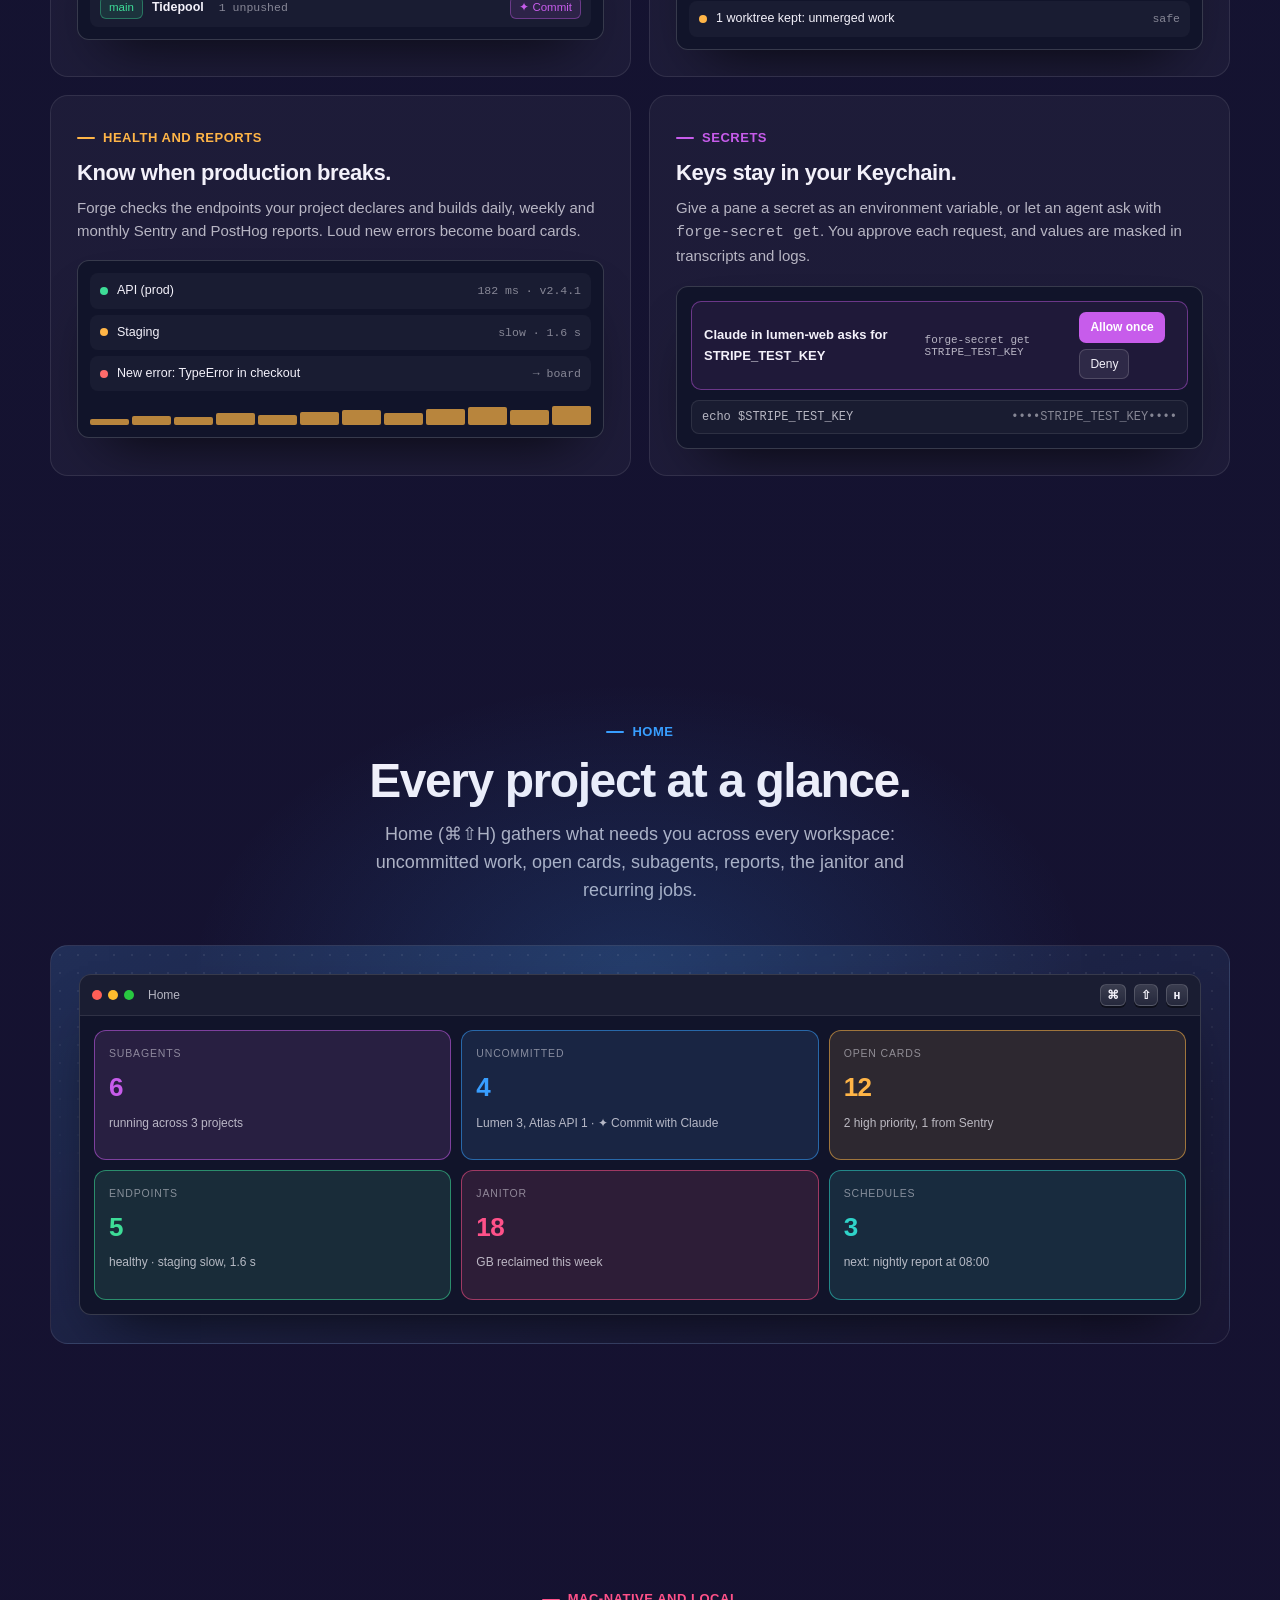
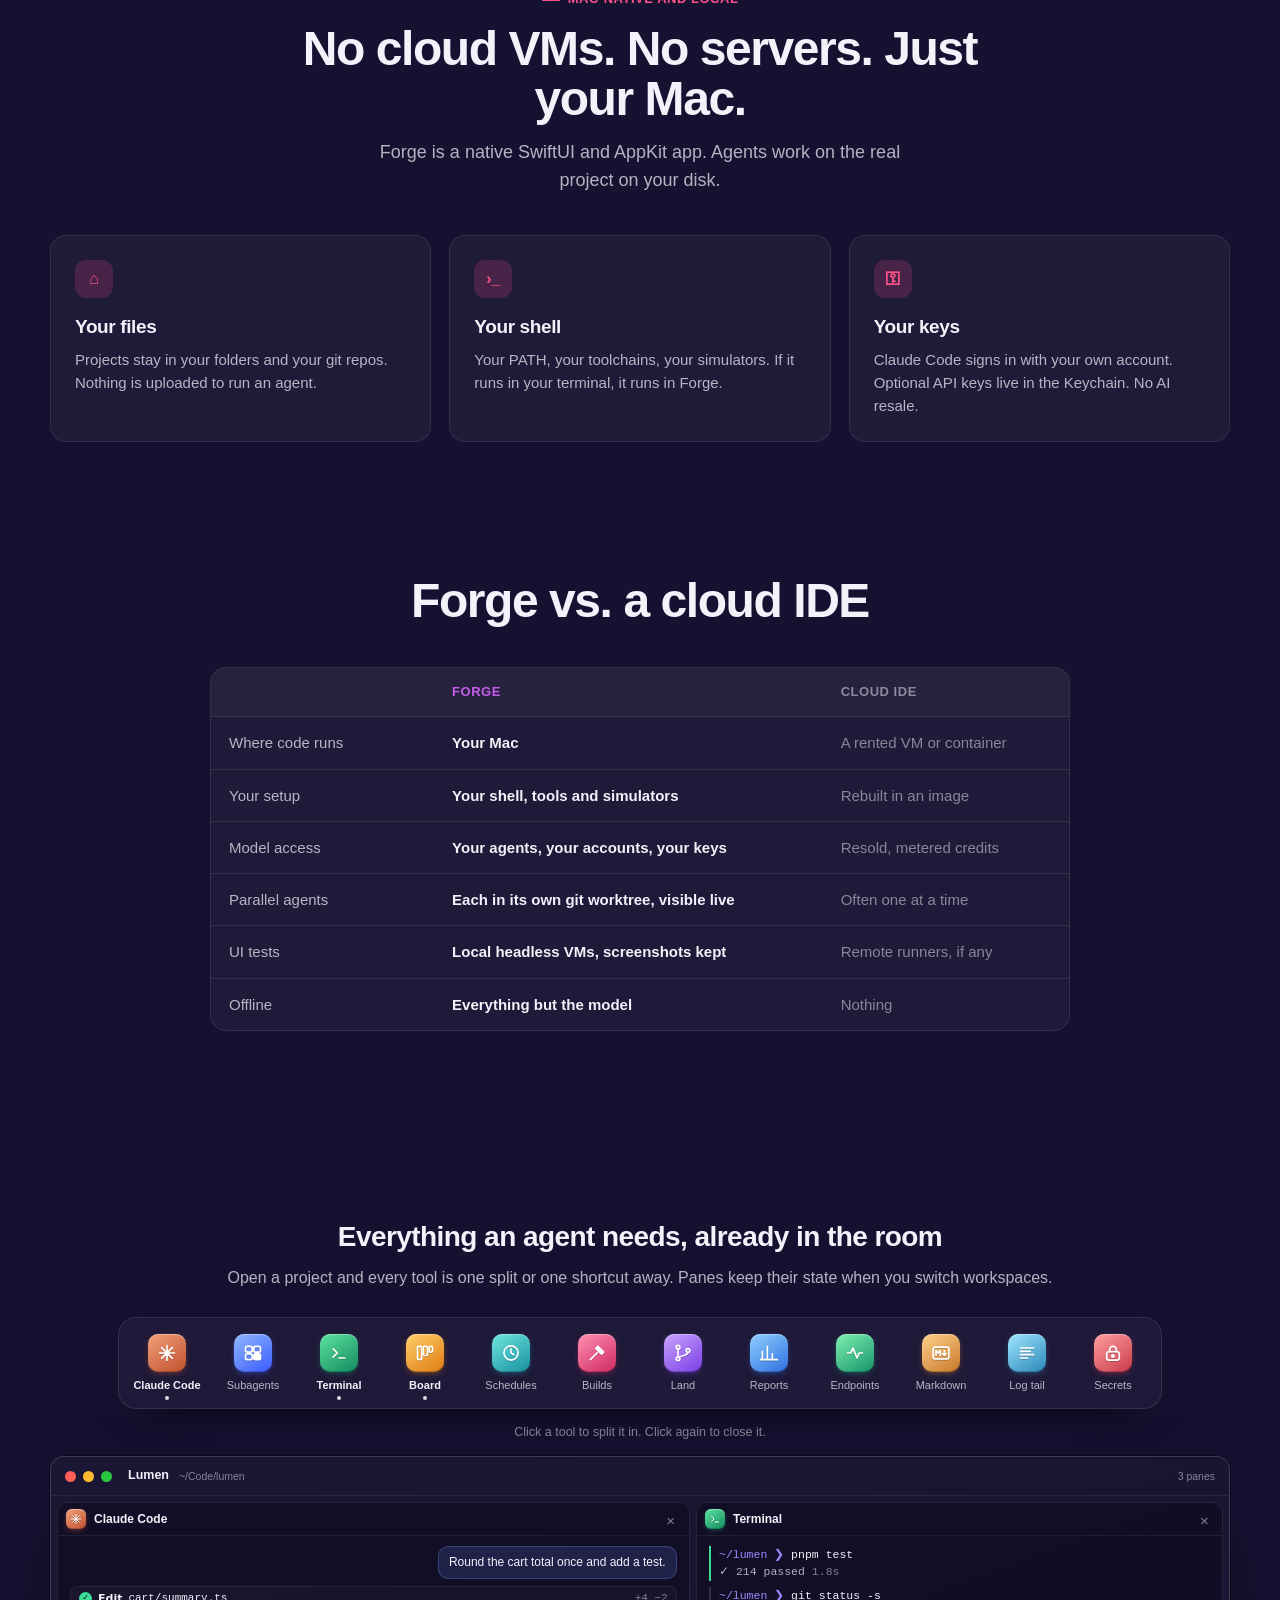
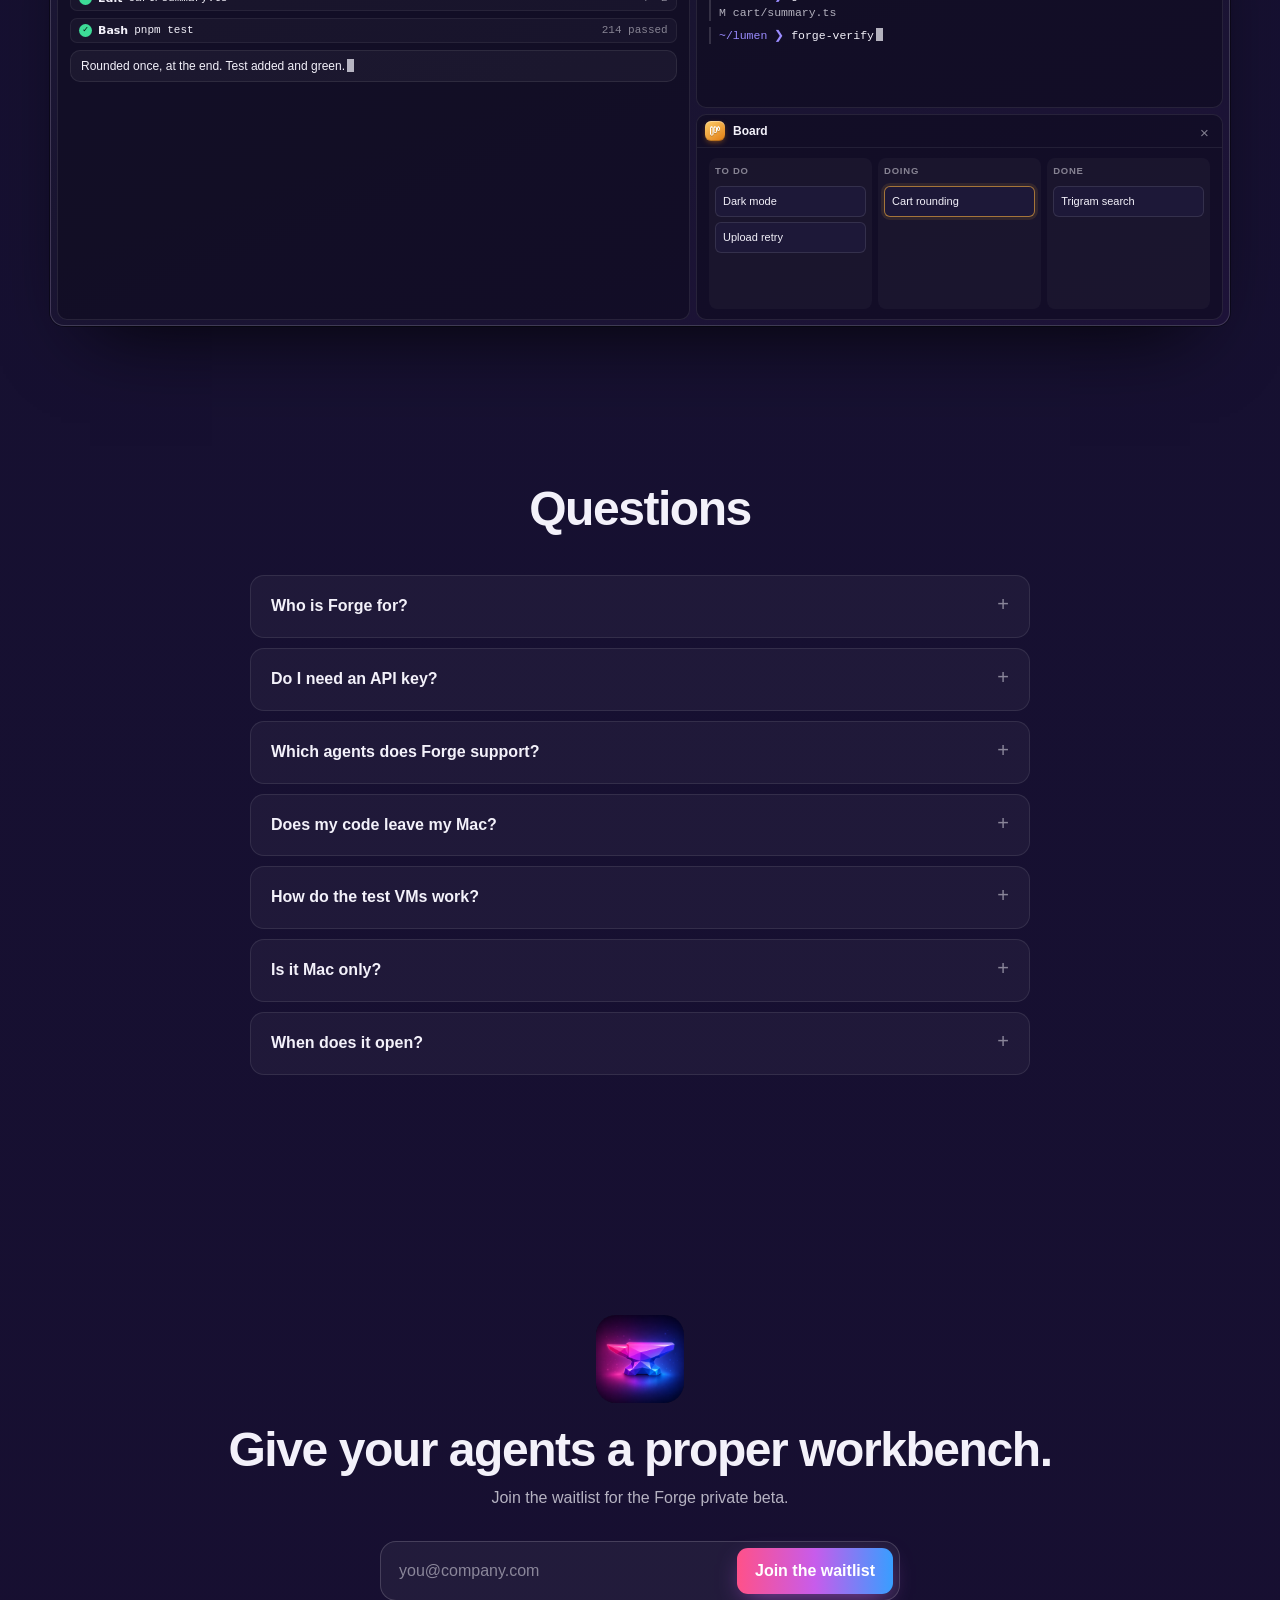
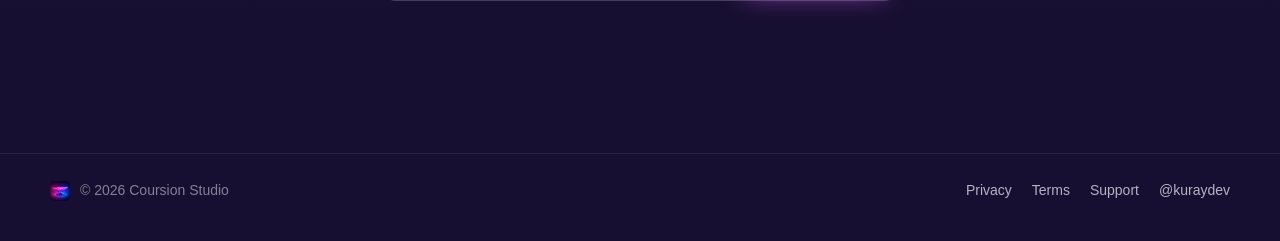
==== commit e234b270: "Drop every mention of price: badge reads Private beta, cost FAQ removed" ====
--- a/index.html
+++ b/index.html
@@ -16,7 +16,7 @@
   <meta property="og:url" content="https://forge.coursion.studio/" />
   <meta property="og:title" content="Forge: a whole team of coding agents on your own Mac" />
   <meta property="og:description" content="Claude Code in a harness: the right model per job, its own worktree, and proof before anything lands. Private beta: join the waitlist." />
-  <meta property="og:image" content="https://forge.coursion.studio/og.png?v=5" />
+  <meta property="og:image" content="https://forge.coursion.studio/og.png?v=6" />
   <meta property="og:image:width" content="1200" />
   <meta property="og:image:height" content="630" />
   <meta property="og:image:alt" content="Forge: a whole team of coding agents on your own Mac" />
@@ -24,7 +24,7 @@
   <meta name="twitter:site" content="@kuraydev" />
   <meta name="twitter:title" content="Forge: a whole team of coding agents on your own Mac" />
   <meta name="twitter:description" content="Claude Code in a harness: the right model per job, its own worktree, and proof before anything lands. Join the waitlist." />
-  <meta name="twitter:image" content="https://forge.coursion.studio/og.png?v=5" />
+  <meta name="twitter:image" content="https://forge.coursion.studio/og.png?v=6" />
   <script type="application/ld+json">{"@context":"https://schema.org","@type":"SoftwareApplication","name":"Forge","operatingSystem":"macOS 15 or later","applicationCategory":"DeveloperApplication","url":"https://forge.coursion.studio/","description":"A native Mac workbench for coding agents."}</script>
   <script defer src="https://polaris-backend-489776622782.europe-west1.run.app/api/v1/analytics/t.js" data-site="forge.coursion.studio"></script>
 </head>
@@ -46,7 +46,7 @@
     <div class="mesh" aria-hidden="true"><i></i><i></i><i></i></div>
     <div class="dots" aria-hidden="true"></div>
     <div class="hero-copy">
-      <span class="badge"><span class="badge-dot"></span>Private beta · free during the beta</span>
+      <span class="badge"><span class="badge-dot"></span>Private beta</span>
       <h1>A whole team of coding agents.<br /><span class="grad">Working on your own Mac.</span></h1>
       <p class="sub">Forge runs Claude Code in a harness: the right model for every job, a worktree of its own, and proof before anything lands. Codex, Cursor Agent and aider work right beside it. Your files, your shell, your keys.</p>
       <div class="join" id="join">
@@ -466,7 +466,6 @@
           <details><summary>How do the test VMs work?</summary><p>Forge runs app and UI tests inside throwaway macOS virtual machines on your own Mac, so agents can launch apps, boot simulators and take screenshots without touching your screen.</p></details>
           <details><summary>Is it Mac only?</summary><p>Yes. Forge is a native Mac app and needs macOS 15 (Sequoia) or later.</p></details>
           <details><summary>When does it open?</summary><p>We are inviting people from the waitlist in small groups. Join and you will get one email when your invite is ready.</p></details>
-          <details><summary>What does it cost?</summary><p>Free during the beta.</p></details>
         </div>
       </div>
     </section>
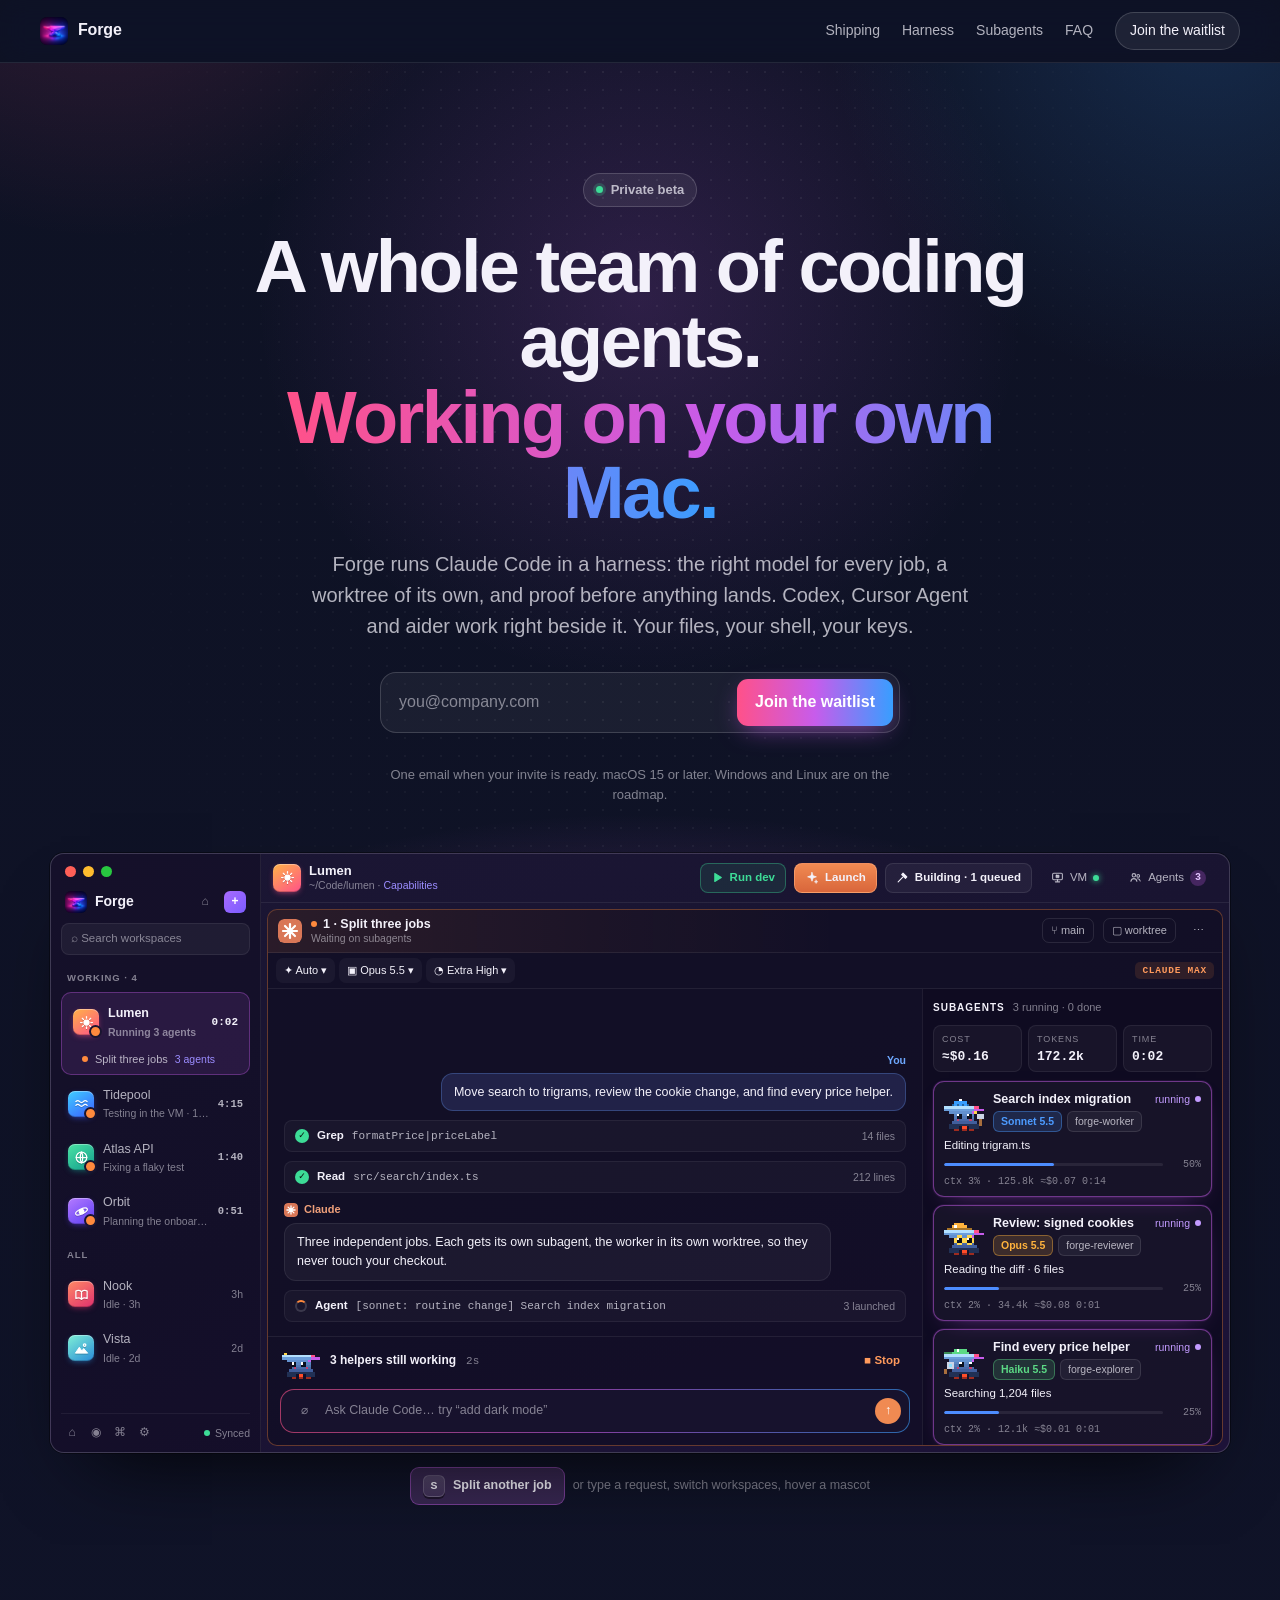
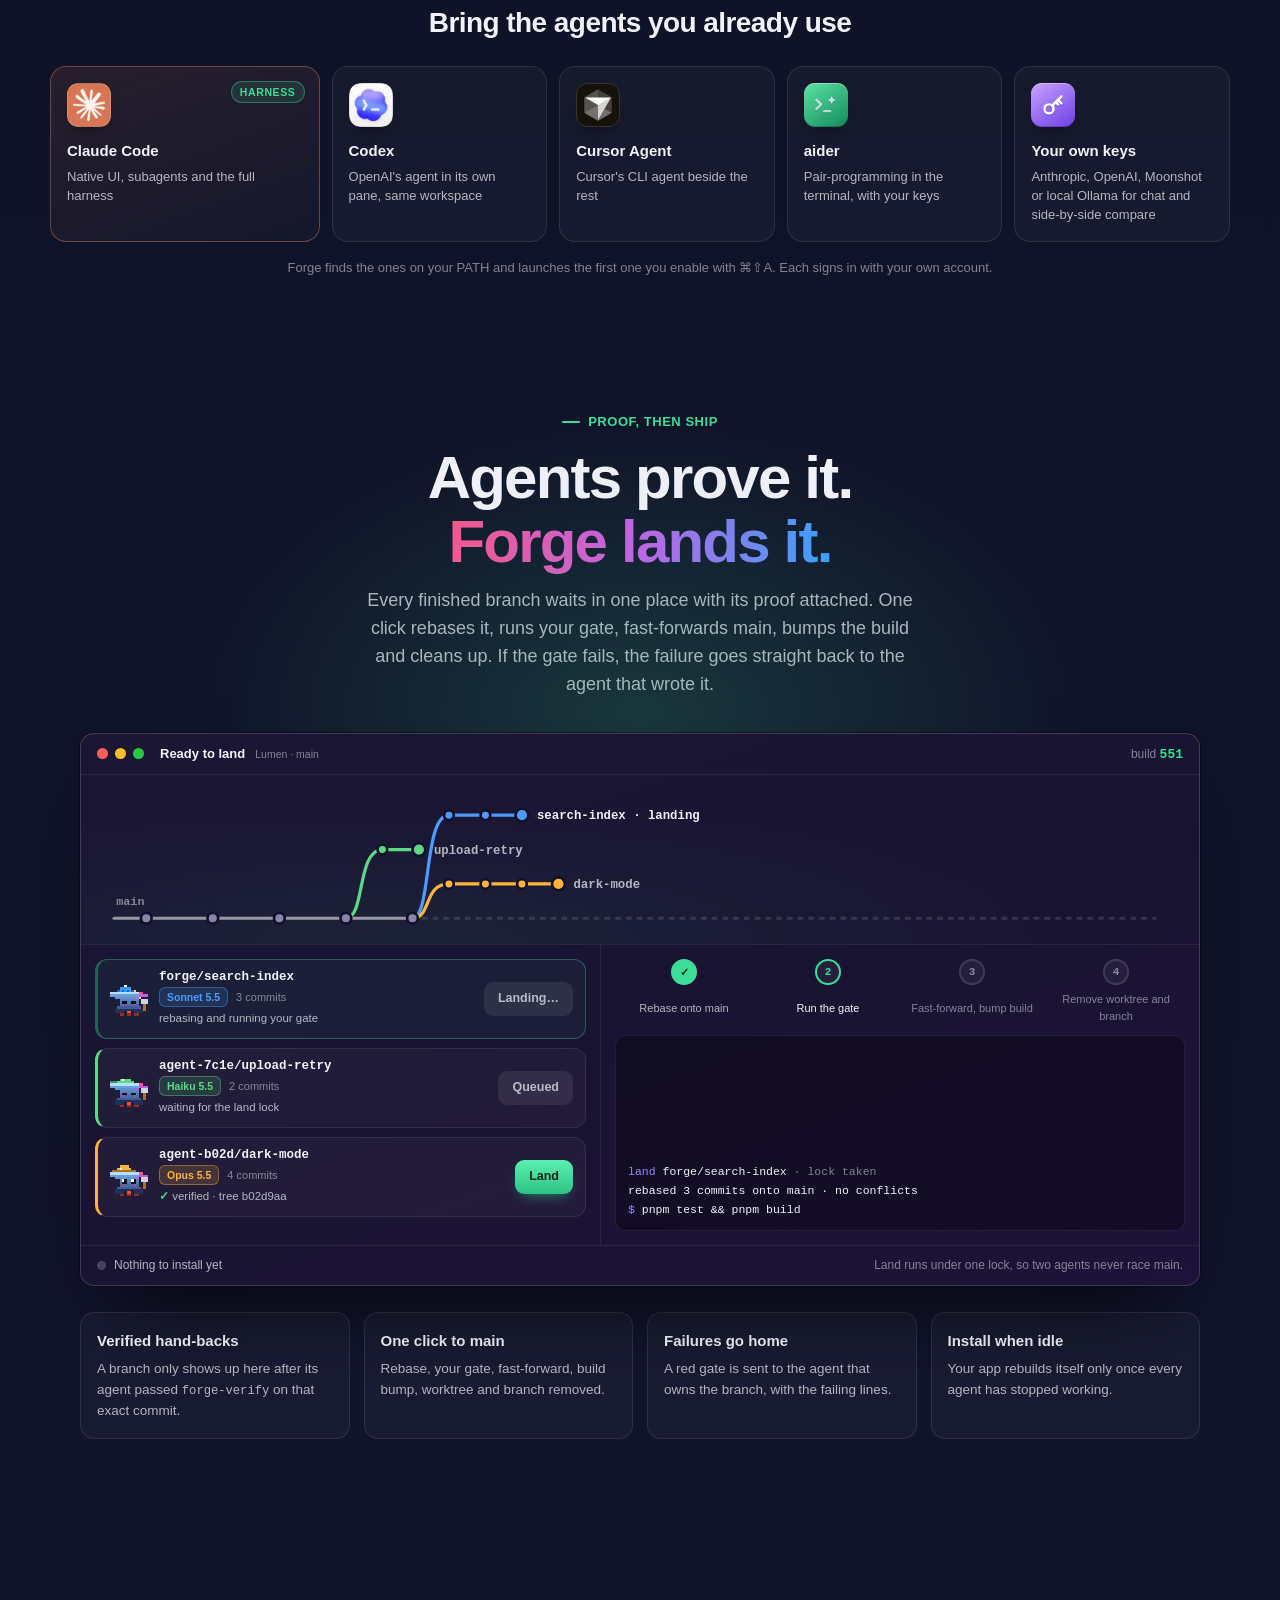
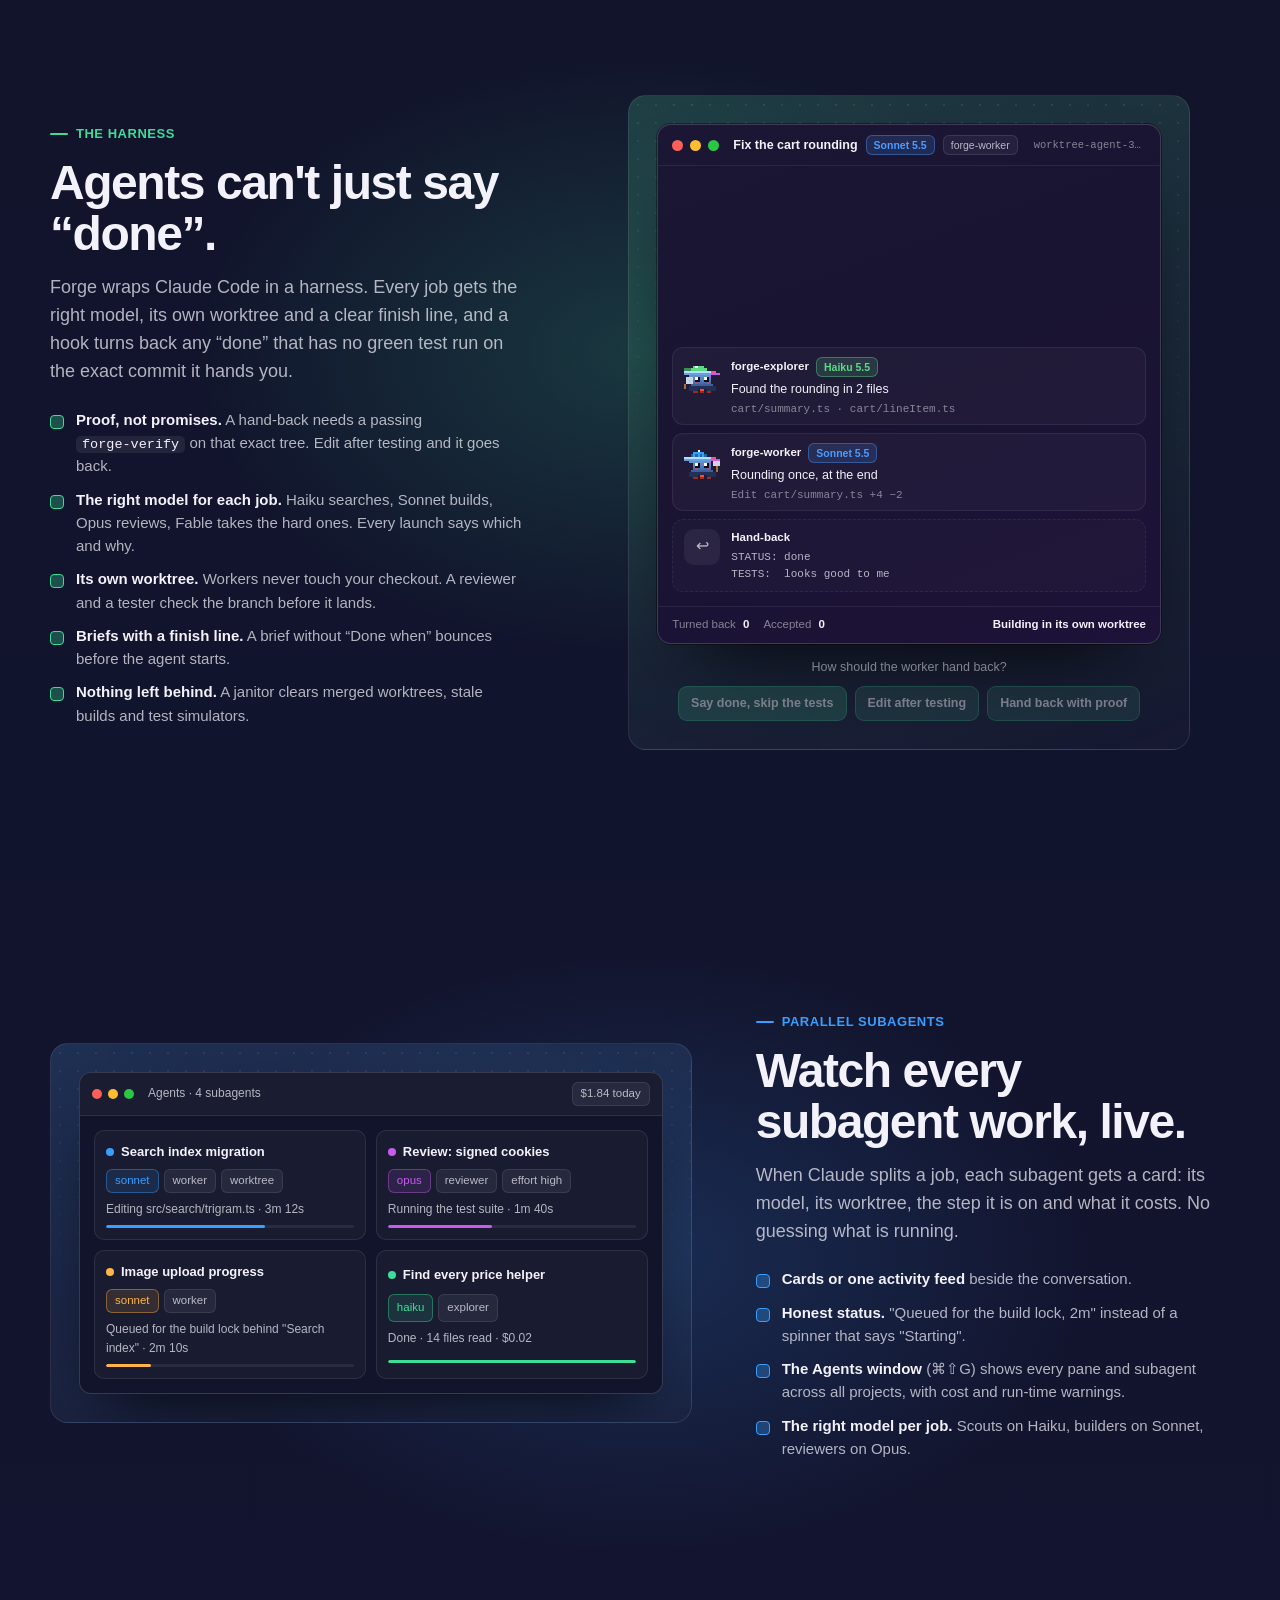
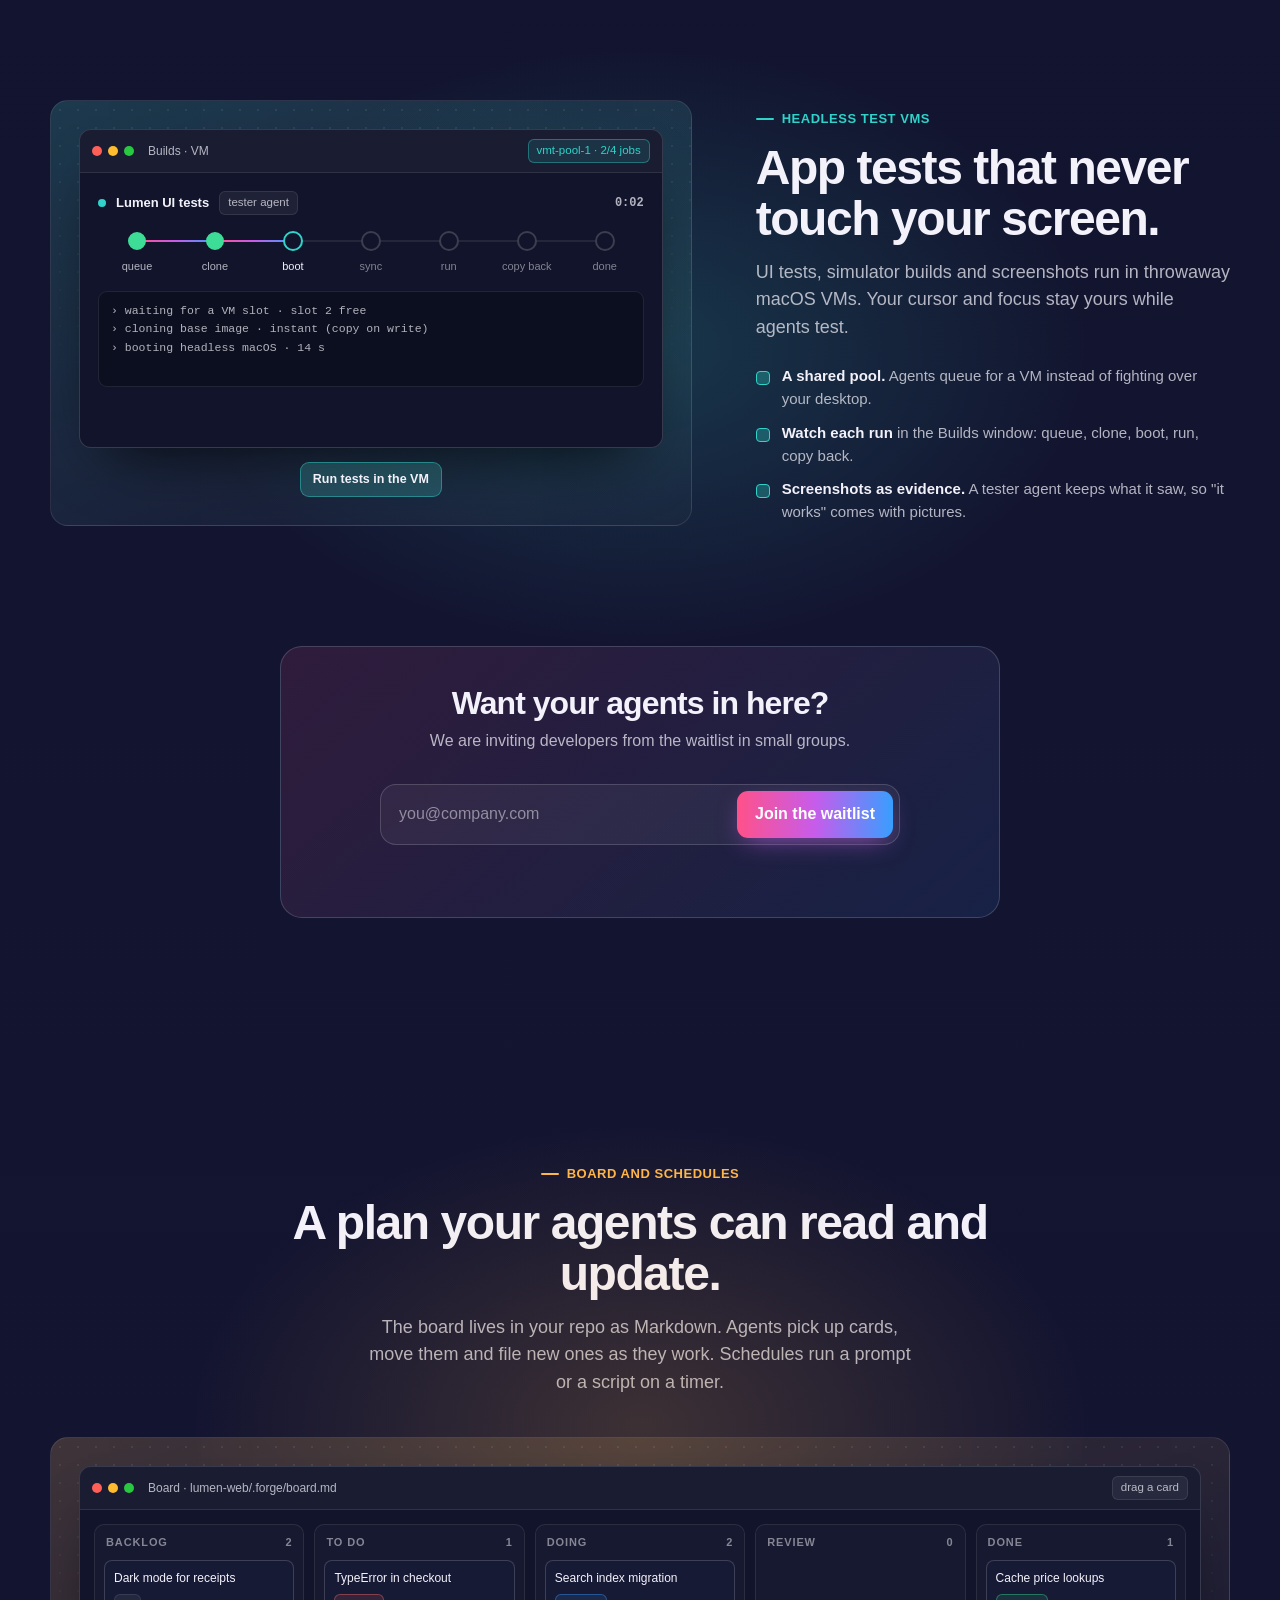
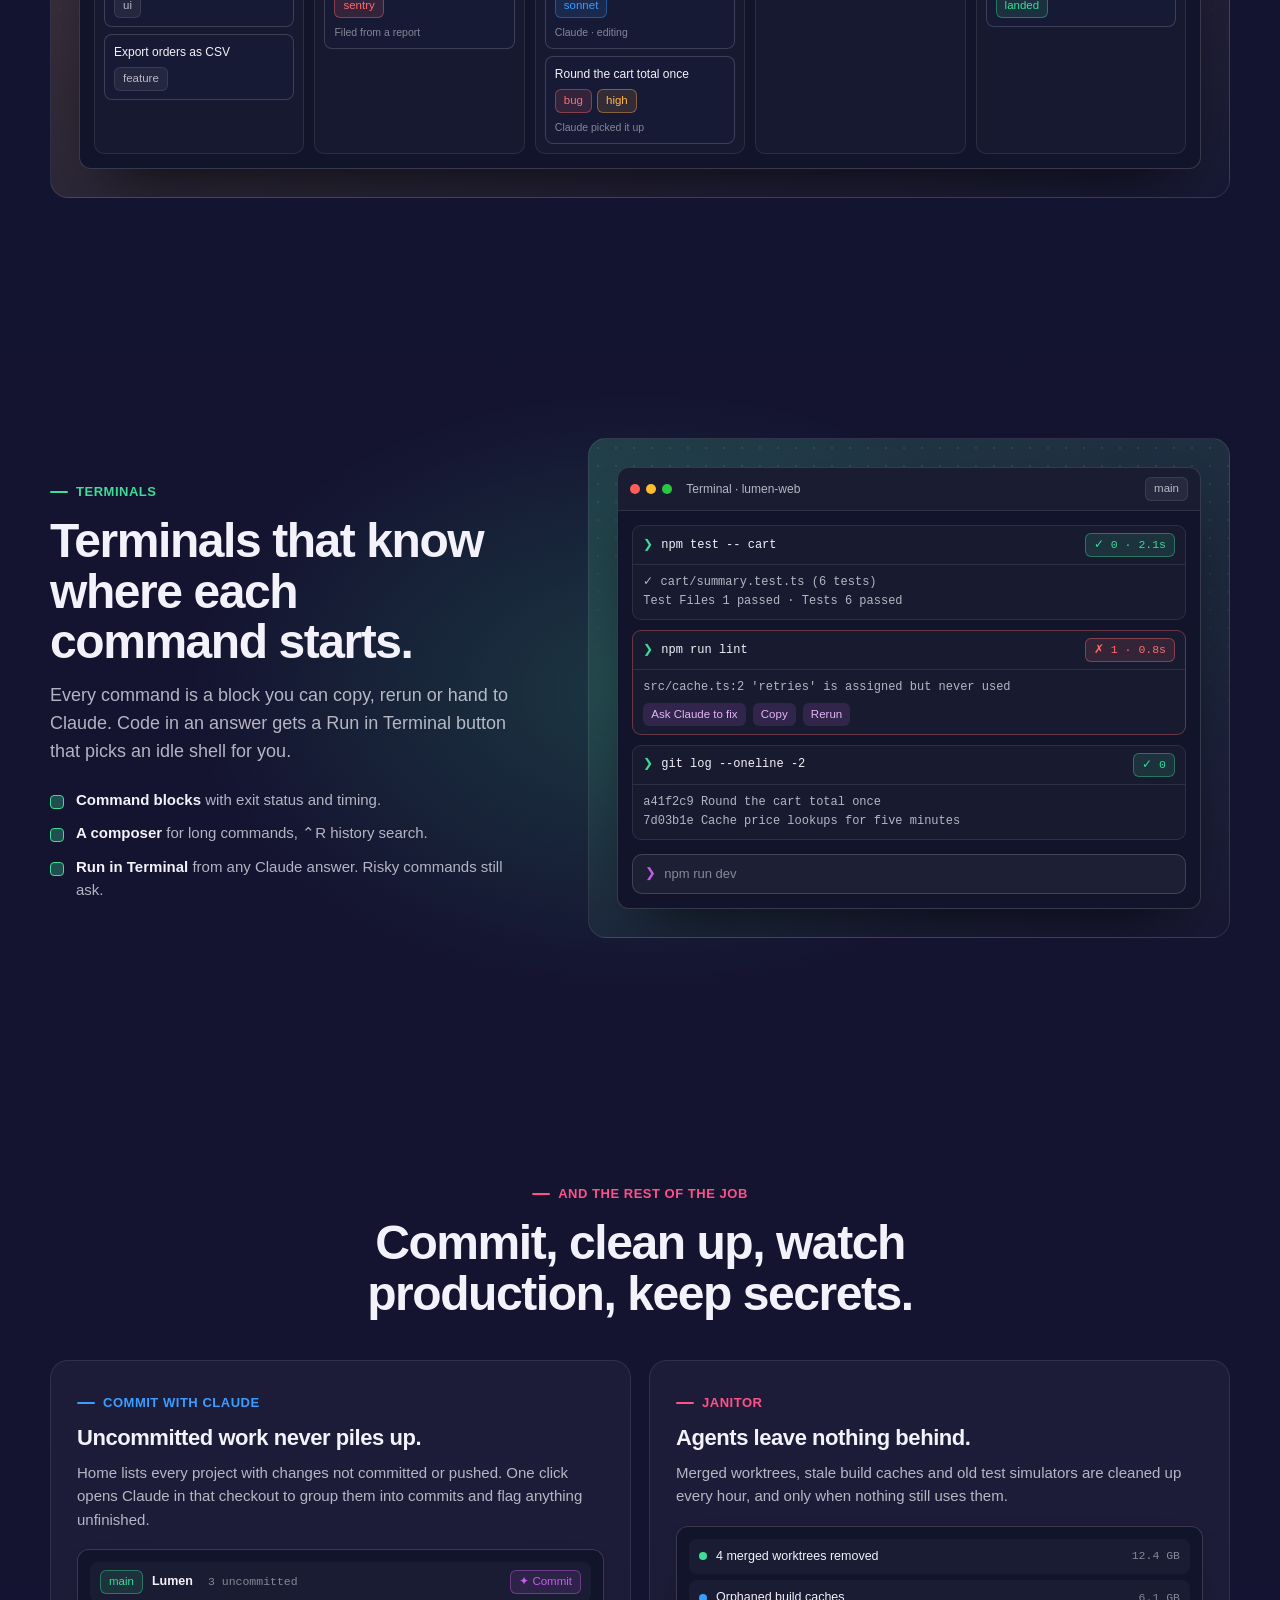
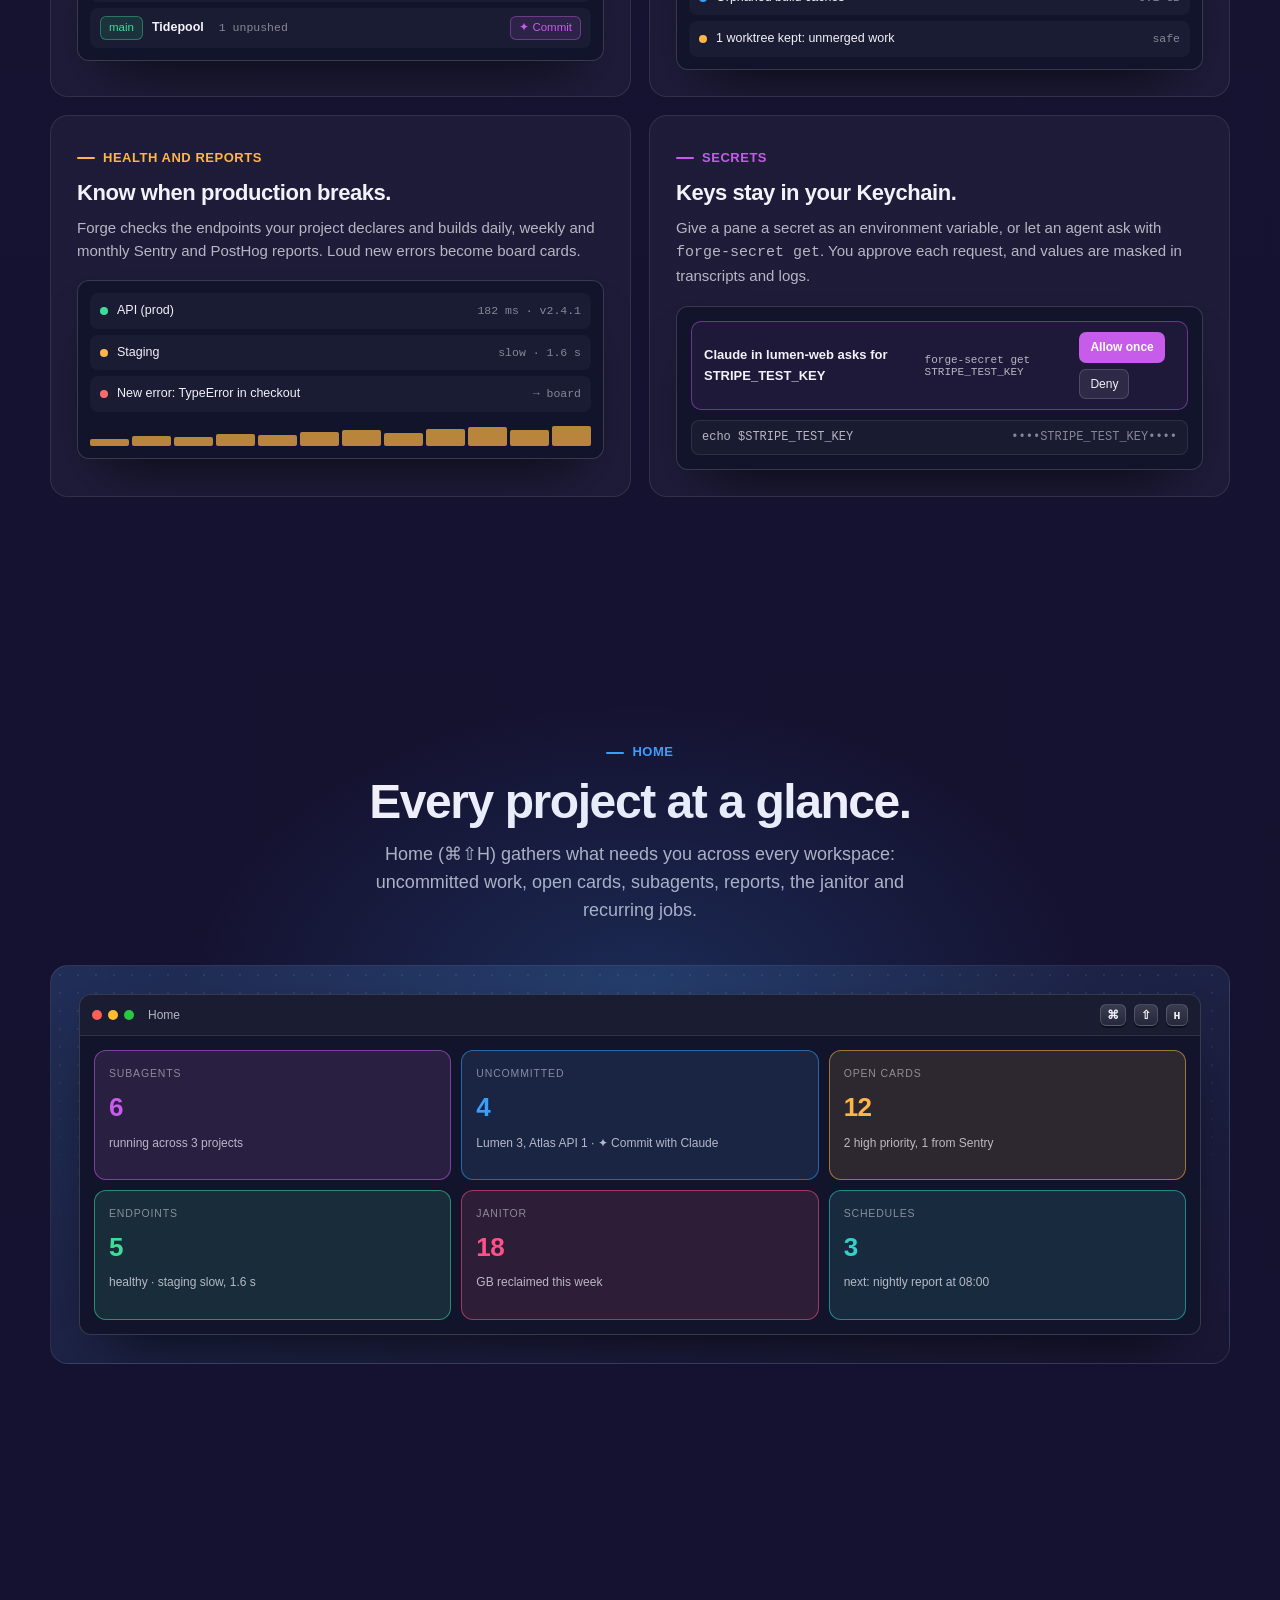
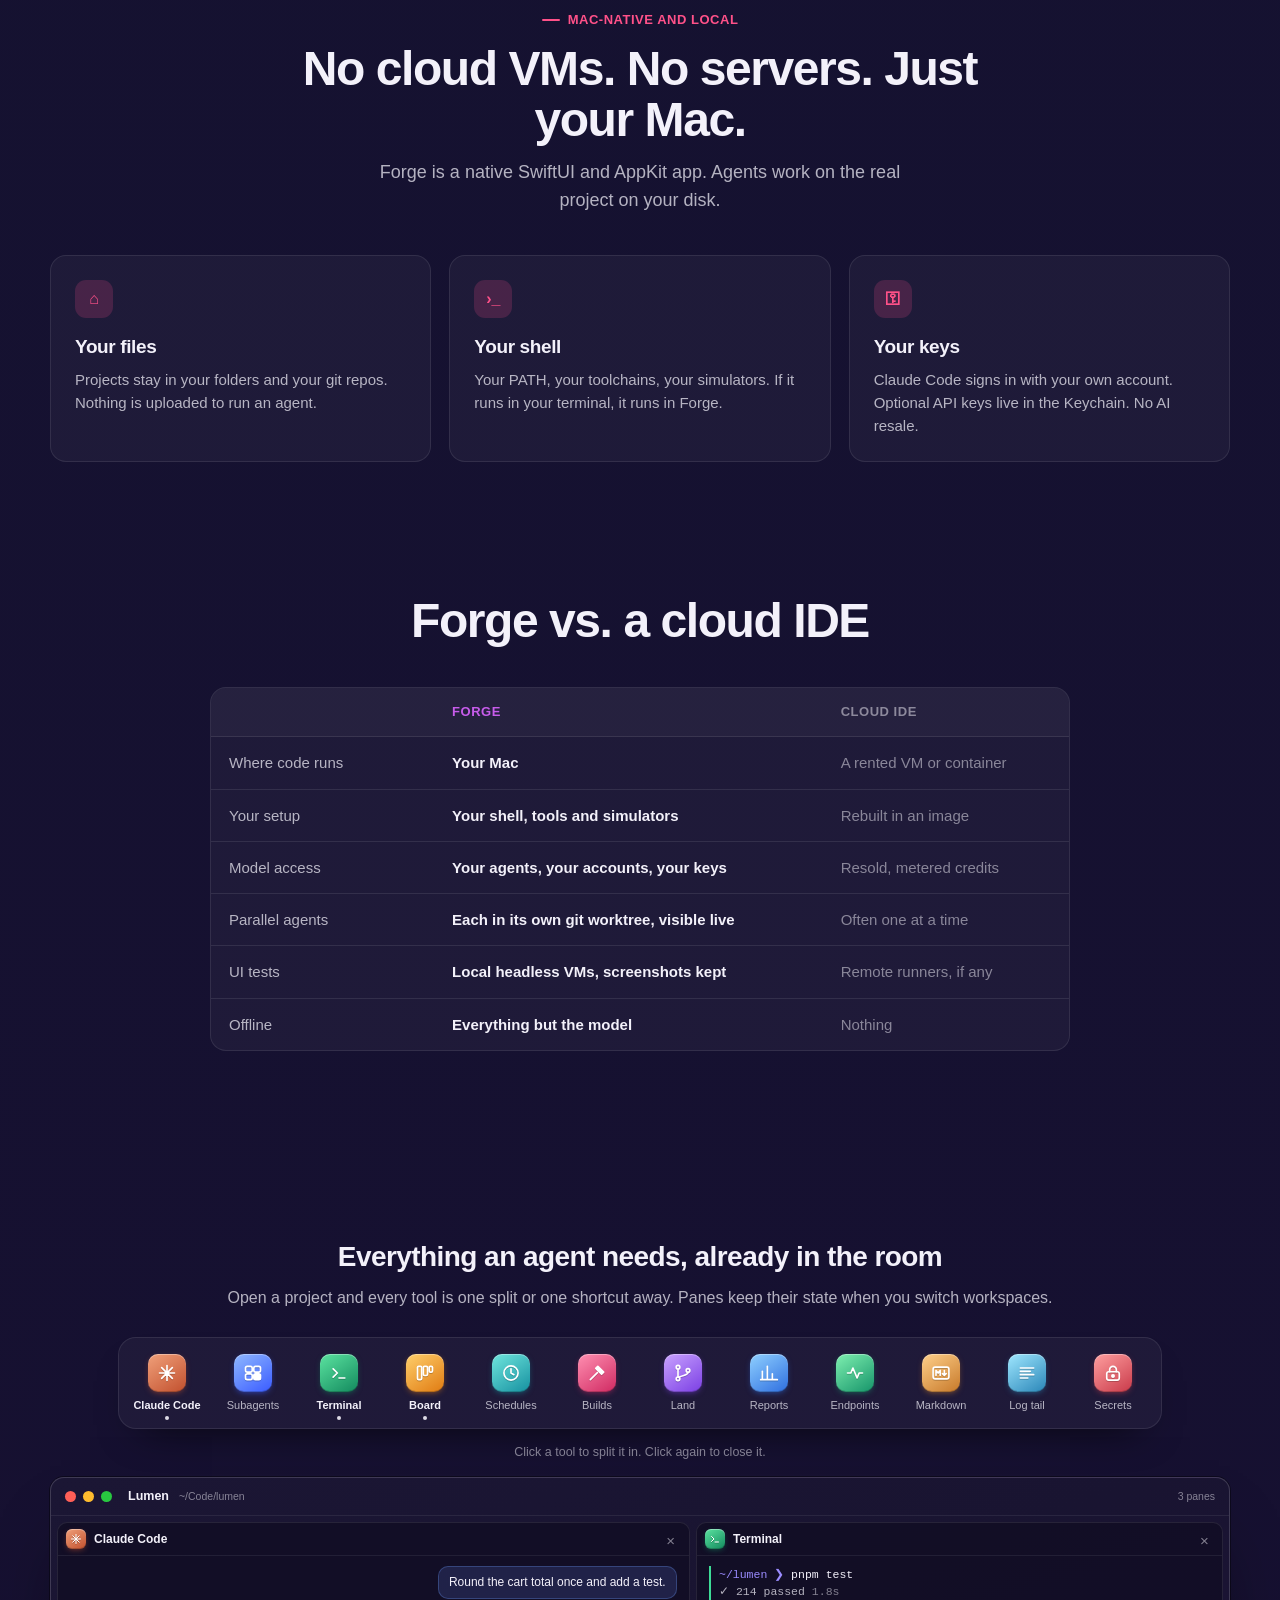
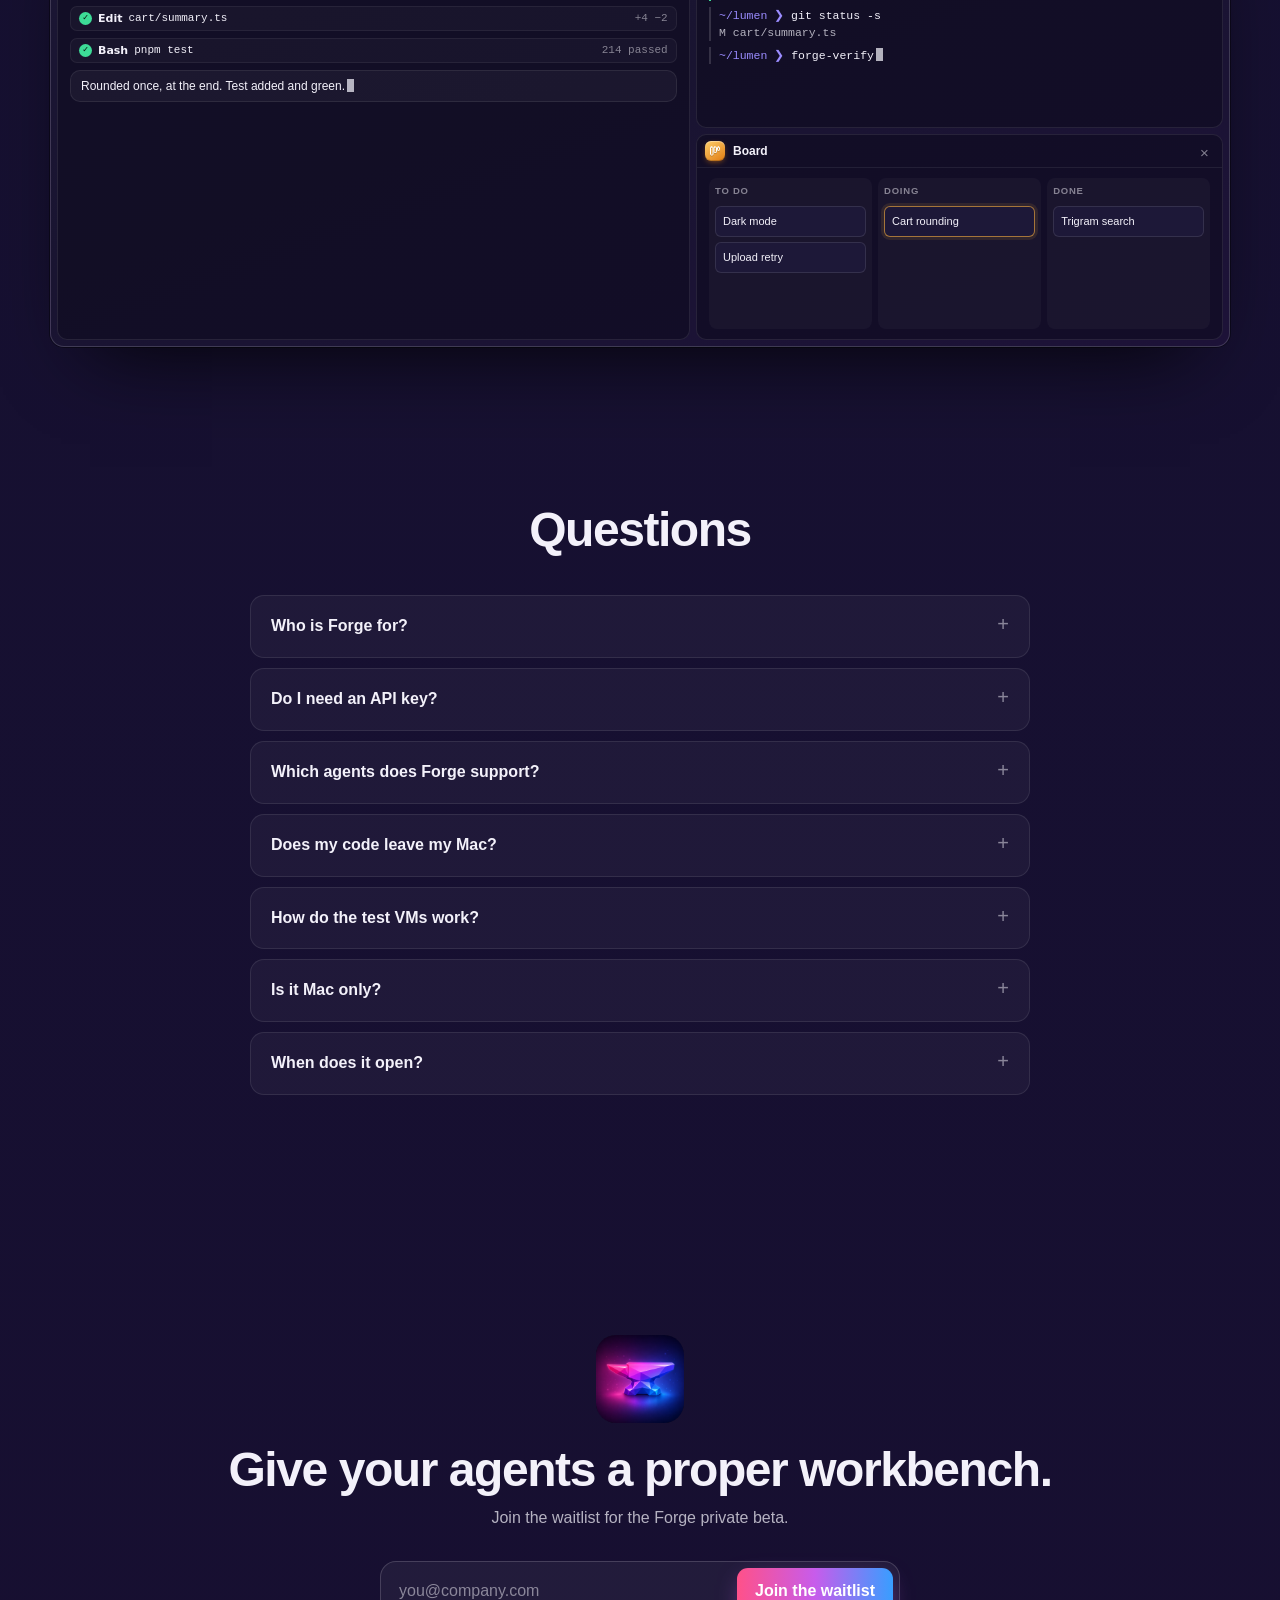
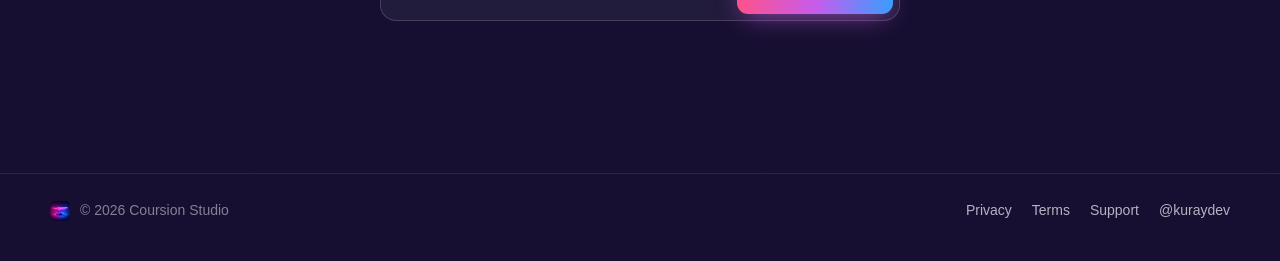
==== commit 57e35bd6: "Say Windows and Linux are on the roadmap" ====
--- a/index.html
+++ b/index.html
@@ -60,7 +60,7 @@
           <button class="btn" type="submit"><span class="btn-label">Join the waitlist</span></button>
         </form>
         <p class="status" role="status" aria-live="polite"></p>
-        <p class="note">One email when your invite is ready. macOS 15 or later.</p>
+        <p class="note">One email when your invite is ready. macOS 15 or later. Windows and Linux are on the roadmap.</p>
       </div>
     </div>
     <figure class="hero-shot reveal live" id="ws-demo">
@@ -464,7 +464,7 @@
           <details><summary>Which agents does Forge support?</summary><p>Claude Code, Codex, Cursor Agent and aider, side by side in one workspace. Claude Code gets the native UI, subagent cards and the full harness with proof-gated hand-backs. The AI chat and Compare panes take Anthropic, OpenAI, Moonshot or a local Ollama model.</p></details>
           <details><summary>Does my code leave my Mac?</summary><p>Only what your agent sends to its model provider, exactly as when you run Claude Code in a terminal. Forge puts no server of its own between you and your code.</p></details>
           <details><summary>How do the test VMs work?</summary><p>Forge runs app and UI tests inside throwaway macOS virtual machines on your own Mac, so agents can launch apps, boot simulators and take screenshots without touching your screen.</p></details>
-          <details><summary>Is it Mac only?</summary><p>Yes. Forge is a native Mac app and needs macOS 15 (Sequoia) or later.</p></details>
+          <details><summary>Is it Mac only?</summary><p>For now. Forge starts as a native Mac app for macOS 15 (Sequoia) or later. Windows and Linux versions are planned. Join the waitlist and you will hear when they open.</p></details>
           <details><summary>When does it open?</summary><p>We are inviting people from the waitlist in small groups. Join and you will get one email when your invite is ready.</p></details>
         </div>
       </div>
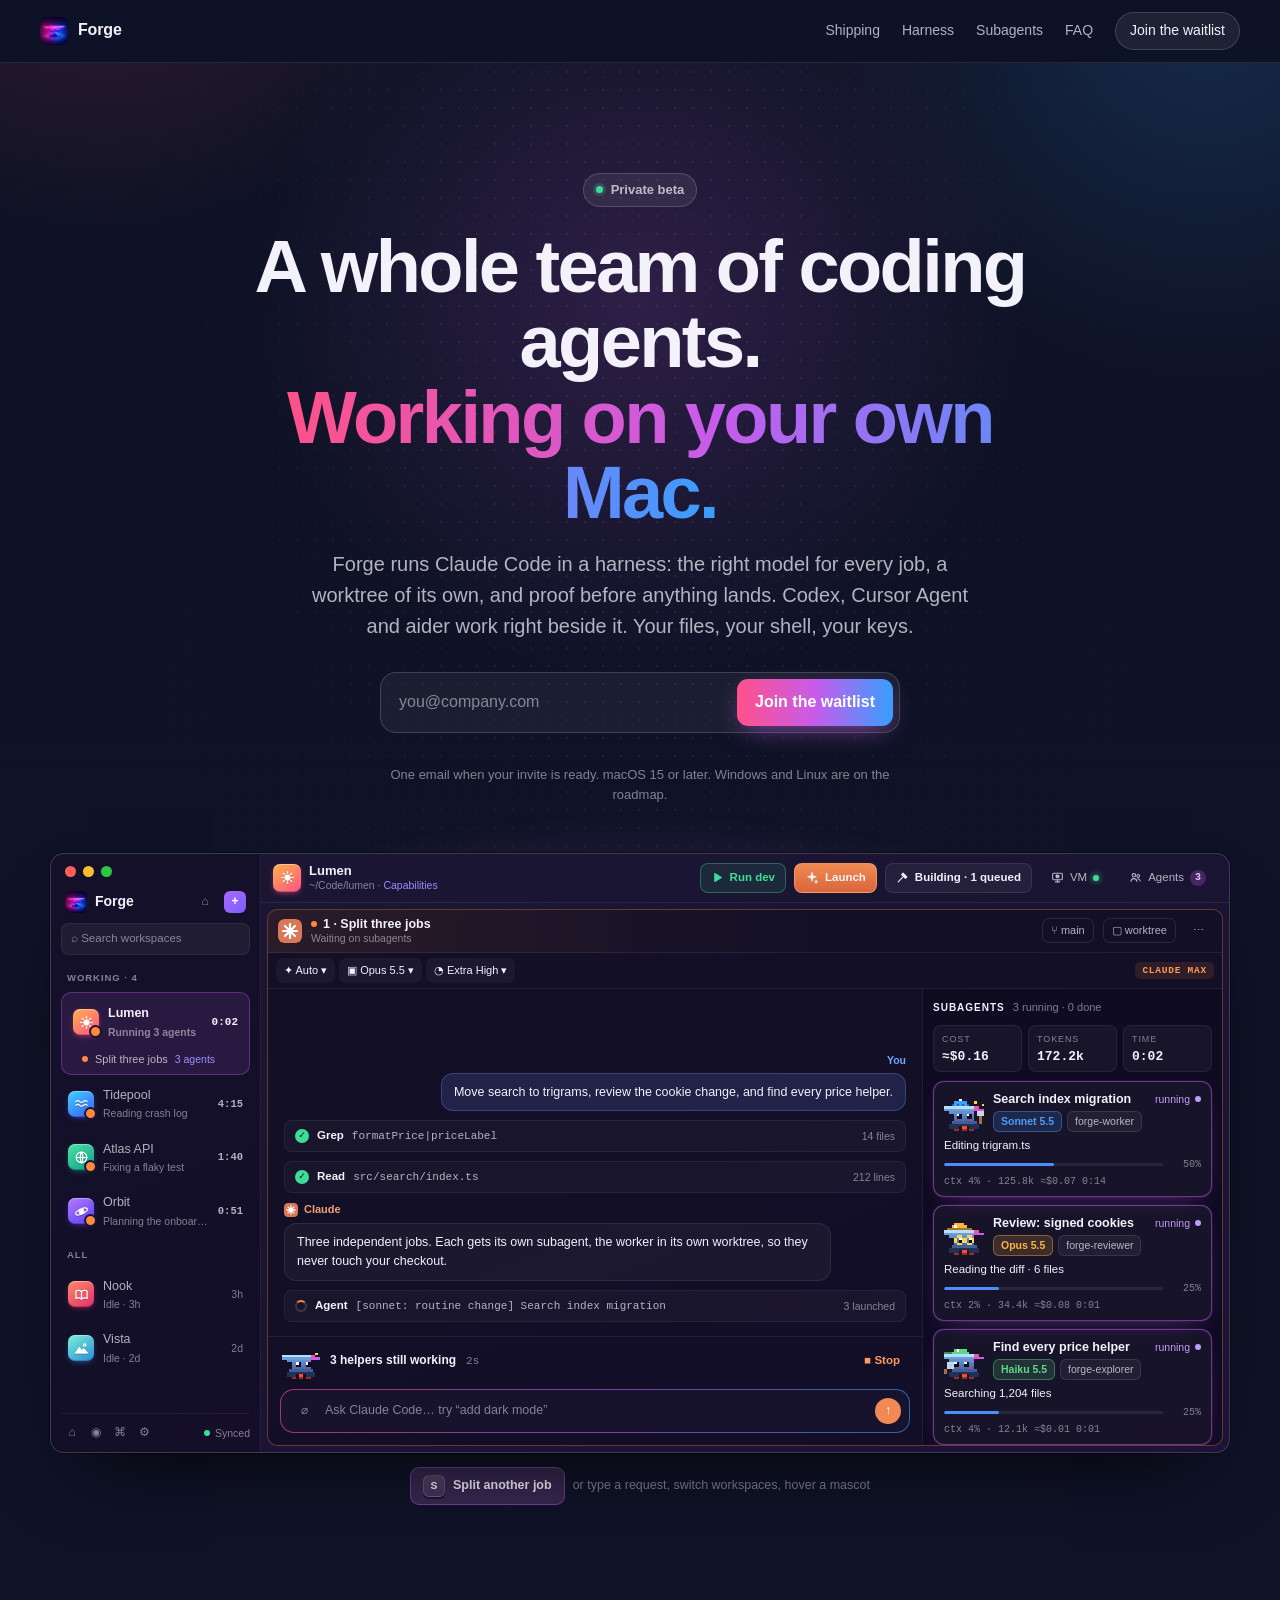
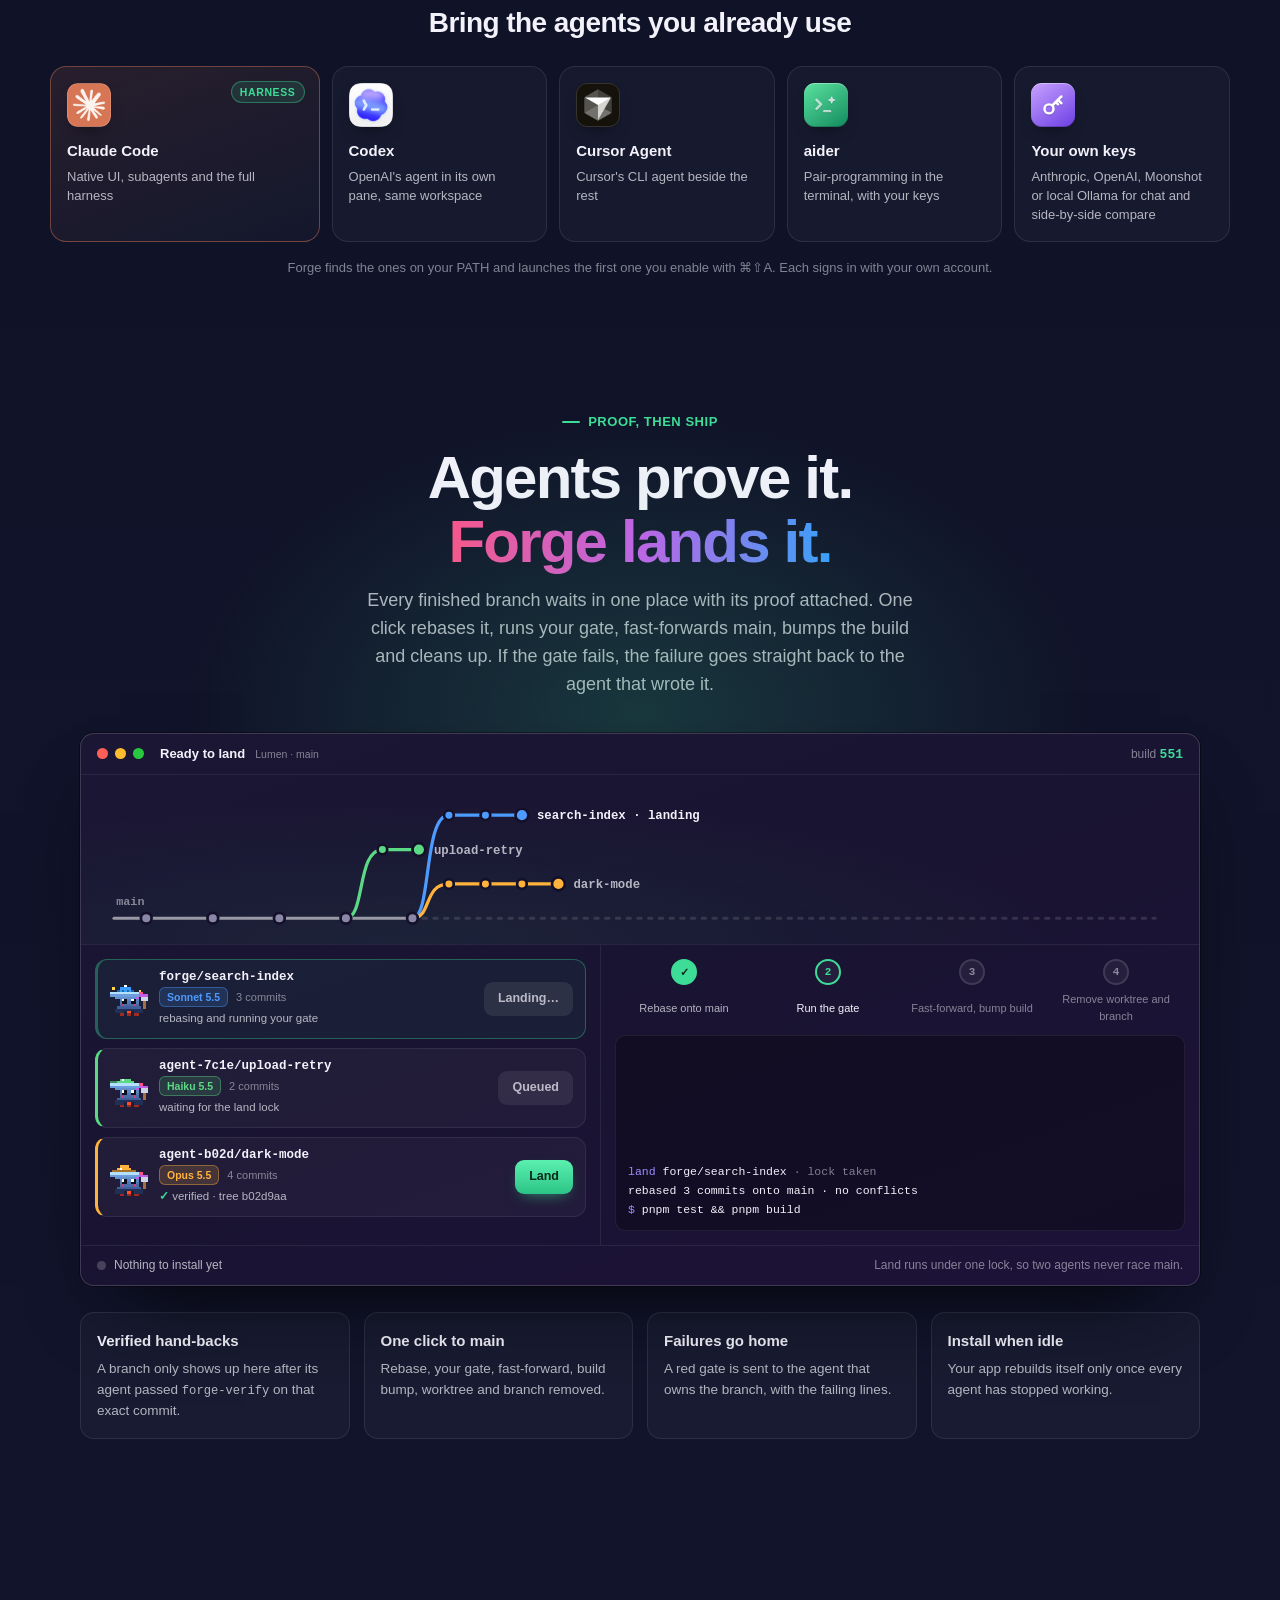
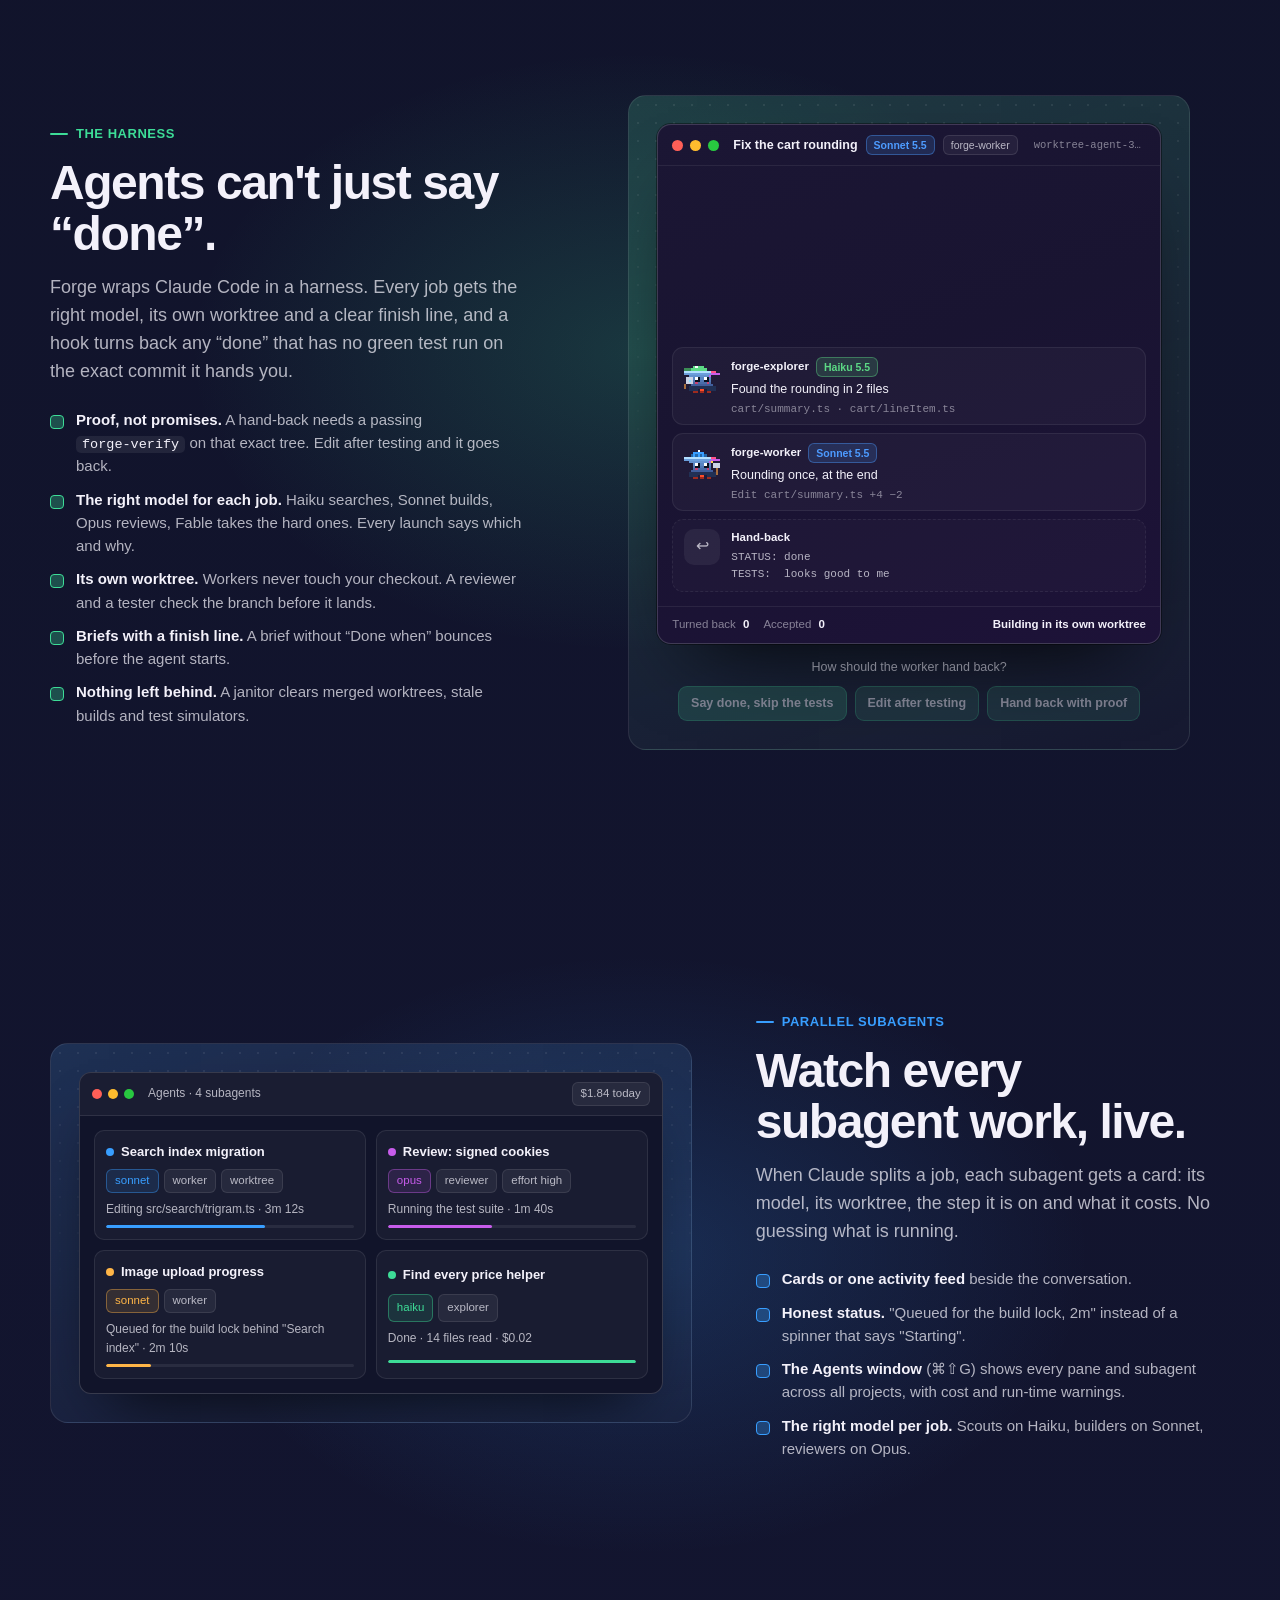
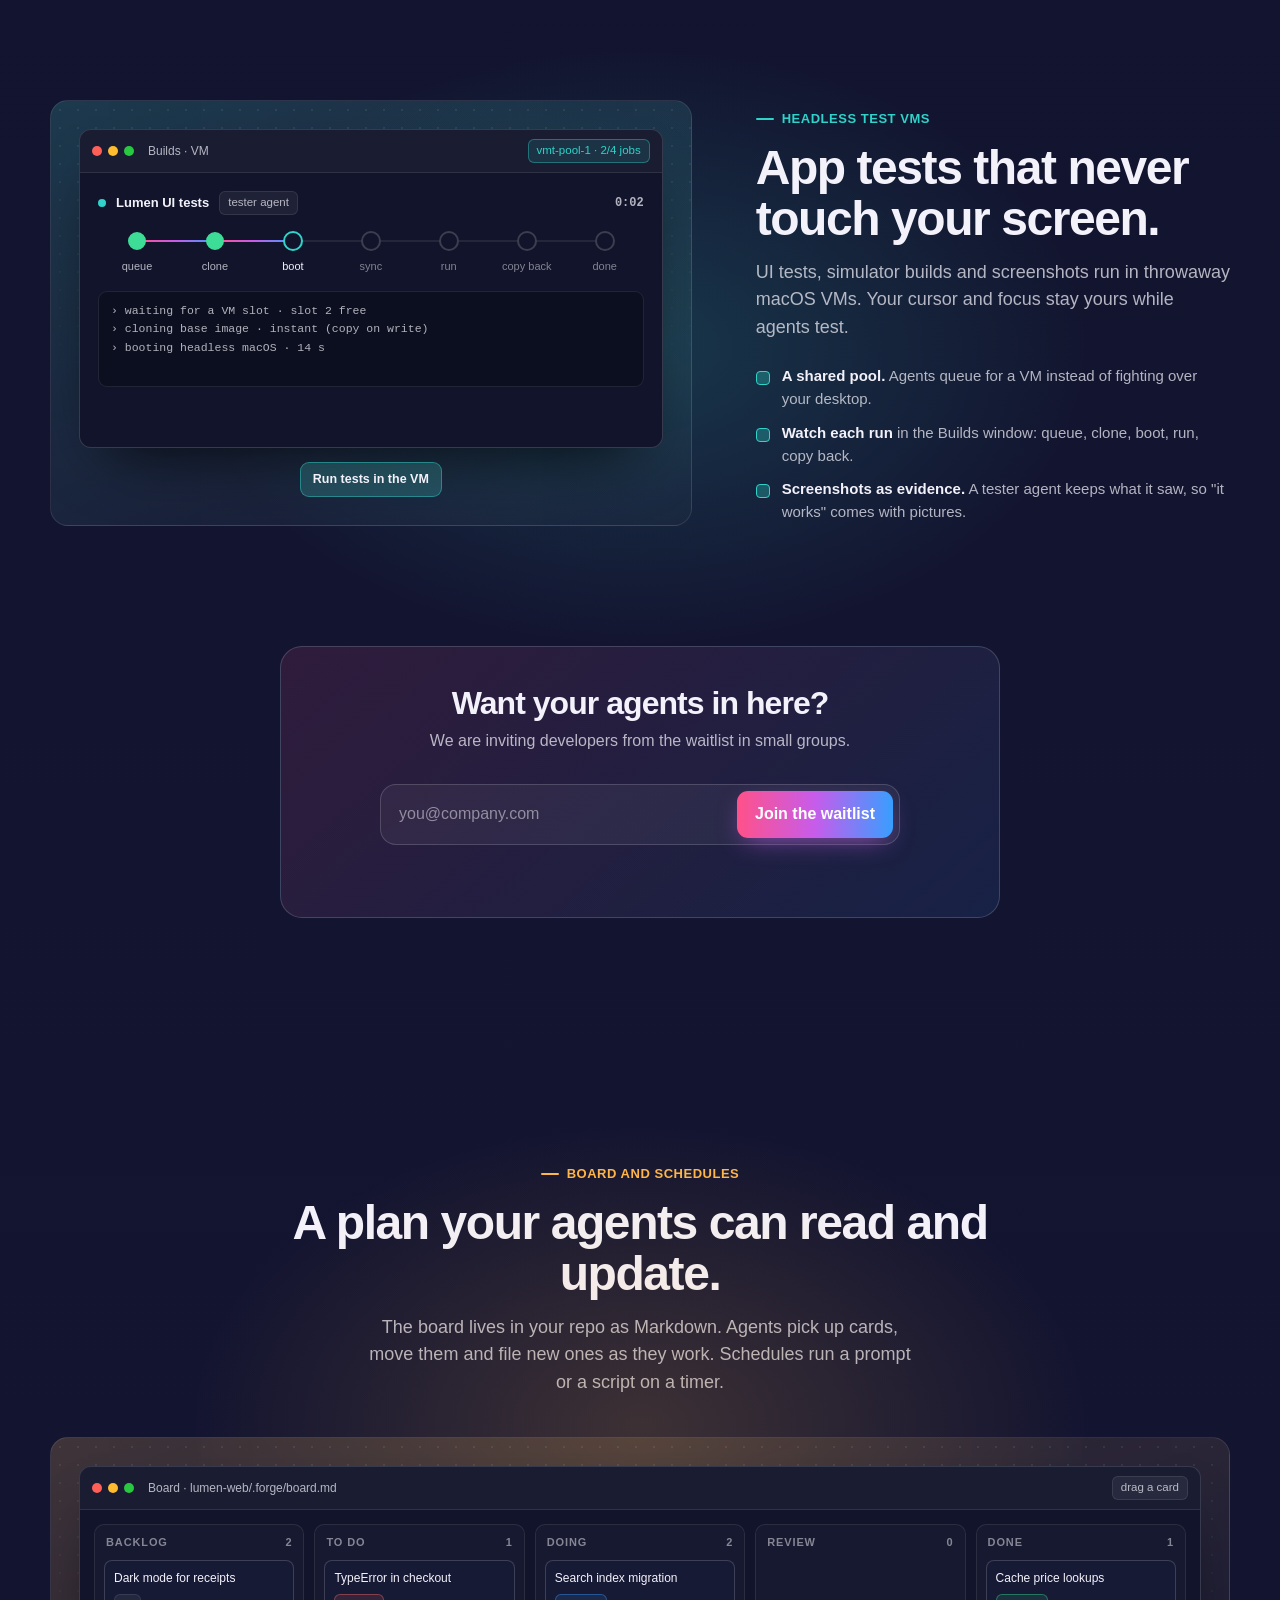
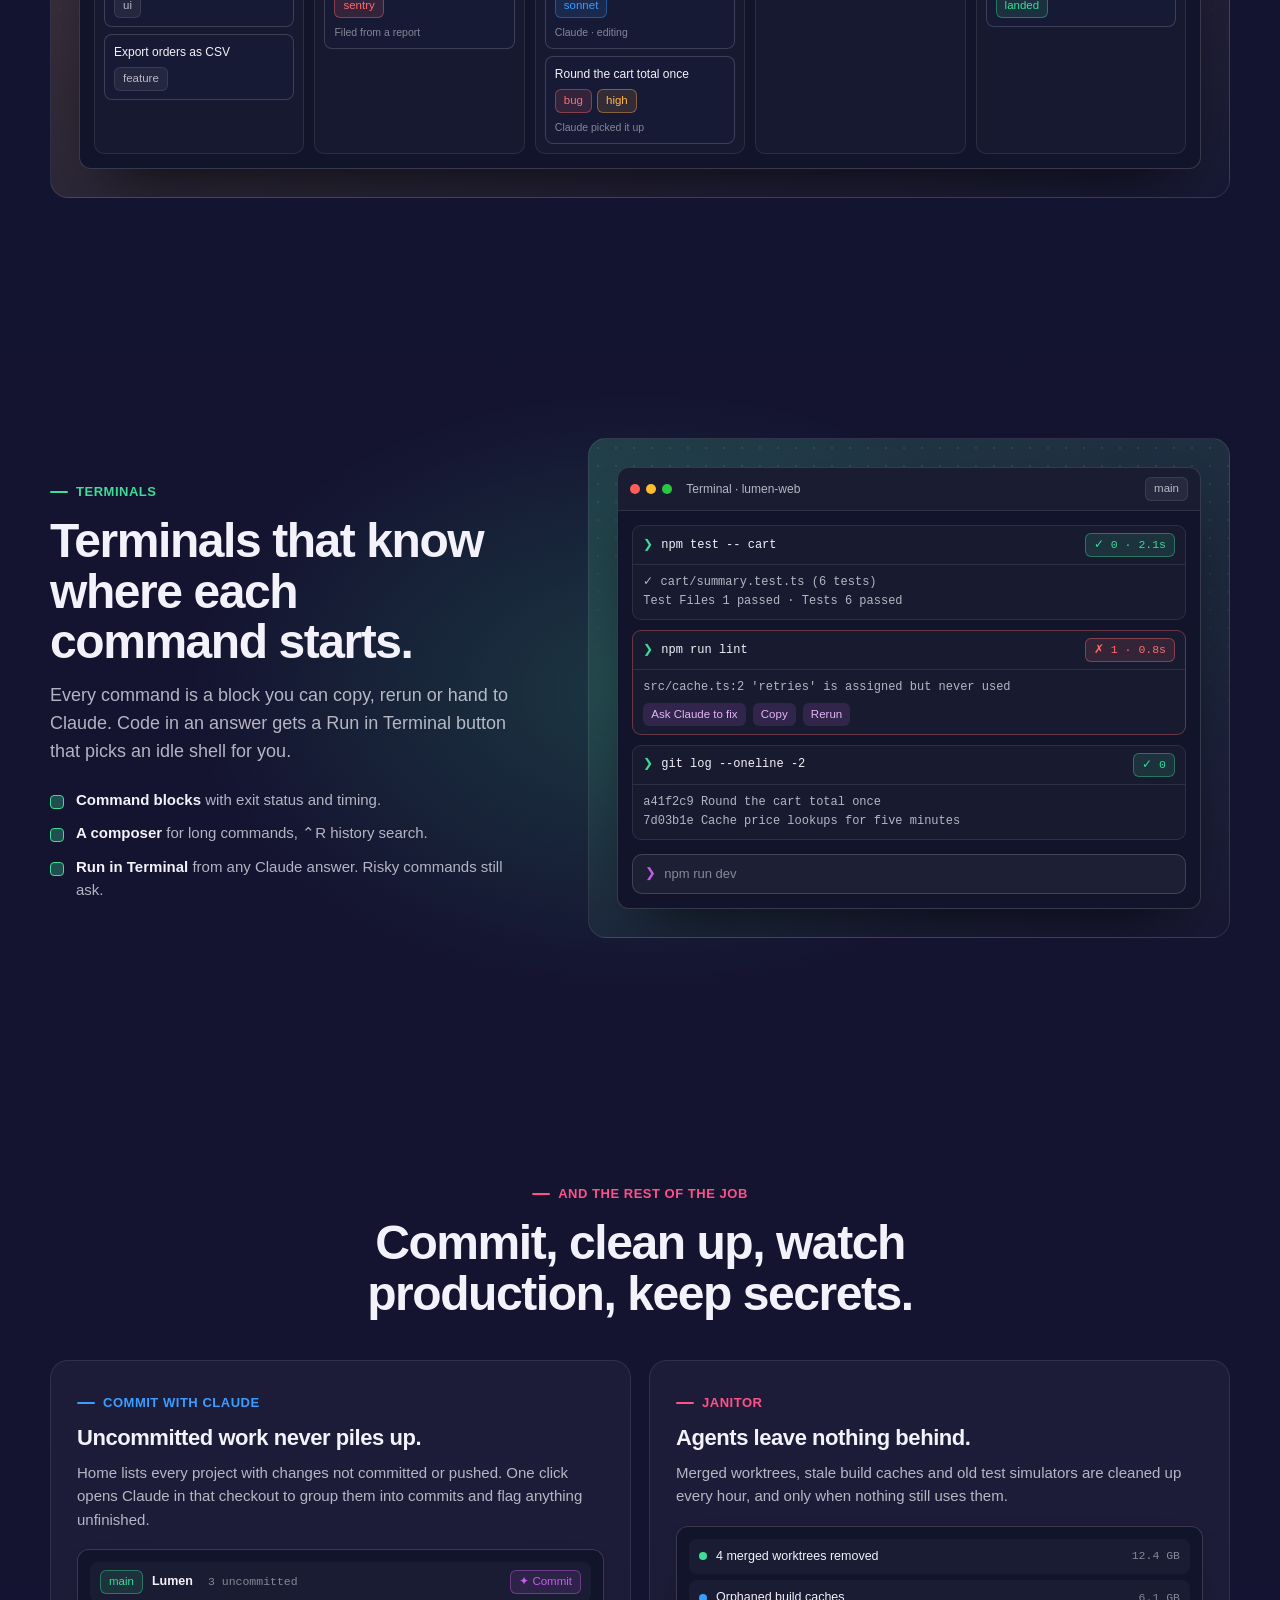
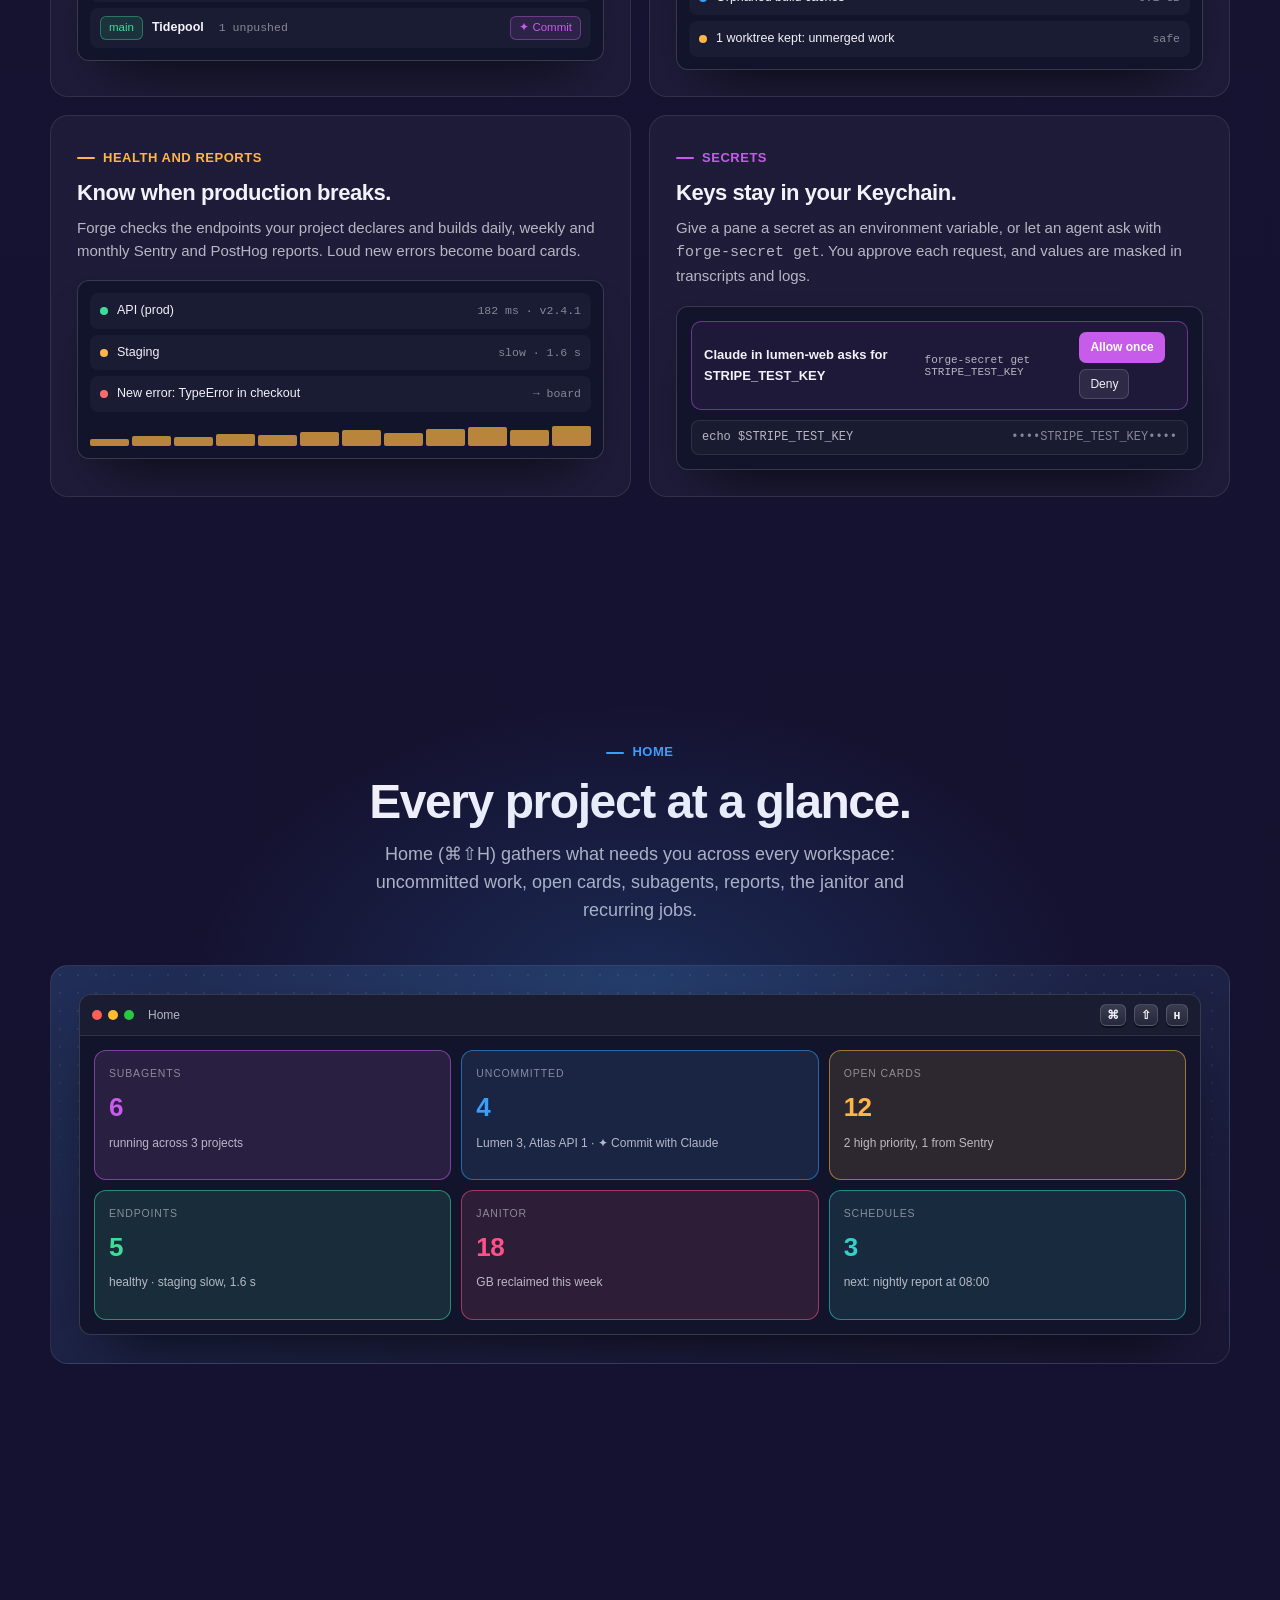
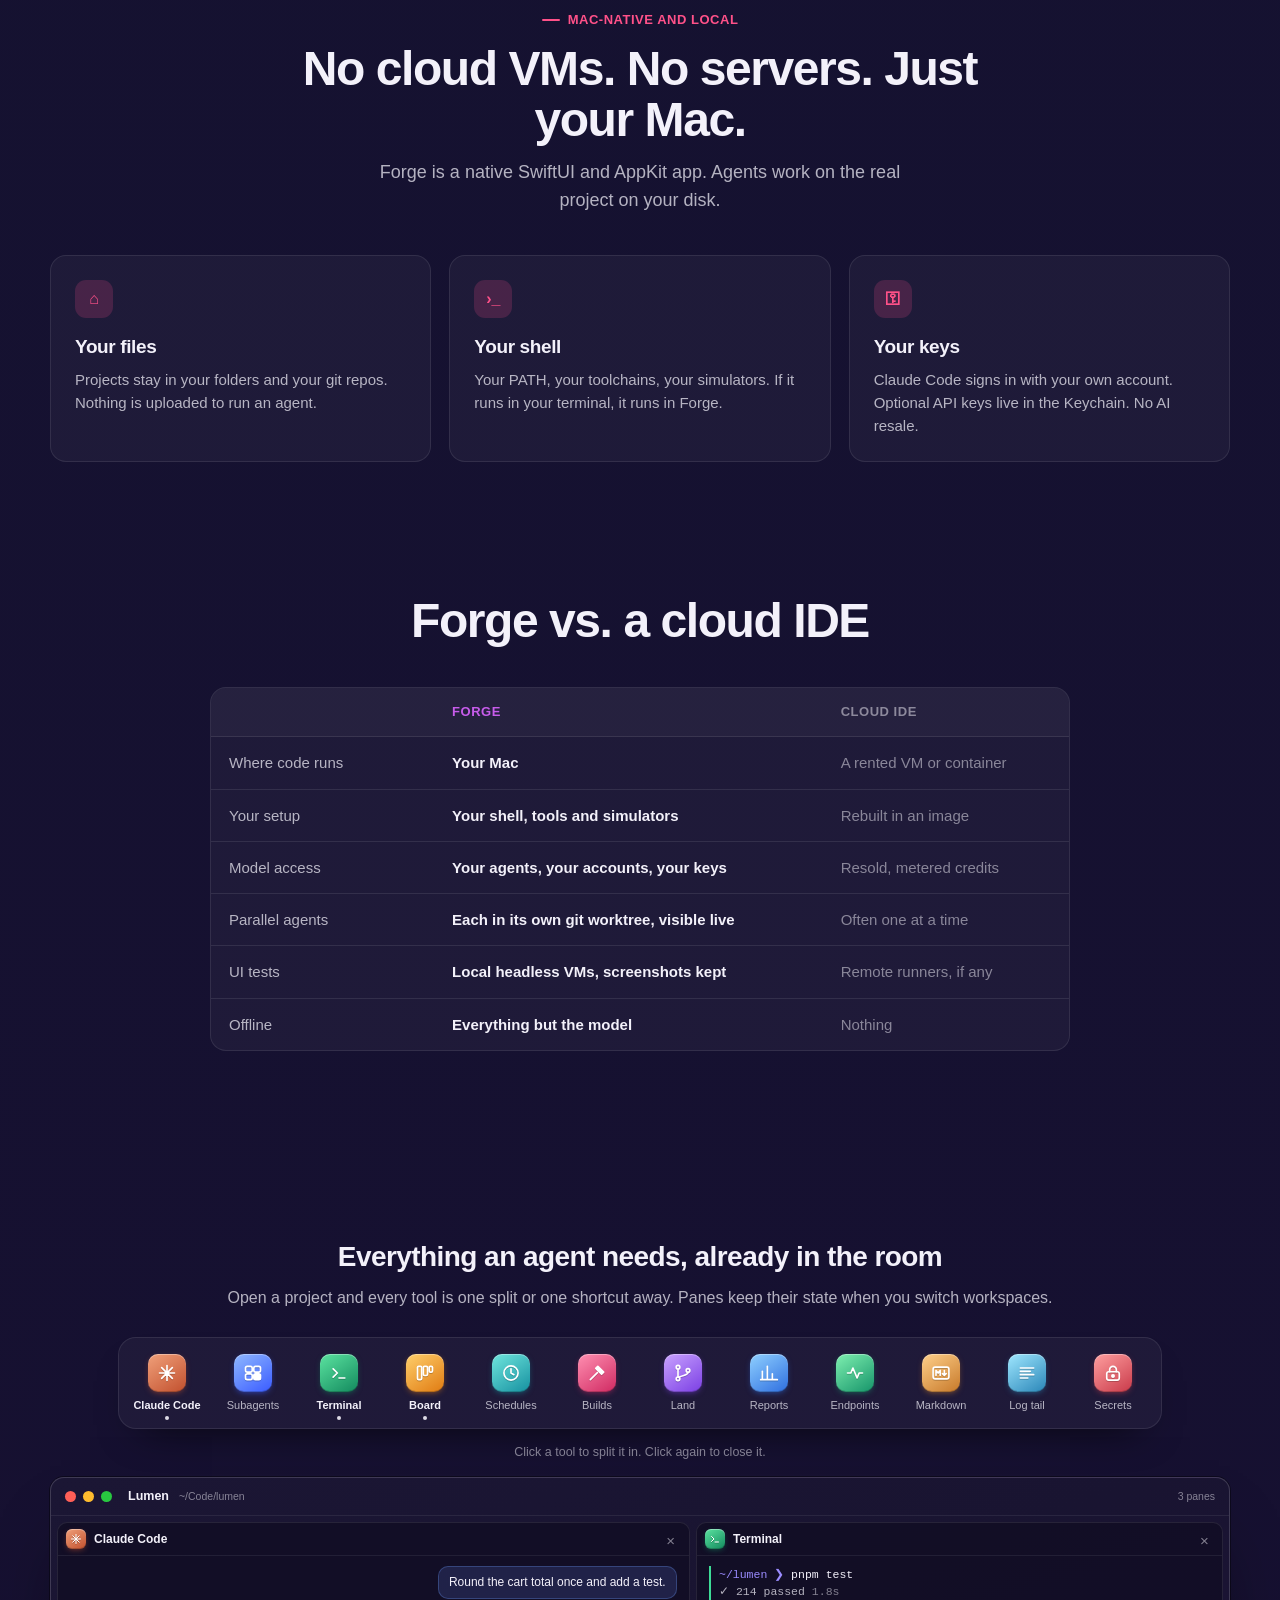
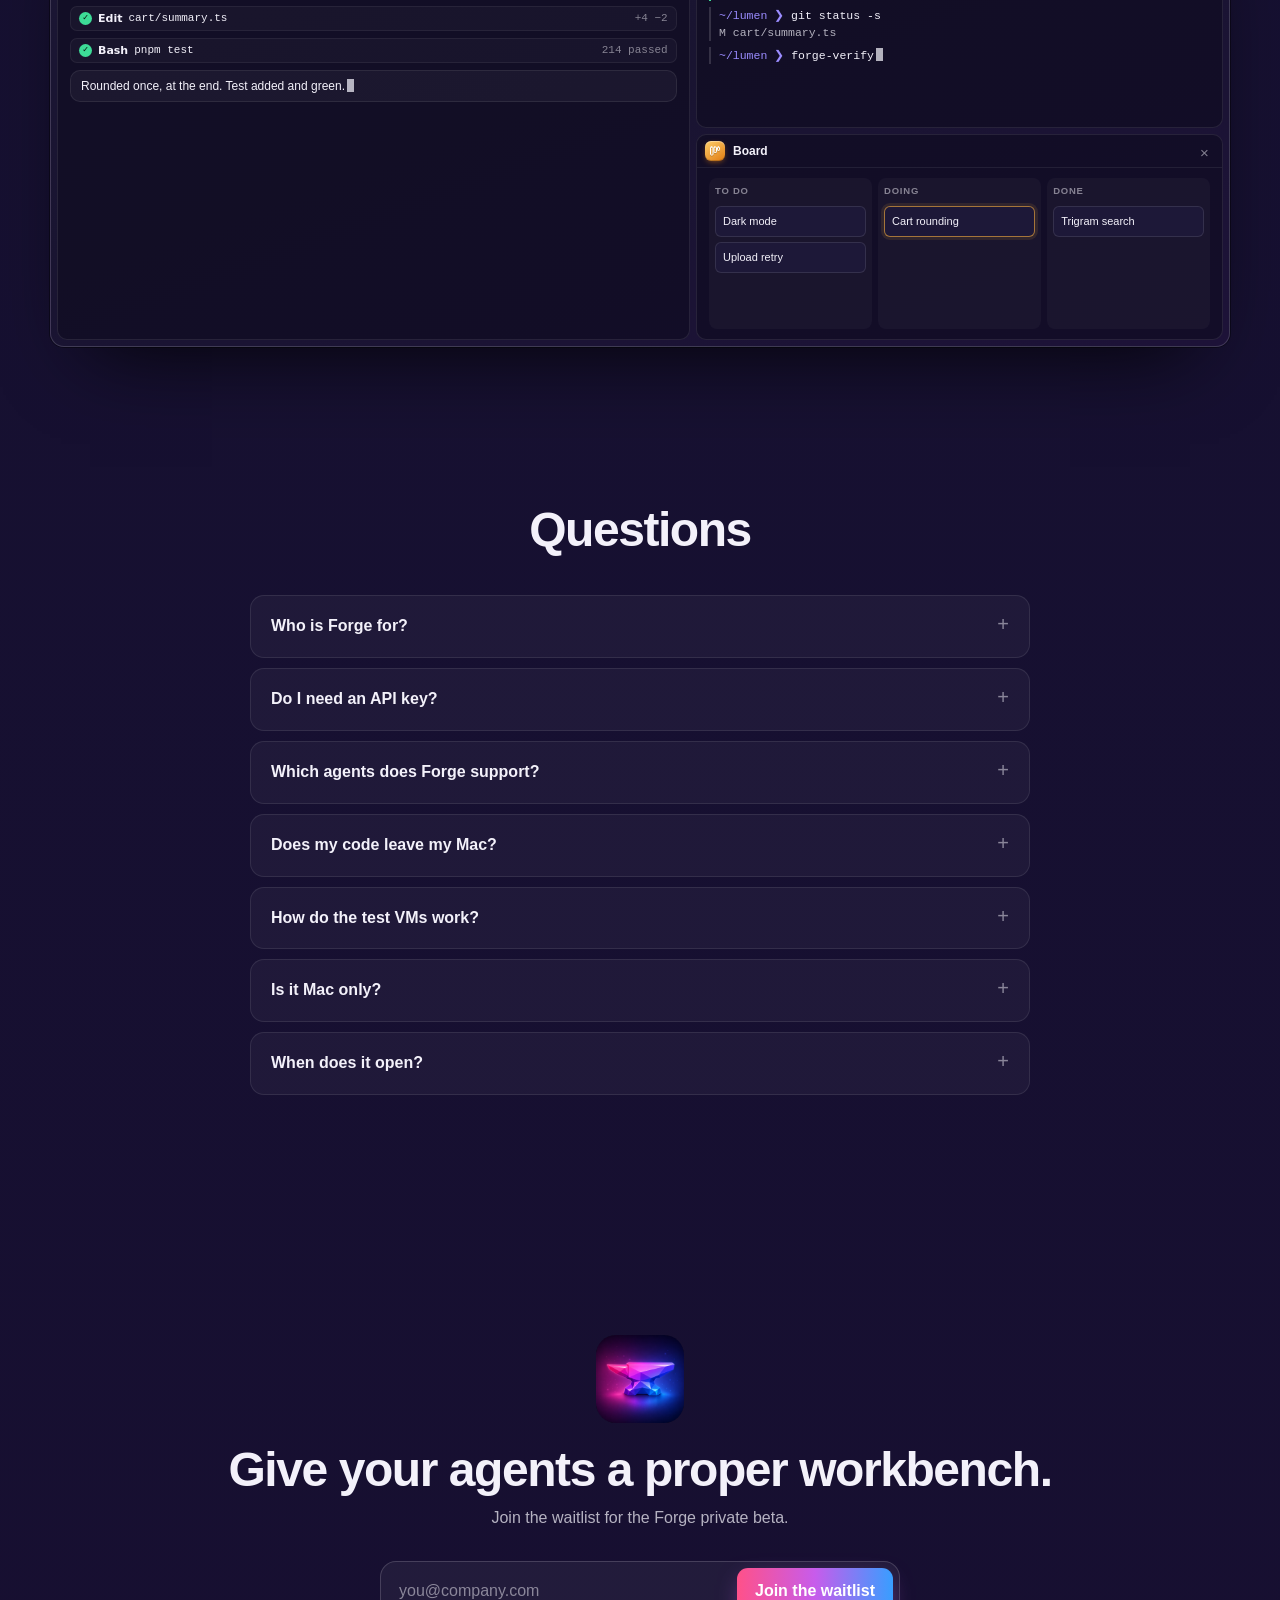
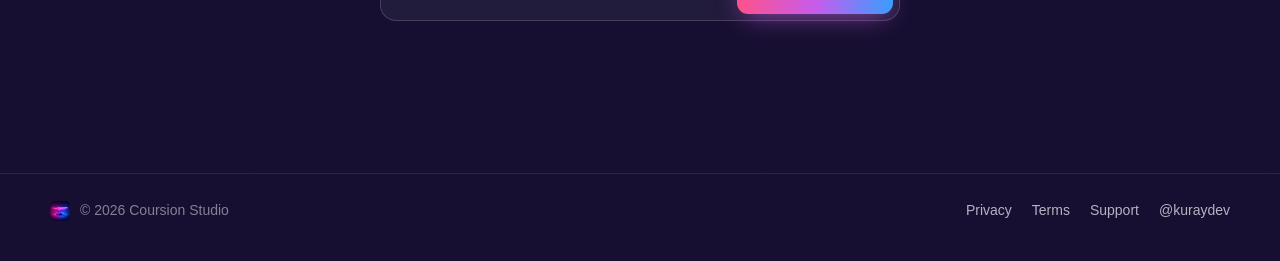
==== commit 44f2e12f: "Mobile layout pass: no sideways scroll, full-width demos, 44px targets - Clip the 900px section glow" ====
--- a/index.html
+++ b/index.html
@@ -9,7 +9,7 @@
   <link rel="icon" type="image/png" href="icon.png" />
   <link rel="apple-touch-icon" href="icon.png" />
   <link rel="stylesheet" href="home.css?v=3" />
-  <link rel="stylesheet" href="stages.css?v=16" />
+  <link rel="stylesheet" href="stages.css?v=17" />
   <meta name="theme-color" content="#0E1224" />
   <meta property="og:type" content="website" />
   <meta property="og:site_name" content="Forge" />
@@ -558,7 +558,7 @@
     })();
   </script>
   <script src="mascot.js?v=3" defer></script>
-  <script src="stages.js?v=7" defer></script>
+  <script src="stages.js?v=8" defer></script>
   <script src="panes.js?v=2" defer></script>
   <script src="harness.js?v=1" defer></script>
   <script src="land.js?v=2" defer></script>
--- a/stages.css
+++ b/stages.css
@@ -515,3 +515,113 @@
 .ag-tile.k { background: linear-gradient(145deg, #C9A2FF, #6B3FE4); }
 .ag-card img { outline: 1px solid rgba(255,255,255,0.14); outline-offset: -1px; }
 .ag-tile svg { width: 27px; height: 27px; }
+
+.sec, .ag, .inside { overflow-x: clip; }
+.kb { scroll-snap-type: x proximity; overscroll-behavior-x: contain; scrollbar-width: none; }
+.kb::-webkit-scrollbar { display: none; }
+.kb-col { scroll-snap-align: start; scroll-margin-left: 14px; }
+
+@media (max-width: 900px) {
+  .split > *, .split figure.stage { min-width: 0; }
+  .split figure.stage { margin: 0; }
+}
+
+@media (max-width: 640px) {
+  .top { padding-top: 8px; padding-bottom: 8px; }
+  .top-links .top-cta { display: inline-flex; align-items: center; min-height: 44px; padding: 0 16px; }
+  .hero { padding-top: 40px; }
+  .hero h1 { margin: 18px 0 16px; text-wrap: balance; }
+  .hero h1 .grad { display: inline-block; text-wrap: balance; }
+  .hero .sub { font-size: 17px; text-wrap: pretty; }
+  .join { margin-top: 26px; }
+  .waitlist { padding: 6px; gap: 6px; }
+  .waitlist input[type="email"] { font-size: 16px; min-height: 48px; padding: 12px 14px; }
+  .btn { min-height: 48px; }
+  .note { margin-top: 2px; text-wrap: pretty; }
+  .hero-shot { width: calc(100% - 24px); margin-top: 36px; }
+
+  .sec { padding: 56px 0; }
+  .sec h2 { font-size: clamp(28px, 8vw, 34px); text-wrap: balance; }
+  .ship h2 { font-size: clamp(34px, 10vw, 40px); }
+  .lede { font-size: 17px; text-wrap: pretty; }
+  .center-head { margin-bottom: 28px; }
+  .points li { font-size: 15px; }
+  .split { gap: 32px; }
+  .stage { border-radius: 16px; padding: 10px; }
+
+  .try { flex-wrap: wrap; gap: 10px; }
+  .try > span { width: 100%; text-align: center; order: 2; }
+  .try button { min-height: 44px; box-sizing: border-box; padding: 0 16px; font-size: 14px; }
+  .hx-try > span { order: 0; }
+  .hx-try button { width: 100%; justify-content: center; }
+
+  .ag { padding-top: 48px; }
+  .ag-card { grid-template-columns: 44px minmax(0, 1fr); column-gap: 14px; row-gap: 2px; align-items: start; padding: 14px 16px; }
+  .ag-card img, .ag-card .ag-tile { grid-row: span 2; margin-bottom: 0; }
+  .ag-card em { position: static; grid-column: 2; justify-self: start; margin-top: 6px; order: 3; }
+  .ag-note { text-wrap: pretty; }
+
+  .ld-points > div { padding: 14px 16px; }
+  .ld-bar small { display: none; }
+  .ld-term { margin: 0 10px 10px; }
+
+  .hx { height: 500px; }
+  .hx-bar { padding: 10px 12px; }
+  .hx-bar b { overflow: hidden; text-overflow: ellipsis; min-width: 0; }
+  .hx-log { padding: 10px; }
+  .hx-foot { gap: 10px; padding: 9px 12px; }
+
+  .kb { grid-template-columns: repeat(5, minmax(150px, 46%)); }
+  .mbar .chip { flex: none; }
+
+  .mid-join { padding: 32px 18px; border-radius: 18px; }
+  .mid-join p { text-wrap: pretty; }
+
+  .bento { gap: 14px; }
+  .tile { padding: 20px; border-radius: 16px; gap: 16px; }
+  .ep { flex-wrap: wrap; row-gap: 4px; }
+  .ep .m { white-space: nowrap; }
+  .ep > .chip:last-child, .ep > .m:last-child { margin-left: auto; }
+  .tile h3 { text-wrap: balance; }
+  .ep b + .m { margin-left: 0; }
+  .tile .perm { display: grid; grid-template-columns: minmax(0, 1fr); align-items: start; }
+  .tile .perm code { overflow-wrap: anywhere; }
+  .tile .pbtn { padding: 8px 14px; font-size: 13px; }
+  .tile .tool { flex-wrap: wrap; overflow-wrap: anywhere; }
+  .tile .tool .ok { margin-left: 0; }
+
+  .local { gap: 12px; }
+  .local div { padding: 20px; }
+
+  .compare td:first-child { width: 30%; }
+
+  .inside { padding-top: 56px; }
+  .inside h2 { text-wrap: balance; }
+  .pp-win { height: 480px; }
+
+  .faq-list details { padding: 0 16px; }
+  .faq-list summary { padding: 16px 0; min-height: 44px; align-items: center; }
+
+  .cta-end h2 { text-wrap: balance; }
+  .end-icon { width: 72px; height: 72px; }
+
+  .foot { padding-bottom: calc(32px + env(safe-area-inset-bottom)); }
+  .foot-row { flex-direction: column; align-items: flex-start; gap: 10px; }
+  .foot-r { gap: 4px 22px; }
+  .foot-r a { display: inline-flex; align-items: center; min-height: 44px; }
+}
+
+@media (max-width: 380px) {
+  .hero h1 { font-size: 34px; }
+  .wrap { width: calc(100% - 32px); }
+  .hero-copy { width: calc(100% - 32px); }
+  .tile { padding: 18px; }
+}
+
+@media (hover: none) {
+  .ag-card:hover, .kb-card:hover, .hm-tile:hover, .pp-tool:hover, .ld-go:hover { transform: none; }
+}
+
+@media (max-width: 640px) and (prefers-reduced-motion: no-preference) {
+  .mesh i { animation-duration: 40s; }
+}
